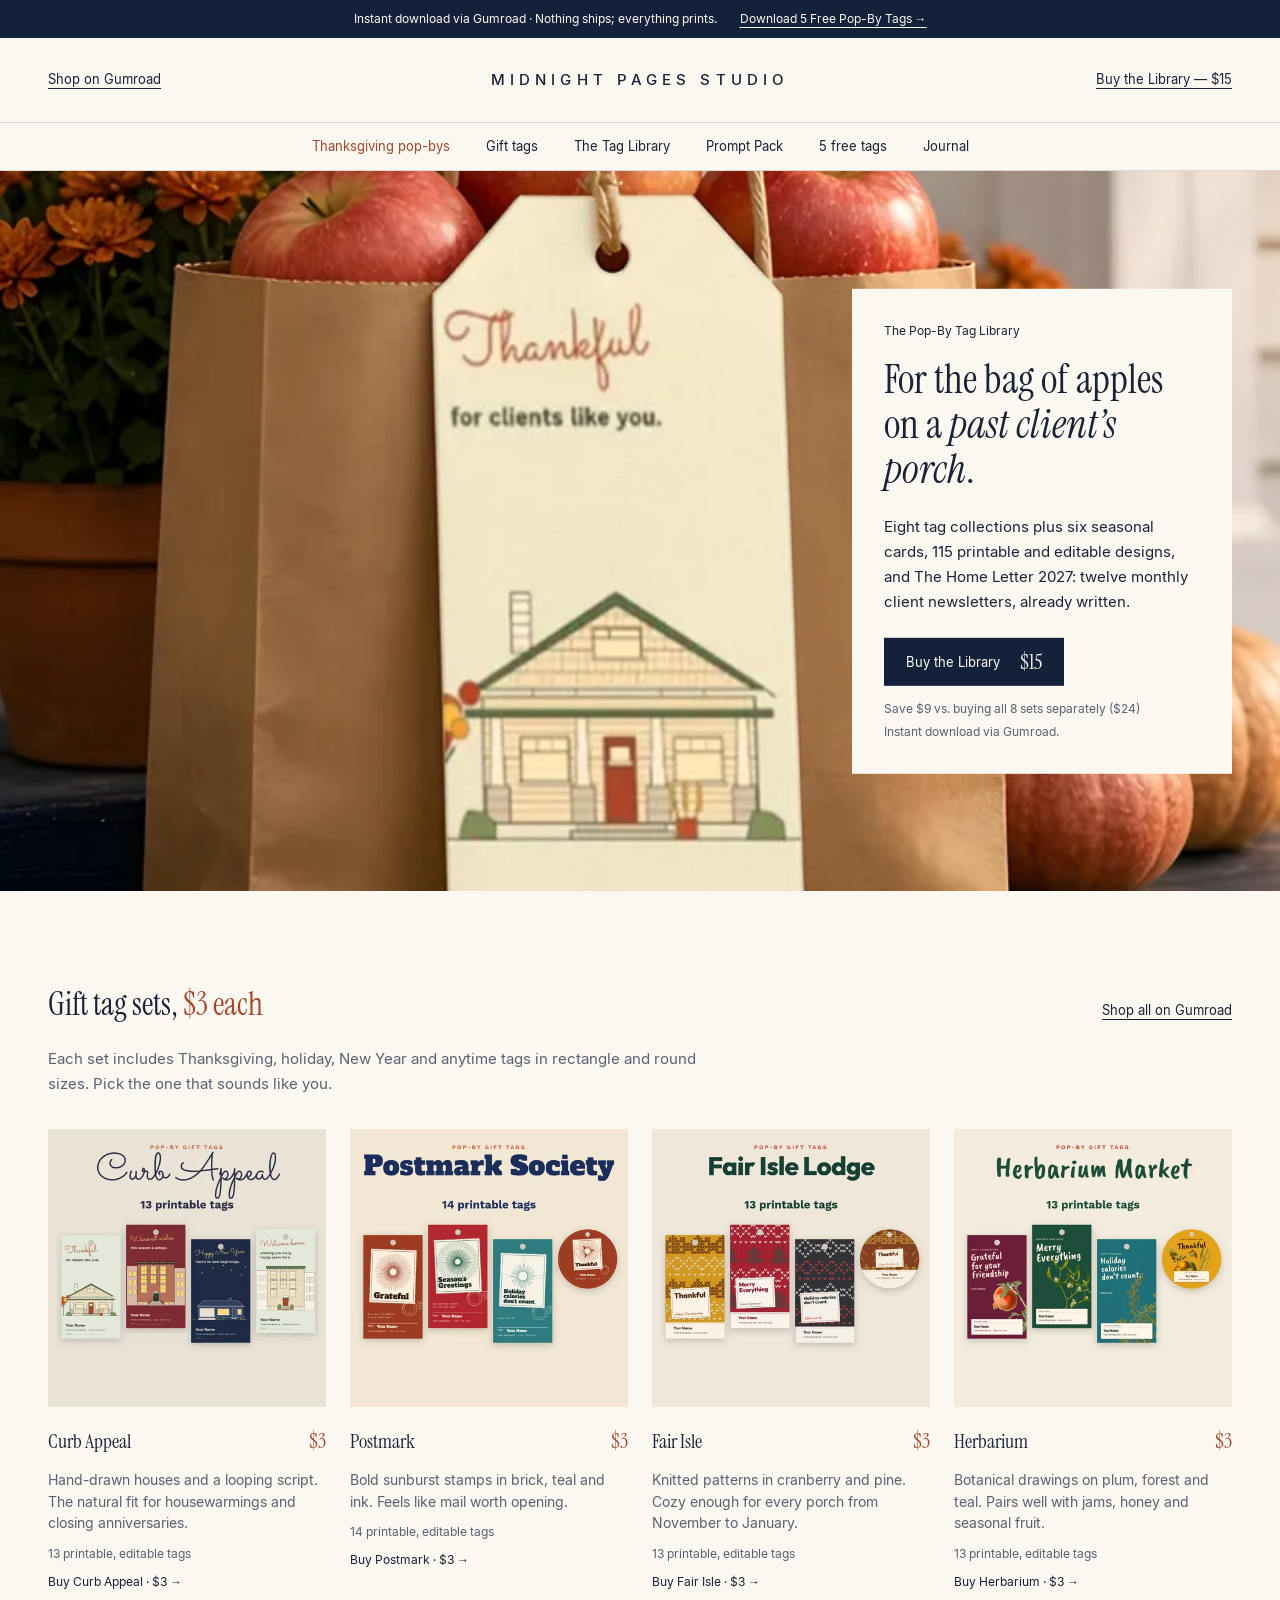
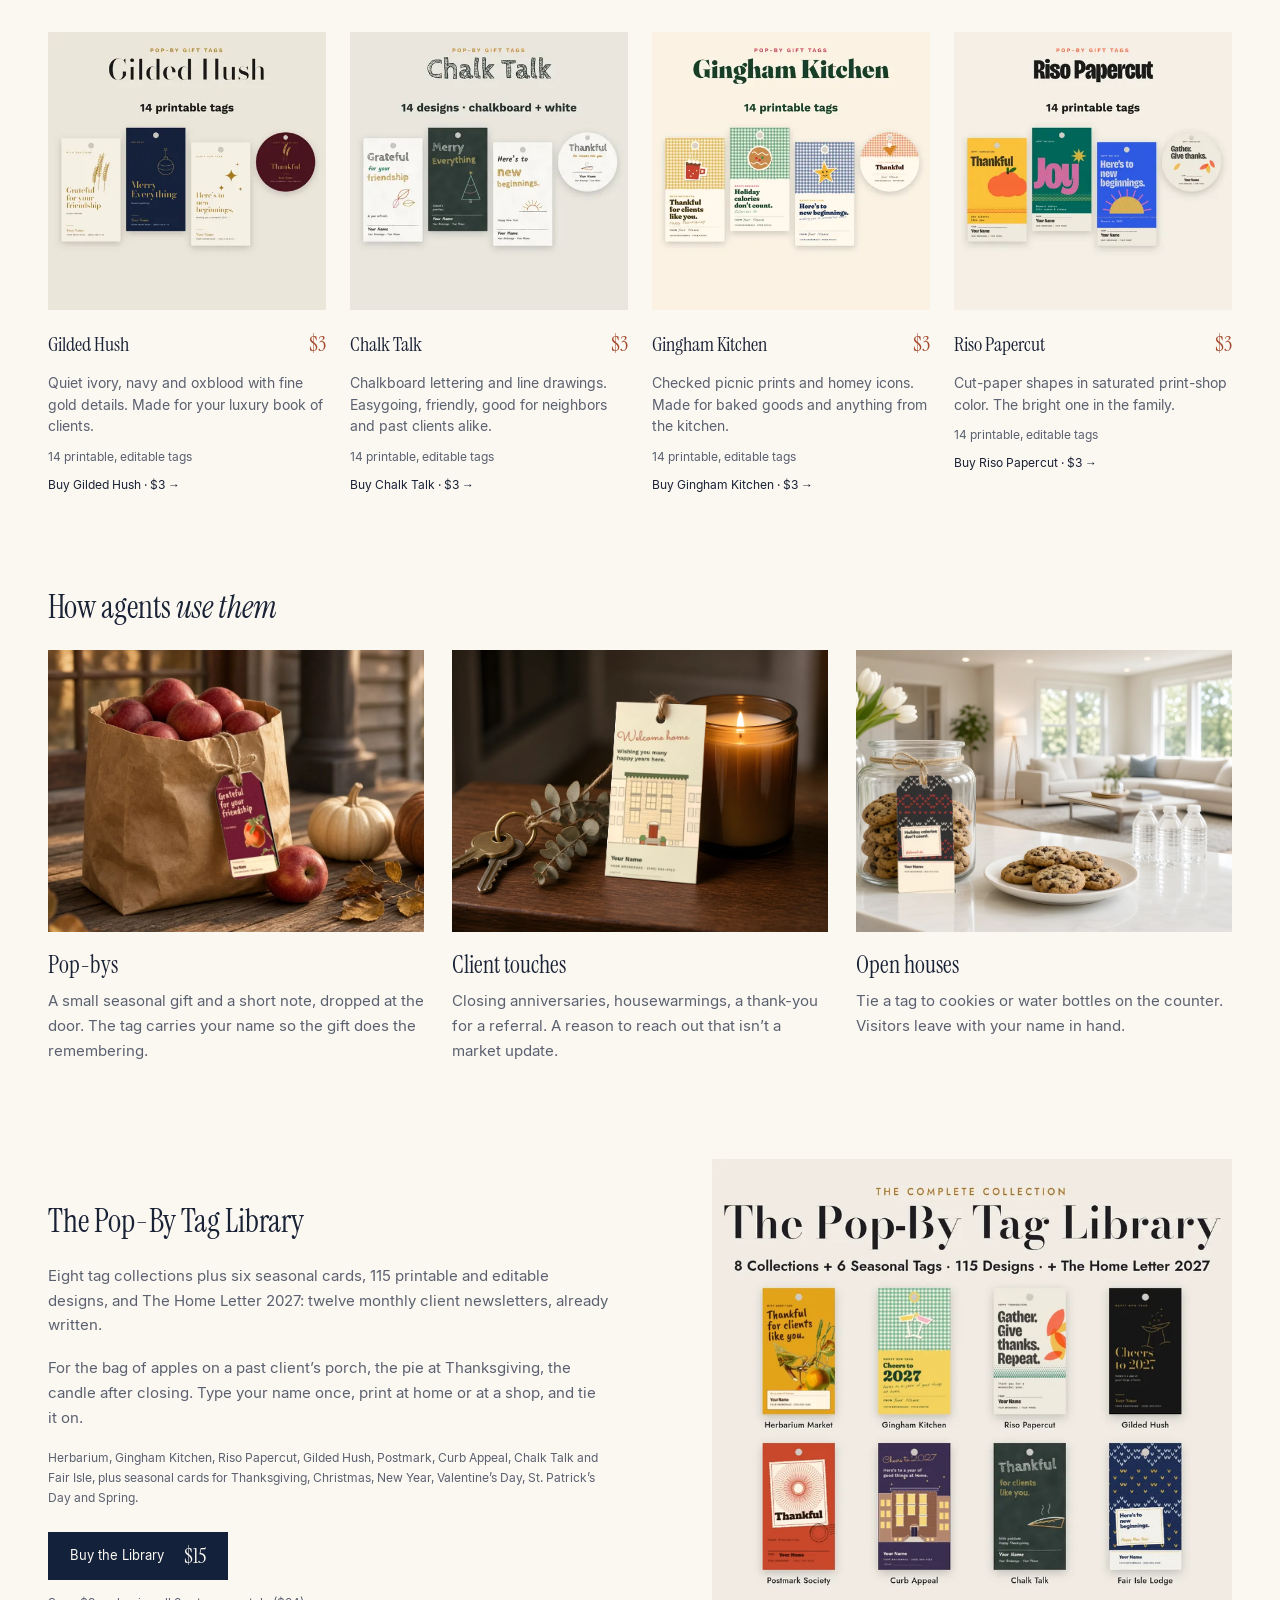
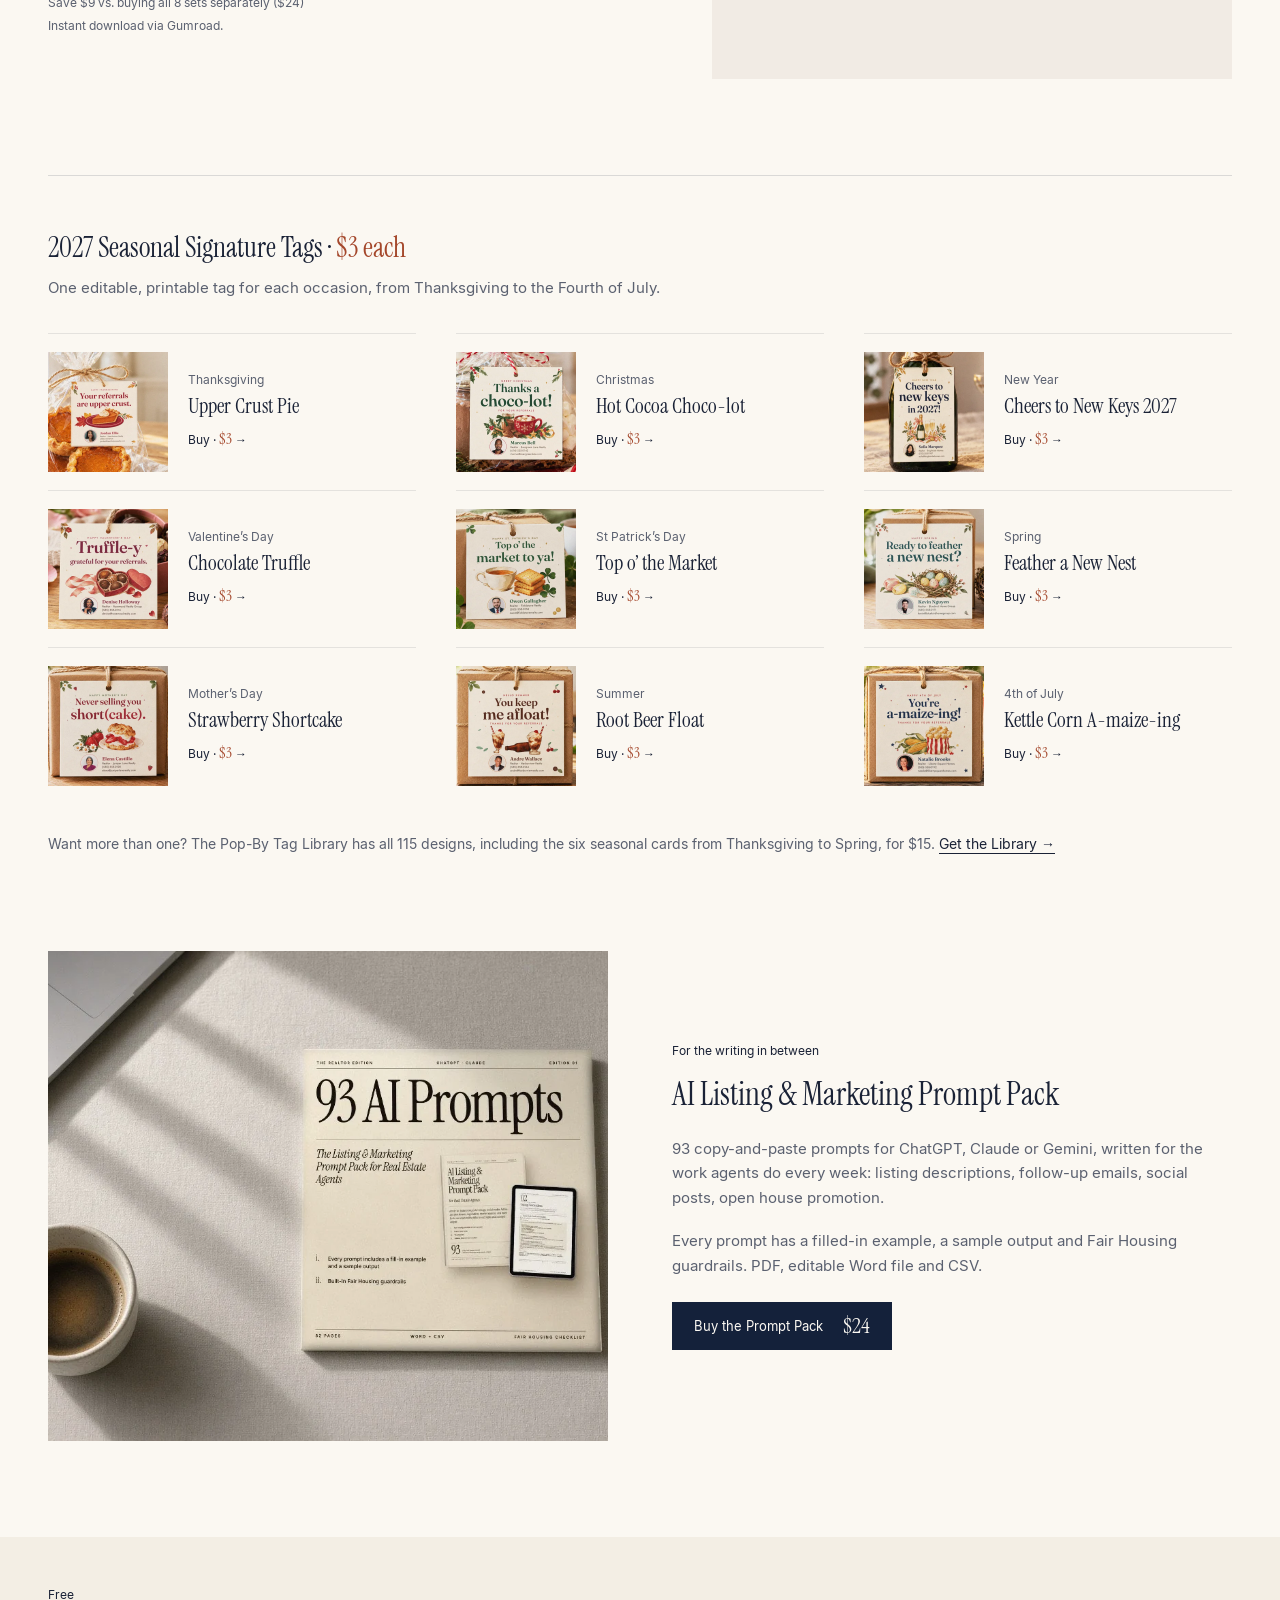
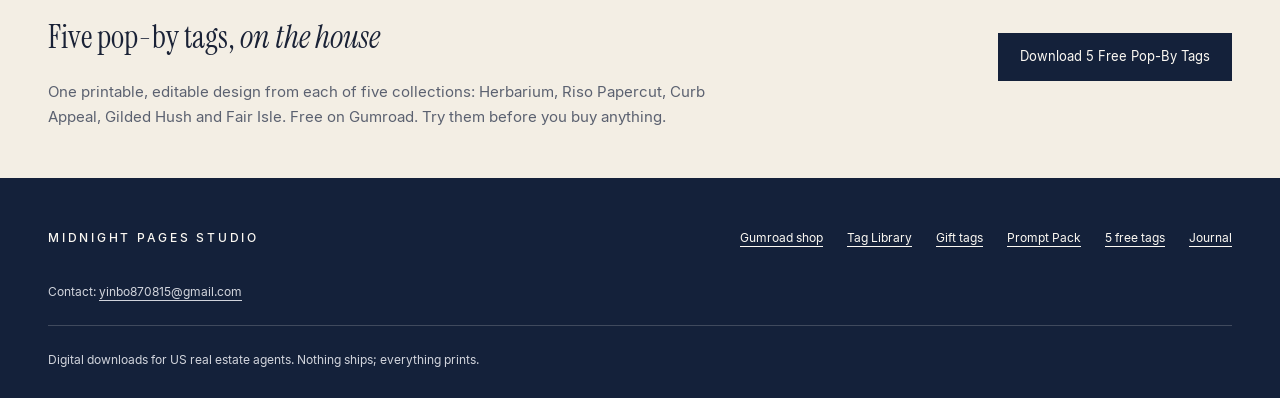
==== index.html @ bb7ba2eb "utm 透传抽成共用的 utm.js（主页与博客列表、3 篇文章共用）：加载时处理现有链接，MutationObserver 处理后加/改 href 的链接，click/auxclick/contex" ====
<!DOCTYPE html>
<html lang="en">
<head>
<meta charset="utf-8"/>
<!-- Google tag (gtag.js) -->
<script async src="https://www.googletagmanager.com/gtag/js?id=AW-18521268865"></script>
<script>
  window.dataLayer = window.dataLayer || [];
  function gtag(){dataLayer.push(arguments);}
  gtag('js', new Date());

  gtag('config', 'AW-18521268865');
</script>
<script src="gads.js"></script>
<meta name="google-site-verification" content="4meW_Nu3yF9PD4WnqsLRIQoH3UAK8vVfR-amlGWvHfs" />
<meta content="width=device-width, initial-scale=1" name="viewport"/>
<title>Midnight Pages Studio · Pop-by gift tags and printables for real estate agents</title>
<meta content="Printable, editable pop-by gift tags, client newsletters and AI prompts for US real estate agents. Designed to look like something worth keeping." name="description"/>
<meta content="#14213a" name="theme-color"/>
<link href="favicon.svg" rel="icon" type="image/svg+xml"/>
<link href="favicon-32.png" rel="icon" sizes="32x32" type="image/png"/>
<link href="apple-touch-icon.png" rel="apple-touch-icon"/>
<meta content="website" property="og:type"/>
<meta content="Midnight Pages Studio" property="og:site_name"/>
<meta content="Midnight Pages Studio · The Pop-By Tag Library" property="og:title"/>
<meta content="115 printable pop-by gift tag designs, including six seasonal cards from Thanksgiving to Spring, plus 12 client newsletters for real estate agents." property="og:description"/>
<meta content="https://38763358.github.io/midnight-pages-studio/img/og.jpg?v=115" property="og:image"/>
<meta content="1200" property="og:image:width"/><meta content="675" property="og:image:height"/>
<meta content="https://38763358.github.io/midnight-pages-studio/" property="og:url"/>
<meta content="summary_large_image" name="twitter:card"/>
<link as="font" crossorigin="" href="fonts/InstrumentSerif-Regular.woff" rel="preload" type="font/woff"/>
<link href="styles.css" rel="stylesheet"/>
<script defer src="utm.js"></script>
<script defer="True" src="main.js"></script></head>
<body id="top">
<a class="skip" href="#main">Skip to content</a>
<div class="promotion">Instant download via Gumroad · Nothing ships; everything prints. <a href="https://midnightpagesstudio.gumroad.com/l/free-pop-by-gift-tags">Download 5 Free Pop-By Tags →</a></div>
<header class="masthead">
<div class="wrap masthead__row"><a class="shop-link" href="https://midnightpagesstudio.gumroad.com">Shop on Gumroad</a><a class="wordmark" href="#top" aria-label="Midnight Pages Studio, home">MIDNIGHT PAGES STUDIO</a><a class="masthead__buy" href="https://midnightpagesstudio.gumroad.com/l/pop-by-tag-library"><span class="buy-long">Buy the Library — $15</span><span class="buy-short">Buy · $15</span></a></div>
<nav aria-label="Primary"><ul class="nav wrap"><li><a class="seasonal" href="#library">Thanksgiving pop-bys</a></li><li><a href="#sets">Gift tags</a></li><li><a href="#library-details">The Tag Library</a></li><li><a href="#prompts">Prompt Pack</a></li><li><a href="https://midnightpagesstudio.gumroad.com/l/free-pop-by-gift-tags">5 free tags</a></li><li><a href="blog/">Journal</a></li></ul></nav>
</header>
<main id="main">
<section class="hero" id="library" aria-labelledby="hero-title">
<picture class="hero__photo"><source media="(max-width: 600px)" srcset="assets/scenes/v4-hero-porch-mobile.webp"><img src="assets/scenes/v4-hero-porch.webp" width="1280" height="720" fetchpriority="high" alt="A bag of apples with a &quot;Thankful for clients like you&quot; house illustration gift tag and house keys on a front porch beside a navy door"></picture>
<div class="hero__panel"><p class="intro">The Pop-By Tag Library</p><h1 id="hero-title">For the bag of apples on a <em>past client&rsquo;s porch</em>.</h1><p>Eight tag collections plus six seasonal cards, 115 printable and editable designs, and The Home Letter 2027: twelve monthly client newsletters, already written.</p><a class="btn" href="https://midnightpagesstudio.gumroad.com/l/pop-by-tag-library">Buy the Library <span>$15</span></a><p class="buy-save">Save $9 vs. buying all 8 sets separately ($24)</p><p class="buy-note">Instant download via Gumroad.</p></div>
</section>
<section class="section wrap" id="sets" aria-labelledby="sets-title"><header class="section-head"><div><h2 id="sets-title">Gift tag sets, <span class="price">$3 each</span></h2><p class="section-note">Each set includes Thanksgiving, holiday, New Year and anytime tags in rectangle and round sizes. Pick the one that sounds like you.</p></div><a class="shop-all" href="https://midnightpagesstudio.gumroad.com">Shop all on Gumroad</a></header><ul class="products"><li><a class="product" href="https://midnightpagesstudio.gumroad.com/l/curb-appeal-pop-by-gift-tags"><img src="img/curb-appeal-480.webp" srcset="img/curb-appeal-480.webp 480w, img/curb-appeal-800.webp 800w" sizes="(max-width: 600px) 44vw, (max-width: 900px) 45vw, 23vw" width="800" height="800" loading="lazy" decoding="async" alt="Curb Appeal gift tag set: printable designs arranged on paper"><div class="product__heading"><h3>Curb Appeal</h3><span class="price">$3</span></div><p class="product__desc">Hand-drawn houses and a looping script. The natural fit for housewarmings and closing anniversaries.</p><p class="product__count">13 printable, editable tags</p><span class="product__buy">Buy Curb Appeal · $3 <span aria-hidden="true">→</span></span></a></li><li><a class="product" href="https://midnightpagesstudio.gumroad.com/l/postmark-society-pop-by-gift-tags"><img src="img/postmark-480.webp" srcset="img/postmark-480.webp 480w, img/postmark-800.webp 800w" sizes="(max-width: 600px) 44vw, (max-width: 900px) 45vw, 23vw" width="800" height="800" loading="lazy" decoding="async" alt="Postmark gift tag set: printable designs arranged on paper"><div class="product__heading"><h3>Postmark</h3><span class="price">$3</span></div><p class="product__desc">Bold sunburst stamps in brick, teal and ink. Feels like mail worth opening.</p><p class="product__count">14 printable, editable tags</p><span class="product__buy">Buy Postmark · $3 <span aria-hidden="true">→</span></span></a></li><li><a class="product" href="https://midnightpagesstudio.gumroad.com/l/fair-isle-lodge-pop-by-gift-tags"><img src="img/fair-isle-480.webp" srcset="img/fair-isle-480.webp 480w, img/fair-isle-800.webp 800w" sizes="(max-width: 600px) 44vw, (max-width: 900px) 45vw, 23vw" width="800" height="800" loading="lazy" decoding="async" alt="Fair Isle gift tag set: printable designs arranged on paper"><div class="product__heading"><h3>Fair Isle</h3><span class="price">$3</span></div><p class="product__desc">Knitted patterns in cranberry and pine. Cozy enough for every porch from November to January.</p><p class="product__count">13 printable, editable tags</p><span class="product__buy">Buy Fair Isle · $3 <span aria-hidden="true">→</span></span></a></li><li><a class="product" href="https://midnightpagesstudio.gumroad.com/l/herbarium-market-pop-by-gift-tags"><img src="img/herbarium-480.webp" srcset="img/herbarium-480.webp 480w, img/herbarium-800.webp 800w" sizes="(max-width: 600px) 44vw, (max-width: 900px) 45vw, 23vw" width="800" height="800" loading="lazy" decoding="async" alt="Herbarium gift tag set: printable designs arranged on paper"><div class="product__heading"><h3>Herbarium</h3><span class="price">$3</span></div><p class="product__desc">Botanical drawings on plum, forest and teal. Pairs well with jams, honey and seasonal fruit.</p><p class="product__count">13 printable, editable tags</p><span class="product__buy">Buy Herbarium · $3 <span aria-hidden="true">→</span></span></a></li><li><a class="product" href="https://midnightpagesstudio.gumroad.com/l/gilded-hush-pop-by-gift-tags"><img src="img/gilded-hush-480.webp" srcset="img/gilded-hush-480.webp 480w, img/gilded-hush-800.webp 800w" sizes="(max-width: 600px) 44vw, (max-width: 900px) 45vw, 23vw" width="800" height="800" loading="lazy" decoding="async" alt="Gilded Hush gift tag set: printable designs arranged on paper"><div class="product__heading"><h3>Gilded Hush</h3><span class="price">$3</span></div><p class="product__desc">Quiet ivory, navy and oxblood with fine gold details. Made for your luxury book of clients.</p><p class="product__count">14 printable, editable tags</p><span class="product__buy">Buy Gilded Hush · $3 <span aria-hidden="true">→</span></span></a></li><li><a class="product" href="https://midnightpagesstudio.gumroad.com/l/chalk-talk-pop-by-gift-tags"><img src="img/chalk-talk-480.webp" srcset="img/chalk-talk-480.webp 480w, img/chalk-talk-800.webp 800w" sizes="(max-width: 600px) 44vw, (max-width: 900px) 45vw, 23vw" width="800" height="800" loading="lazy" decoding="async" alt="Chalk Talk gift tag set: printable designs arranged on paper"><div class="product__heading"><h3>Chalk Talk</h3><span class="price">$3</span></div><p class="product__desc">Chalkboard lettering and line drawings. Easygoing, friendly, good for neighbors and past clients alike.</p><p class="product__count">14 printable, editable tags</p><span class="product__buy">Buy Chalk Talk · $3 <span aria-hidden="true">→</span></span></a></li><li><a class="product" href="https://midnightpagesstudio.gumroad.com/l/gingham-kitchen-pop-by-gift-tags"><img src="img/gingham-kitchen-480.webp" srcset="img/gingham-kitchen-480.webp 480w, img/gingham-kitchen-800.webp 800w" sizes="(max-width: 600px) 44vw, (max-width: 900px) 45vw, 23vw" width="800" height="800" loading="lazy" decoding="async" alt="Gingham Kitchen gift tag set: printable designs arranged on paper"><div class="product__heading"><h3>Gingham Kitchen</h3><span class="price">$3</span></div><p class="product__desc">Checked picnic prints and homey icons. Made for baked goods and anything from the kitchen.</p><p class="product__count">14 printable, editable tags</p><span class="product__buy">Buy Gingham Kitchen · $3 <span aria-hidden="true">→</span></span></a></li><li><a class="product" href="https://midnightpagesstudio.gumroad.com/l/riso-papercut-pop-by-gift-tags"><img src="img/riso-papercut-480.webp" srcset="img/riso-papercut-480.webp 480w, img/riso-papercut-800.webp 800w" sizes="(max-width: 600px) 44vw, (max-width: 900px) 45vw, 23vw" width="800" height="800" loading="lazy" decoding="async" alt="Riso Papercut gift tag set: printable designs arranged on paper"><div class="product__heading"><h3>Riso Papercut</h3><span class="price">$3</span></div><p class="product__desc">Cut-paper shapes in saturated print-shop color. The bright one in the family.</p><p class="product__count">14 printable, editable tags</p><span class="product__buy">Buy Riso Papercut · $3 <span aria-hidden="true">→</span></span></a></li></ul></section>
<section class="section wrap how" aria-labelledby="how-title"><h2 id="how-title">How agents <em>use them</em></h2><ul class="use-grid"><li><img src="assets/scenes/use-popby-porch.webp" width="1280" height="960" loading="lazy" decoding="async" alt="A bag of apples on an autumn porch with a plum Herbarium gift tag tied to the handle"><h3>Pop-bys</h3><p>A small seasonal gift and a short note, dropped at the door. The tag carries your name so the gift does the remembering.</p></li><li><img src="assets/scenes/v4-use-keys.webp" width="1280" height="960" loading="lazy" decoding="async" alt="House keys and a candle with a &quot;Welcome home&quot; gift tag"><h3>Client touches</h3><p>Closing anniversaries, housewarmings, a thank-you for a referral. A reason to reach out that isn’t a market update.</p></li><li><img src="assets/scenes/v4-use-openhouse.webp" width="1280" height="960" loading="lazy" decoding="async" alt="A cookie jar with a gift tag on a model home kitchen island"><h3>Open houses</h3><p>Tie a tag to cookies or water bottles on the counter. Visitors leave with your name in hand.</p></li></ul></section>
<section class="section wrap library-details" id="library-details" aria-labelledby="library-title"><div class="detail-text"><h2 id="library-title">The Pop-By Tag Library</h2><p>Eight tag collections plus six seasonal cards, 115 printable and editable designs, and The Home Letter 2027: twelve monthly client newsletters, already written.</p><p>For the bag of apples on a past client’s porch, the pie at Thanksgiving, the candle after closing. Type your name once, print at home or at a shop, and tie it on.</p><p class="collection-caption">Herbarium, Gingham Kitchen, Riso Papercut, Gilded Hush, Postmark, Curb Appeal, Chalk Talk and Fair Isle, plus seasonal cards for Thanksgiving, Christmas, New Year, Valentine’s Day, St. Patrick’s Day and Spring.</p><a class="btn" href="https://midnightpagesstudio.gumroad.com/l/pop-by-tag-library">Buy the Library <span>$15</span></a><p class="buy-save">Save $9 vs. buying all 8 sets separately ($24)</p><p class="buy-note">Instant download via Gumroad.</p></div><figure><picture><source type="image/webp" srcset="img/library-115sq-480.webp 480w, img/library-115sq-800.webp 800w" sizes="(max-width: 600px) 90vw, 520px"><img src="img/library-115sq-800.jpg" srcset="img/library-115sq-480.jpg 480w, img/library-115sq-800.jpg 800w" sizes="(max-width: 600px) 90vw, 520px" width="800" height="800" loading="lazy" decoding="async" alt="The Pop-By Tag Library: 8 collections plus 6 seasonal tags, 115 designs, plus The Home Letter 2027. One tag from each collection: Herbarium Market, Gingham Kitchen, Riso Papercut, Gilded Hush, Postmark Society, Curb Appeal, Chalk Talk and Fair Isle Lodge"></picture></figure></section>
<section class="section wrap seasonals" id="seasonal" aria-labelledby="seasonal-title"><header class="seasonals__head"><h2 id="seasonal-title">2027 Seasonal Signature Tags · <span class="price">$3 each</span></h2><p class="section-note">One editable, printable tag for each occasion, from Thanksgiving to the Fourth of July.</p></header><ul class="seasonals__list"><li><a class="season" href="https://midnightpagesstudio.gumroad.com/l/thanksgiving-pop-by-tag-upper-crust"><picture><source type="image/webp" srcset="img/seasonal/thanksgiving-480.webp 480w, img/seasonal/thanksgiving-800.webp 800w" sizes="(max-width: 600px) 64vw, 120px"><img src="img/seasonal/thanksgiving-480.jpg" srcset="img/seasonal/thanksgiving-480.jpg 480w, img/seasonal/thanksgiving-800.jpg 800w" sizes="(max-width: 600px) 64vw, 120px" width="480" height="480" loading="lazy" decoding="async" alt="Upper Crust Pie pop-by tag: “Your referrals are upper crust” Thanksgiving tag tied to a bag of pies"></picture><span class="season__text"><span class="season__occasion">Thanksgiving</span><span class="season__name">Upper Crust Pie</span><span class="season__buy">Buy · <span class="price">$3</span> <span aria-hidden="true">→</span></span></span></a></li><li><a class="season" href="https://midnightpagesstudio.gumroad.com/l/christmas-pop-by-tag-choco-lot"><picture><source type="image/webp" srcset="img/seasonal/christmas-480.webp 480w, img/seasonal/christmas-800.webp 800w" sizes="(max-width: 600px) 64vw, 120px"><img src="img/seasonal/christmas-480.jpg" srcset="img/seasonal/christmas-480.jpg 480w, img/seasonal/christmas-800.jpg 800w" sizes="(max-width: 600px) 64vw, 120px" width="480" height="480" loading="lazy" decoding="async" alt="Hot Cocoa Choco-lot pop-by tag: “Thanks a choco-lot” Christmas tag on a jar of hot cocoa mix"></picture><span class="season__text"><span class="season__occasion">Christmas</span><span class="season__name">Hot Cocoa Choco-lot</span><span class="season__buy">Buy · <span class="price">$3</span> <span aria-hidden="true">→</span></span></span></a></li><li><a class="season" href="https://midnightpagesstudio.gumroad.com/l/new-year-pop-by-tag-new-keys-2027"><picture><source type="image/webp" srcset="img/seasonal/new-year-480.webp 480w, img/seasonal/new-year-800.webp 800w" sizes="(max-width: 600px) 64vw, 120px"><img src="img/seasonal/new-year-480.jpg" srcset="img/seasonal/new-year-480.jpg 480w, img/seasonal/new-year-800.jpg 800w" sizes="(max-width: 600px) 64vw, 120px" width="480" height="480" loading="lazy" decoding="async" alt="Cheers to New Keys 2027 pop-by tag: “Cheers to new keys in 2027” bottle hang tag on a bottle of sparkling wine"></picture><span class="season__text"><span class="season__occasion">New Year</span><span class="season__name">Cheers to New Keys 2027</span><span class="season__buy">Buy · <span class="price">$3</span> <span aria-hidden="true">→</span></span></span></a></li><li><a class="season" href="https://midnightpagesstudio.gumroad.com/l/valentines-pop-by-tag-truffle-y"><picture><source type="image/webp" srcset="img/seasonal/valentines-480.webp 480w, img/seasonal/valentines-800.webp 800w" sizes="(max-width: 600px) 64vw, 120px"><img src="img/seasonal/valentines-480.jpg" srcset="img/seasonal/valentines-480.jpg 480w, img/seasonal/valentines-800.jpg 800w" sizes="(max-width: 600px) 64vw, 120px" width="480" height="480" loading="lazy" decoding="async" alt="Chocolate Truffle pop-by tag: “Truffle-y grateful for your referrals” Valentine’s Day tag beside a box of chocolates"></picture><span class="season__text"><span class="season__occasion">Valentine’s Day</span><span class="season__name">Chocolate Truffle</span><span class="season__buy">Buy · <span class="price">$3</span> <span aria-hidden="true">→</span></span></span></a></li><li><a class="season" href="https://midnightpagesstudio.gumroad.com/l/st-patricks-pop-by-tag-top-o-the-market"><picture><source type="image/webp" srcset="img/seasonal/st-patricks-480.webp 480w, img/seasonal/st-patricks-800.webp 800w" sizes="(max-width: 600px) 64vw, 120px"><img src="img/seasonal/st-patricks-480.jpg" srcset="img/seasonal/st-patricks-480.jpg 480w, img/seasonal/st-patricks-800.jpg 800w" sizes="(max-width: 600px) 64vw, 120px" width="480" height="480" loading="lazy" decoding="async" alt="Top o’ the Market pop-by tag: “Top o’ the market to ya” St Patrick’s Day tag with tea and shortbread"></picture><span class="season__text"><span class="season__occasion">St Patrick’s Day</span><span class="season__name">Top o’ the Market</span><span class="season__buy">Buy · <span class="price">$3</span> <span aria-hidden="true">→</span></span></span></a></li><li><a class="season" href="https://midnightpagesstudio.gumroad.com/l/spring-pop-by-tag-feather-a-new-nest"><picture><source type="image/webp" srcset="img/seasonal/spring-480.webp 480w, img/seasonal/spring-800.webp 800w" sizes="(max-width: 600px) 64vw, 120px"><img src="img/seasonal/spring-480.jpg" srcset="img/seasonal/spring-480.jpg 480w, img/seasonal/spring-800.jpg 800w" sizes="(max-width: 600px) 64vw, 120px" width="480" height="480" loading="lazy" decoding="async" alt="Feather a New Nest pop-by tag: “Ready to feather a new nest?” spring tag on a box with a nest of eggs"></picture><span class="season__text"><span class="season__occasion">Spring</span><span class="season__name">Feather a New Nest</span><span class="season__buy">Buy · <span class="price">$3</span> <span aria-hidden="true">→</span></span></span></a></li><li><a class="season" href="https://midnightpagesstudio.gumroad.com/l/mothers-day-pop-by-tag-shortcake"><picture><source type="image/webp" srcset="img/seasonal/mothers-day-480.webp 480w, img/seasonal/mothers-day-800.webp 800w" sizes="(max-width: 600px) 64vw, 120px"><img src="img/seasonal/mothers-day-480.jpg" srcset="img/seasonal/mothers-day-480.jpg 480w, img/seasonal/mothers-day-800.jpg 800w" sizes="(max-width: 600px) 64vw, 120px" width="480" height="480" loading="lazy" decoding="async" alt="Strawberry Shortcake pop-by tag: “Never selling you short(cake)” Mother’s Day tag on a kraft gift box"></picture><span class="season__text"><span class="season__occasion">Mother’s Day</span><span class="season__name">Strawberry Shortcake</span><span class="season__buy">Buy · <span class="price">$3</span> <span aria-hidden="true">→</span></span></span></a></li><li><a class="season" href="https://midnightpagesstudio.gumroad.com/l/summer-pop-by-tag-keep-me-afloat"><picture><source type="image/webp" srcset="img/seasonal/summer-480.webp 480w, img/seasonal/summer-800.webp 800w" sizes="(max-width: 600px) 64vw, 120px"><img src="img/seasonal/summer-480.jpg" srcset="img/seasonal/summer-480.jpg 480w, img/seasonal/summer-800.jpg 800w" sizes="(max-width: 600px) 64vw, 120px" width="480" height="480" loading="lazy" decoding="async" alt="Root Beer Float pop-by tag: “You keep me afloat” summer tag on a kraft gift box"></picture><span class="season__text"><span class="season__occasion">Summer</span><span class="season__name">Root Beer Float</span><span class="season__buy">Buy · <span class="price">$3</span> <span aria-hidden="true">→</span></span></span></a></li><li><a class="season" href="https://midnightpagesstudio.gumroad.com/l/fourth-of-july-pop-by-tag-a-maize-ing"><picture><source type="image/webp" srcset="img/seasonal/fourth-of-july-480.webp 480w, img/seasonal/fourth-of-july-800.webp 800w" sizes="(max-width: 600px) 64vw, 120px"><img src="img/seasonal/fourth-of-july-480.jpg" srcset="img/seasonal/fourth-of-july-480.jpg 480w, img/seasonal/fourth-of-july-800.jpg 800w" sizes="(max-width: 600px) 64vw, 120px" width="480" height="480" loading="lazy" decoding="async" alt="Kettle Corn A-maize-ing pop-by tag: “You’re a-maize-ing” 4th of July tag with kettle corn"></picture><span class="season__text"><span class="season__occasion">4th of July</span><span class="season__name">Kettle Corn A-maize-ing</span><span class="season__buy">Buy · <span class="price">$3</span> <span aria-hidden="true">→</span></span></span></a></li></ul><p class="seasonals__library">Want more than one? The Pop-By Tag Library has all 115 designs, including the six seasonal cards from Thanksgiving to Spring, for $15. <a href="https://midnightpagesstudio.gumroad.com/l/pop-by-tag-library">Get the Library <span aria-hidden="true">→</span></a></p></section>
<section class="section wrap prompts" id="prompts" aria-labelledby="prompts-title"><img class="prompt-scene" src="assets/scenes/prompt-desk.webp" width="1280" height="720" loading="lazy" decoding="async" alt="AI Listing and Marketing Prompt Pack booklet beside coffee, a laptop and a pen on a sunlit desk; no gift tag is shown"><div class="detail-text"><p class="intro">For the writing in between</p><h2 id="prompts-title">AI Listing &amp; Marketing Prompt Pack</h2><p>93 copy-and-paste prompts for ChatGPT, Claude or Gemini, written for the work agents do every week: listing descriptions, follow-up emails, social posts, open house promotion.</p><p>Every prompt has a filled-in example, a sample output and Fair Housing guardrails. PDF, editable Word file and CSV.</p><a class="btn" href="https://midnightpagesstudio.gumroad.com/l/ai-listing-marketing-prompt-pack-real-estate-agents">Buy the Prompt Pack <span>$24</span></a></div></section>
<section class="sample" id="sample" aria-labelledby="sample-title"><div class="wrap sample__inner"><div><p class="intro">Free</p><h2 id="sample-title">Five pop-by tags, <em>on the house</em></h2><p>One printable, editable design from each of five collections: Herbarium, Riso Papercut, Curb Appeal, Gilded Hush and Fair Isle. Free on Gumroad. Try them before you buy anything.</p></div><a class="btn" href="https://midnightpagesstudio.gumroad.com/l/free-pop-by-gift-tags">Download 5 Free Pop-By Tags</a></div></section>
</main>
<footer class="footer"><div class="wrap footer__row"><p class="wordmark">MIDNIGHT PAGES STUDIO</p><ul class="footer__links">
<li><a href="https://midnightpagesstudio.gumroad.com">Gumroad shop</a></li>
<li><a href="#library">Tag Library</a></li>
<li><a href="#sets">Gift tags</a></li>
<li><a href="#prompts">Prompt Pack</a></li>
<li><a href="https://midnightpagesstudio.gumroad.com/l/free-pop-by-gift-tags">5 free tags</a></li>
<li><a href="blog/">Journal</a></li>
</ul><p class="footer__contact">Contact: <a href="mailto:yinbo870815@gmail.com">yinbo870815@gmail.com</a></p><p class="footer__fine">Digital downloads for US real estate agents. Nothing ships; everything prints.</p></div></footer>
</body></html>
---- styles.css ----
@font-face{font-family:Instrument;src:url('fonts/InstrumentSerif-Regular.woff') format('woff');font-weight:400;font-display:swap}
@font-face{font-family:Instrument;src:url('fonts/InstrumentSerif-Italic.woff') format('woff');font-style:italic;font-display:swap}
@font-face{font-family:Inter;src:url('fonts/Inter-Regular.woff') format('woff');font-weight:400;font-display:swap}
@font-face{font-family:Inter;src:url('fonts/Inter-Medium.woff') format('woff');font-weight:500;font-display:swap}
:root{--paper:#fbf8f2;--pale:#f3eee4;--ink:#1a2236;--muted:#5b6170;--navy:#14213a;--brick:#a4472b;--gutter:clamp(20px,4vw,48px)}
*{box-sizing:border-box}html{scroll-padding-top:150px}body{margin:0;background:var(--paper);color:var(--ink);font:400 15px/1.65 Inter,sans-serif}a{color:inherit;text-underline-offset:4px}a:focus-visible{outline:2px solid var(--brick);outline-offset:5px}img{display:block;width:100%;height:auto}p,h1,h2,h3,figure{margin:0}ul{list-style:none;margin:0;padding:0}h1,h2,h3{font-family:Instrument,serif;font-weight:400;line-height:1.12}h1{font-size:40px}h2{font-size:32px}h3{font-size:20px}em{font-weight:400}.wrap{width:calc(100% - var(--gutter)*2);max-width:1280px;margin-inline:auto}.skip{position:fixed;top:-100px;left:20px;z-index:10;background:var(--paper);padding:12px}.skip:focus{top:12px}.promotion{background:var(--navy);color:var(--paper);text-align:center;font-size:12px;padding:9px 20px}.promotion a{margin-left:20px;white-space:nowrap}.masthead{position:sticky;top:0;z-index:5;background:var(--paper)}.masthead__row{display:grid;grid-template-columns:1fr auto 1fr;align-items:center;gap:20px;min-height:84px}.wordmark{font-size:15px;font-weight:500;letter-spacing:.34em;text-decoration:none;line-height:1.5}.shop-link,.masthead__buy{font-size:13px}.masthead__buy{justify-self:end;white-space:nowrap}.buy-short{display:none}.masthead nav{border-block:1px solid #1a223625}.nav{display:flex;justify-content:center;gap:36px;font-size:13px}.nav a{display:block;padding:13px 0;text-decoration:none;white-space:nowrap}.nav a:hover{text-decoration:underline}.seasonal{color:var(--brick)}.hero{position:relative;height:min(82vh,720px);min-height:0;overflow:hidden}.hero__photo{position:absolute;inset:0;display:block;overflow:hidden}.hero__photo img{height:calc(100% + 40px);object-fit:cover;object-position:38% 60%}.hero__panel{position:absolute;right:var(--gutter);top:50%;transform:translateY(-50%);width:380px;padding:32px;background:var(--paper)}.intro{font-size:12px;margin-bottom:16px}.hero h1{margin-bottom:24px}.hero__panel>p:not(.intro):not(.buy-note):not(.buy-save){font-size:15px}.btn{display:inline-flex;gap:20px;justify-content:center;align-items:center;min-height:48px;padding:12px 22px;background:var(--navy);color:var(--paper);text-decoration:none;font-size:13px}.btn span{font-family:Instrument,serif;font-size:22px;line-height:1}.hero .btn,.detail-text .btn{margin-top:24px}.buy-note{font-size:12px;color:var(--muted);margin-top:14px;line-height:1.6}.section{margin-block:96px}.section-head{display:flex;justify-content:space-between;gap:32px;align-items:baseline;margin-bottom:32px}.section-note{max-width:680px;color:var(--muted);margin-top:24px}.shop-all{font-size:13px;white-space:nowrap}.price{color:var(--brick);font-family:Instrument,serif}.products{display:grid;grid-template-columns:repeat(4,minmax(0,1fr));gap:40px 24px}.product{display:block;text-decoration:none;min-width:0}.product img{aspect-ratio:1;object-fit:contain;background:var(--pale)}.product:hover img{opacity:.92}.product:hover h3{text-decoration:underline;text-underline-offset:4px}.product__heading{display:flex;justify-content:space-between;gap:8px;align-items:baseline;margin-top:16px}.product__heading .price{font-size:22px}.product__desc{font-size:14px;line-height:1.55;color:var(--muted);margin-top:10px}.product__count{font-size:12px;color:var(--muted);margin-top:10px}.product__buy{display:block;font-size:12px;margin-top:8px}.how>h2{margin-bottom:24px}.use-grid{display:grid;grid-template-columns:repeat(3,minmax(0,1fr));gap:28px}.use-grid img{aspect-ratio:4/3;object-fit:cover}.use-grid h3{margin-top:20px;margin-bottom:10px;font-size:24px}.use-grid p{color:var(--muted)}.library-details{display:grid;grid-template-columns:minmax(0,1fr) minmax(0,1fr);gap:64px;align-items:center}.library-details figure{width:100%;max-width:520px;justify-self:end}.library-details img{background:var(--pale)}.detail-text h2{margin-bottom:24px}.detail-text>p+p{margin-top:18px}.detail-text>p:not(.intro){color:var(--muted)}.collection-caption{font-size:12px}.prompts{display:grid;grid-template-columns:1fr 1fr;align-items:center;gap:64px}.prompt-scene{height:100%;min-height:490px;object-fit:cover}.prompts .detail-text{padding:32px 0}.sample{background:var(--pale);padding-block:48px}.sample__inner{display:flex;align-items:center;justify-content:space-between;gap:64px}.sample h2{margin-bottom:24px}.sample p:not(.intro){max-width:680px;color:var(--muted)}.sample .btn{flex-shrink:0}.footer{background:var(--navy);color:var(--paper);padding:40px 0 28px}.footer__row{display:flex;flex-wrap:wrap;align-items:center;justify-content:space-between;gap:24px}.footer .wordmark{font-size:12px;letter-spacing:.23em}.footer__links{display:flex;flex-wrap:wrap;gap:8px 24px;font-size:12px}.footer__links a{display:block;padding-block:10px}.footer__fine{width:100%;font-size:12px;border-top:1px solid #fbf8f230;padding-top:24px;color:#d1d4dc}
html.js img{transition:opacity 800ms cubic-bezier(.22,1,.36,1)}html.js img:not(.is-visible){opacity:0}html.show-all img{opacity:1!important;transition:none!important}
@media(max-width:1000px){.wordmark{font-size:12px;letter-spacing:.23em}.nav{gap:24px}.library-details{gap:32px}.footer__row{justify-content:flex-start}}
@media(max-width:900px){.products{grid-template-columns:repeat(2,minmax(0,1fr))}.library-details{grid-template-columns:1fr}.library-details figure{justify-self:center}.prompts{grid-template-columns:1fr;gap:28px}.prompts .detail-text{padding:0}.section-head{align-items:start}.shop-link{font-size:12px}.hero__panel{width:350px}.prompt-scene{min-height:0;height:auto;aspect-ratio:4/3}}
@media(max-width:600px){html{scroll-padding-top:110px}.promotion{font-size:10px;line-height:1.7;padding:7px 16px}.promotion a{display:block;margin-left:0}.masthead__row{grid-template-columns:minmax(0,1fr) auto;min-height:65px;gap:12px}.shop-link,.buy-long{display:none}.buy-short{display:inline}.wordmark{font-size:10px;letter-spacing:.18em}.masthead__buy{font-size:12px}.nav{width:100%;padding-inline:20px;justify-content:flex-start;gap:25px;overflow-x:auto;scrollbar-width:thin}.nav li{flex-shrink:0}.nav a{padding-block:12px;font-size:12px}.hero{height:auto;min-height:0;overflow:hidden}.hero__photo{position:relative;height:44vh;height:44svh}.hero__photo img{object-position:50% 85%}.hero__panel{position:static;transform:none;width:auto;padding:20px;display:flex;flex-direction:column;align-items:flex-start}.hero h1{font-size:30px;max-width:320px;margin-bottom:0}.hero .intro{margin-bottom:10px}.hero .btn{order:1;margin-top:16px}.hero__panel>p:not(.intro):not(.buy-note):not(.buy-save){order:2;margin-top:16px}.hero .buy-note{order:3}.hero__panel>p:not(.intro):not(.buy-note):not(.buy-save){font-size:15px}.section{margin-block:64px}.section-head{display:block;margin-bottom:24px}.section-head h2{max-width:300px}.shop-all{display:inline-block;margin-top:20px}.products{gap:30px 16px}.product__heading{gap:6px;margin-top:12px}.product h3{font-size:20px}.product__desc{font-size:14px}.product__count,.product__buy{font-size:11px}.product__heading .price{font-size:20px}.use-grid{grid-template-columns:1fr;gap:32px}.use-grid h3{margin-top:16px}.library-details{gap:28px}.prompts{grid-template-columns:1fr}.prompt-scene{min-height:0;height:auto;aspect-ratio:4/3}.prompts .detail-text{padding:0}.sample{padding-block:36px}.sample__inner{display:block}.sample .btn{margin-top:24px}.footer__row{display:block}.footer .wordmark{font-size:11px}.footer__links{margin-block:22px;gap:4px 20px}.footer__fine{padding-top:22px}}
@media(prefers-reduced-motion:reduce){html.js img:not(.is-visible){opacity:1}html.js img{transition:none}.hero__photo img{transform:none!important}}
.buy-save{font-size:12px;color:var(--muted);margin-top:14px;line-height:1.5}.buy-save+.buy-note{margin-top:4px}
.footer__contact{width:100%;font-size:12px;margin:0;color:#d1d4dc}.footer__contact a{text-decoration:underline}
@media(max-width:600px){.buy-save{order:3}.footer__contact{margin-top:16px}}
.hero__panel>p.buy-save{font-size:12px;margin-top:14px;line-height:1.5}.hero .buy-save{order:3}
.seasonals{border-top:1px solid #1a223625;padding-top:56px}.seasonals__head{margin-bottom:32px}.seasonals__head h2{font-size:28px}.seasonals__head .section-note{margin-top:12px}.seasonals__list{display:grid;grid-template-columns:repeat(3,minmax(0,1fr));gap:0 40px}.seasonals__list li{border-top:1px solid #1a22361a}.season{display:grid;grid-template-columns:120px minmax(0,1fr);gap:20px;align-items:center;padding-block:18px;text-decoration:none}.season img{aspect-ratio:1;object-fit:cover;background:var(--pale)}.season__text{display:flex;flex-direction:column;gap:4px;min-width:0}.season__occasion{font-size:12px;color:var(--muted)}.season__name{font-family:Instrument,serif;font-size:21px;line-height:1.15}.season__buy{font-size:12px;margin-top:4px}.season__buy .price{font-size:16px}.season:hover .season__name{text-decoration:underline;text-underline-offset:4px}.season:hover img{opacity:.92}.seasonals__library{margin-top:28px;font-size:14px;color:var(--muted)}.seasonals__library a{color:var(--ink);white-space:nowrap}
@media(max-width:900px){.seasonals__list{grid-template-columns:repeat(2,minmax(0,1fr))}}
@media(max-width:600px){.seasonals{padding-top:44px}.seasonals__head h2{font-size:26px;max-width:320px}.seasonals__list{display:flex;gap:16px;overflow-x:auto;overscroll-behavior-x:contain;scroll-snap-type:x mandatory;-webkit-overflow-scrolling:touch;margin-inline:calc(var(--gutter)*-1);padding-inline:var(--gutter);scroll-padding-inline:var(--gutter);padding-bottom:12px;scrollbar-width:thin}.seasonals__list li{flex:0 0 64%;border-top:0;scroll-snap-align:start}.season{grid-template-columns:1fr;gap:12px;padding-block:0}.seasonals__library{margin-top:20px}}
.seasonals__head .price{white-space:nowrap}
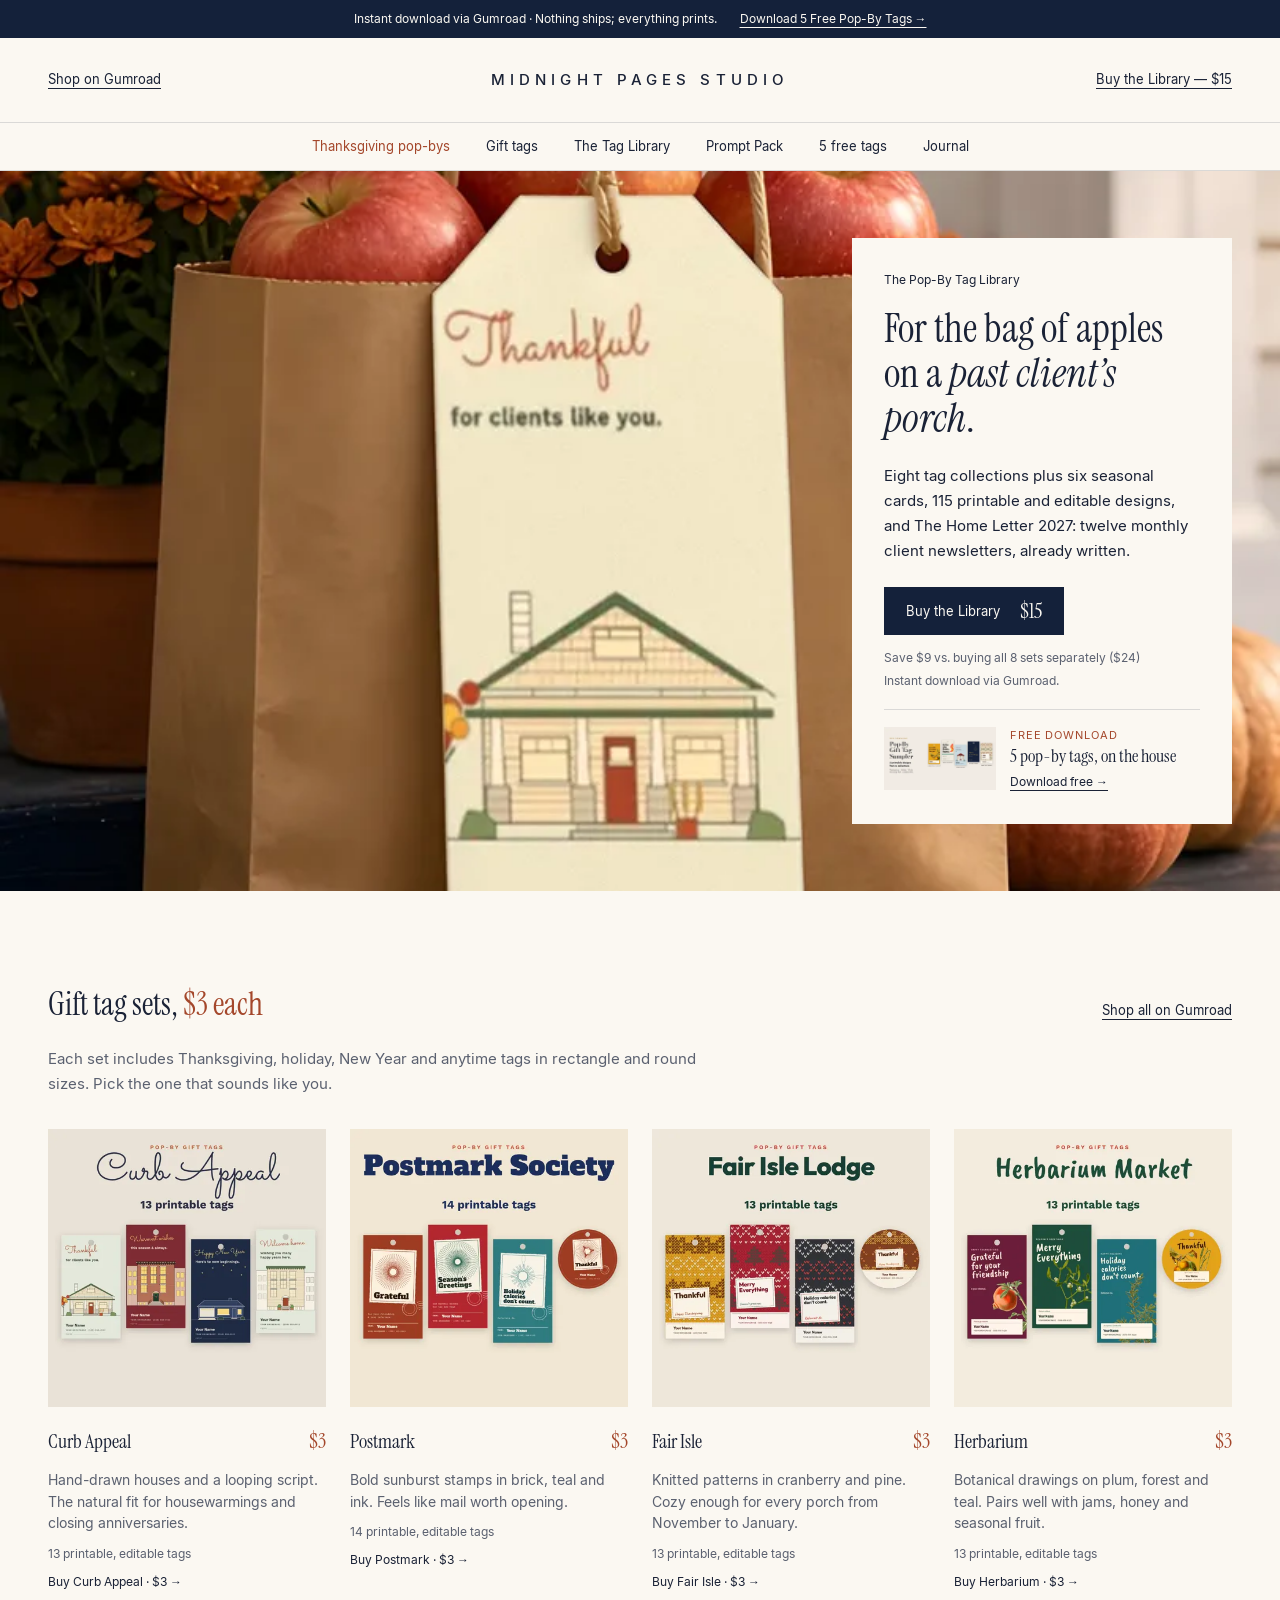
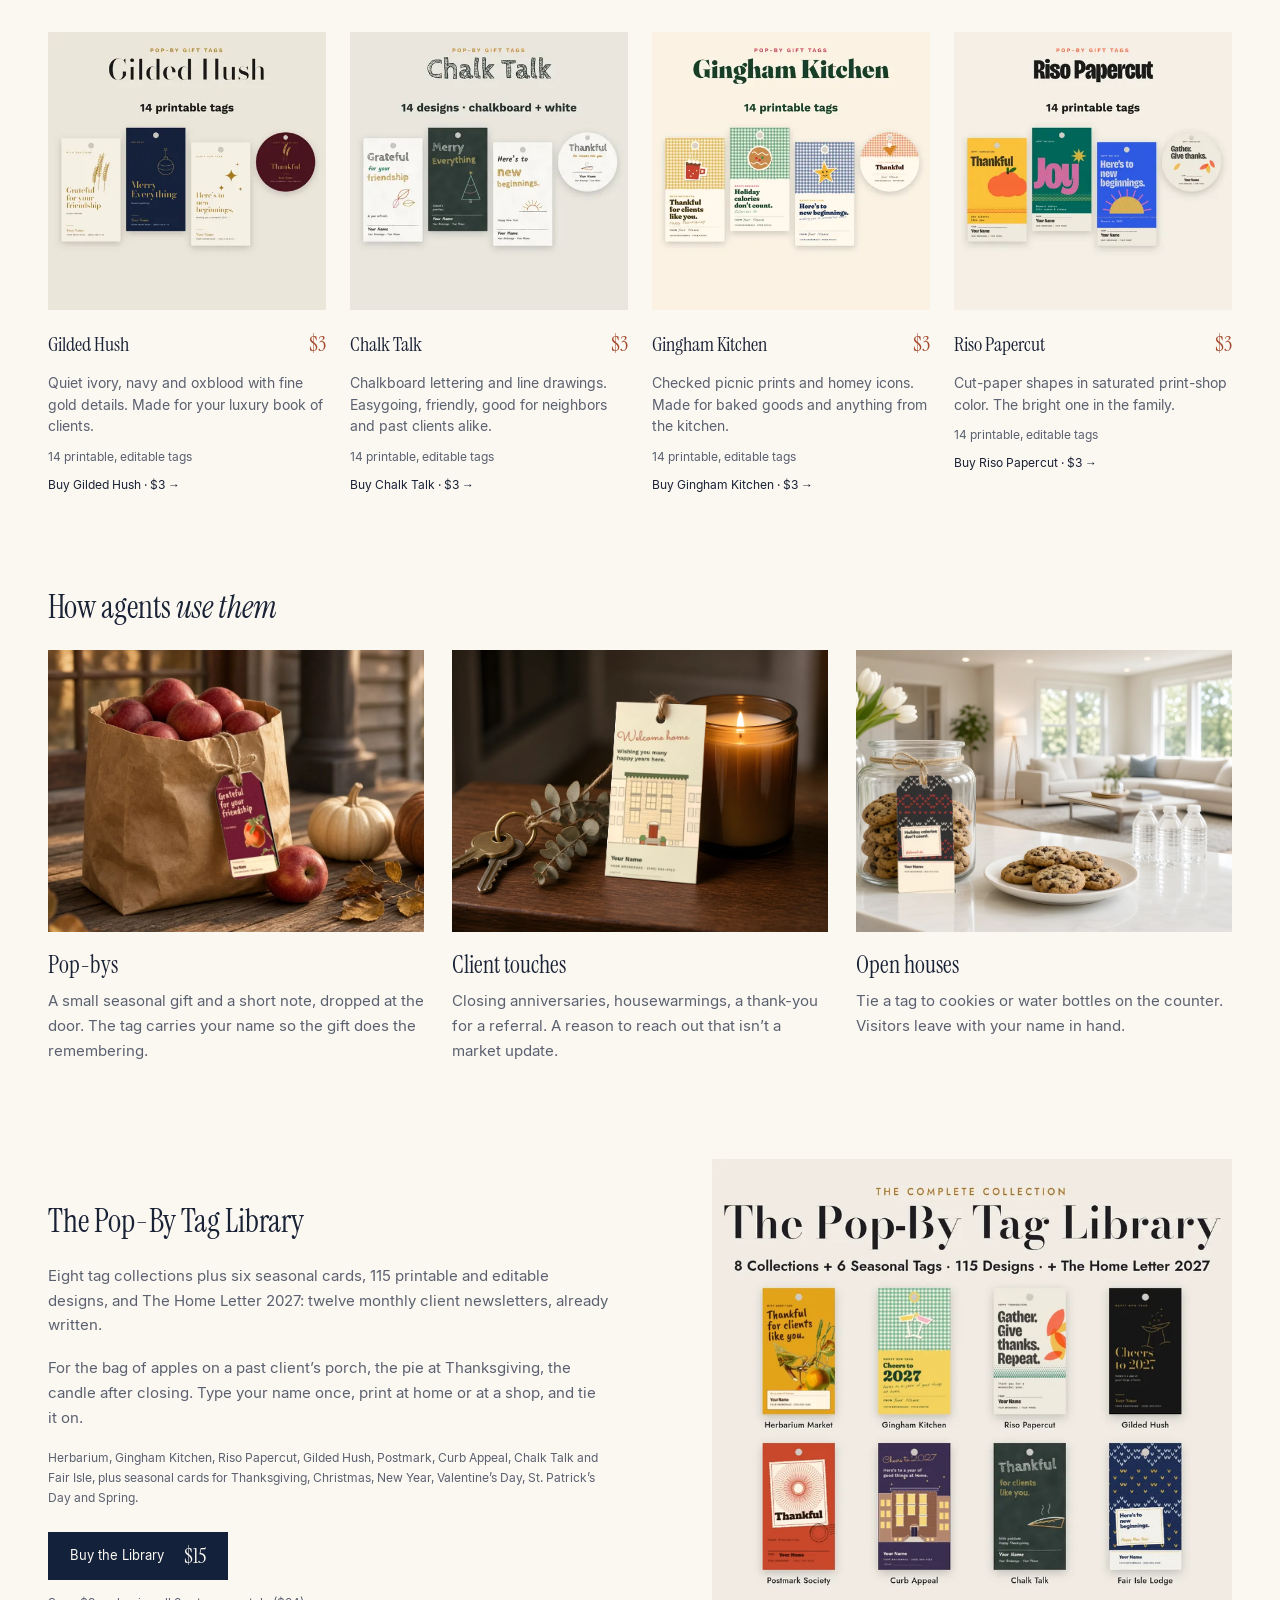
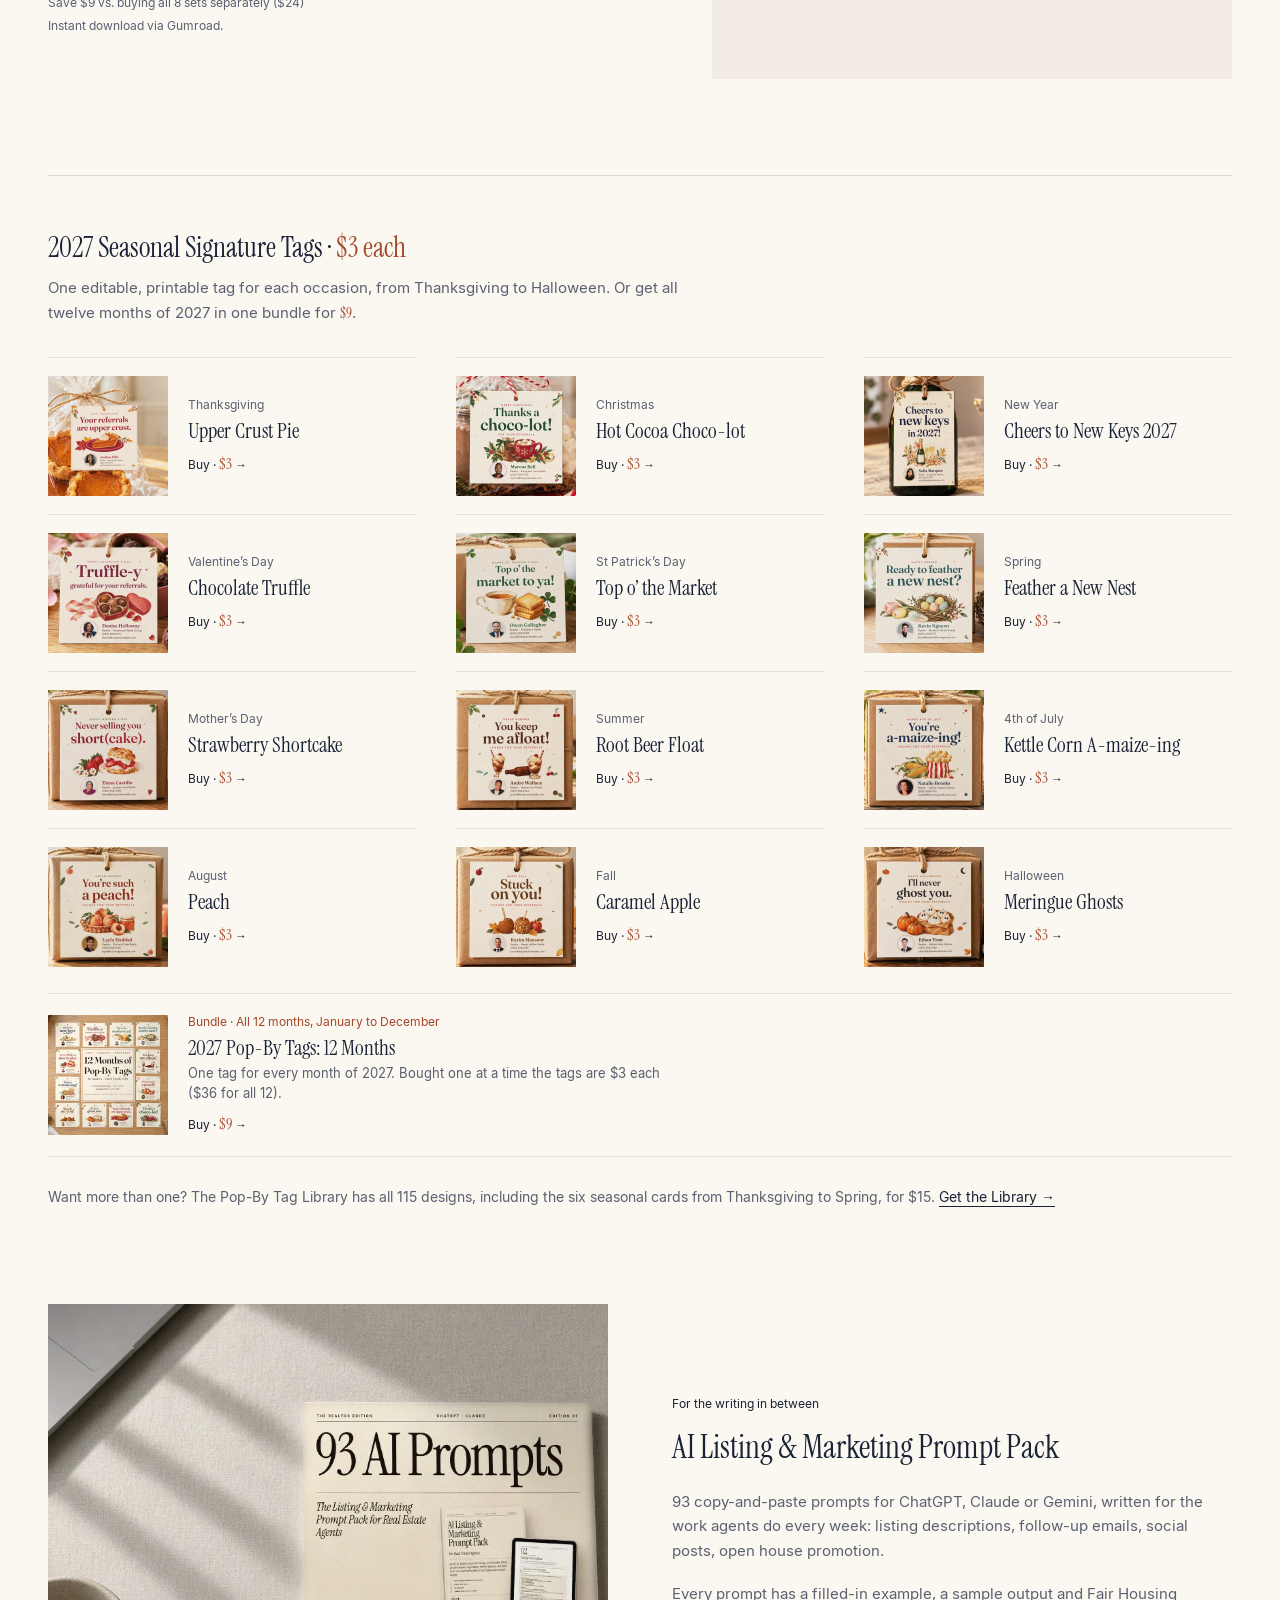
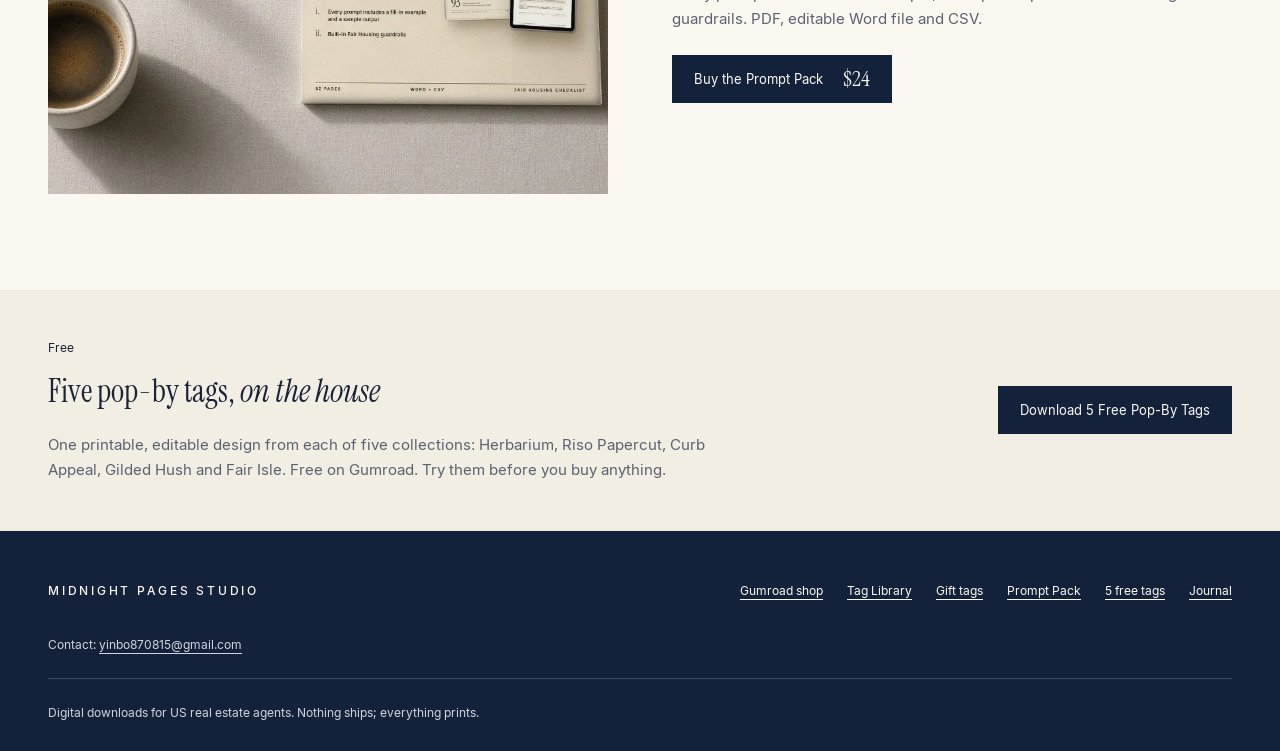
==== commit 2c020412: "首页季节单卡区新增 8月 Peach、9月 Caramel Apple（Fall）、10月 Meringue Ghosts（Halloween）三张 $3 单卡与 2027 全年 12 张月卡合集（$" ====
--- a/index.html
+++ b/index.html
@@ -42,12 +42,12 @@
 <main id="main">
 <section class="hero" id="library" aria-labelledby="hero-title">
 <picture class="hero__photo"><source media="(max-width: 600px)" srcset="assets/scenes/v4-hero-porch-mobile.webp"><img src="assets/scenes/v4-hero-porch.webp" width="1280" height="720" fetchpriority="high" alt="A bag of apples with a &quot;Thankful for clients like you&quot; house illustration gift tag and house keys on a front porch beside a navy door"></picture>
-<div class="hero__panel"><p class="intro">The Pop-By Tag Library</p><h1 id="hero-title">For the bag of apples on a <em>past client&rsquo;s porch</em>.</h1><p>Eight tag collections plus six seasonal cards, 115 printable and editable designs, and The Home Letter 2027: twelve monthly client newsletters, already written.</p><a class="btn" href="https://midnightpagesstudio.gumroad.com/l/pop-by-tag-library">Buy the Library <span>$15</span></a><p class="buy-save">Save $9 vs. buying all 8 sets separately ($24)</p><p class="buy-note">Instant download via Gumroad.</p></div>
+<div class="hero__panel"><p class="intro">The Pop-By Tag Library</p><h1 id="hero-title">For the bag of apples on a <em>past client&rsquo;s porch</em>.</h1><p>Eight tag collections plus six seasonal cards, 115 printable and editable designs, and The Home Letter 2027: twelve monthly client newsletters, already written.</p><a class="btn" href="https://midnightpagesstudio.gumroad.com/l/pop-by-tag-library">Buy the Library <span>$15</span></a><p class="buy-save">Save $9 vs. buying all 8 sets separately ($24)</p><p class="buy-note">Instant download via Gumroad.</p><a class="hero__free" href="https://midnightpagesstudio.gumroad.com/l/free-pop-by-gift-tags"><picture><source type="image/webp" srcset="img/free-tags-480.webp 480w, img/free-tags-960.webp 960w" sizes="(max-width: 600px) 104px, 112px"><img src="img/free-tags-480.jpg" srcset="img/free-tags-480.jpg 480w, img/free-tags-960.jpg 960w" sizes="(max-width: 600px) 104px, 112px" width="480" height="270" decoding="async" alt="Cover of the free Pop-By Gift Tag Sampler: five printable tag designs from five collections"></picture><span class="hero__free-text"><span class="hero__free-eyebrow">Free download</span><span class="hero__free-title">5 pop-by tags, on the house</span><span class="hero__free-cta">Download free <span aria-hidden="true">→</span></span></span></a></div>
 </section>
 <section class="section wrap" id="sets" aria-labelledby="sets-title"><header class="section-head"><div><h2 id="sets-title">Gift tag sets, <span class="price">$3 each</span></h2><p class="section-note">Each set includes Thanksgiving, holiday, New Year and anytime tags in rectangle and round sizes. Pick the one that sounds like you.</p></div><a class="shop-all" href="https://midnightpagesstudio.gumroad.com">Shop all on Gumroad</a></header><ul class="products"><li><a class="product" href="https://midnightpagesstudio.gumroad.com/l/curb-appeal-pop-by-gift-tags"><img src="img/curb-appeal-480.webp" srcset="img/curb-appeal-480.webp 480w, img/curb-appeal-800.webp 800w" sizes="(max-width: 600px) 44vw, (max-width: 900px) 45vw, 23vw" width="800" height="800" loading="lazy" decoding="async" alt="Curb Appeal gift tag set: printable designs arranged on paper"><div class="product__heading"><h3>Curb Appeal</h3><span class="price">$3</span></div><p class="product__desc">Hand-drawn houses and a looping script. The natural fit for housewarmings and closing anniversaries.</p><p class="product__count">13 printable, editable tags</p><span class="product__buy">Buy Curb Appeal · $3 <span aria-hidden="true">→</span></span></a></li><li><a class="product" href="https://midnightpagesstudio.gumroad.com/l/postmark-society-pop-by-gift-tags"><img src="img/postmark-480.webp" srcset="img/postmark-480.webp 480w, img/postmark-800.webp 800w" sizes="(max-width: 600px) 44vw, (max-width: 900px) 45vw, 23vw" width="800" height="800" loading="lazy" decoding="async" alt="Postmark gift tag set: printable designs arranged on paper"><div class="product__heading"><h3>Postmark</h3><span class="price">$3</span></div><p class="product__desc">Bold sunburst stamps in brick, teal and ink. Feels like mail worth opening.</p><p class="product__count">14 printable, editable tags</p><span class="product__buy">Buy Postmark · $3 <span aria-hidden="true">→</span></span></a></li><li><a class="product" href="https://midnightpagesstudio.gumroad.com/l/fair-isle-lodge-pop-by-gift-tags"><img src="img/fair-isle-480.webp" srcset="img/fair-isle-480.webp 480w, img/fair-isle-800.webp 800w" sizes="(max-width: 600px) 44vw, (max-width: 900px) 45vw, 23vw" width="800" height="800" loading="lazy" decoding="async" alt="Fair Isle gift tag set: printable designs arranged on paper"><div class="product__heading"><h3>Fair Isle</h3><span class="price">$3</span></div><p class="product__desc">Knitted patterns in cranberry and pine. Cozy enough for every porch from November to January.</p><p class="product__count">13 printable, editable tags</p><span class="product__buy">Buy Fair Isle · $3 <span aria-hidden="true">→</span></span></a></li><li><a class="product" href="https://midnightpagesstudio.gumroad.com/l/herbarium-market-pop-by-gift-tags"><img src="img/herbarium-480.webp" srcset="img/herbarium-480.webp 480w, img/herbarium-800.webp 800w" sizes="(max-width: 600px) 44vw, (max-width: 900px) 45vw, 23vw" width="800" height="800" loading="lazy" decoding="async" alt="Herbarium gift tag set: printable designs arranged on paper"><div class="product__heading"><h3>Herbarium</h3><span class="price">$3</span></div><p class="product__desc">Botanical drawings on plum, forest and teal. Pairs well with jams, honey and seasonal fruit.</p><p class="product__count">13 printable, editable tags</p><span class="product__buy">Buy Herbarium · $3 <span aria-hidden="true">→</span></span></a></li><li><a class="product" href="https://midnightpagesstudio.gumroad.com/l/gilded-hush-pop-by-gift-tags"><img src="img/gilded-hush-480.webp" srcset="img/gilded-hush-480.webp 480w, img/gilded-hush-800.webp 800w" sizes="(max-width: 600px) 44vw, (max-width: 900px) 45vw, 23vw" width="800" height="800" loading="lazy" decoding="async" alt="Gilded Hush gift tag set: printable designs arranged on paper"><div class="product__heading"><h3>Gilded Hush</h3><span class="price">$3</span></div><p class="product__desc">Quiet ivory, navy and oxblood with fine gold details. Made for your luxury book of clients.</p><p class="product__count">14 printable, editable tags</p><span class="product__buy">Buy Gilded Hush · $3 <span aria-hidden="true">→</span></span></a></li><li><a class="product" href="https://midnightpagesstudio.gumroad.com/l/chalk-talk-pop-by-gift-tags"><img src="img/chalk-talk-480.webp" srcset="img/chalk-talk-480.webp 480w, img/chalk-talk-800.webp 800w" sizes="(max-width: 600px) 44vw, (max-width: 900px) 45vw, 23vw" width="800" height="800" loading="lazy" decoding="async" alt="Chalk Talk gift tag set: printable designs arranged on paper"><div class="product__heading"><h3>Chalk Talk</h3><span class="price">$3</span></div><p class="product__desc">Chalkboard lettering and line drawings. Easygoing, friendly, good for neighbors and past clients alike.</p><p class="product__count">14 printable, editable tags</p><span class="product__buy">Buy Chalk Talk · $3 <span aria-hidden="true">→</span></span></a></li><li><a class="product" href="https://midnightpagesstudio.gumroad.com/l/gingham-kitchen-pop-by-gift-tags"><img src="img/gingham-kitchen-480.webp" srcset="img/gingham-kitchen-480.webp 480w, img/gingham-kitchen-800.webp 800w" sizes="(max-width: 600px) 44vw, (max-width: 900px) 45vw, 23vw" width="800" height="800" loading="lazy" decoding="async" alt="Gingham Kitchen gift tag set: printable designs arranged on paper"><div class="product__heading"><h3>Gingham Kitchen</h3><span class="price">$3</span></div><p class="product__desc">Checked picnic prints and homey icons. Made for baked goods and anything from the kitchen.</p><p class="product__count">14 printable, editable tags</p><span class="product__buy">Buy Gingham Kitchen · $3 <span aria-hidden="true">→</span></span></a></li><li><a class="product" href="https://midnightpagesstudio.gumroad.com/l/riso-papercut-pop-by-gift-tags"><img src="img/riso-papercut-480.webp" srcset="img/riso-papercut-480.webp 480w, img/riso-papercut-800.webp 800w" sizes="(max-width: 600px) 44vw, (max-width: 900px) 45vw, 23vw" width="800" height="800" loading="lazy" decoding="async" alt="Riso Papercut gift tag set: printable designs arranged on paper"><div class="product__heading"><h3>Riso Papercut</h3><span class="price">$3</span></div><p class="product__desc">Cut-paper shapes in saturated print-shop color. The bright one in the family.</p><p class="product__count">14 printable, editable tags</p><span class="product__buy">Buy Riso Papercut · $3 <span aria-hidden="true">→</span></span></a></li></ul></section>
 <section class="section wrap how" aria-labelledby="how-title"><h2 id="how-title">How agents <em>use them</em></h2><ul class="use-grid"><li><img src="assets/scenes/use-popby-porch.webp" width="1280" height="960" loading="lazy" decoding="async" alt="A bag of apples on an autumn porch with a plum Herbarium gift tag tied to the handle"><h3>Pop-bys</h3><p>A small seasonal gift and a short note, dropped at the door. The tag carries your name so the gift does the remembering.</p></li><li><img src="assets/scenes/v4-use-keys.webp" width="1280" height="960" loading="lazy" decoding="async" alt="House keys and a candle with a &quot;Welcome home&quot; gift tag"><h3>Client touches</h3><p>Closing anniversaries, housewarmings, a thank-you for a referral. A reason to reach out that isn’t a market update.</p></li><li><img src="assets/scenes/v4-use-openhouse.webp" width="1280" height="960" loading="lazy" decoding="async" alt="A cookie jar with a gift tag on a model home kitchen island"><h3>Open houses</h3><p>Tie a tag to cookies or water bottles on the counter. Visitors leave with your name in hand.</p></li></ul></section>
 <section class="section wrap library-details" id="library-details" aria-labelledby="library-title"><div class="detail-text"><h2 id="library-title">The Pop-By Tag Library</h2><p>Eight tag collections plus six seasonal cards, 115 printable and editable designs, and The Home Letter 2027: twelve monthly client newsletters, already written.</p><p>For the bag of apples on a past client’s porch, the pie at Thanksgiving, the candle after closing. Type your name once, print at home or at a shop, and tie it on.</p><p class="collection-caption">Herbarium, Gingham Kitchen, Riso Papercut, Gilded Hush, Postmark, Curb Appeal, Chalk Talk and Fair Isle, plus seasonal cards for Thanksgiving, Christmas, New Year, Valentine’s Day, St. Patrick’s Day and Spring.</p><a class="btn" href="https://midnightpagesstudio.gumroad.com/l/pop-by-tag-library">Buy the Library <span>$15</span></a><p class="buy-save">Save $9 vs. buying all 8 sets separately ($24)</p><p class="buy-note">Instant download via Gumroad.</p></div><figure><picture><source type="image/webp" srcset="img/library-115sq-480.webp 480w, img/library-115sq-800.webp 800w" sizes="(max-width: 600px) 90vw, 520px"><img src="img/library-115sq-800.jpg" srcset="img/library-115sq-480.jpg 480w, img/library-115sq-800.jpg 800w" sizes="(max-width: 600px) 90vw, 520px" width="800" height="800" loading="lazy" decoding="async" alt="The Pop-By Tag Library: 8 collections plus 6 seasonal tags, 115 designs, plus The Home Letter 2027. One tag from each collection: Herbarium Market, Gingham Kitchen, Riso Papercut, Gilded Hush, Postmark Society, Curb Appeal, Chalk Talk and Fair Isle Lodge"></picture></figure></section>
-<section class="section wrap seasonals" id="seasonal" aria-labelledby="seasonal-title"><header class="seasonals__head"><h2 id="seasonal-title">2027 Seasonal Signature Tags · <span class="price">$3 each</span></h2><p class="section-note">One editable, printable tag for each occasion, from Thanksgiving to the Fourth of July.</p></header><ul class="seasonals__list"><li><a class="season" href="https://midnightpagesstudio.gumroad.com/l/thanksgiving-pop-by-tag-upper-crust"><picture><source type="image/webp" srcset="img/seasonal/thanksgiving-480.webp 480w, img/seasonal/thanksgiving-800.webp 800w" sizes="(max-width: 600px) 64vw, 120px"><img src="img/seasonal/thanksgiving-480.jpg" srcset="img/seasonal/thanksgiving-480.jpg 480w, img/seasonal/thanksgiving-800.jpg 800w" sizes="(max-width: 600px) 64vw, 120px" width="480" height="480" loading="lazy" decoding="async" alt="Upper Crust Pie pop-by tag: “Your referrals are upper crust” Thanksgiving tag tied to a bag of pies"></picture><span class="season__text"><span class="season__occasion">Thanksgiving</span><span class="season__name">Upper Crust Pie</span><span class="season__buy">Buy · <span class="price">$3</span> <span aria-hidden="true">→</span></span></span></a></li><li><a class="season" href="https://midnightpagesstudio.gumroad.com/l/christmas-pop-by-tag-choco-lot"><picture><source type="image/webp" srcset="img/seasonal/christmas-480.webp 480w, img/seasonal/christmas-800.webp 800w" sizes="(max-width: 600px) 64vw, 120px"><img src="img/seasonal/christmas-480.jpg" srcset="img/seasonal/christmas-480.jpg 480w, img/seasonal/christmas-800.jpg 800w" sizes="(max-width: 600px) 64vw, 120px" width="480" height="480" loading="lazy" decoding="async" alt="Hot Cocoa Choco-lot pop-by tag: “Thanks a choco-lot” Christmas tag on a jar of hot cocoa mix"></picture><span class="season__text"><span class="season__occasion">Christmas</span><span class="season__name">Hot Cocoa Choco-lot</span><span class="season__buy">Buy · <span class="price">$3</span> <span aria-hidden="true">→</span></span></span></a></li><li><a class="season" href="https://midnightpagesstudio.gumroad.com/l/new-year-pop-by-tag-new-keys-2027"><picture><source type="image/webp" srcset="img/seasonal/new-year-480.webp 480w, img/seasonal/new-year-800.webp 800w" sizes="(max-width: 600px) 64vw, 120px"><img src="img/seasonal/new-year-480.jpg" srcset="img/seasonal/new-year-480.jpg 480w, img/seasonal/new-year-800.jpg 800w" sizes="(max-width: 600px) 64vw, 120px" width="480" height="480" loading="lazy" decoding="async" alt="Cheers to New Keys 2027 pop-by tag: “Cheers to new keys in 2027” bottle hang tag on a bottle of sparkling wine"></picture><span class="season__text"><span class="season__occasion">New Year</span><span class="season__name">Cheers to New Keys 2027</span><span class="season__buy">Buy · <span class="price">$3</span> <span aria-hidden="true">→</span></span></span></a></li><li><a class="season" href="https://midnightpagesstudio.gumroad.com/l/valentines-pop-by-tag-truffle-y"><picture><source type="image/webp" srcset="img/seasonal/valentines-480.webp 480w, img/seasonal/valentines-800.webp 800w" sizes="(max-width: 600px) 64vw, 120px"><img src="img/seasonal/valentines-480.jpg" srcset="img/seasonal/valentines-480.jpg 480w, img/seasonal/valentines-800.jpg 800w" sizes="(max-width: 600px) 64vw, 120px" width="480" height="480" loading="lazy" decoding="async" alt="Chocolate Truffle pop-by tag: “Truffle-y grateful for your referrals” Valentine’s Day tag beside a box of chocolates"></picture><span class="season__text"><span class="season__occasion">Valentine’s Day</span><span class="season__name">Chocolate Truffle</span><span class="season__buy">Buy · <span class="price">$3</span> <span aria-hidden="true">→</span></span></span></a></li><li><a class="season" href="https://midnightpagesstudio.gumroad.com/l/st-patricks-pop-by-tag-top-o-the-market"><picture><source type="image/webp" srcset="img/seasonal/st-patricks-480.webp 480w, img/seasonal/st-patricks-800.webp 800w" sizes="(max-width: 600px) 64vw, 120px"><img src="img/seasonal/st-patricks-480.jpg" srcset="img/seasonal/st-patricks-480.jpg 480w, img/seasonal/st-patricks-800.jpg 800w" sizes="(max-width: 600px) 64vw, 120px" width="480" height="480" loading="lazy" decoding="async" alt="Top o’ the Market pop-by tag: “Top o’ the market to ya” St Patrick’s Day tag with tea and shortbread"></picture><span class="season__text"><span class="season__occasion">St Patrick’s Day</span><span class="season__name">Top o’ the Market</span><span class="season__buy">Buy · <span class="price">$3</span> <span aria-hidden="true">→</span></span></span></a></li><li><a class="season" href="https://midnightpagesstudio.gumroad.com/l/spring-pop-by-tag-feather-a-new-nest"><picture><source type="image/webp" srcset="img/seasonal/spring-480.webp 480w, img/seasonal/spring-800.webp 800w" sizes="(max-width: 600px) 64vw, 120px"><img src="img/seasonal/spring-480.jpg" srcset="img/seasonal/spring-480.jpg 480w, img/seasonal/spring-800.jpg 800w" sizes="(max-width: 600px) 64vw, 120px" width="480" height="480" loading="lazy" decoding="async" alt="Feather a New Nest pop-by tag: “Ready to feather a new nest?” spring tag on a box with a nest of eggs"></picture><span class="season__text"><span class="season__occasion">Spring</span><span class="season__name">Feather a New Nest</span><span class="season__buy">Buy · <span class="price">$3</span> <span aria-hidden="true">→</span></span></span></a></li><li><a class="season" href="https://midnightpagesstudio.gumroad.com/l/mothers-day-pop-by-tag-shortcake"><picture><source type="image/webp" srcset="img/seasonal/mothers-day-480.webp 480w, img/seasonal/mothers-day-800.webp 800w" sizes="(max-width: 600px) 64vw, 120px"><img src="img/seasonal/mothers-day-480.jpg" srcset="img/seasonal/mothers-day-480.jpg 480w, img/seasonal/mothers-day-800.jpg 800w" sizes="(max-width: 600px) 64vw, 120px" width="480" height="480" loading="lazy" decoding="async" alt="Strawberry Shortcake pop-by tag: “Never selling you short(cake)” Mother’s Day tag on a kraft gift box"></picture><span class="season__text"><span class="season__occasion">Mother’s Day</span><span class="season__name">Strawberry Shortcake</span><span class="season__buy">Buy · <span class="price">$3</span> <span aria-hidden="true">→</span></span></span></a></li><li><a class="season" href="https://midnightpagesstudio.gumroad.com/l/summer-pop-by-tag-keep-me-afloat"><picture><source type="image/webp" srcset="img/seasonal/summer-480.webp 480w, img/seasonal/summer-800.webp 800w" sizes="(max-width: 600px) 64vw, 120px"><img src="img/seasonal/summer-480.jpg" srcset="img/seasonal/summer-480.jpg 480w, img/seasonal/summer-800.jpg 800w" sizes="(max-width: 600px) 64vw, 120px" width="480" height="480" loading="lazy" decoding="async" alt="Root Beer Float pop-by tag: “You keep me afloat” summer tag on a kraft gift box"></picture><span class="season__text"><span class="season__occasion">Summer</span><span class="season__name">Root Beer Float</span><span class="season__buy">Buy · <span class="price">$3</span> <span aria-hidden="true">→</span></span></span></a></li><li><a class="season" href="https://midnightpagesstudio.gumroad.com/l/fourth-of-july-pop-by-tag-a-maize-ing"><picture><source type="image/webp" srcset="img/seasonal/fourth-of-july-480.webp 480w, img/seasonal/fourth-of-july-800.webp 800w" sizes="(max-width: 600px) 64vw, 120px"><img src="img/seasonal/fourth-of-july-480.jpg" srcset="img/seasonal/fourth-of-july-480.jpg 480w, img/seasonal/fourth-of-july-800.jpg 800w" sizes="(max-width: 600px) 64vw, 120px" width="480" height="480" loading="lazy" decoding="async" alt="Kettle Corn A-maize-ing pop-by tag: “You’re a-maize-ing” 4th of July tag with kettle corn"></picture><span class="season__text"><span class="season__occasion">4th of July</span><span class="season__name">Kettle Corn A-maize-ing</span><span class="season__buy">Buy · <span class="price">$3</span> <span aria-hidden="true">→</span></span></span></a></li></ul><p class="seasonals__library">Want more than one? The Pop-By Tag Library has all 115 designs, including the six seasonal cards from Thanksgiving to Spring, for $15. <a href="https://midnightpagesstudio.gumroad.com/l/pop-by-tag-library">Get the Library <span aria-hidden="true">→</span></a></p></section>
+<section class="section wrap seasonals" id="seasonal" aria-labelledby="seasonal-title"><header class="seasonals__head"><h2 id="seasonal-title">2027 Seasonal Signature Tags · <span class="price">$3 each</span></h2><p class="section-note">One editable, printable tag for each occasion, from Thanksgiving to Halloween. Or get all twelve months of 2027 in one bundle for <span class="price">$9</span>.</p></header><ul class="seasonals__list"><li><a class="season" href="https://midnightpagesstudio.gumroad.com/l/thanksgiving-pop-by-tag-upper-crust"><picture><source type="image/webp" srcset="img/seasonal/thanksgiving-480.webp 480w, img/seasonal/thanksgiving-800.webp 800w" sizes="(max-width: 600px) 64vw, 120px"><img src="img/seasonal/thanksgiving-480.jpg" srcset="img/seasonal/thanksgiving-480.jpg 480w, img/seasonal/thanksgiving-800.jpg 800w" sizes="(max-width: 600px) 64vw, 120px" width="480" height="480" loading="lazy" decoding="async" alt="Upper Crust Pie pop-by tag: “Your referrals are upper crust” Thanksgiving tag tied to a bag of pies"></picture><span class="season__text"><span class="season__occasion">Thanksgiving</span><span class="season__name">Upper Crust Pie</span><span class="season__buy">Buy · <span class="price">$3</span> <span aria-hidden="true">→</span></span></span></a></li><li><a class="season" href="https://midnightpagesstudio.gumroad.com/l/christmas-pop-by-tag-choco-lot"><picture><source type="image/webp" srcset="img/seasonal/christmas-480.webp 480w, img/seasonal/christmas-800.webp 800w" sizes="(max-width: 600px) 64vw, 120px"><img src="img/seasonal/christmas-480.jpg" srcset="img/seasonal/christmas-480.jpg 480w, img/seasonal/christmas-800.jpg 800w" sizes="(max-width: 600px) 64vw, 120px" width="480" height="480" loading="lazy" decoding="async" alt="Hot Cocoa Choco-lot pop-by tag: “Thanks a choco-lot” Christmas tag on a jar of hot cocoa mix"></picture><span class="season__text"><span class="season__occasion">Christmas</span><span class="season__name">Hot Cocoa Choco-lot</span><span class="season__buy">Buy · <span class="price">$3</span> <span aria-hidden="true">→</span></span></span></a></li><li><a class="season" href="https://midnightpagesstudio.gumroad.com/l/new-year-pop-by-tag-new-keys-2027"><picture><source type="image/webp" srcset="img/seasonal/new-year-480.webp 480w, img/seasonal/new-year-800.webp 800w" sizes="(max-width: 600px) 64vw, 120px"><img src="img/seasonal/new-year-480.jpg" srcset="img/seasonal/new-year-480.jpg 480w, img/seasonal/new-year-800.jpg 800w" sizes="(max-width: 600px) 64vw, 120px" width="480" height="480" loading="lazy" decoding="async" alt="Cheers to New Keys 2027 pop-by tag: “Cheers to new keys in 2027” bottle hang tag on a bottle of sparkling wine"></picture><span class="season__text"><span class="season__occasion">New Year</span><span class="season__name">Cheers to New Keys 2027</span><span class="season__buy">Buy · <span class="price">$3</span> <span aria-hidden="true">→</span></span></span></a></li><li><a class="season" href="https://midnightpagesstudio.gumroad.com/l/valentines-pop-by-tag-truffle-y"><picture><source type="image/webp" srcset="img/seasonal/valentines-480.webp 480w, img/seasonal/valentines-800.webp 800w" sizes="(max-width: 600px) 64vw, 120px"><img src="img/seasonal/valentines-480.jpg" srcset="img/seasonal/valentines-480.jpg 480w, img/seasonal/valentines-800.jpg 800w" sizes="(max-width: 600px) 64vw, 120px" width="480" height="480" loading="lazy" decoding="async" alt="Chocolate Truffle pop-by tag: “Truffle-y grateful for your referrals” Valentine’s Day tag beside a box of chocolates"></picture><span class="season__text"><span class="season__occasion">Valentine’s Day</span><span class="season__name">Chocolate Truffle</span><span class="season__buy">Buy · <span class="price">$3</span> <span aria-hidden="true">→</span></span></span></a></li><li><a class="season" href="https://midnightpagesstudio.gumroad.com/l/st-patricks-pop-by-tag-top-o-the-market"><picture><source type="image/webp" srcset="img/seasonal/st-patricks-480.webp 480w, img/seasonal/st-patricks-800.webp 800w" sizes="(max-width: 600px) 64vw, 120px"><img src="img/seasonal/st-patricks-480.jpg" srcset="img/seasonal/st-patricks-480.jpg 480w, img/seasonal/st-patricks-800.jpg 800w" sizes="(max-width: 600px) 64vw, 120px" width="480" height="480" loading="lazy" decoding="async" alt="Top o’ the Market pop-by tag: “Top o’ the market to ya” St Patrick’s Day tag with tea and shortbread"></picture><span class="season__text"><span class="season__occasion">St Patrick’s Day</span><span class="season__name">Top o’ the Market</span><span class="season__buy">Buy · <span class="price">$3</span> <span aria-hidden="true">→</span></span></span></a></li><li><a class="season" href="https://midnightpagesstudio.gumroad.com/l/spring-pop-by-tag-feather-a-new-nest"><picture><source type="image/webp" srcset="img/seasonal/spring-480.webp 480w, img/seasonal/spring-800.webp 800w" sizes="(max-width: 600px) 64vw, 120px"><img src="img/seasonal/spring-480.jpg" srcset="img/seasonal/spring-480.jpg 480w, img/seasonal/spring-800.jpg 800w" sizes="(max-width: 600px) 64vw, 120px" width="480" height="480" loading="lazy" decoding="async" alt="Feather a New Nest pop-by tag: “Ready to feather a new nest?” spring tag on a box with a nest of eggs"></picture><span class="season__text"><span class="season__occasion">Spring</span><span class="season__name">Feather a New Nest</span><span class="season__buy">Buy · <span class="price">$3</span> <span aria-hidden="true">→</span></span></span></a></li><li><a class="season" href="https://midnightpagesstudio.gumroad.com/l/mothers-day-pop-by-tag-shortcake"><picture><source type="image/webp" srcset="img/seasonal/mothers-day-480.webp 480w, img/seasonal/mothers-day-800.webp 800w" sizes="(max-width: 600px) 64vw, 120px"><img src="img/seasonal/mothers-day-480.jpg" srcset="img/seasonal/mothers-day-480.jpg 480w, img/seasonal/mothers-day-800.jpg 800w" sizes="(max-width: 600px) 64vw, 120px" width="480" height="480" loading="lazy" decoding="async" alt="Strawberry Shortcake pop-by tag: “Never selling you short(cake)” Mother’s Day tag on a kraft gift box"></picture><span class="season__text"><span class="season__occasion">Mother’s Day</span><span class="season__name">Strawberry Shortcake</span><span class="season__buy">Buy · <span class="price">$3</span> <span aria-hidden="true">→</span></span></span></a></li><li><a class="season" href="https://midnightpagesstudio.gumroad.com/l/summer-pop-by-tag-keep-me-afloat"><picture><source type="image/webp" srcset="img/seasonal/summer-480.webp 480w, img/seasonal/summer-800.webp 800w" sizes="(max-width: 600px) 64vw, 120px"><img src="img/seasonal/summer-480.jpg" srcset="img/seasonal/summer-480.jpg 480w, img/seasonal/summer-800.jpg 800w" sizes="(max-width: 600px) 64vw, 120px" width="480" height="480" loading="lazy" decoding="async" alt="Root Beer Float pop-by tag: “You keep me afloat” summer tag on a kraft gift box"></picture><span class="season__text"><span class="season__occasion">Summer</span><span class="season__name">Root Beer Float</span><span class="season__buy">Buy · <span class="price">$3</span> <span aria-hidden="true">→</span></span></span></a></li><li><a class="season" href="https://midnightpagesstudio.gumroad.com/l/fourth-of-july-pop-by-tag-a-maize-ing"><picture><source type="image/webp" srcset="img/seasonal/fourth-of-july-480.webp 480w, img/seasonal/fourth-of-july-800.webp 800w" sizes="(max-width: 600px) 64vw, 120px"><img src="img/seasonal/fourth-of-july-480.jpg" srcset="img/seasonal/fourth-of-july-480.jpg 480w, img/seasonal/fourth-of-july-800.jpg 800w" sizes="(max-width: 600px) 64vw, 120px" width="480" height="480" loading="lazy" decoding="async" alt="Kettle Corn A-maize-ing pop-by tag: “You’re a-maize-ing” 4th of July tag with kettle corn"></picture><span class="season__text"><span class="season__occasion">4th of July</span><span class="season__name">Kettle Corn A-maize-ing</span><span class="season__buy">Buy · <span class="price">$3</span> <span aria-hidden="true">→</span></span></span></a></li><li><a class="season" href="https://midnightpagesstudio.gumroad.com/l/august-pop-by-tag-such-a-peach"><picture><source type="image/webp" srcset="img/seasonal/august-480.webp 480w, img/seasonal/august-800.webp 800w" sizes="(max-width: 600px) 64vw, 120px"><img src="img/seasonal/august-480.jpg" srcset="img/seasonal/august-480.jpg 480w, img/seasonal/august-800.jpg 800w" sizes="(max-width: 600px) 64vw, 120px" width="480" height="480" loading="lazy" decoding="async" alt="Peach pop-by tag: “You’re such a peach!” Hello August tag with a basket of peaches and peach jam"></picture><span class="season__text"><span class="season__occasion">August</span><span class="season__name">Peach</span><span class="season__buy">Buy · <span class="price">$3</span> <span aria-hidden="true">→</span></span></span></a></li><li><a class="season" href="https://midnightpagesstudio.gumroad.com/l/fall-pop-by-tag-stuck-on-you"><picture><source type="image/webp" srcset="img/seasonal/fall-480.webp 480w, img/seasonal/fall-800.webp 800w" sizes="(max-width: 600px) 64vw, 120px"><img src="img/seasonal/fall-480.jpg" srcset="img/seasonal/fall-480.jpg 480w, img/seasonal/fall-800.jpg 800w" sizes="(max-width: 600px) 64vw, 120px" width="480" height="480" loading="lazy" decoding="async" alt="Caramel Apple pop-by tag: “Stuck on you!” Happy Fall tag with caramel apples"></picture><span class="season__text"><span class="season__occasion">Fall</span><span class="season__name">Caramel Apple</span><span class="season__buy">Buy · <span class="price">$3</span> <span aria-hidden="true">→</span></span></span></a></li><li><a class="season" href="https://midnightpagesstudio.gumroad.com/l/halloween-pop-by-tag-never-ghost-you"><picture><source type="image/webp" srcset="img/seasonal/halloween-480.webp 480w, img/seasonal/halloween-800.webp 800w" sizes="(max-width: 600px) 64vw, 120px"><img src="img/seasonal/halloween-480.jpg" srcset="img/seasonal/halloween-480.jpg 480w, img/seasonal/halloween-800.jpg 800w" sizes="(max-width: 600px) 64vw, 120px" width="480" height="480" loading="lazy" decoding="async" alt="Meringue Ghosts pop-by tag: “I’ll never ghost you.” Happy Halloween tag with meringue ghosts and a pumpkin"></picture><span class="season__text"><span class="season__occasion">Halloween</span><span class="season__name">Meringue Ghosts</span><span class="season__buy">Buy · <span class="price">$3</span> <span aria-hidden="true">→</span></span></span></a></li></ul><div class="seasonals__bundle"><a class="season season--bundle" href="https://midnightpagesstudio.gumroad.com/l/2027-pop-by-tags-12-months"><picture><source type="image/webp" srcset="img/seasonal/2027-12-months-480.webp 480w, img/seasonal/2027-12-months-800.webp 800w" sizes="120px"><img src="img/seasonal/2027-12-months-480.jpg" srcset="img/seasonal/2027-12-months-480.jpg 480w, img/seasonal/2027-12-months-800.jpg 800w" sizes="120px" width="480" height="480" loading="lazy" decoding="async" alt="2027 Pop-By Tags, 12 Months: all twelve monthly tags from January to December on one cover"></picture><span class="season__text"><span class="season__occasion">Bundle · All 12 months, January to December</span><span class="season__name">2027 Pop-By Tags: 12 Months</span><span class="season__note">One tag for every month of 2027. Bought one at a time the tags are $3 each ($36 for all 12).</span><span class="season__buy">Buy · <span class="price">$9</span> <span aria-hidden="true">→</span></span></span></a></div><p class="seasonals__library">Want more than one? The Pop-By Tag Library has all 115 designs, including the six seasonal cards from Thanksgiving to Spring, for $15. <a href="https://midnightpagesstudio.gumroad.com/l/pop-by-tag-library">Get the Library <span aria-hidden="true">→</span></a></p></section>
 <section class="section wrap prompts" id="prompts" aria-labelledby="prompts-title"><img class="prompt-scene" src="assets/scenes/prompt-desk.webp" width="1280" height="720" loading="lazy" decoding="async" alt="AI Listing and Marketing Prompt Pack booklet beside coffee, a laptop and a pen on a sunlit desk; no gift tag is shown"><div class="detail-text"><p class="intro">For the writing in between</p><h2 id="prompts-title">AI Listing &amp; Marketing Prompt Pack</h2><p>93 copy-and-paste prompts for ChatGPT, Claude or Gemini, written for the work agents do every week: listing descriptions, follow-up emails, social posts, open house promotion.</p><p>Every prompt has a filled-in example, a sample output and Fair Housing guardrails. PDF, editable Word file and CSV.</p><a class="btn" href="https://midnightpagesstudio.gumroad.com/l/ai-listing-marketing-prompt-pack-real-estate-agents">Buy the Prompt Pack <span>$24</span></a></div></section>
 <section class="sample" id="sample" aria-labelledby="sample-title"><div class="wrap sample__inner"><div><p class="intro">Free</p><h2 id="sample-title">Five pop-by tags, <em>on the house</em></h2><p>One printable, editable design from each of five collections: Herbarium, Riso Papercut, Curb Appeal, Gilded Hush and Fair Isle. Free on Gumroad. Try them before you buy anything.</p></div><a class="btn" href="https://midnightpagesstudio.gumroad.com/l/free-pop-by-gift-tags">Download 5 Free Pop-By Tags</a></div></section>
 </main>
--- a/styles.css
+++ b/styles.css
@@ -17,3 +17,9 @@
 @media(max-width:900px){.seasonals__list{grid-template-columns:repeat(2,minmax(0,1fr))}}
 @media(max-width:600px){.seasonals{padding-top:44px}.seasonals__head h2{font-size:26px;max-width:320px}.seasonals__list{display:flex;gap:16px;overflow-x:auto;overscroll-behavior-x:contain;scroll-snap-type:x mandatory;-webkit-overflow-scrolling:touch;margin-inline:calc(var(--gutter)*-1);padding-inline:var(--gutter);scroll-padding-inline:var(--gutter);padding-bottom:12px;scrollbar-width:thin}.seasonals__list li{flex:0 0 64%;border-top:0;scroll-snap-align:start}.season{grid-template-columns:1fr;gap:12px;padding-block:0}.seasonals__library{margin-top:20px}}
 .seasonals__head .price{white-space:nowrap}
+.season__note{font-size:13px;line-height:1.5;color:var(--muted)}.seasonals__bundle{margin-top:8px;border-top:1px solid #1a22361a;border-bottom:1px solid #1a22361a}.season--bundle{grid-template-columns:120px minmax(0,1fr);max-width:640px}.season--bundle .season__occasion{color:var(--brick)}
+.hero__free{display:grid;grid-template-columns:132px minmax(0,1fr);gap:16px;align-items:center;margin-top:22px;padding-top:20px;border-top:1px solid #1a223625;text-decoration:none}.hero__free img{aspect-ratio:16/9;object-fit:cover;background:var(--pale)}.hero__free-text{display:flex;flex-direction:column;gap:2px;min-width:0}.hero__free-eyebrow{font-size:11px;letter-spacing:.08em;text-transform:uppercase;color:var(--brick)}.hero__free-title{font-family:Instrument,serif;font-size:19px;line-height:1.15}.hero__free-cta{font-size:12px;margin-top:4px;text-decoration:underline;text-underline-offset:4px}.hero__free:hover .hero__free-title{text-decoration:underline;text-underline-offset:4px}
+@media(max-width:600px){.seasonals__bundle{margin-top:20px}.season--bundle{grid-template-columns:96px minmax(0,1fr);gap:16px;padding-block:16px}.season--bundle .season__name{font-size:19px}
+.hero__free{position:absolute;z-index:1;left:var(--gutter);right:var(--gutter);max-width:340px;top:calc(44vh - 12px);top:calc(44svh - 12px);transform:translateY(-100%);margin:0;padding:10px 14px 10px 10px;border:0;background:var(--paper);box-shadow:0 6px 20px #14213a33;grid-template-columns:104px minmax(0,1fr);gap:12px}.hero__free-title{font-size:17px}.hero__free-eyebrow{font-size:10px}.hero__free-cta{font-size:11px;margin-top:2px}}
+@media(min-width:601px){.hero__free{grid-template-columns:112px minmax(0,1fr);gap:14px;margin-top:18px;padding-top:16px}.hero__free-title{font-size:18px}}
+@media(min-width:601px) and (max-height:820px){.hero{min-height:600px}.hero__panel{padding:24px 28px}.hero h1{margin-bottom:16px}.hero .btn{margin-top:18px}.hero__panel>p.buy-save{margin-top:10px}}
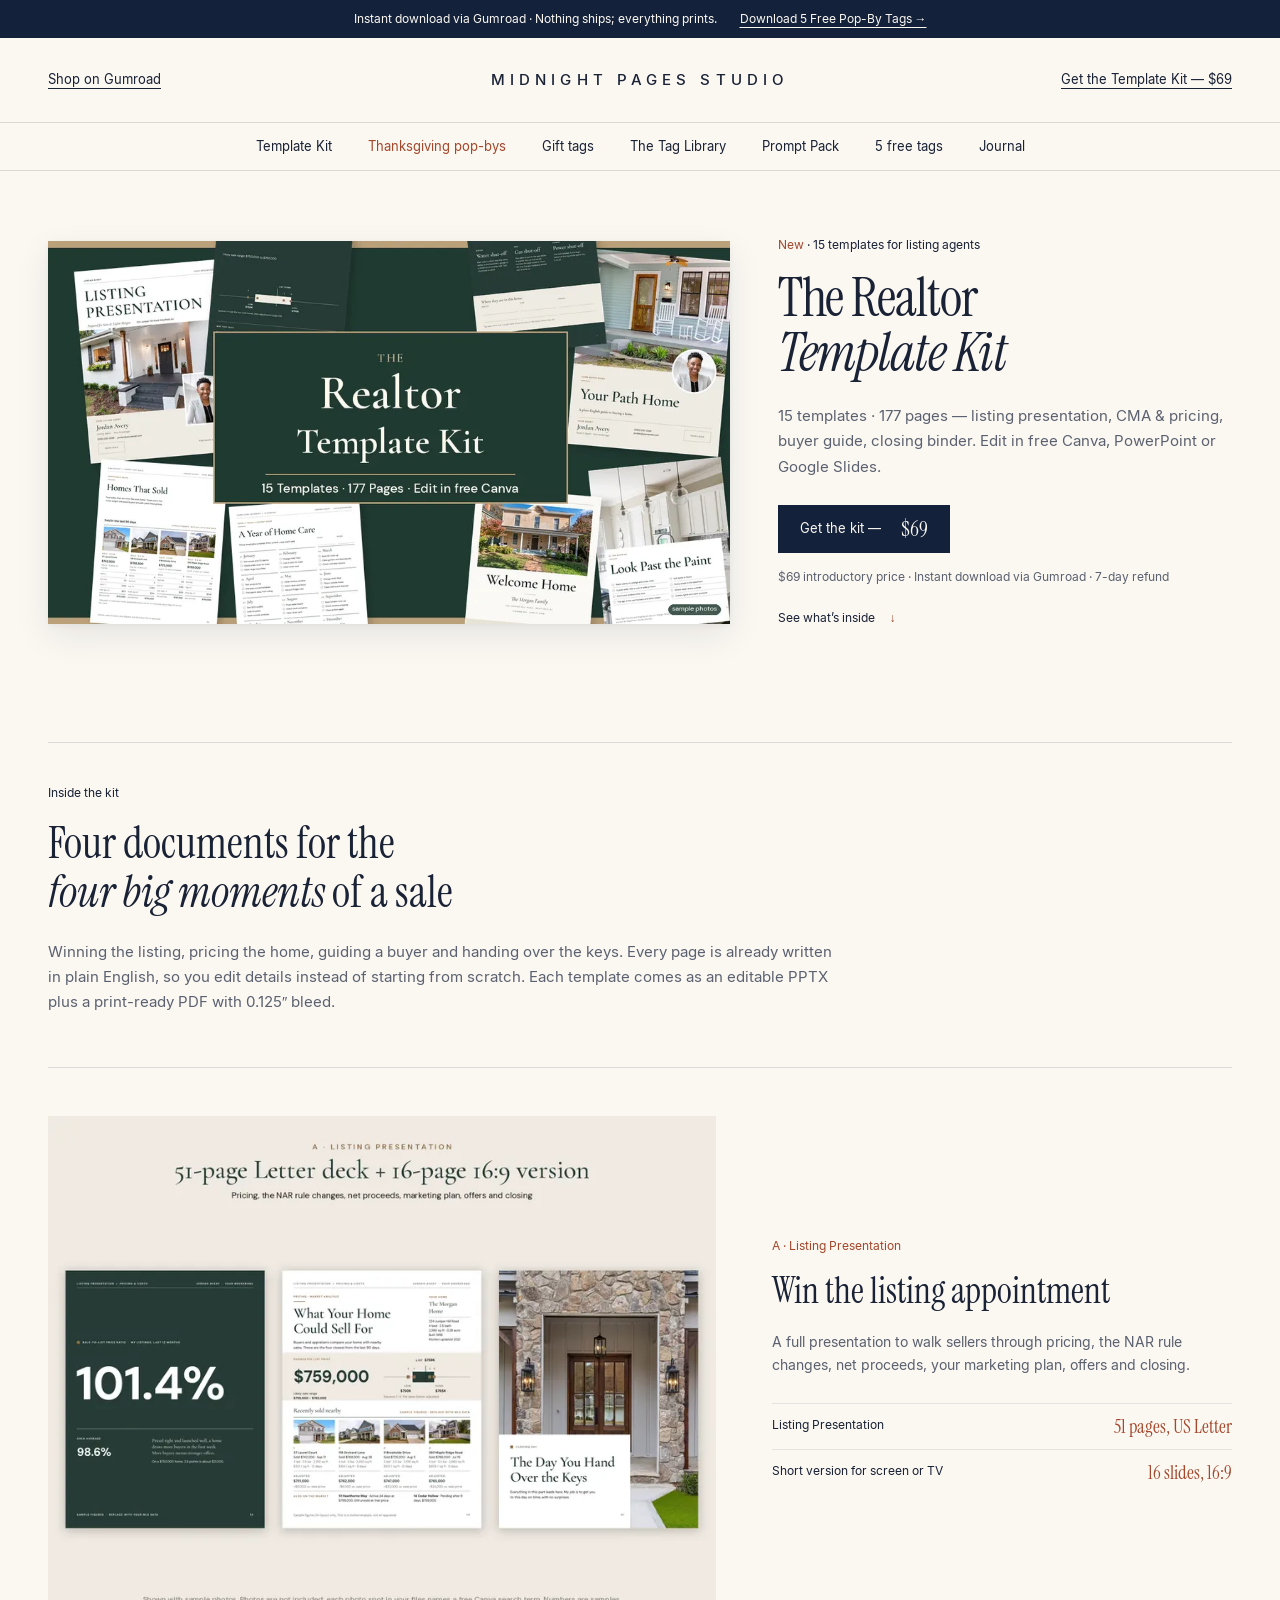
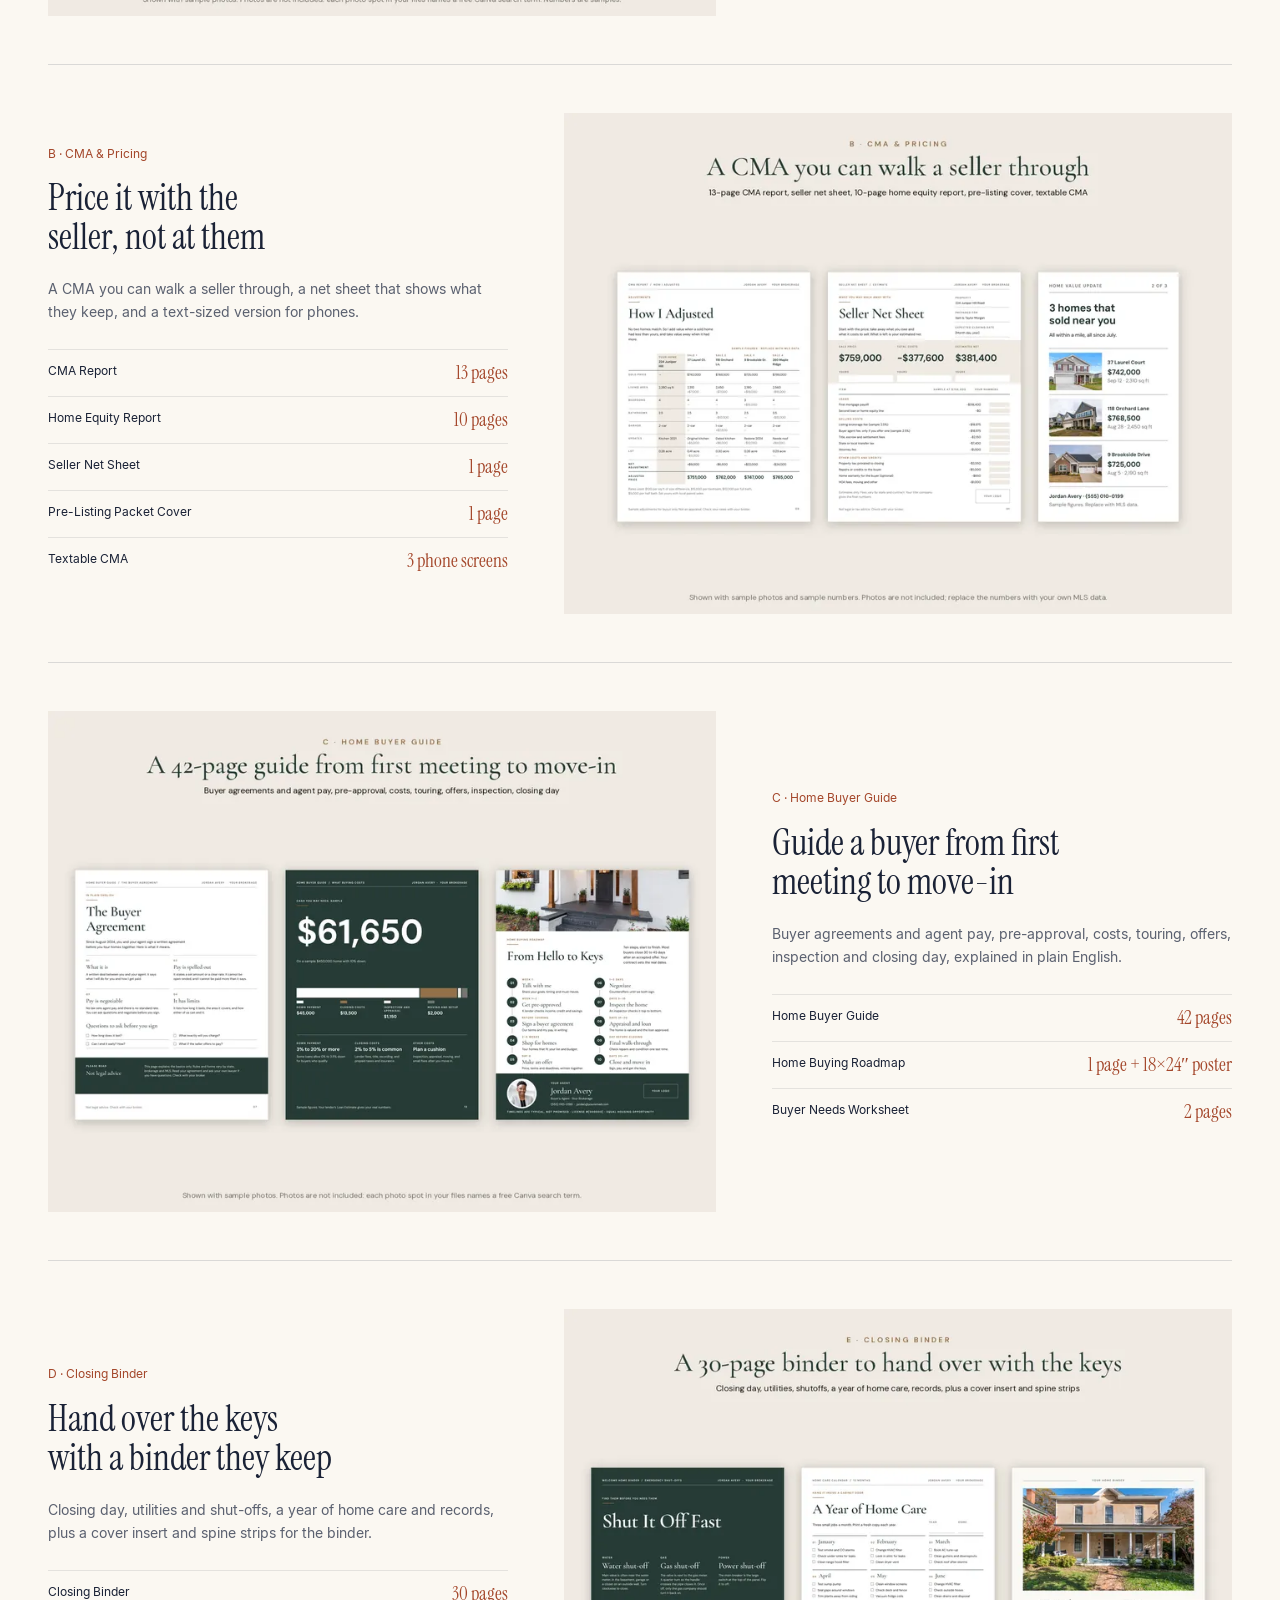
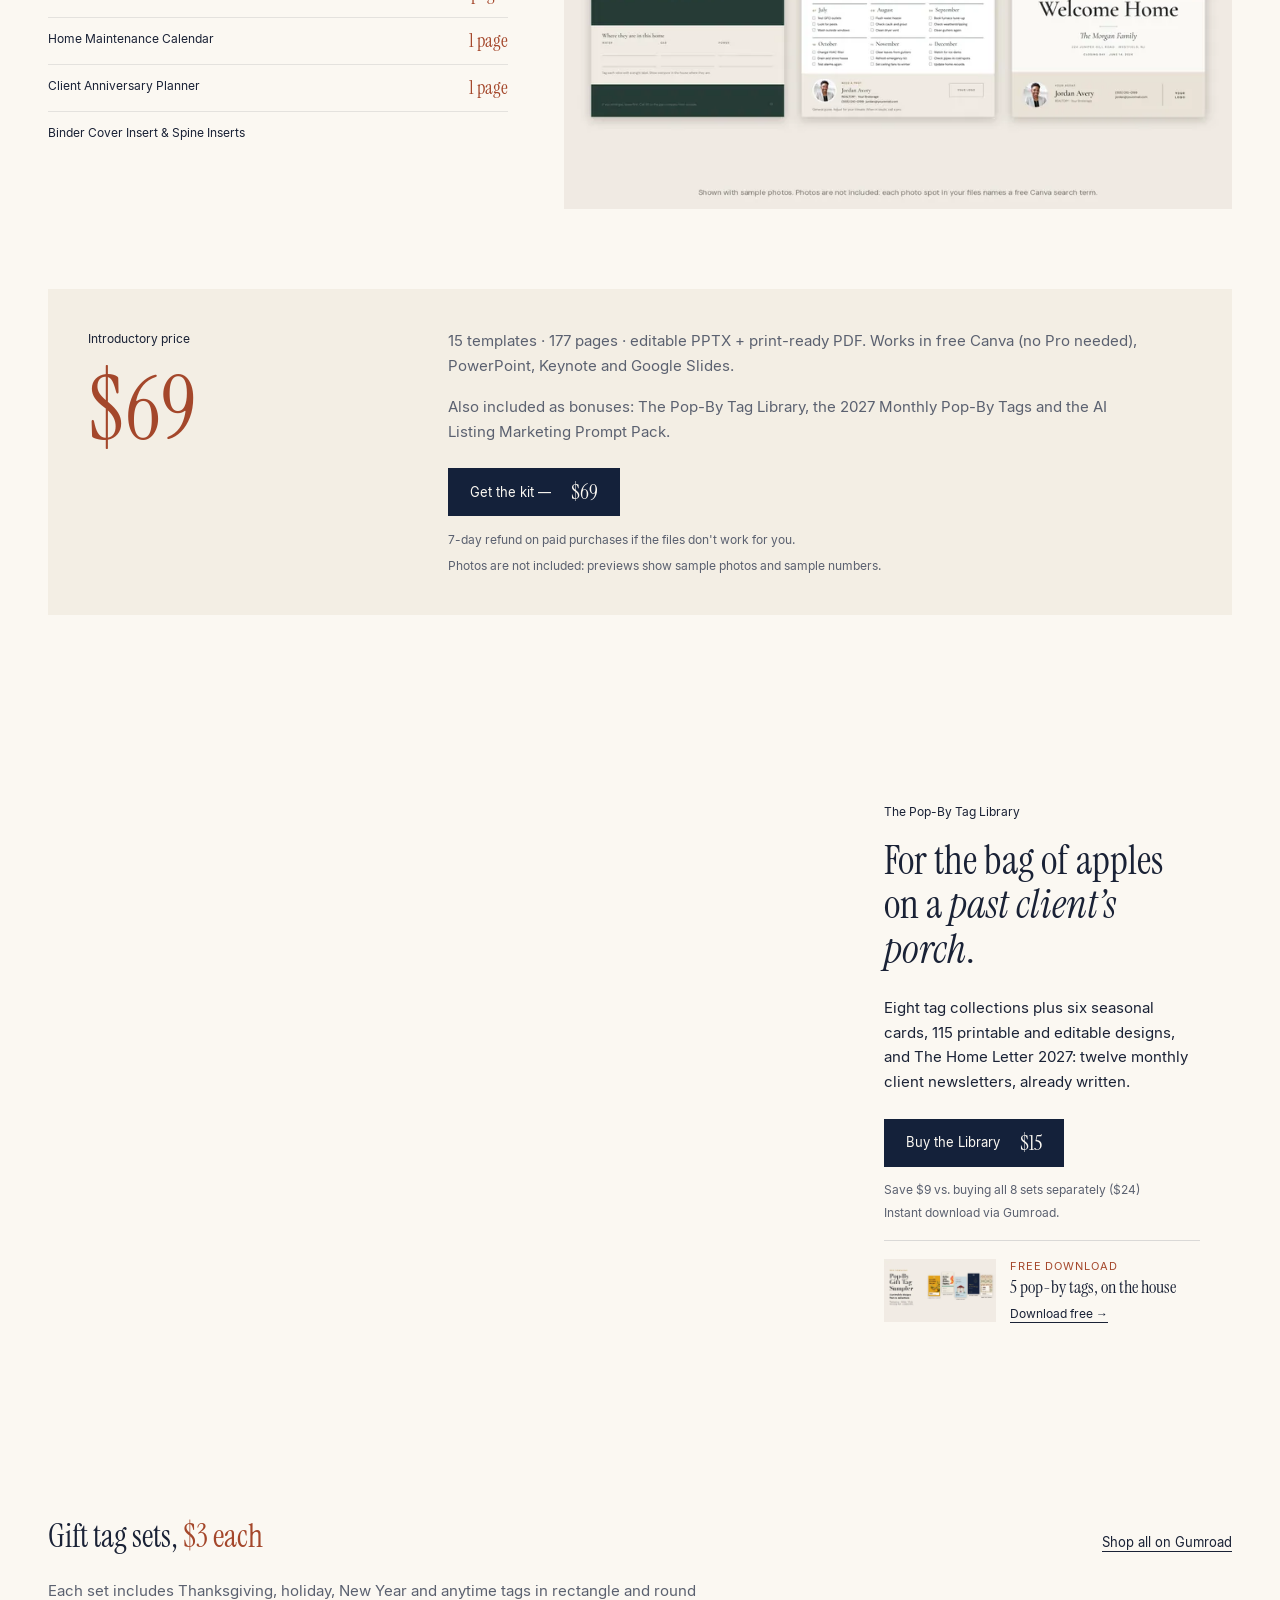
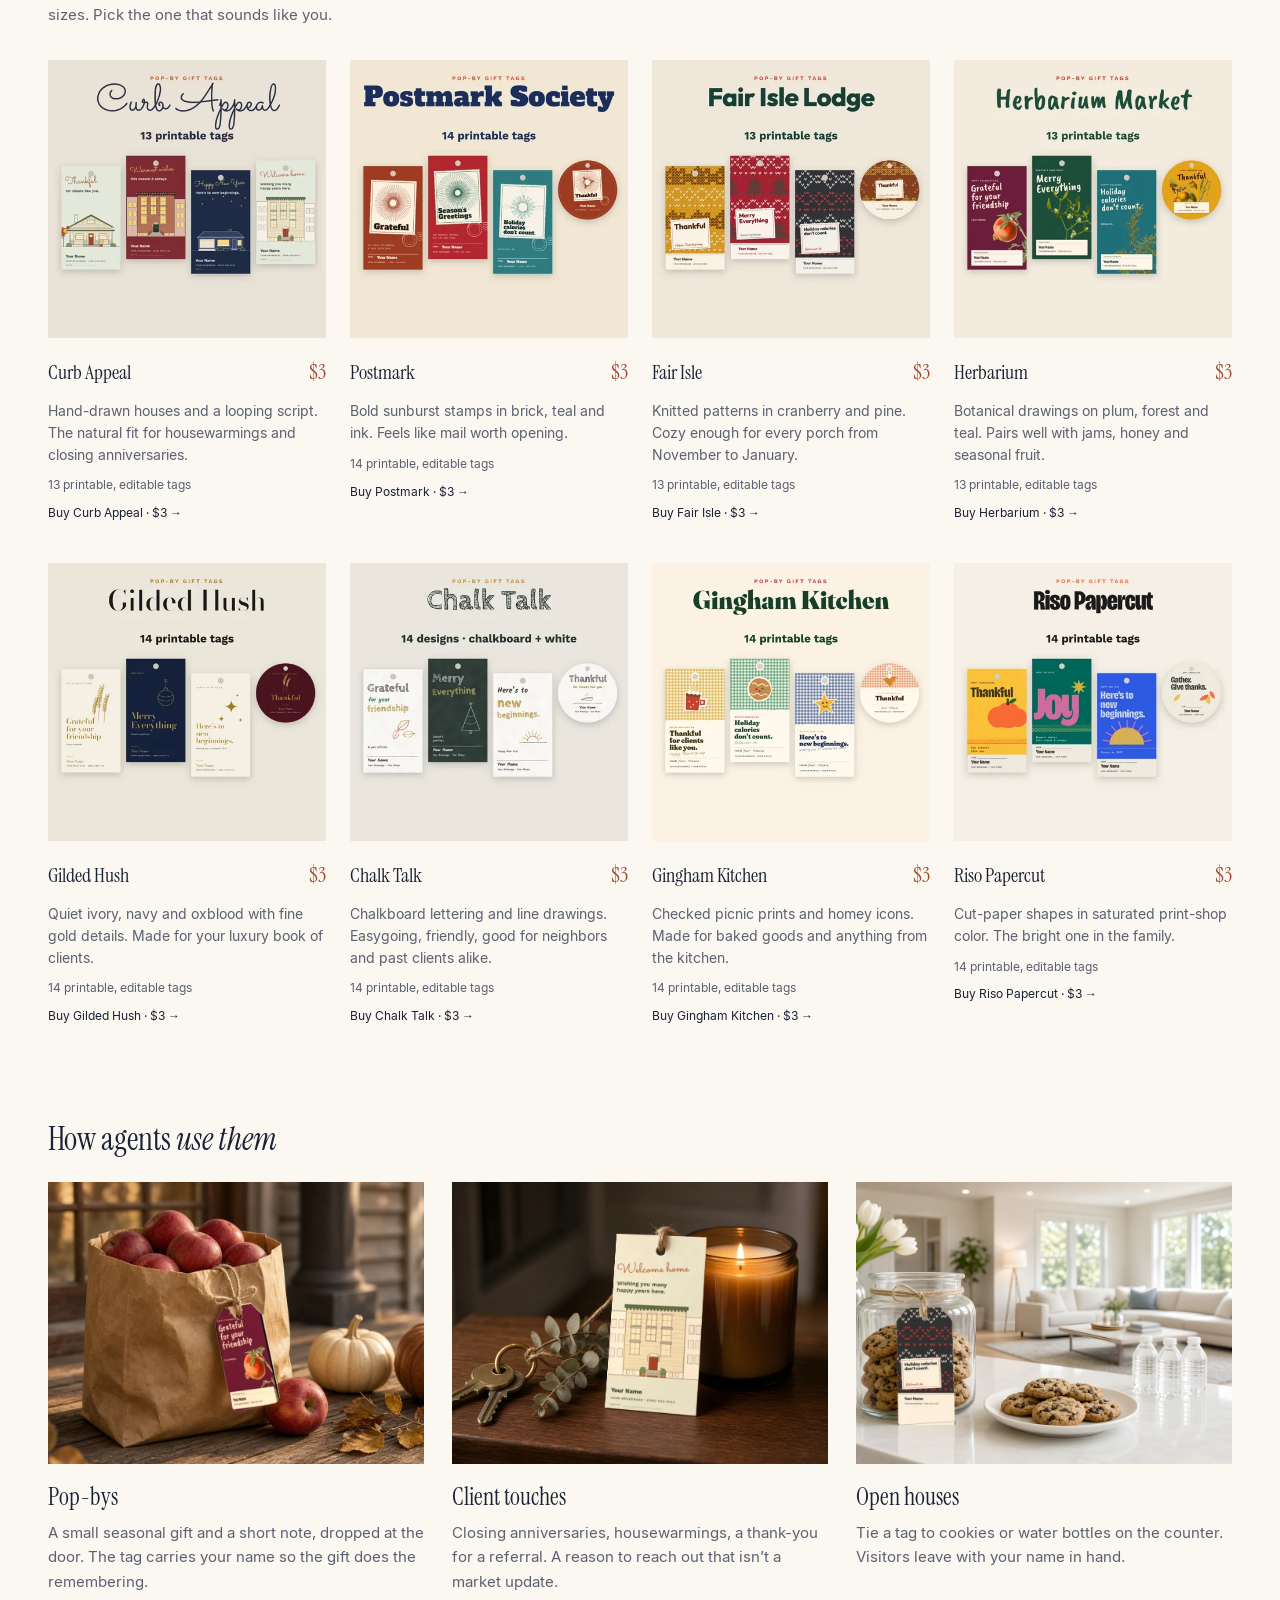
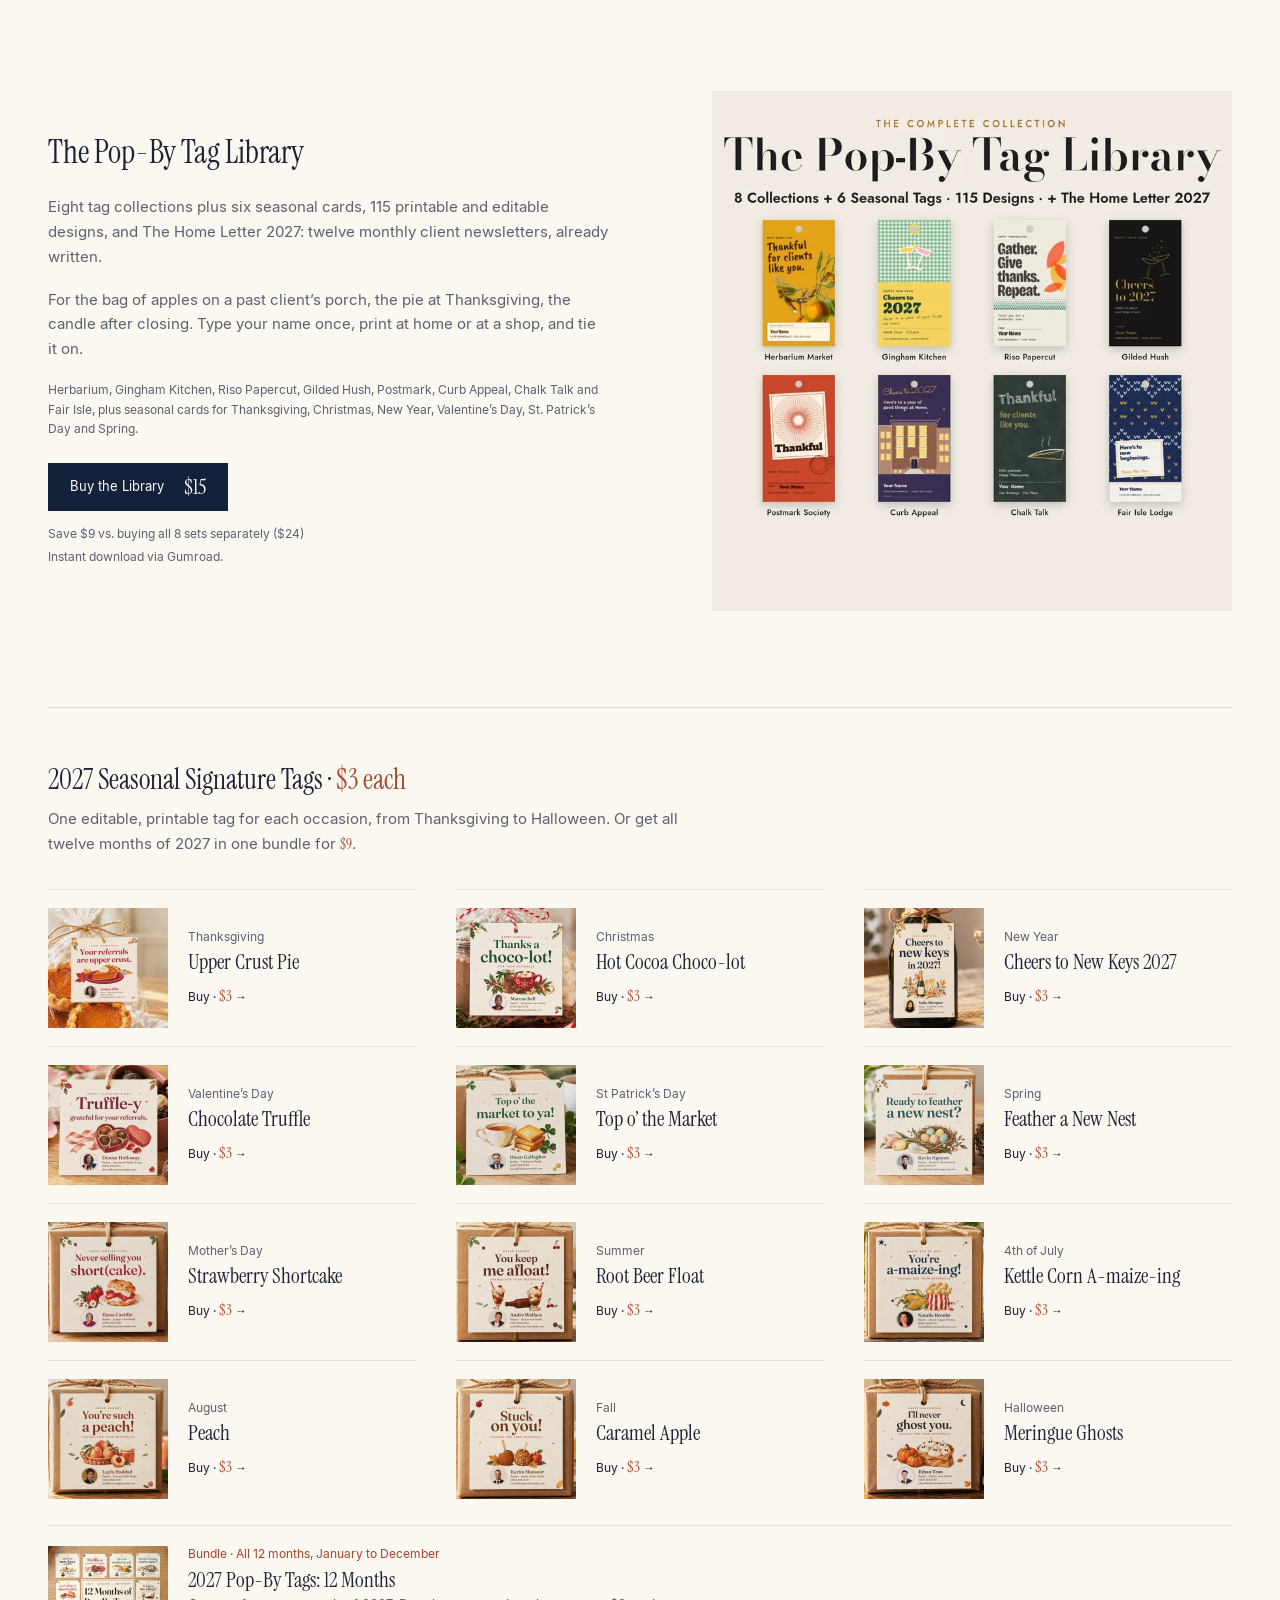
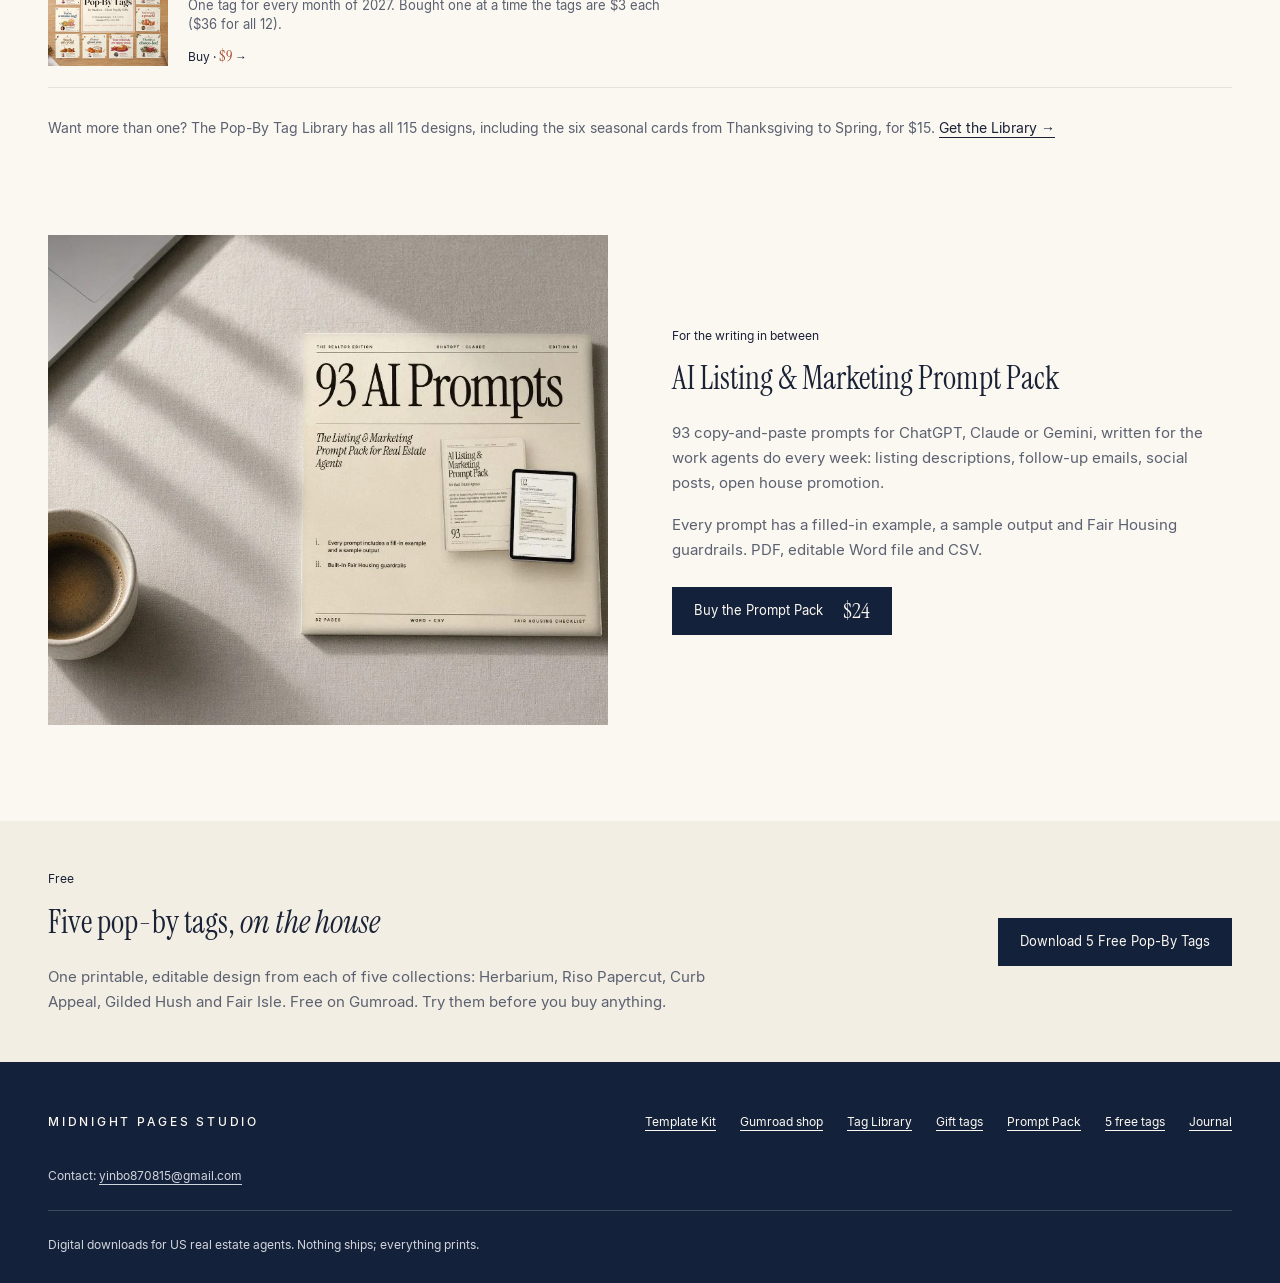
==== commit 37f5c70b: "首页主推换成大套装 The Realtor Template Kit（$69） - 首屏改为大套装：标题「The Realtor Template Kit」、副标题（15 templates · 17" ====
--- a/index.html
+++ b/index.html
@@ -11,11 +11,11 @@
 
   gtag('config', 'AW-18521268865');
 </script>
-<script src="gads.js"></script>
+<script src="gads.js?v=20261023"></script>
 <meta name="google-site-verification" content="4meW_Nu3yF9PD4WnqsLRIQoH3UAK8vVfR-amlGWvHfs" />
 <meta content="width=device-width, initial-scale=1" name="viewport"/>
-<title>Midnight Pages Studio · Pop-by gift tags and printables for real estate agents</title>
-<meta content="Printable, editable pop-by gift tags, client newsletters and AI prompts for US real estate agents. Designed to look like something worth keeping." name="description"/>
+<title>Midnight Pages Studio · The Realtor Template Kit, pop-by gift tags and printables for real estate agents</title>
+<meta content="The Realtor Template Kit: 15 editable templates, 177 pages — listing presentation, CMA &amp; pricing, buyer guide and closing binder for real estate agents. Plus printable pop-by gift tags and client newsletters." name="description"/>
 <meta content="#14213a" name="theme-color"/>
 <link href="favicon.svg" rel="icon" type="image/svg+xml"/>
 <link href="favicon-32.png" rel="icon" sizes="32x32" type="image/png"/>
@@ -29,29 +29,122 @@
 <meta content="https://38763358.github.io/midnight-pages-studio/" property="og:url"/>
 <meta content="summary_large_image" name="twitter:card"/>
 <link as="font" crossorigin="" href="fonts/InstrumentSerif-Regular.woff" rel="preload" type="font/woff"/>
-<link href="styles.css" rel="stylesheet"/>
-<script defer src="utm.js"></script>
-<script defer="True" src="main.js"></script></head>
+<link href="styles.css?v=20261023" rel="stylesheet"/>
+<script defer src="utm.js?v=20261023"></script>
+<script defer src="main.js?v=20261023"></script>
+<script defer src="seasonal-anchor.js?v=20261023"></script></head>
 <body id="top">
 <a class="skip" href="#main">Skip to content</a>
 <div class="promotion">Instant download via Gumroad · Nothing ships; everything prints. <a href="https://midnightpagesstudio.gumroad.com/l/free-pop-by-gift-tags">Download 5 Free Pop-By Tags →</a></div>
 <header class="masthead">
-<div class="wrap masthead__row"><a class="shop-link" href="https://midnightpagesstudio.gumroad.com">Shop on Gumroad</a><a class="wordmark" href="#top" aria-label="Midnight Pages Studio, home">MIDNIGHT PAGES STUDIO</a><a class="masthead__buy" href="https://midnightpagesstudio.gumroad.com/l/pop-by-tag-library"><span class="buy-long">Buy the Library — $15</span><span class="buy-short">Buy · $15</span></a></div>
-<nav aria-label="Primary"><ul class="nav wrap"><li><a class="seasonal" href="#library">Thanksgiving pop-bys</a></li><li><a href="#sets">Gift tags</a></li><li><a href="#library-details">The Tag Library</a></li><li><a href="#prompts">Prompt Pack</a></li><li><a href="https://midnightpagesstudio.gumroad.com/l/free-pop-by-gift-tags">5 free tags</a></li><li><a href="blog/">Journal</a></li></ul></nav>
+<div class="wrap masthead__row"><a class="shop-link" href="https://midnightpagesstudio.gumroad.com">Shop on Gumroad</a><a class="wordmark" href="#top" aria-label="Midnight Pages Studio, home">MIDNIGHT PAGES STUDIO</a><a class="masthead__buy" href="https://midnightpagesstudio.gumroad.com/l/realtor-template-kit?utm_source=homepage"><span class="buy-long">Get the Template Kit — $69</span><span class="buy-short">Kit · $69</span></a></div>
+<nav aria-label="Primary"><ul class="nav wrap"><li><a href="#kit">Template Kit</a></li><li><a class="seasonal" href="#library">Thanksgiving pop-bys</a></li><li><a href="#sets">Gift tags</a></li><li><a href="#library-details">The Tag Library</a></li><li><a href="#prompts">Prompt Pack</a></li><li><a href="https://midnightpagesstudio.gumroad.com/l/free-pop-by-gift-tags">5 free tags</a></li><li><a href="blog/">Journal</a></li></ul></nav>
 </header>
 <main id="main">
-<section class="hero" id="library" aria-labelledby="hero-title">
-<picture class="hero__photo"><source media="(max-width: 600px)" srcset="assets/scenes/v4-hero-porch-mobile.webp"><img src="assets/scenes/v4-hero-porch.webp" width="1280" height="720" fetchpriority="high" alt="A bag of apples with a &quot;Thankful for clients like you&quot; house illustration gift tag and house keys on a front porch beside a navy door"></picture>
-<div class="hero__panel"><p class="intro">The Pop-By Tag Library</p><h1 id="hero-title">For the bag of apples on a <em>past client&rsquo;s porch</em>.</h1><p>Eight tag collections plus six seasonal cards, 115 printable and editable designs, and The Home Letter 2027: twelve monthly client newsletters, already written.</p><a class="btn" href="https://midnightpagesstudio.gumroad.com/l/pop-by-tag-library">Buy the Library <span>$15</span></a><p class="buy-save">Save $9 vs. buying all 8 sets separately ($24)</p><p class="buy-note">Instant download via Gumroad.</p><a class="hero__free" href="https://midnightpagesstudio.gumroad.com/l/free-pop-by-gift-tags"><picture><source type="image/webp" srcset="img/free-tags-480.webp 480w, img/free-tags-960.webp 960w" sizes="(max-width: 600px) 104px, 112px"><img src="img/free-tags-480.jpg" srcset="img/free-tags-480.jpg 480w, img/free-tags-960.jpg 960w" sizes="(max-width: 600px) 104px, 112px" width="480" height="270" decoding="async" alt="Cover of the free Pop-By Gift Tag Sampler: five printable tag designs from five collections"></picture><span class="hero__free-text"><span class="hero__free-eyebrow">Free download</span><span class="hero__free-title">5 pop-by tags, on the house</span><span class="hero__free-cta">Download free <span aria-hidden="true">→</span></span></span></a></div>
+<section class="kit-hero" aria-labelledby="hero-title">
+<div class="wrap kit-hero__inner">
+<picture class="kit-hero__image">
+<source type="image/webp" srcset="img/kit/kit-hero-640.webp 640w, img/kit/kit-hero-960.webp 960w, img/kit/kit-hero-1280.webp 1280w" sizes="(max-width: 600px) 100vw, (max-width: 1000px) 90vw, 740px">
+<img src="img/kit/kit-hero-1280.jpg" srcset="img/kit/kit-hero-640.jpg 640w, img/kit/kit-hero-960.jpg 960w, img/kit/kit-hero-1280.jpg 1280w" sizes="(max-width: 600px) 100vw, (max-width: 1000px) 90vw, 740px" width="1280" height="720" fetchpriority="high" decoding="async" alt="The Realtor Template Kit: real pages from the listing presentation, CMA, buyer guide and closing binder, shown with sample photos">
+</picture>
+<div class="kit-hero__text">
+<p class="intro"><span>New</span> · 15 templates for listing agents</p>
+<h1 id="hero-title">The Realtor <em>Template Kit</em></h1>
+<p class="kit-hero__sub">15 templates · 177 pages — listing presentation, CMA &amp; pricing, buyer guide, closing binder. Edit in free Canva, PowerPoint or Google Slides.</p>
+<a class="btn" href="https://midnightpagesstudio.gumroad.com/l/realtor-template-kit?utm_source=homepage">Get the kit — <span>$69</span></a>
+<p class="buy-note">$69 introductory price · Instant download via Gumroad · 7-day refund</p>
+<a class="kit-hero__more" href="#kit">See what&rsquo;s inside <span aria-hidden="true">↓</span></a>
+</div></div>
+</section>
+<section class="kit" id="kit" aria-labelledby="kit-title">
+<div class="wrap">
+<header class="kit__head">
+<p class="intro">Inside the kit</p>
+<h2 id="kit-title">Four documents for the <em>four big moments</em> of a sale</h2>
+<p class="section-note">Winning the listing, pricing the home, guiding a buyer and handing over the keys. Every page is already written in plain English, so you edit details instead of starting from scratch. Each template comes as an editable PPTX plus a print-ready PDF with 0.125&Prime; bleed.</p>
+</header>
+<article class="kit-module">
+<picture class="kit-module__image">
+<source type="image/webp" srcset="img/kit/listing-presentation-800.webp 800w, img/kit/listing-presentation-1200.webp 1200w, img/kit/listing-presentation-1600.webp 1600w" sizes="(max-width: 600px) 100vw, (max-width: 1000px) 90vw, 760px">
+<img src="img/kit/listing-presentation-1600.jpg" srcset="img/kit/listing-presentation-800.jpg 800w, img/kit/listing-presentation-1200.jpg 1200w, img/kit/listing-presentation-1600.jpg 1600w" sizes="(max-width: 600px) 100vw, (max-width: 1000px) 90vw, 760px" width="1600" height="1200" loading="lazy" decoding="async" alt="Three pages from the 51-page listing presentation: a sale-to-list ratio page, a pricing analysis page and a closing-day page, shown with sample photos">
+</picture>
+<div class="kit-module__text">
+<p class="intro">A · Listing Presentation</p>
+<h3>Win the listing appointment</h3>
+<p class="kit-module__description">A full presentation to walk sellers through pricing, the NAR rule changes, net proceeds, your marketing plan, offers and closing.</p>
+<ul class="kit-module__items"><li><span>Listing Presentation</span><span class="kit-module__count">51 pages, US Letter</span></li>
+<li><span>Short version for screen or TV</span><span class="kit-module__count">16 slides, 16:9</span></li></ul>
+</div>
+</article>
+<article class="kit-module">
+<picture class="kit-module__image">
+<source type="image/webp" srcset="img/kit/cma-pricing-800.webp 800w, img/kit/cma-pricing-1200.webp 1200w, img/kit/cma-pricing-1600.webp 1600w" sizes="(max-width: 600px) 100vw, (max-width: 1000px) 90vw, 760px">
+<img src="img/kit/cma-pricing-1600.jpg" srcset="img/kit/cma-pricing-800.jpg 800w, img/kit/cma-pricing-1200.jpg 1200w, img/kit/cma-pricing-1600.jpg 1600w" sizes="(max-width: 600px) 100vw, (max-width: 1000px) 90vw, 760px" width="1600" height="1200" loading="lazy" decoding="async" alt="Pages from the CMA and pricing module: an adjustments table, a seller net sheet and a textable CMA phone screen, shown with sample numbers">
+</picture>
+<div class="kit-module__text">
+<p class="intro">B · CMA &amp; Pricing</p>
+<h3>Price it with the seller, not at them</h3>
+<p class="kit-module__description">A CMA you can walk a seller through, a net sheet that shows what they keep, and a text-sized version for phones.</p>
+<ul class="kit-module__items"><li><span>CMA Report</span><span class="kit-module__count">13 pages</span></li>
+<li><span>Home Equity Report</span><span class="kit-module__count">10 pages</span></li>
+<li><span>Seller Net Sheet</span><span class="kit-module__count">1 page</span></li>
+<li><span>Pre-Listing Packet Cover</span><span class="kit-module__count">1 page</span></li>
+<li><span>Textable CMA</span><span class="kit-module__count">3 phone screens</span></li></ul>
+</div>
+</article>
+<article class="kit-module">
+<picture class="kit-module__image">
+<source type="image/webp" srcset="img/kit/buyer-guide-800.webp 800w, img/kit/buyer-guide-1200.webp 1200w, img/kit/buyer-guide-1600.webp 1600w" sizes="(max-width: 600px) 100vw, (max-width: 1000px) 90vw, 760px">
+<img src="img/kit/buyer-guide-1600.jpg" srcset="img/kit/buyer-guide-800.jpg 800w, img/kit/buyer-guide-1200.jpg 1200w, img/kit/buyer-guide-1600.jpg 1600w" sizes="(max-width: 600px) 100vw, (max-width: 1000px) 90vw, 760px" width="1600" height="1200" loading="lazy" decoding="async" alt="Pages from the 42-page home buyer guide: the buyer agreement, cash needed to buy and a ten-step roadmap, shown with sample photos">
+</picture>
+<div class="kit-module__text">
+<p class="intro">C · Home Buyer Guide</p>
+<h3>Guide a buyer from first meeting to move-in</h3>
+<p class="kit-module__description">Buyer agreements and agent pay, pre-approval, costs, touring, offers, inspection and closing day, explained in plain English.</p>
+<ul class="kit-module__items"><li><span>Home Buyer Guide</span><span class="kit-module__count">42 pages</span></li>
+<li><span>Home Buying Roadmap</span><span class="kit-module__count">1 page + 18×24″ poster</span></li>
+<li><span>Buyer Needs Worksheet</span><span class="kit-module__count">2 pages</span></li></ul>
+</div>
+</article>
+<article class="kit-module">
+<picture class="kit-module__image">
+<source type="image/webp" srcset="img/kit/closing-binder-800.webp 800w, img/kit/closing-binder-1200.webp 1200w, img/kit/closing-binder-1600.webp 1600w" sizes="(max-width: 600px) 100vw, (max-width: 1000px) 90vw, 760px">
+<img src="img/kit/closing-binder-1600.jpg" srcset="img/kit/closing-binder-800.jpg 800w, img/kit/closing-binder-1200.jpg 1200w, img/kit/closing-binder-1600.jpg 1600w" sizes="(max-width: 600px) 100vw, (max-width: 1000px) 90vw, 760px" width="1600" height="1200" loading="lazy" decoding="async" alt="Pages from the 30-page closing binder: emergency shut-offs, a year of home care calendar and a welcome home cover, shown with sample photos">
+</picture>
+<div class="kit-module__text">
+<p class="intro">D · Closing Binder</p>
+<h3>Hand over the keys with a binder they keep</h3>
+<p class="kit-module__description">Closing day, utilities and shut-offs, a year of home care and records, plus a cover insert and spine strips for the binder.</p>
+<ul class="kit-module__items"><li><span>Closing Binder</span><span class="kit-module__count">30 pages</span></li>
+<li><span>Home Maintenance Calendar</span><span class="kit-module__count">1 page</span></li>
+<li><span>Client Anniversary Planner</span><span class="kit-module__count">1 page</span></li>
+<li><span>Binder Cover Insert &amp; Spine Inserts</span></li></ul>
+</div>
+</article>
+<div class="kit-offer">
+<div class="kit-offer__price"><p class="intro">Introductory price</p><p>$69</p></div>
+<div class="kit-offer__details">
+<p>15 templates · 177 pages · editable PPTX + print-ready PDF. Works in free Canva (no Pro needed), PowerPoint, Keynote and Google Slides.</p>
+<p>Also included as bonuses: The Pop-By Tag Library, the 2027 Monthly Pop-By Tags and the AI Listing Marketing Prompt Pack.</p>
+<a class="btn" href="https://midnightpagesstudio.gumroad.com/l/realtor-template-kit?utm_source=homepage">Get the kit — <span>$69</span></a>
+<p class="buy-note">7-day refund on paid purchases if the files don't work for you.</p>
+<p class="buy-note">Photos are not included: previews show sample photos and sample numbers.</p>
+</div></div>
+</div></section>
+
+<section class="hero" id="library" aria-labelledby="library-hero-title">
+<picture class="hero__photo"><source media="(max-width: 600px)" srcset="assets/scenes/v4-hero-porch-mobile.webp"><img src="assets/scenes/v4-hero-porch.webp" width="1280" height="720" loading="lazy" decoding="async" alt="A bag of apples with a &quot;Thankful for clients like you&quot; house illustration gift tag and house keys on a front porch beside a navy door"></picture>
+<div class="hero__panel"><p class="intro">The Pop-By Tag Library</p><h2 id="library-hero-title">For the bag of apples on a <em>past client&rsquo;s porch</em>.</h2><p>Eight tag collections plus six seasonal cards, 115 printable and editable designs, and The Home Letter 2027: twelve monthly client newsletters, already written.</p><a class="btn" href="https://midnightpagesstudio.gumroad.com/l/pop-by-tag-library">Buy the Library <span>$15</span></a><p class="buy-save">Save $9 vs. buying all 8 sets separately ($24)</p><p class="buy-note">Instant download via Gumroad.</p><a class="hero__free" href="https://midnightpagesstudio.gumroad.com/l/free-pop-by-gift-tags"><picture><source type="image/webp" srcset="img/free-tags-480.webp 480w, img/free-tags-960.webp 960w" sizes="(max-width: 600px) 104px, 112px"><img src="img/free-tags-480.jpg" srcset="img/free-tags-480.jpg 480w, img/free-tags-960.jpg 960w" sizes="(max-width: 600px) 104px, 112px" width="480" height="270" decoding="async" alt="Cover of the free Pop-By Gift Tag Sampler: five printable tag designs from five collections"></picture><span class="hero__free-text"><span class="hero__free-eyebrow">Free download</span><span class="hero__free-title">5 pop-by tags, on the house</span><span class="hero__free-cta">Download free <span aria-hidden="true">→</span></span></span></a></div>
 </section>
 <section class="section wrap" id="sets" aria-labelledby="sets-title"><header class="section-head"><div><h2 id="sets-title">Gift tag sets, <span class="price">$3 each</span></h2><p class="section-note">Each set includes Thanksgiving, holiday, New Year and anytime tags in rectangle and round sizes. Pick the one that sounds like you.</p></div><a class="shop-all" href="https://midnightpagesstudio.gumroad.com">Shop all on Gumroad</a></header><ul class="products"><li><a class="product" href="https://midnightpagesstudio.gumroad.com/l/curb-appeal-pop-by-gift-tags"><img src="img/curb-appeal-480.webp" srcset="img/curb-appeal-480.webp 480w, img/curb-appeal-800.webp 800w" sizes="(max-width: 600px) 44vw, (max-width: 900px) 45vw, 23vw" width="800" height="800" loading="lazy" decoding="async" alt="Curb Appeal gift tag set: printable designs arranged on paper"><div class="product__heading"><h3>Curb Appeal</h3><span class="price">$3</span></div><p class="product__desc">Hand-drawn houses and a looping script. The natural fit for housewarmings and closing anniversaries.</p><p class="product__count">13 printable, editable tags</p><span class="product__buy">Buy Curb Appeal · $3 <span aria-hidden="true">→</span></span></a></li><li><a class="product" href="https://midnightpagesstudio.gumroad.com/l/postmark-society-pop-by-gift-tags"><img src="img/postmark-480.webp" srcset="img/postmark-480.webp 480w, img/postmark-800.webp 800w" sizes="(max-width: 600px) 44vw, (max-width: 900px) 45vw, 23vw" width="800" height="800" loading="lazy" decoding="async" alt="Postmark gift tag set: printable designs arranged on paper"><div class="product__heading"><h3>Postmark</h3><span class="price">$3</span></div><p class="product__desc">Bold sunburst stamps in brick, teal and ink. Feels like mail worth opening.</p><p class="product__count">14 printable, editable tags</p><span class="product__buy">Buy Postmark · $3 <span aria-hidden="true">→</span></span></a></li><li><a class="product" href="https://midnightpagesstudio.gumroad.com/l/fair-isle-lodge-pop-by-gift-tags"><img src="img/fair-isle-480.webp" srcset="img/fair-isle-480.webp 480w, img/fair-isle-800.webp 800w" sizes="(max-width: 600px) 44vw, (max-width: 900px) 45vw, 23vw" width="800" height="800" loading="lazy" decoding="async" alt="Fair Isle gift tag set: printable designs arranged on paper"><div class="product__heading"><h3>Fair Isle</h3><span class="price">$3</span></div><p class="product__desc">Knitted patterns in cranberry and pine. Cozy enough for every porch from November to January.</p><p class="product__count">13 printable, editable tags</p><span class="product__buy">Buy Fair Isle · $3 <span aria-hidden="true">→</span></span></a></li><li><a class="product" href="https://midnightpagesstudio.gumroad.com/l/herbarium-market-pop-by-gift-tags"><img src="img/herbarium-480.webp" srcset="img/herbarium-480.webp 480w, img/herbarium-800.webp 800w" sizes="(max-width: 600px) 44vw, (max-width: 900px) 45vw, 23vw" width="800" height="800" loading="lazy" decoding="async" alt="Herbarium gift tag set: printable designs arranged on paper"><div class="product__heading"><h3>Herbarium</h3><span class="price">$3</span></div><p class="product__desc">Botanical drawings on plum, forest and teal. Pairs well with jams, honey and seasonal fruit.</p><p class="product__count">13 printable, editable tags</p><span class="product__buy">Buy Herbarium · $3 <span aria-hidden="true">→</span></span></a></li><li><a class="product" href="https://midnightpagesstudio.gumroad.com/l/gilded-hush-pop-by-gift-tags"><img src="img/gilded-hush-480.webp" srcset="img/gilded-hush-480.webp 480w, img/gilded-hush-800.webp 800w" sizes="(max-width: 600px) 44vw, (max-width: 900px) 45vw, 23vw" width="800" height="800" loading="lazy" decoding="async" alt="Gilded Hush gift tag set: printable designs arranged on paper"><div class="product__heading"><h3>Gilded Hush</h3><span class="price">$3</span></div><p class="product__desc">Quiet ivory, navy and oxblood with fine gold details. Made for your luxury book of clients.</p><p class="product__count">14 printable, editable tags</p><span class="product__buy">Buy Gilded Hush · $3 <span aria-hidden="true">→</span></span></a></li><li><a class="product" href="https://midnightpagesstudio.gumroad.com/l/chalk-talk-pop-by-gift-tags"><img src="img/chalk-talk-480.webp" srcset="img/chalk-talk-480.webp 480w, img/chalk-talk-800.webp 800w" sizes="(max-width: 600px) 44vw, (max-width: 900px) 45vw, 23vw" width="800" height="800" loading="lazy" decoding="async" alt="Chalk Talk gift tag set: printable designs arranged on paper"><div class="product__heading"><h3>Chalk Talk</h3><span class="price">$3</span></div><p class="product__desc">Chalkboard lettering and line drawings. Easygoing, friendly, good for neighbors and past clients alike.</p><p class="product__count">14 printable, editable tags</p><span class="product__buy">Buy Chalk Talk · $3 <span aria-hidden="true">→</span></span></a></li><li><a class="product" href="https://midnightpagesstudio.gumroad.com/l/gingham-kitchen-pop-by-gift-tags"><img src="img/gingham-kitchen-480.webp" srcset="img/gingham-kitchen-480.webp 480w, img/gingham-kitchen-800.webp 800w" sizes="(max-width: 600px) 44vw, (max-width: 900px) 45vw, 23vw" width="800" height="800" loading="lazy" decoding="async" alt="Gingham Kitchen gift tag set: printable designs arranged on paper"><div class="product__heading"><h3>Gingham Kitchen</h3><span class="price">$3</span></div><p class="product__desc">Checked picnic prints and homey icons. Made for baked goods and anything from the kitchen.</p><p class="product__count">14 printable, editable tags</p><span class="product__buy">Buy Gingham Kitchen · $3 <span aria-hidden="true">→</span></span></a></li><li><a class="product" href="https://midnightpagesstudio.gumroad.com/l/riso-papercut-pop-by-gift-tags"><img src="img/riso-papercut-480.webp" srcset="img/riso-papercut-480.webp 480w, img/riso-papercut-800.webp 800w" sizes="(max-width: 600px) 44vw, (max-width: 900px) 45vw, 23vw" width="800" height="800" loading="lazy" decoding="async" alt="Riso Papercut gift tag set: printable designs arranged on paper"><div class="product__heading"><h3>Riso Papercut</h3><span class="price">$3</span></div><p class="product__desc">Cut-paper shapes in saturated print-shop color. The bright one in the family.</p><p class="product__count">14 printable, editable tags</p><span class="product__buy">Buy Riso Papercut · $3 <span aria-hidden="true">→</span></span></a></li></ul></section>
 <section class="section wrap how" aria-labelledby="how-title"><h2 id="how-title">How agents <em>use them</em></h2><ul class="use-grid"><li><img src="assets/scenes/use-popby-porch.webp" width="1280" height="960" loading="lazy" decoding="async" alt="A bag of apples on an autumn porch with a plum Herbarium gift tag tied to the handle"><h3>Pop-bys</h3><p>A small seasonal gift and a short note, dropped at the door. The tag carries your name so the gift does the remembering.</p></li><li><img src="assets/scenes/v4-use-keys.webp" width="1280" height="960" loading="lazy" decoding="async" alt="House keys and a candle with a &quot;Welcome home&quot; gift tag"><h3>Client touches</h3><p>Closing anniversaries, housewarmings, a thank-you for a referral. A reason to reach out that isn’t a market update.</p></li><li><img src="assets/scenes/v4-use-openhouse.webp" width="1280" height="960" loading="lazy" decoding="async" alt="A cookie jar with a gift tag on a model home kitchen island"><h3>Open houses</h3><p>Tie a tag to cookies or water bottles on the counter. Visitors leave with your name in hand.</p></li></ul></section>
 <section class="section wrap library-details" id="library-details" aria-labelledby="library-title"><div class="detail-text"><h2 id="library-title">The Pop-By Tag Library</h2><p>Eight tag collections plus six seasonal cards, 115 printable and editable designs, and The Home Letter 2027: twelve monthly client newsletters, already written.</p><p>For the bag of apples on a past client’s porch, the pie at Thanksgiving, the candle after closing. Type your name once, print at home or at a shop, and tie it on.</p><p class="collection-caption">Herbarium, Gingham Kitchen, Riso Papercut, Gilded Hush, Postmark, Curb Appeal, Chalk Talk and Fair Isle, plus seasonal cards for Thanksgiving, Christmas, New Year, Valentine’s Day, St. Patrick’s Day and Spring.</p><a class="btn" href="https://midnightpagesstudio.gumroad.com/l/pop-by-tag-library">Buy the Library <span>$15</span></a><p class="buy-save">Save $9 vs. buying all 8 sets separately ($24)</p><p class="buy-note">Instant download via Gumroad.</p></div><figure><picture><source type="image/webp" srcset="img/library-115sq-480.webp 480w, img/library-115sq-800.webp 800w" sizes="(max-width: 600px) 90vw, 520px"><img src="img/library-115sq-800.jpg" srcset="img/library-115sq-480.jpg 480w, img/library-115sq-800.jpg 800w" sizes="(max-width: 600px) 90vw, 520px" width="800" height="800" loading="lazy" decoding="async" alt="The Pop-By Tag Library: 8 collections plus 6 seasonal tags, 115 designs, plus The Home Letter 2027. One tag from each collection: Herbarium Market, Gingham Kitchen, Riso Papercut, Gilded Hush, Postmark Society, Curb Appeal, Chalk Talk and Fair Isle Lodge"></picture></figure></section>
-<section class="section wrap seasonals" id="seasonal" aria-labelledby="seasonal-title"><header class="seasonals__head"><h2 id="seasonal-title">2027 Seasonal Signature Tags · <span class="price">$3 each</span></h2><p class="section-note">One editable, printable tag for each occasion, from Thanksgiving to Halloween. Or get all twelve months of 2027 in one bundle for <span class="price">$9</span>.</p></header><ul class="seasonals__list"><li><a class="season" href="https://midnightpagesstudio.gumroad.com/l/thanksgiving-pop-by-tag-upper-crust"><picture><source type="image/webp" srcset="img/seasonal/thanksgiving-480.webp 480w, img/seasonal/thanksgiving-800.webp 800w" sizes="(max-width: 600px) 64vw, 120px"><img src="img/seasonal/thanksgiving-480.jpg" srcset="img/seasonal/thanksgiving-480.jpg 480w, img/seasonal/thanksgiving-800.jpg 800w" sizes="(max-width: 600px) 64vw, 120px" width="480" height="480" loading="lazy" decoding="async" alt="Upper Crust Pie pop-by tag: “Your referrals are upper crust” Thanksgiving tag tied to a bag of pies"></picture><span class="season__text"><span class="season__occasion">Thanksgiving</span><span class="season__name">Upper Crust Pie</span><span class="season__buy">Buy · <span class="price">$3</span> <span aria-hidden="true">→</span></span></span></a></li><li><a class="season" href="https://midnightpagesstudio.gumroad.com/l/christmas-pop-by-tag-choco-lot"><picture><source type="image/webp" srcset="img/seasonal/christmas-480.webp 480w, img/seasonal/christmas-800.webp 800w" sizes="(max-width: 600px) 64vw, 120px"><img src="img/seasonal/christmas-480.jpg" srcset="img/seasonal/christmas-480.jpg 480w, img/seasonal/christmas-800.jpg 800w" sizes="(max-width: 600px) 64vw, 120px" width="480" height="480" loading="lazy" decoding="async" alt="Hot Cocoa Choco-lot pop-by tag: “Thanks a choco-lot” Christmas tag on a jar of hot cocoa mix"></picture><span class="season__text"><span class="season__occasion">Christmas</span><span class="season__name">Hot Cocoa Choco-lot</span><span class="season__buy">Buy · <span class="price">$3</span> <span aria-hidden="true">→</span></span></span></a></li><li><a class="season" href="https://midnightpagesstudio.gumroad.com/l/new-year-pop-by-tag-new-keys-2027"><picture><source type="image/webp" srcset="img/seasonal/new-year-480.webp 480w, img/seasonal/new-year-800.webp 800w" sizes="(max-width: 600px) 64vw, 120px"><img src="img/seasonal/new-year-480.jpg" srcset="img/seasonal/new-year-480.jpg 480w, img/seasonal/new-year-800.jpg 800w" sizes="(max-width: 600px) 64vw, 120px" width="480" height="480" loading="lazy" decoding="async" alt="Cheers to New Keys 2027 pop-by tag: “Cheers to new keys in 2027” bottle hang tag on a bottle of sparkling wine"></picture><span class="season__text"><span class="season__occasion">New Year</span><span class="season__name">Cheers to New Keys 2027</span><span class="season__buy">Buy · <span class="price">$3</span> <span aria-hidden="true">→</span></span></span></a></li><li><a class="season" href="https://midnightpagesstudio.gumroad.com/l/valentines-pop-by-tag-truffle-y"><picture><source type="image/webp" srcset="img/seasonal/valentines-480.webp 480w, img/seasonal/valentines-800.webp 800w" sizes="(max-width: 600px) 64vw, 120px"><img src="img/seasonal/valentines-480.jpg" srcset="img/seasonal/valentines-480.jpg 480w, img/seasonal/valentines-800.jpg 800w" sizes="(max-width: 600px) 64vw, 120px" width="480" height="480" loading="lazy" decoding="async" alt="Chocolate Truffle pop-by tag: “Truffle-y grateful for your referrals” Valentine’s Day tag beside a box of chocolates"></picture><span class="season__text"><span class="season__occasion">Valentine’s Day</span><span class="season__name">Chocolate Truffle</span><span class="season__buy">Buy · <span class="price">$3</span> <span aria-hidden="true">→</span></span></span></a></li><li><a class="season" href="https://midnightpagesstudio.gumroad.com/l/st-patricks-pop-by-tag-top-o-the-market"><picture><source type="image/webp" srcset="img/seasonal/st-patricks-480.webp 480w, img/seasonal/st-patricks-800.webp 800w" sizes="(max-width: 600px) 64vw, 120px"><img src="img/seasonal/st-patricks-480.jpg" srcset="img/seasonal/st-patricks-480.jpg 480w, img/seasonal/st-patricks-800.jpg 800w" sizes="(max-width: 600px) 64vw, 120px" width="480" height="480" loading="lazy" decoding="async" alt="Top o’ the Market pop-by tag: “Top o’ the market to ya” St Patrick’s Day tag with tea and shortbread"></picture><span class="season__text"><span class="season__occasion">St Patrick’s Day</span><span class="season__name">Top o’ the Market</span><span class="season__buy">Buy · <span class="price">$3</span> <span aria-hidden="true">→</span></span></span></a></li><li><a class="season" href="https://midnightpagesstudio.gumroad.com/l/spring-pop-by-tag-feather-a-new-nest"><picture><source type="image/webp" srcset="img/seasonal/spring-480.webp 480w, img/seasonal/spring-800.webp 800w" sizes="(max-width: 600px) 64vw, 120px"><img src="img/seasonal/spring-480.jpg" srcset="img/seasonal/spring-480.jpg 480w, img/seasonal/spring-800.jpg 800w" sizes="(max-width: 600px) 64vw, 120px" width="480" height="480" loading="lazy" decoding="async" alt="Feather a New Nest pop-by tag: “Ready to feather a new nest?” spring tag on a box with a nest of eggs"></picture><span class="season__text"><span class="season__occasion">Spring</span><span class="season__name">Feather a New Nest</span><span class="season__buy">Buy · <span class="price">$3</span> <span aria-hidden="true">→</span></span></span></a></li><li><a class="season" href="https://midnightpagesstudio.gumroad.com/l/mothers-day-pop-by-tag-shortcake"><picture><source type="image/webp" srcset="img/seasonal/mothers-day-480.webp 480w, img/seasonal/mothers-day-800.webp 800w" sizes="(max-width: 600px) 64vw, 120px"><img src="img/seasonal/mothers-day-480.jpg" srcset="img/seasonal/mothers-day-480.jpg 480w, img/seasonal/mothers-day-800.jpg 800w" sizes="(max-width: 600px) 64vw, 120px" width="480" height="480" loading="lazy" decoding="async" alt="Strawberry Shortcake pop-by tag: “Never selling you short(cake)” Mother’s Day tag on a kraft gift box"></picture><span class="season__text"><span class="season__occasion">Mother’s Day</span><span class="season__name">Strawberry Shortcake</span><span class="season__buy">Buy · <span class="price">$3</span> <span aria-hidden="true">→</span></span></span></a></li><li><a class="season" href="https://midnightpagesstudio.gumroad.com/l/summer-pop-by-tag-keep-me-afloat"><picture><source type="image/webp" srcset="img/seasonal/summer-480.webp 480w, img/seasonal/summer-800.webp 800w" sizes="(max-width: 600px) 64vw, 120px"><img src="img/seasonal/summer-480.jpg" srcset="img/seasonal/summer-480.jpg 480w, img/seasonal/summer-800.jpg 800w" sizes="(max-width: 600px) 64vw, 120px" width="480" height="480" loading="lazy" decoding="async" alt="Root Beer Float pop-by tag: “You keep me afloat” summer tag on a kraft gift box"></picture><span class="season__text"><span class="season__occasion">Summer</span><span class="season__name">Root Beer Float</span><span class="season__buy">Buy · <span class="price">$3</span> <span aria-hidden="true">→</span></span></span></a></li><li><a class="season" href="https://midnightpagesstudio.gumroad.com/l/fourth-of-july-pop-by-tag-a-maize-ing"><picture><source type="image/webp" srcset="img/seasonal/fourth-of-july-480.webp 480w, img/seasonal/fourth-of-july-800.webp 800w" sizes="(max-width: 600px) 64vw, 120px"><img src="img/seasonal/fourth-of-july-480.jpg" srcset="img/seasonal/fourth-of-july-480.jpg 480w, img/seasonal/fourth-of-july-800.jpg 800w" sizes="(max-width: 600px) 64vw, 120px" width="480" height="480" loading="lazy" decoding="async" alt="Kettle Corn A-maize-ing pop-by tag: “You’re a-maize-ing” 4th of July tag with kettle corn"></picture><span class="season__text"><span class="season__occasion">4th of July</span><span class="season__name">Kettle Corn A-maize-ing</span><span class="season__buy">Buy · <span class="price">$3</span> <span aria-hidden="true">→</span></span></span></a></li><li><a class="season" href="https://midnightpagesstudio.gumroad.com/l/august-pop-by-tag-such-a-peach"><picture><source type="image/webp" srcset="img/seasonal/august-480.webp 480w, img/seasonal/august-800.webp 800w" sizes="(max-width: 600px) 64vw, 120px"><img src="img/seasonal/august-480.jpg" srcset="img/seasonal/august-480.jpg 480w, img/seasonal/august-800.jpg 800w" sizes="(max-width: 600px) 64vw, 120px" width="480" height="480" loading="lazy" decoding="async" alt="Peach pop-by tag: “You’re such a peach!” Hello August tag with a basket of peaches and peach jam"></picture><span class="season__text"><span class="season__occasion">August</span><span class="season__name">Peach</span><span class="season__buy">Buy · <span class="price">$3</span> <span aria-hidden="true">→</span></span></span></a></li><li><a class="season" href="https://midnightpagesstudio.gumroad.com/l/fall-pop-by-tag-stuck-on-you"><picture><source type="image/webp" srcset="img/seasonal/fall-480.webp 480w, img/seasonal/fall-800.webp 800w" sizes="(max-width: 600px) 64vw, 120px"><img src="img/seasonal/fall-480.jpg" srcset="img/seasonal/fall-480.jpg 480w, img/seasonal/fall-800.jpg 800w" sizes="(max-width: 600px) 64vw, 120px" width="480" height="480" loading="lazy" decoding="async" alt="Caramel Apple pop-by tag: “Stuck on you!” Happy Fall tag with caramel apples"></picture><span class="season__text"><span class="season__occasion">Fall</span><span class="season__name">Caramel Apple</span><span class="season__buy">Buy · <span class="price">$3</span> <span aria-hidden="true">→</span></span></span></a></li><li><a class="season" href="https://midnightpagesstudio.gumroad.com/l/halloween-pop-by-tag-never-ghost-you"><picture><source type="image/webp" srcset="img/seasonal/halloween-480.webp 480w, img/seasonal/halloween-800.webp 800w" sizes="(max-width: 600px) 64vw, 120px"><img src="img/seasonal/halloween-480.jpg" srcset="img/seasonal/halloween-480.jpg 480w, img/seasonal/halloween-800.jpg 800w" sizes="(max-width: 600px) 64vw, 120px" width="480" height="480" loading="lazy" decoding="async" alt="Meringue Ghosts pop-by tag: “I’ll never ghost you.” Happy Halloween tag with meringue ghosts and a pumpkin"></picture><span class="season__text"><span class="season__occasion">Halloween</span><span class="season__name">Meringue Ghosts</span><span class="season__buy">Buy · <span class="price">$3</span> <span aria-hidden="true">→</span></span></span></a></li></ul><div class="seasonals__bundle"><a class="season season--bundle" href="https://midnightpagesstudio.gumroad.com/l/2027-pop-by-tags-12-months"><picture><source type="image/webp" srcset="img/seasonal/2027-12-months-480.webp 480w, img/seasonal/2027-12-months-800.webp 800w" sizes="120px"><img src="img/seasonal/2027-12-months-480.jpg" srcset="img/seasonal/2027-12-months-480.jpg 480w, img/seasonal/2027-12-months-800.jpg 800w" sizes="120px" width="480" height="480" loading="lazy" decoding="async" alt="2027 Pop-By Tags, 12 Months: all twelve monthly tags from January to December on one cover"></picture><span class="season__text"><span class="season__occasion">Bundle · All 12 months, January to December</span><span class="season__name">2027 Pop-By Tags: 12 Months</span><span class="season__note">One tag for every month of 2027. Bought one at a time the tags are $3 each ($36 for all 12).</span><span class="season__buy">Buy · <span class="price">$9</span> <span aria-hidden="true">→</span></span></span></a></div><p class="seasonals__library">Want more than one? The Pop-By Tag Library has all 115 designs, including the six seasonal cards from Thanksgiving to Spring, for $15. <a href="https://midnightpagesstudio.gumroad.com/l/pop-by-tag-library">Get the Library <span aria-hidden="true">→</span></a></p></section>
+<section class="section wrap seasonals" id="seasonal" aria-labelledby="seasonal-title"><header class="seasonals__head"><h2 id="seasonal-title">2027 Seasonal Signature Tags · <span class="price">$3 each</span></h2><p class="section-note">One editable, printable tag for each occasion, from Thanksgiving to Halloween. Or get all twelve months of 2027 in one bundle for <span class="price">$9</span>.</p></header><ul class="seasonals__list"><li id="seasonal-nov"><a class="season" href="https://midnightpagesstudio.gumroad.com/l/thanksgiving-pop-by-tag-upper-crust"><picture><source type="image/webp" srcset="img/seasonal/thanksgiving-480.webp 480w, img/seasonal/thanksgiving-800.webp 800w" sizes="(max-width: 600px) 64vw, 120px"><img src="img/seasonal/thanksgiving-480.jpg" srcset="img/seasonal/thanksgiving-480.jpg 480w, img/seasonal/thanksgiving-800.jpg 800w" sizes="(max-width: 600px) 64vw, 120px" width="480" height="480" loading="lazy" decoding="async" alt="Upper Crust Pie pop-by tag: “Your referrals are upper crust” Thanksgiving tag tied to a bag of pies"></picture><span class="season__text"><span class="season__occasion">Thanksgiving</span><span class="season__name">Upper Crust Pie</span><span class="season__buy">Buy · <span class="price">$3</span> <span aria-hidden="true">→</span></span></span></a></li><li id="seasonal-dec"><a class="season" href="https://midnightpagesstudio.gumroad.com/l/christmas-pop-by-tag-choco-lot"><picture><source type="image/webp" srcset="img/seasonal/christmas-480.webp 480w, img/seasonal/christmas-800.webp 800w" sizes="(max-width: 600px) 64vw, 120px"><img src="img/seasonal/christmas-480.jpg" srcset="img/seasonal/christmas-480.jpg 480w, img/seasonal/christmas-800.jpg 800w" sizes="(max-width: 600px) 64vw, 120px" width="480" height="480" loading="lazy" decoding="async" alt="Hot Cocoa Choco-lot pop-by tag: “Thanks a choco-lot” Christmas tag on a jar of hot cocoa mix"></picture><span class="season__text"><span class="season__occasion">Christmas</span><span class="season__name">Hot Cocoa Choco-lot</span><span class="season__buy">Buy · <span class="price">$3</span> <span aria-hidden="true">→</span></span></span></a></li><li id="seasonal-jan"><a class="season" href="https://midnightpagesstudio.gumroad.com/l/new-year-pop-by-tag-new-keys-2027"><picture><source type="image/webp" srcset="img/seasonal/new-year-480.webp 480w, img/seasonal/new-year-800.webp 800w" sizes="(max-width: 600px) 64vw, 120px"><img src="img/seasonal/new-year-480.jpg" srcset="img/seasonal/new-year-480.jpg 480w, img/seasonal/new-year-800.jpg 800w" sizes="(max-width: 600px) 64vw, 120px" width="480" height="480" loading="lazy" decoding="async" alt="Cheers to New Keys 2027 pop-by tag: “Cheers to new keys in 2027” bottle hang tag on a bottle of sparkling wine"></picture><span class="season__text"><span class="season__occasion">New Year</span><span class="season__name">Cheers to New Keys 2027</span><span class="season__buy">Buy · <span class="price">$3</span> <span aria-hidden="true">→</span></span></span></a></li><li id="seasonal-feb"><a class="season" href="https://midnightpagesstudio.gumroad.com/l/valentines-pop-by-tag-truffle-y"><picture><source type="image/webp" srcset="img/seasonal/valentines-480.webp 480w, img/seasonal/valentines-800.webp 800w" sizes="(max-width: 600px) 64vw, 120px"><img src="img/seasonal/valentines-480.jpg" srcset="img/seasonal/valentines-480.jpg 480w, img/seasonal/valentines-800.jpg 800w" sizes="(max-width: 600px) 64vw, 120px" width="480" height="480" loading="lazy" decoding="async" alt="Chocolate Truffle pop-by tag: “Truffle-y grateful for your referrals” Valentine’s Day tag beside a box of chocolates"></picture><span class="season__text"><span class="season__occasion">Valentine’s Day</span><span class="season__name">Chocolate Truffle</span><span class="season__buy">Buy · <span class="price">$3</span> <span aria-hidden="true">→</span></span></span></a></li><li id="seasonal-mar"><a class="season" href="https://midnightpagesstudio.gumroad.com/l/st-patricks-pop-by-tag-top-o-the-market"><picture><source type="image/webp" srcset="img/seasonal/st-patricks-480.webp 480w, img/seasonal/st-patricks-800.webp 800w" sizes="(max-width: 600px) 64vw, 120px"><img src="img/seasonal/st-patricks-480.jpg" srcset="img/seasonal/st-patricks-480.jpg 480w, img/seasonal/st-patricks-800.jpg 800w" sizes="(max-width: 600px) 64vw, 120px" width="480" height="480" loading="lazy" decoding="async" alt="Top o’ the Market pop-by tag: “Top o’ the market to ya” St Patrick’s Day tag with tea and shortbread"></picture><span class="season__text"><span class="season__occasion">St Patrick’s Day</span><span class="season__name">Top o’ the Market</span><span class="season__buy">Buy · <span class="price">$3</span> <span aria-hidden="true">→</span></span></span></a></li><li id="seasonal-apr"><a class="season" href="https://midnightpagesstudio.gumroad.com/l/spring-pop-by-tag-feather-a-new-nest"><picture><source type="image/webp" srcset="img/seasonal/spring-480.webp 480w, img/seasonal/spring-800.webp 800w" sizes="(max-width: 600px) 64vw, 120px"><img src="img/seasonal/spring-480.jpg" srcset="img/seasonal/spring-480.jpg 480w, img/seasonal/spring-800.jpg 800w" sizes="(max-width: 600px) 64vw, 120px" width="480" height="480" loading="lazy" decoding="async" alt="Feather a New Nest pop-by tag: “Ready to feather a new nest?” spring tag on a box with a nest of eggs"></picture><span class="season__text"><span class="season__occasion">Spring</span><span class="season__name">Feather a New Nest</span><span class="season__buy">Buy · <span class="price">$3</span> <span aria-hidden="true">→</span></span></span></a></li><li id="seasonal-may"><a class="season" href="https://midnightpagesstudio.gumroad.com/l/mothers-day-pop-by-tag-shortcake"><picture><source type="image/webp" srcset="img/seasonal/mothers-day-480.webp 480w, img/seasonal/mothers-day-800.webp 800w" sizes="(max-width: 600px) 64vw, 120px"><img src="img/seasonal/mothers-day-480.jpg" srcset="img/seasonal/mothers-day-480.jpg 480w, img/seasonal/mothers-day-800.jpg 800w" sizes="(max-width: 600px) 64vw, 120px" width="480" height="480" loading="lazy" decoding="async" alt="Strawberry Shortcake pop-by tag: “Never selling you short(cake)” Mother’s Day tag on a kraft gift box"></picture><span class="season__text"><span class="season__occasion">Mother’s Day</span><span class="season__name">Strawberry Shortcake</span><span class="season__buy">Buy · <span class="price">$3</span> <span aria-hidden="true">→</span></span></span></a></li><li id="seasonal-jun"><a class="season" href="https://midnightpagesstudio.gumroad.com/l/summer-pop-by-tag-keep-me-afloat"><picture><source type="image/webp" srcset="img/seasonal/summer-480.webp 480w, img/seasonal/summer-800.webp 800w" sizes="(max-width: 600px) 64vw, 120px"><img src="img/seasonal/summer-480.jpg" srcset="img/seasonal/summer-480.jpg 480w, img/seasonal/summer-800.jpg 800w" sizes="(max-width: 600px) 64vw, 120px" width="480" height="480" loading="lazy" decoding="async" alt="Root Beer Float pop-by tag: “You keep me afloat” summer tag on a kraft gift box"></picture><span class="season__text"><span class="season__occasion">Summer</span><span class="season__name">Root Beer Float</span><span class="season__buy">Buy · <span class="price">$3</span> <span aria-hidden="true">→</span></span></span></a></li><li id="seasonal-jul"><a class="season" href="https://midnightpagesstudio.gumroad.com/l/fourth-of-july-pop-by-tag-a-maize-ing"><picture><source type="image/webp" srcset="img/seasonal/fourth-of-july-480.webp 480w, img/seasonal/fourth-of-july-800.webp 800w" sizes="(max-width: 600px) 64vw, 120px"><img src="img/seasonal/fourth-of-july-480.jpg" srcset="img/seasonal/fourth-of-july-480.jpg 480w, img/seasonal/fourth-of-july-800.jpg 800w" sizes="(max-width: 600px) 64vw, 120px" width="480" height="480" loading="lazy" decoding="async" alt="Kettle Corn A-maize-ing pop-by tag: “You’re a-maize-ing” 4th of July tag with kettle corn"></picture><span class="season__text"><span class="season__occasion">4th of July</span><span class="season__name">Kettle Corn A-maize-ing</span><span class="season__buy">Buy · <span class="price">$3</span> <span aria-hidden="true">→</span></span></span></a></li><li id="seasonal-aug"><a class="season" href="https://midnightpagesstudio.gumroad.com/l/august-pop-by-tag-such-a-peach"><picture><source type="image/webp" srcset="img/seasonal/august-480.webp 480w, img/seasonal/august-800.webp 800w" sizes="(max-width: 600px) 64vw, 120px"><img src="img/seasonal/august-480.jpg" srcset="img/seasonal/august-480.jpg 480w, img/seasonal/august-800.jpg 800w" sizes="(max-width: 600px) 64vw, 120px" width="480" height="480" loading="lazy" decoding="async" alt="Peach pop-by tag: “You’re such a peach!” Hello August tag with a basket of peaches and peach jam"></picture><span class="season__text"><span class="season__occasion">August</span><span class="season__name">Peach</span><span class="season__buy">Buy · <span class="price">$3</span> <span aria-hidden="true">→</span></span></span></a></li><li id="seasonal-sep"><a class="season" href="https://midnightpagesstudio.gumroad.com/l/fall-pop-by-tag-stuck-on-you"><picture><source type="image/webp" srcset="img/seasonal/fall-480.webp 480w, img/seasonal/fall-800.webp 800w" sizes="(max-width: 600px) 64vw, 120px"><img src="img/seasonal/fall-480.jpg" srcset="img/seasonal/fall-480.jpg 480w, img/seasonal/fall-800.jpg 800w" sizes="(max-width: 600px) 64vw, 120px" width="480" height="480" loading="lazy" decoding="async" alt="Caramel Apple pop-by tag: “Stuck on you!” Happy Fall tag with caramel apples"></picture><span class="season__text"><span class="season__occasion">Fall</span><span class="season__name">Caramel Apple</span><span class="season__buy">Buy · <span class="price">$3</span> <span aria-hidden="true">→</span></span></span></a></li><li id="seasonal-oct"><a class="season" href="https://midnightpagesstudio.gumroad.com/l/halloween-pop-by-tag-never-ghost-you"><picture><source type="image/webp" srcset="img/seasonal/halloween-480.webp 480w, img/seasonal/halloween-800.webp 800w" sizes="(max-width: 600px) 64vw, 120px"><img src="img/seasonal/halloween-480.jpg" srcset="img/seasonal/halloween-480.jpg 480w, img/seasonal/halloween-800.jpg 800w" sizes="(max-width: 600px) 64vw, 120px" width="480" height="480" loading="lazy" decoding="async" alt="Meringue Ghosts pop-by tag: “I’ll never ghost you.” Happy Halloween tag with meringue ghosts and a pumpkin"></picture><span class="season__text"><span class="season__occasion">Halloween</span><span class="season__name">Meringue Ghosts</span><span class="season__buy">Buy · <span class="price">$3</span> <span aria-hidden="true">→</span></span></span></a></li></ul><div class="seasonals__bundle" id="seasonal-bundle"><a class="season season--bundle" href="https://midnightpagesstudio.gumroad.com/l/2027-pop-by-tags-12-months"><picture><source type="image/webp" srcset="img/seasonal/2027-12-months-480.webp 480w, img/seasonal/2027-12-months-800.webp 800w" sizes="120px"><img src="img/seasonal/2027-12-months-480.jpg" srcset="img/seasonal/2027-12-months-480.jpg 480w, img/seasonal/2027-12-months-800.jpg 800w" sizes="120px" width="480" height="480" loading="lazy" decoding="async" alt="2027 Pop-By Tags, 12 Months: all twelve monthly tags from January to December on one cover"></picture><span class="season__text"><span class="season__occasion">Bundle · All 12 months, January to December</span><span class="season__name">2027 Pop-By Tags: 12 Months</span><span class="season__note">One tag for every month of 2027. Bought one at a time the tags are $3 each ($36 for all 12).</span><span class="season__buy">Buy · <span class="price">$9</span> <span aria-hidden="true">→</span></span></span></a></div><p class="seasonals__library">Want more than one? The Pop-By Tag Library has all 115 designs, including the six seasonal cards from Thanksgiving to Spring, for $15. <a href="https://midnightpagesstudio.gumroad.com/l/pop-by-tag-library">Get the Library <span aria-hidden="true">→</span></a></p></section>
 <section class="section wrap prompts" id="prompts" aria-labelledby="prompts-title"><img class="prompt-scene" src="assets/scenes/prompt-desk.webp" width="1280" height="720" loading="lazy" decoding="async" alt="AI Listing and Marketing Prompt Pack booklet beside coffee, a laptop and a pen on a sunlit desk; no gift tag is shown"><div class="detail-text"><p class="intro">For the writing in between</p><h2 id="prompts-title">AI Listing &amp; Marketing Prompt Pack</h2><p>93 copy-and-paste prompts for ChatGPT, Claude or Gemini, written for the work agents do every week: listing descriptions, follow-up emails, social posts, open house promotion.</p><p>Every prompt has a filled-in example, a sample output and Fair Housing guardrails. PDF, editable Word file and CSV.</p><a class="btn" href="https://midnightpagesstudio.gumroad.com/l/ai-listing-marketing-prompt-pack-real-estate-agents">Buy the Prompt Pack <span>$24</span></a></div></section>
 <section class="sample" id="sample" aria-labelledby="sample-title"><div class="wrap sample__inner"><div><p class="intro">Free</p><h2 id="sample-title">Five pop-by tags, <em>on the house</em></h2><p>One printable, editable design from each of five collections: Herbarium, Riso Papercut, Curb Appeal, Gilded Hush and Fair Isle. Free on Gumroad. Try them before you buy anything.</p></div><a class="btn" href="https://midnightpagesstudio.gumroad.com/l/free-pop-by-gift-tags">Download 5 Free Pop-By Tags</a></div></section>
 </main>
 <footer class="footer"><div class="wrap footer__row"><p class="wordmark">MIDNIGHT PAGES STUDIO</p><ul class="footer__links">
+<li><a href="#kit">Template Kit</a></li>
 <li><a href="https://midnightpagesstudio.gumroad.com">Gumroad shop</a></li>
 <li><a href="#library">Tag Library</a></li>
 <li><a href="#sets">Gift tags</a></li>
--- a/styles.css
+++ b/styles.css
@@ -23,3 +23,92 @@
 .hero__free{position:absolute;z-index:1;left:var(--gutter);right:var(--gutter);max-width:340px;top:calc(44vh - 12px);top:calc(44svh - 12px);transform:translateY(-100%);margin:0;padding:10px 14px 10px 10px;border:0;background:var(--paper);box-shadow:0 6px 20px #14213a33;grid-template-columns:104px minmax(0,1fr);gap:12px}.hero__free-title{font-size:17px}.hero__free-eyebrow{font-size:10px}.hero__free-cta{font-size:11px;margin-top:2px}}
 @media(min-width:601px){.hero__free{grid-template-columns:112px minmax(0,1fr);gap:14px;margin-top:18px;padding-top:16px}.hero__free-title{font-size:18px}}
 @media(min-width:601px) and (max-height:820px){.hero{min-height:600px}.hero__panel{padding:24px 28px}.hero h1{margin-bottom:16px}.hero .btn{margin-top:18px}.hero__panel>p.buy-save{margin-top:10px}}
+.seasonals,.seasonals [id^="seasonal-"]{scroll-margin-top:150px}.seasonals__list li,.seasonals__bundle{transition:background-color .9s ease}.seasonals .is-anchored{background-color:var(--pale)}
+@media(max-width:600px){.seasonals,.seasonals [id^="seasonal-"]{scroll-margin-top:110px}}
+@media(prefers-reduced-motion:reduce){.seasonals__list li,.seasonals__bundle{transition:none}}
+
+/* Realtor Template Kit (2026-10-23) */
+.kit-hero{padding-block:64px 72px}
+.kit-hero__inner{display:grid;grid-template-columns:minmax(0,1.5fr) minmax(0,1fr);gap:48px;align-items:center}
+.kit-hero__image,.kit-module__image{display:block;min-width:0}
+.kit-hero__image{box-shadow:0 12px 32px #14213a16,0 2px 6px #14213a0b}
+.kit-hero__image img{aspect-ratio:16/9;height:auto}
+.kit-hero__text{min-width:0}
+.kit-hero .intro span,.kit-module .intro{color:var(--brick)}
+.kit-hero h1{font-size:clamp(44px,4.2vw,60px);line-height:1.02;max-width:440px;letter-spacing:-.02em}
+.kit-hero h1 em{display:block}
+.kit-hero__sub{margin-top:22px;color:var(--muted);font-size:15px;line-height:1.7}
+.kit-hero .btn{margin-top:26px}
+.kit-hero__more{display:inline-block;margin-top:22px;font-size:12px;text-decoration:none}
+.kit-hero__more span{margin-left:12px;color:var(--brick)}
+.kit-hero__more:hover{text-decoration:underline}
+.kit .btn:hover,.kit-hero .btn:hover{opacity:.92}
+#kit,#library{scroll-margin-top:16px}
+.kit{padding-block:40px 88px}
+.kit__head{border-top:1px solid #1a223625;padding-block:40px 52px}
+.kit__head h2{font-size:clamp(36px,3.4vw,48px);max-width:740px}
+.kit__head .section-note{max-width:790px}
+.kit-module{display:grid;grid-template-columns:minmax(0,1.45fr) minmax(0,1fr);gap:56px;align-items:center;padding-block:48px;border-top:1px solid #1a223625}
+.kit-module:nth-of-type(even){grid-template-columns:minmax(0,1fr) minmax(0,1.45fr)}
+.kit-module:nth-of-type(even) .kit-module__image{grid-column:2;grid-row:1}
+.kit-module:nth-of-type(even) .kit-module__text{grid-column:1;grid-row:1}
+.kit-module__image img{aspect-ratio:4/3;height:auto}
+.kit-module__text{min-width:0}
+.kit-module h3{font-size:36px;max-width:410px;line-height:1.08}
+.kit-module__description{margin-top:20px;color:var(--muted);font-size:14px}
+.kit-module__items{margin-top:26px}
+.kit-module__items li{display:flex;justify-content:space-between;gap:20px;padding-block:12px;border-top:1px solid #1a22361a;font-size:12px;line-height:1.5}
+.kit-module__count{font-family:Instrument,serif;font-size:19px;line-height:1.15;text-align:right;flex-shrink:0;color:var(--brick);max-width:48%}
+.kit-offer{display:grid;grid-template-columns:1fr 2.45fr;gap:56px;background:var(--pale);margin-top:32px;padding:40px}
+.kit-offer__price>p:last-child{font-family:Instrument,serif;color:var(--brick);font-size:88px;line-height:1}
+.kit-offer__details>p+p{margin-top:16px}
+.kit-offer__details>p:not(.buy-note){color:var(--muted);max-width:700px}
+.kit-offer .btn{margin-top:24px}
+.kit-offer__details .buy-note+.buy-note{margin-top:6px}
+.hero h2{font-size:40px;margin-bottom:24px}
+@media(min-width:601px) and (max-height:820px){.hero h2{margin-bottom:16px}}
+@media(min-width:601px) and (max-width:1000px){
+.kit-hero{padding-block:36px 48px}
+.kit-hero__inner{grid-template-columns:1fr;gap:32px;max-width:760px}
+.kit-hero__text{max-width:620px}
+.kit-hero h1 em{display:inline}
+.kit-module,.kit-module:nth-of-type(even){grid-template-columns:1fr;gap:28px}
+.kit-module:nth-of-type(even) .kit-module__image,.kit-module:nth-of-type(even) .kit-module__text{grid-column:auto;grid-row:auto}
+.kit-module__text{max-width:680px}
+.kit-module h3{max-width:600px}
+.kit-offer{grid-template-columns:1fr 3fr;gap:28px;padding:32px}
+}
+@media(max-width:600px){
+.kit-hero{padding-block:0 36px}
+.kit-hero__inner{display:block}
+.kit-hero__image{margin-inline:calc(var(--gutter)*-1);box-shadow:none}
+.kit-hero__text{padding-top:24px}
+.kit-hero .intro{font-size:11px;margin-bottom:12px}
+.kit-hero h1{font-size:42px;max-width:350px;line-height:1.02}
+.kit-hero h1 em{display:inline}
+.kit-hero__sub{margin-top:16px;font-size:13px;line-height:1.65}
+.kit-hero .btn{display:flex;width:100%;margin-top:20px}
+.kit-hero .buy-note{font-size:11px;margin-top:12px}
+.kit-hero__more{margin-top:16px}
+.kit{padding-block:16px 48px}
+.kit__head{padding-block:28px 32px}
+.kit__head h2{font-size:34px}
+.kit__head .section-note{font-size:13px;margin-top:18px}
+.kit-module,.kit-module:nth-of-type(even){display:flex;flex-direction:column;align-items:stretch;gap:24px;padding-block:0 36px}
+.kit-module+.kit-module{padding-top:24px}
+.kit-module__image{margin-inline:calc(var(--gutter)*-1)}
+.kit-module .intro{font-size:11px;margin-bottom:12px}
+.kit-module h3{font-size:30px;max-width:330px}
+.kit-module__description{margin-top:16px;font-size:13px}
+.kit-module__items{margin-top:22px}
+.kit-module__items li{gap:12px}
+.kit-module__count{font-size:18px}
+.kit-offer{grid-template-columns:1fr;gap:24px;margin-top:0;padding:28px 20px;margin-inline:calc(var(--gutter)*-1)}
+.kit-offer__price>p:last-child{font-size:72px}
+.kit-offer__price .intro{margin-bottom:8px}
+.kit-offer__details>p:not(.buy-note){font-size:13px}
+.kit-offer .btn{display:flex;width:100%}
+.hero h2{font-size:30px;max-width:320px;margin-bottom:0}
+}
+@media(prefers-reduced-motion:reduce){.kit .btn,.kit-hero .btn{transition:none}}
+.kit-hero h1,.kit__head h2,.kit-module h3{text-wrap:balance}
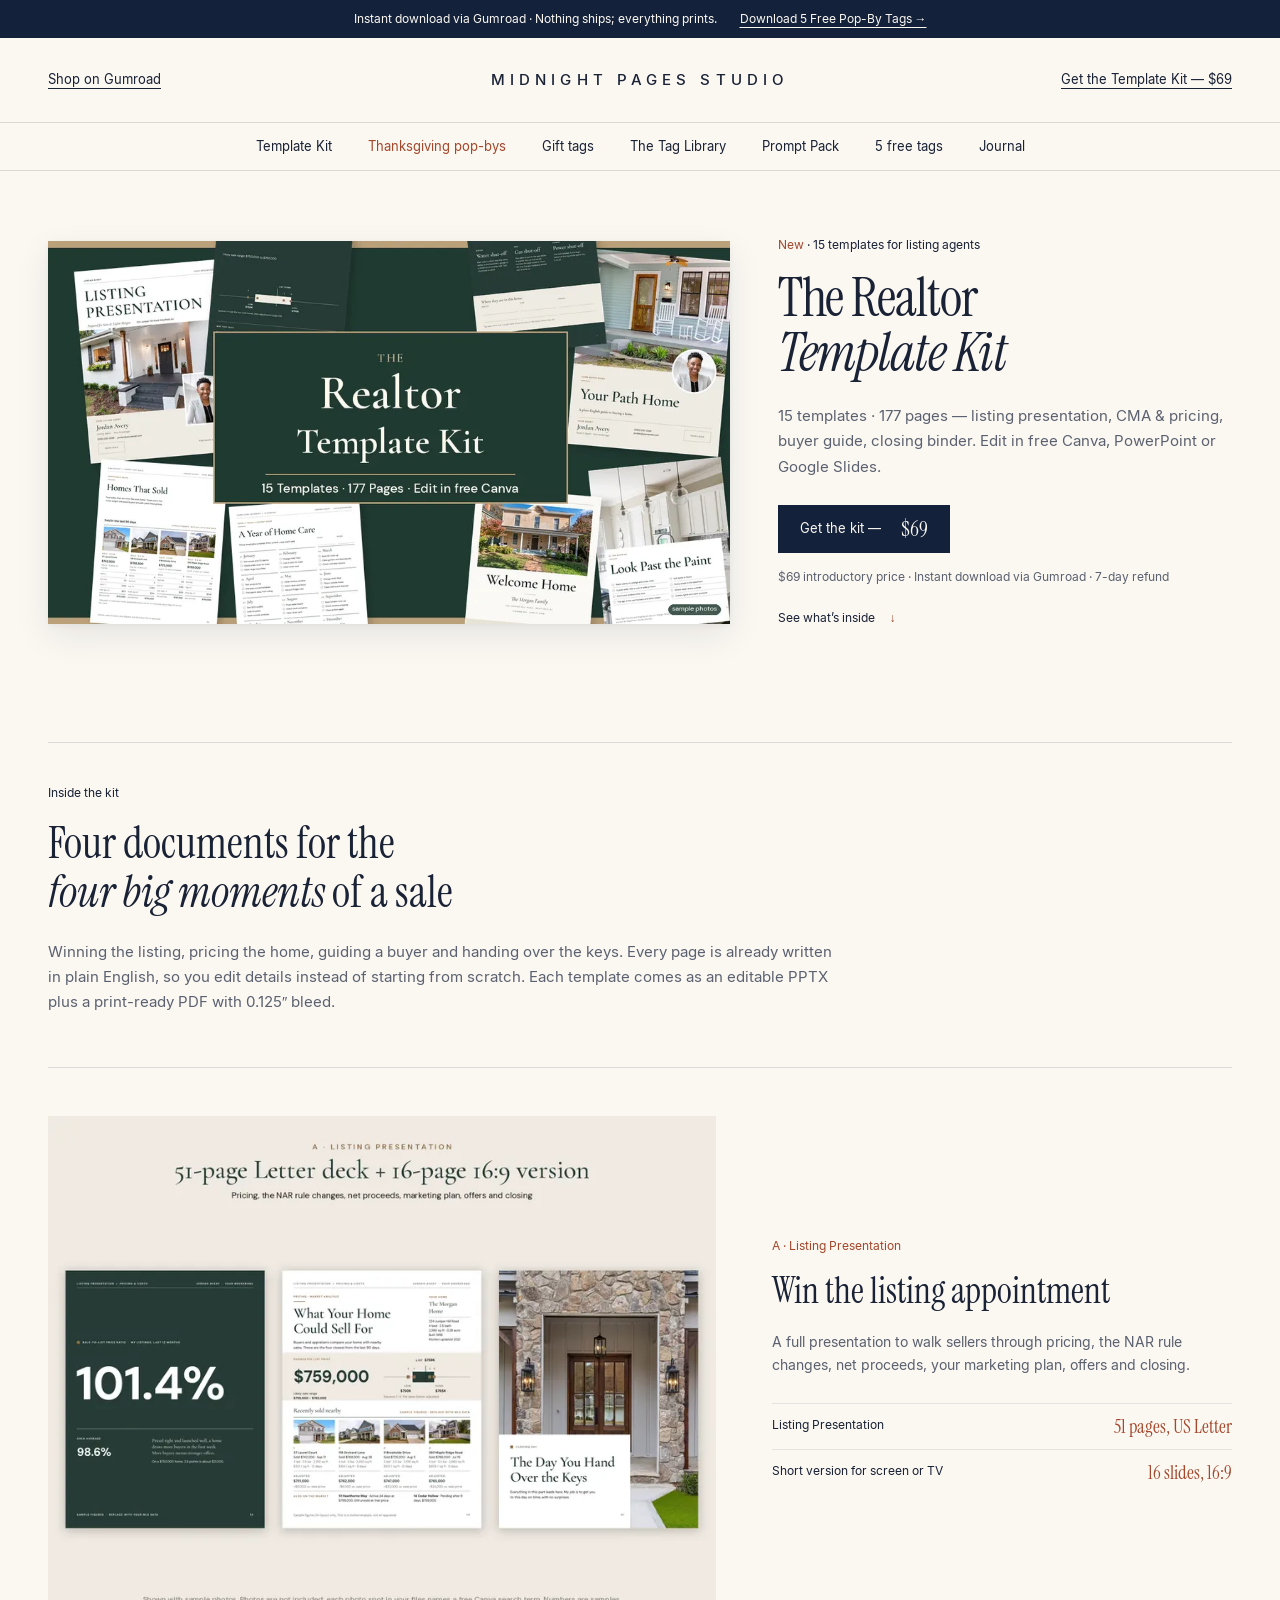
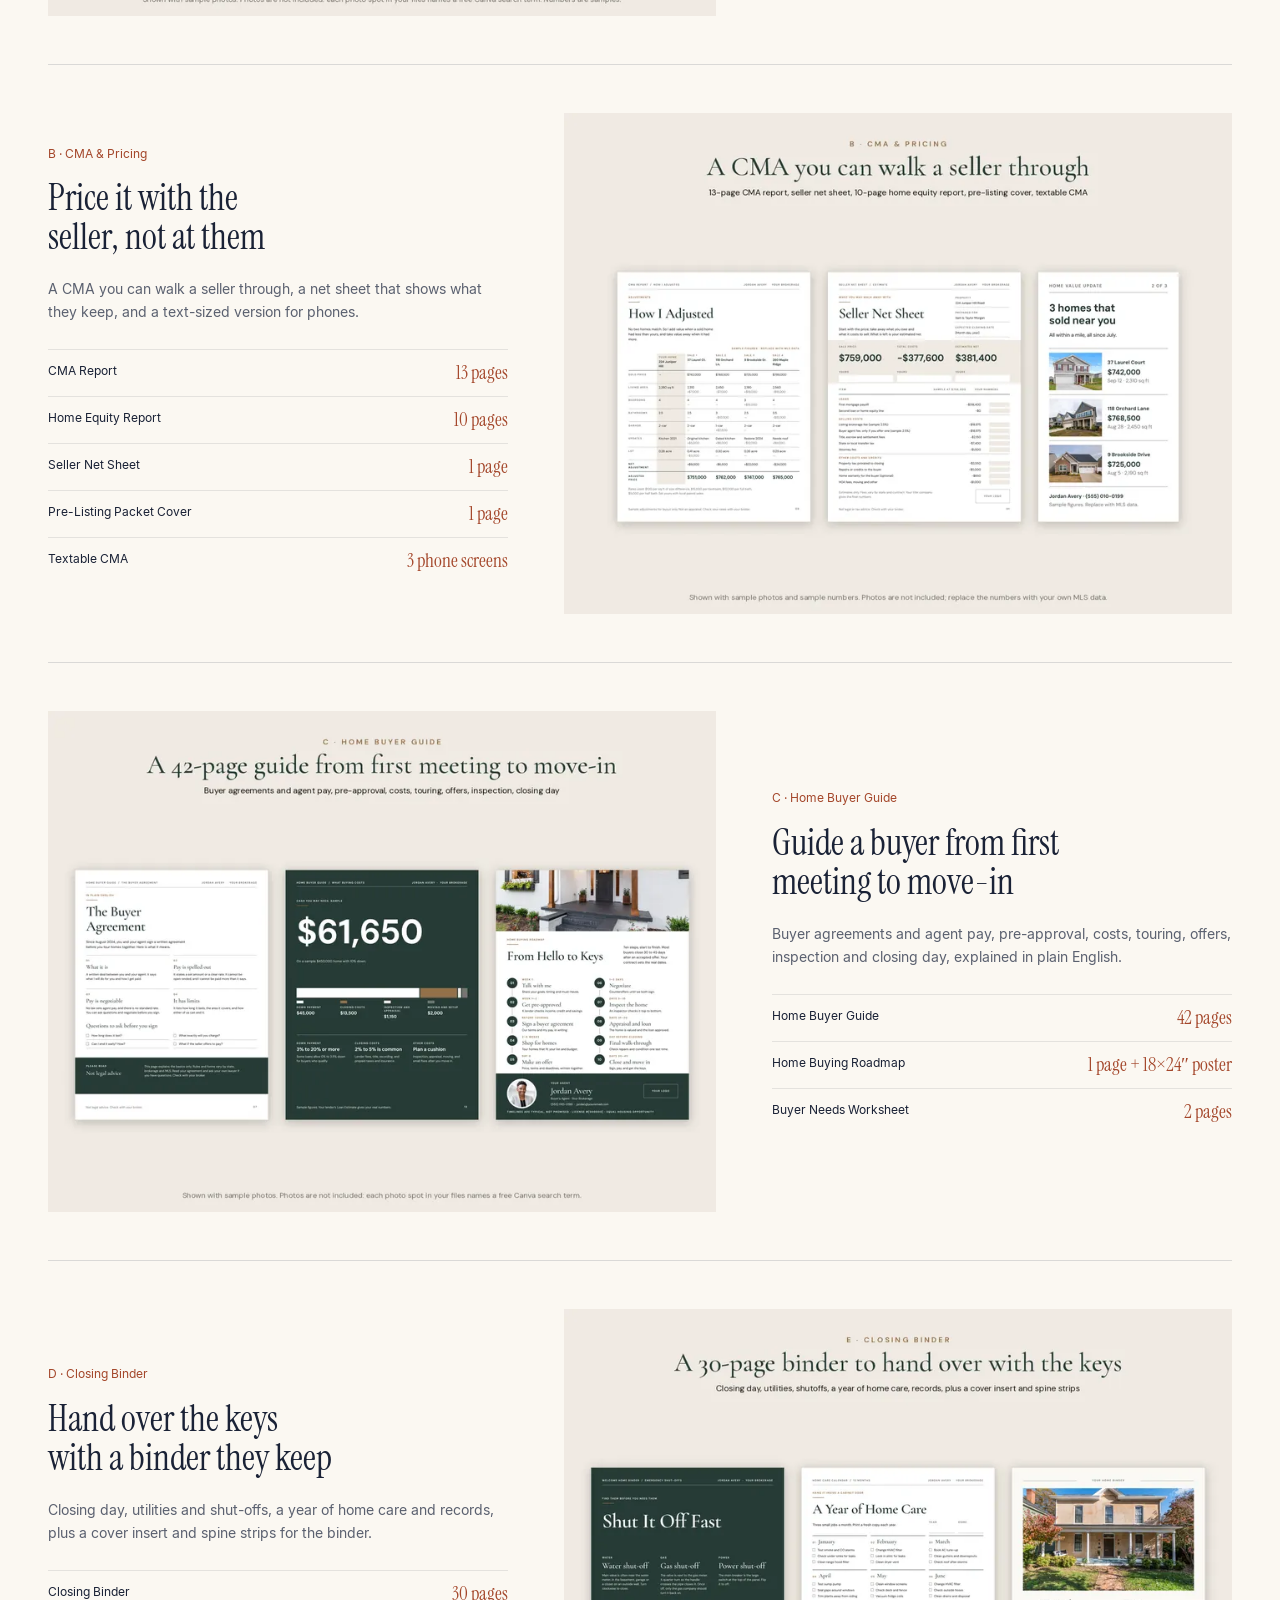
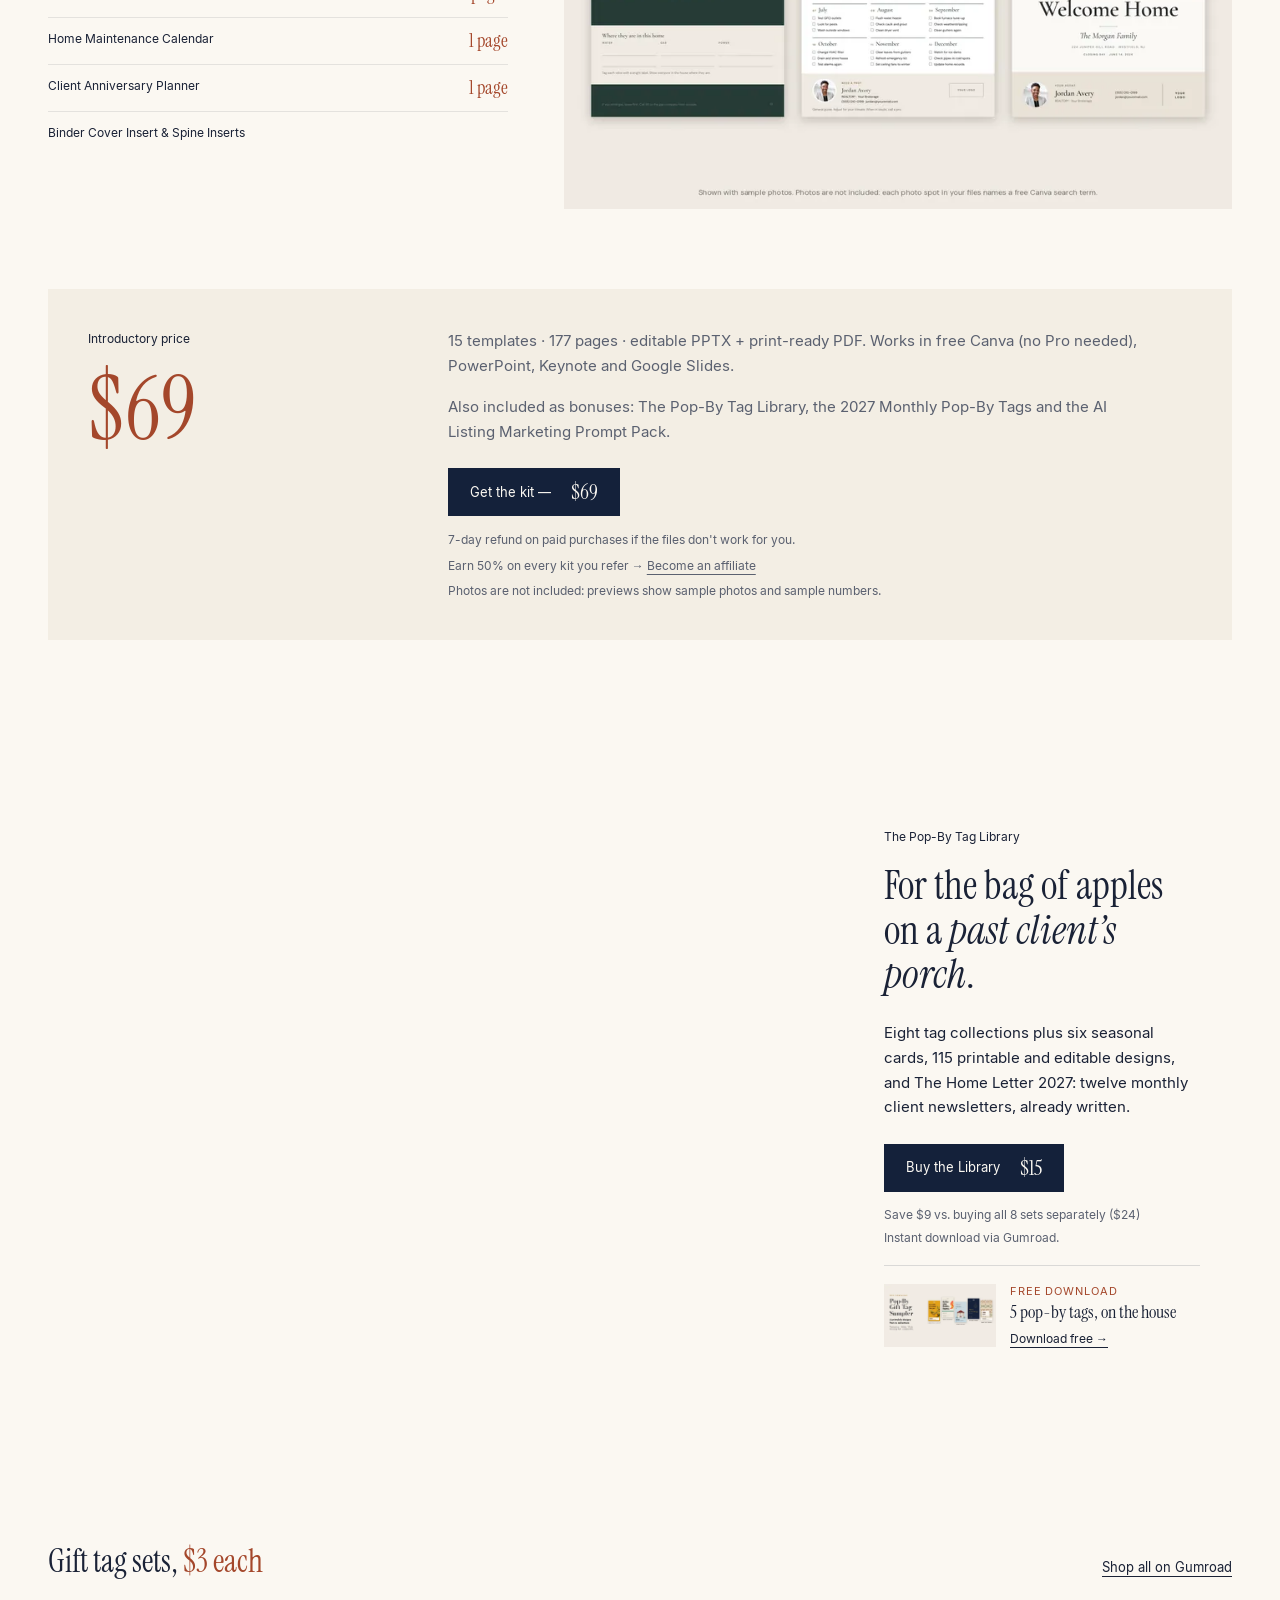
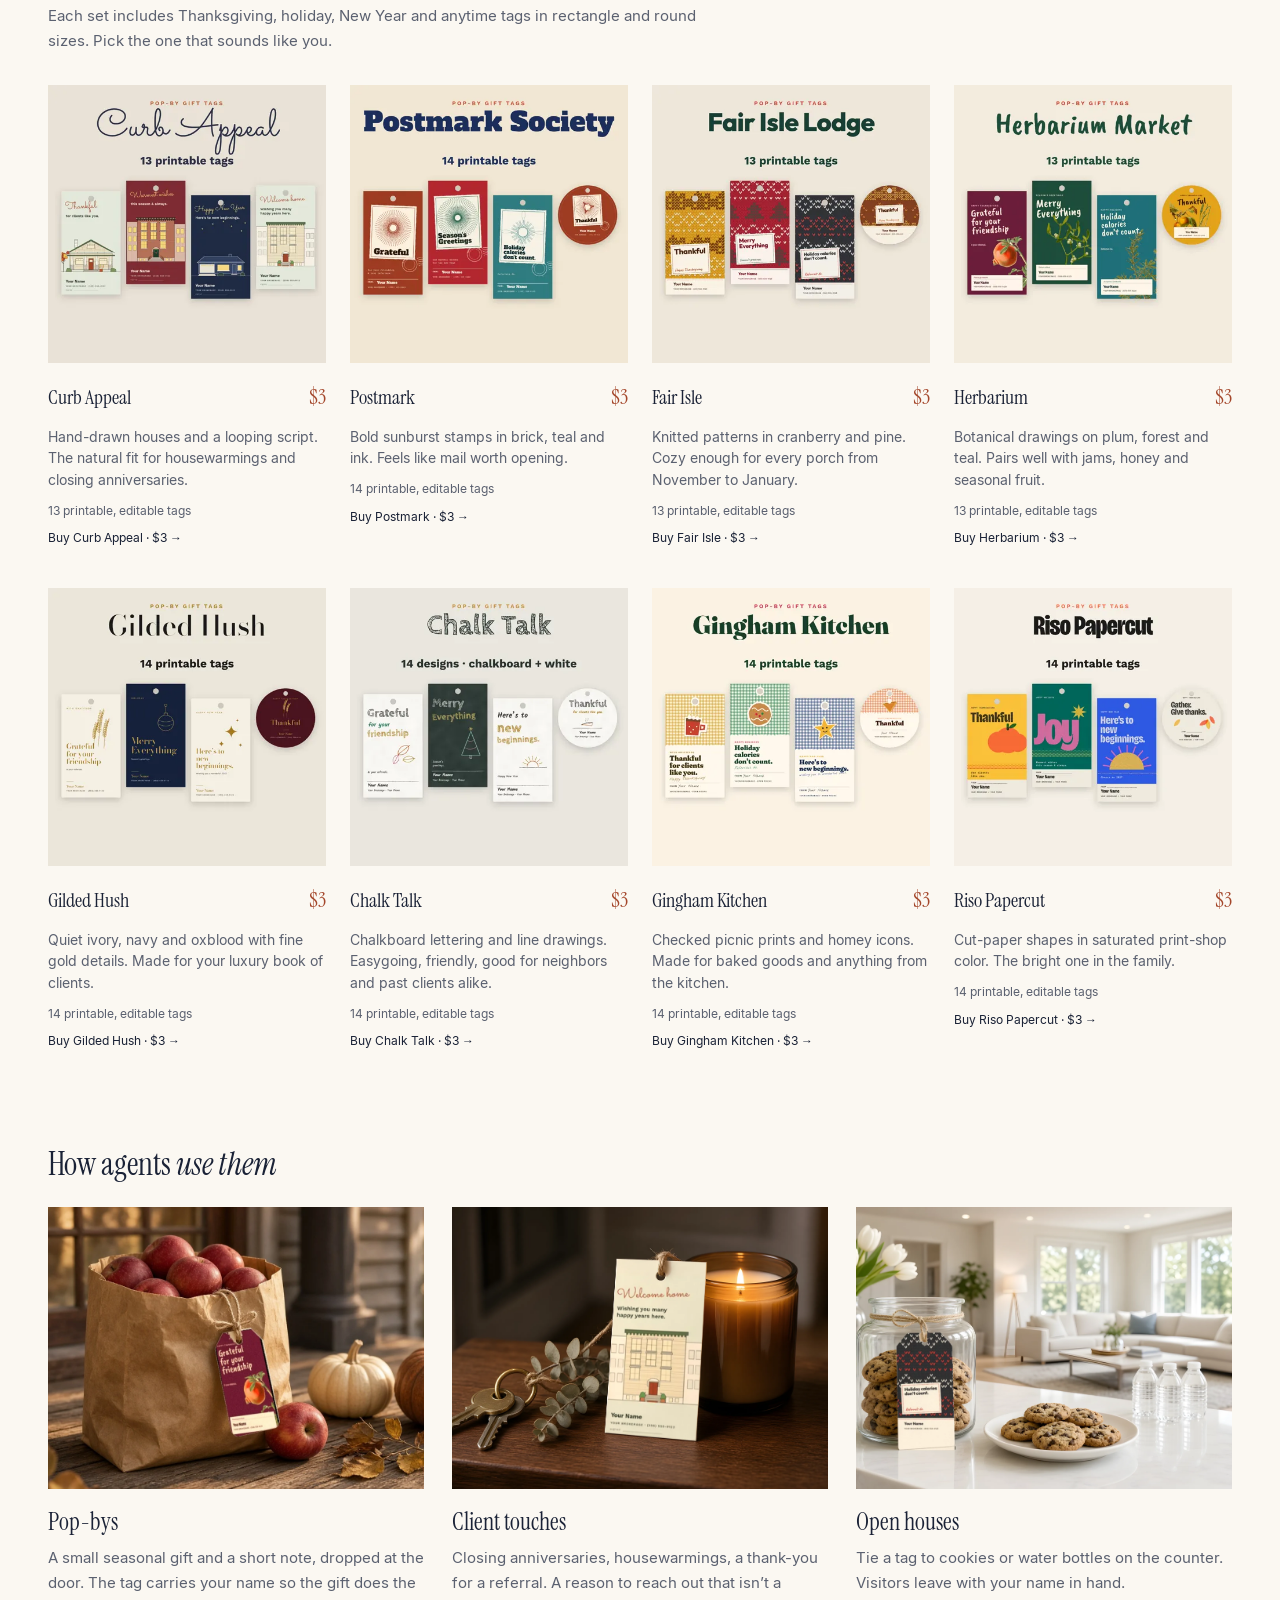
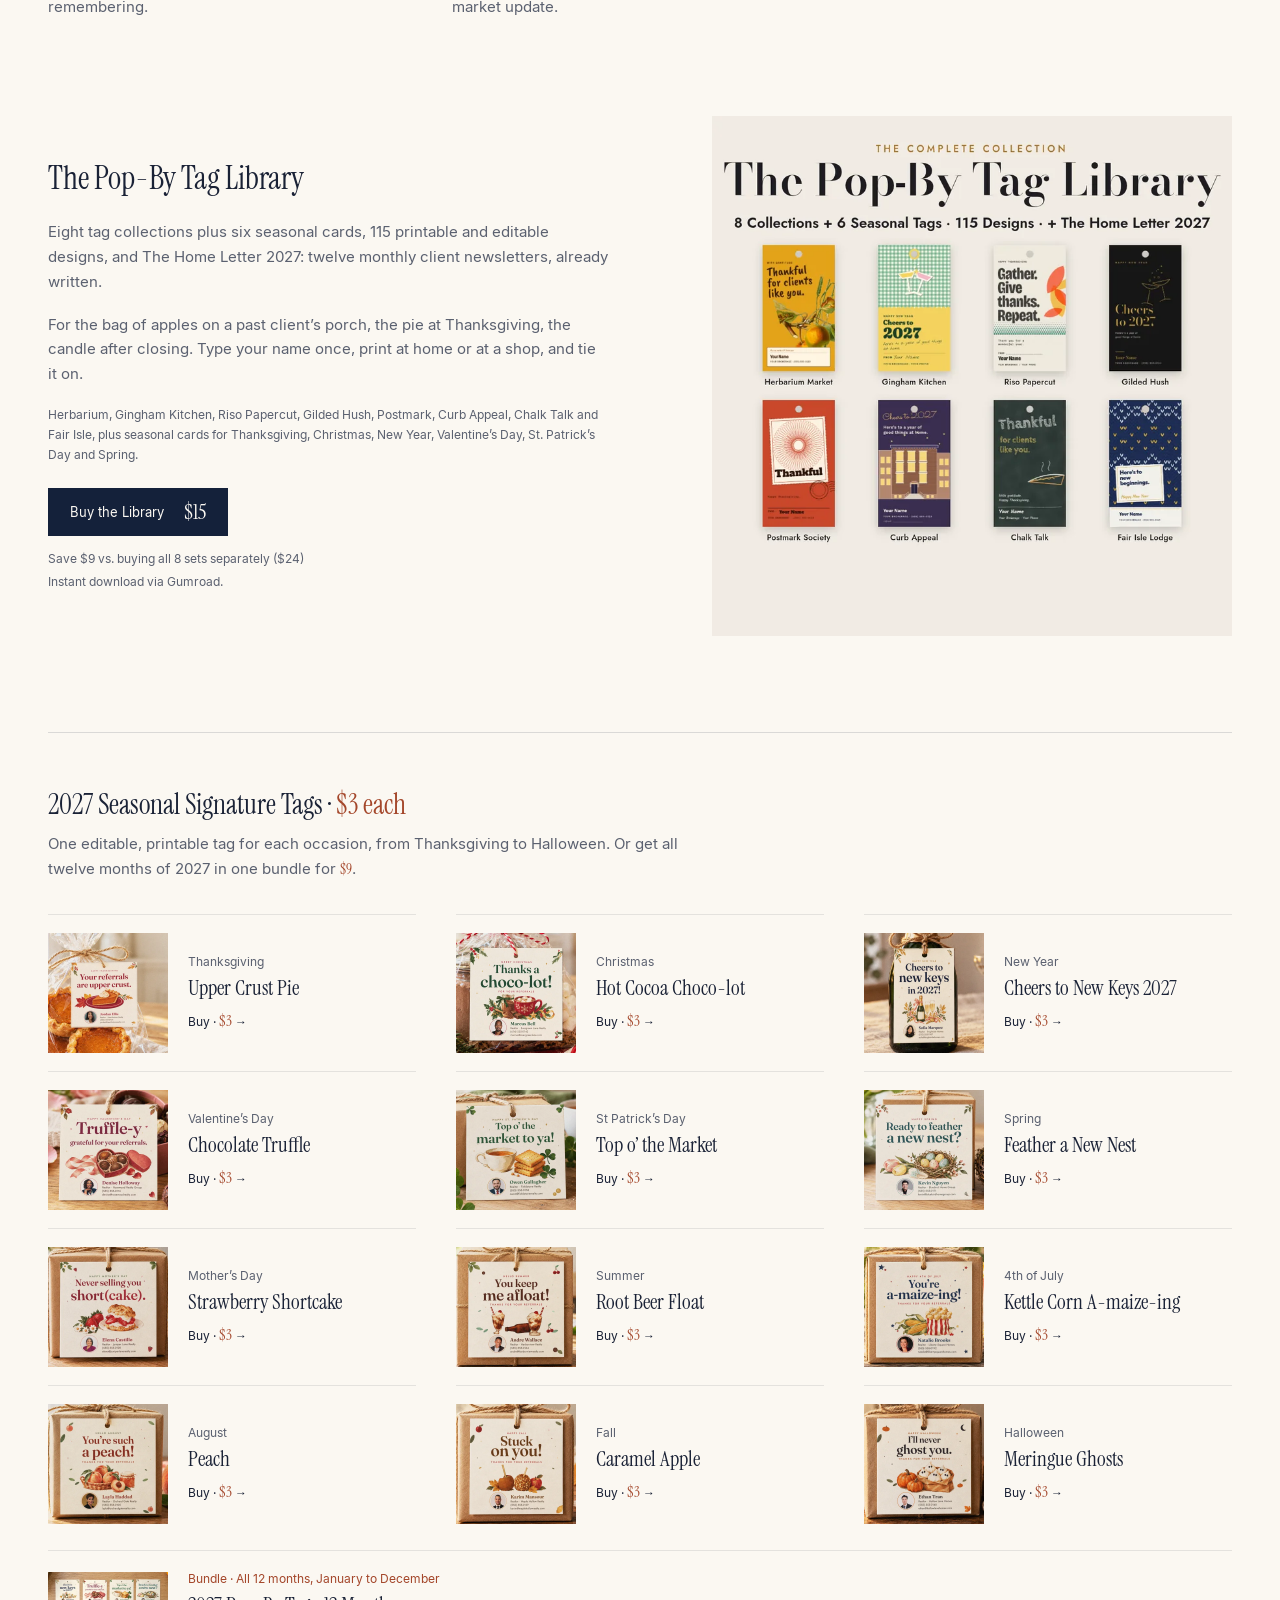
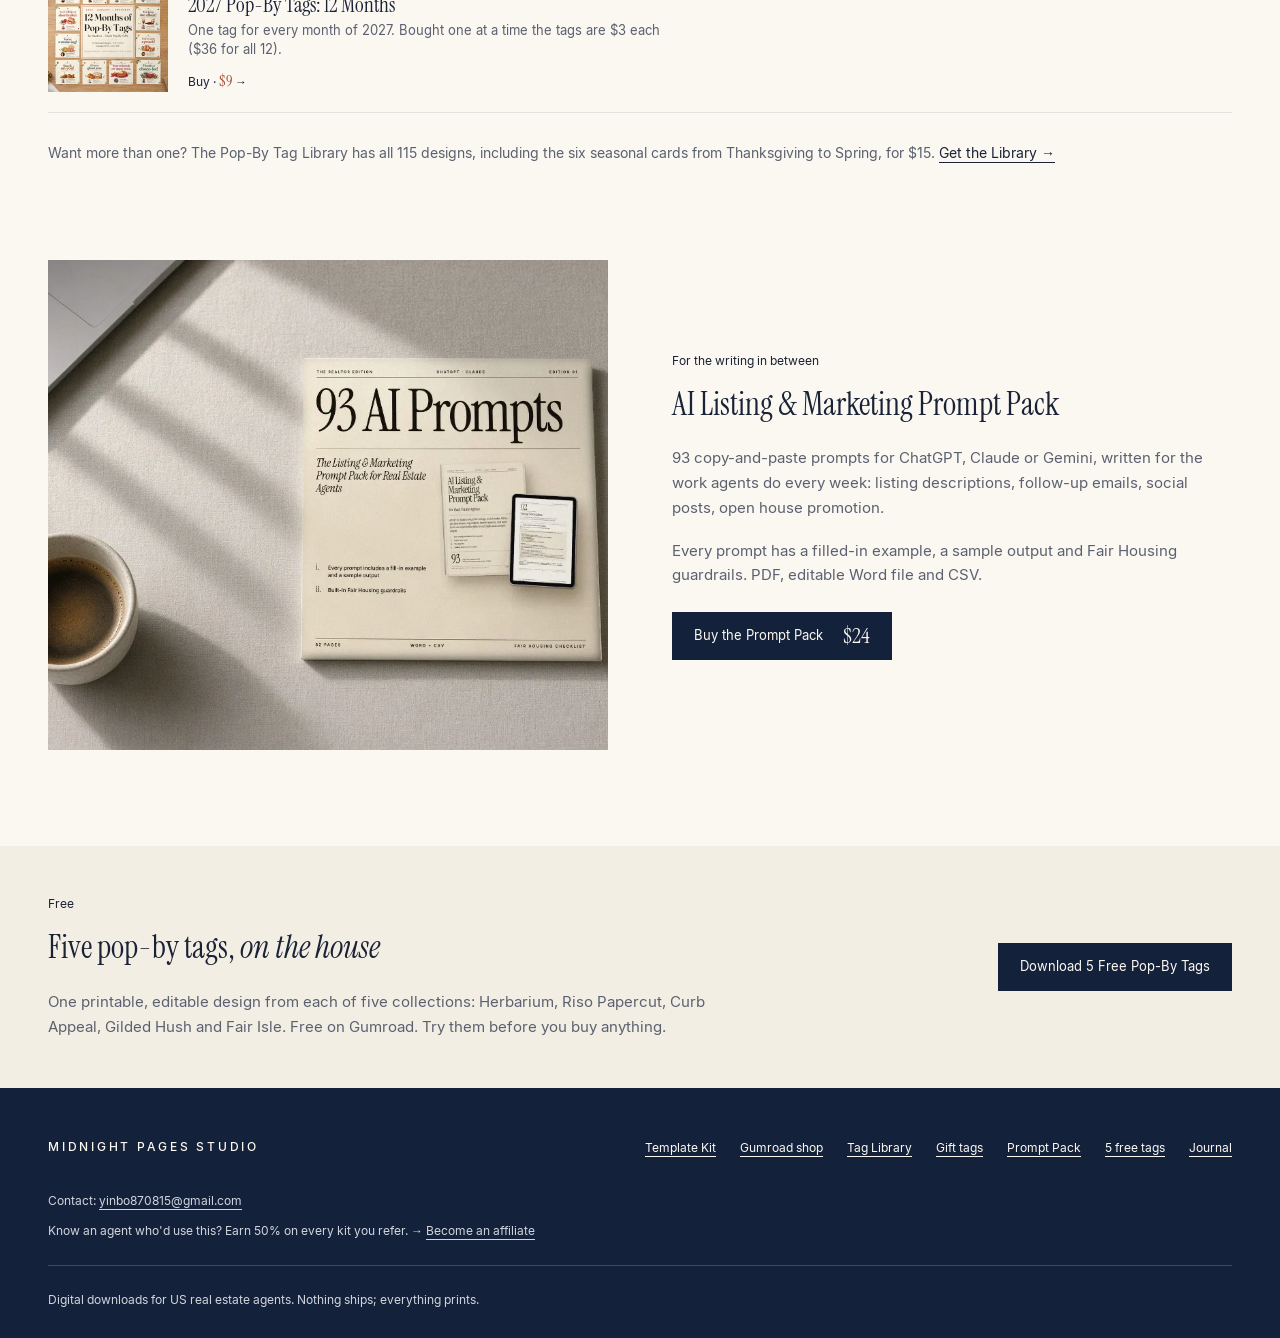
==== commit bd3f347c: "联盟招募：页脚与 #kit 加推广入口（50%，无金额）；gads 排除 /affiliates；版本 v=20261024（未推送，待确认佣金）" ====
--- a/index.html
+++ b/index.html
@@ -11,7 +11,7 @@
 
   gtag('config', 'AW-18521268865');
 </script>
-<script src="gads.js?v=20261023"></script>
+<script src="gads.js?v=20261024"></script>
 <meta name="google-site-verification" content="4meW_Nu3yF9PD4WnqsLRIQoH3UAK8vVfR-amlGWvHfs" />
 <meta content="width=device-width, initial-scale=1" name="viewport"/>
 <title>Midnight Pages Studio · The Realtor Template Kit, pop-by gift tags and printables for real estate agents</title>
@@ -22,22 +22,28 @@
 <link href="apple-touch-icon.png" rel="apple-touch-icon"/>
 <meta content="website" property="og:type"/>
 <meta content="Midnight Pages Studio" property="og:site_name"/>
-<meta content="Midnight Pages Studio · The Pop-By Tag Library" property="og:title"/>
-<meta content="115 printable pop-by gift tag designs, including six seasonal cards from Thanksgiving to Spring, plus 12 client newsletters for real estate agents." property="og:description"/>
-<meta content="https://38763358.github.io/midnight-pages-studio/img/og.jpg?v=115" property="og:image"/>
-<meta content="1200" property="og:image:width"/><meta content="675" property="og:image:height"/>
+<meta content="The Realtor Template Kit · Midnight Pages Studio" property="og:title"/>
+<meta content="15 editable templates, 177 pages for real estate agents: listing presentation, CMA &amp; pricing, buyer guide and closing binder. Edit in free Canva, PowerPoint or Google Slides. $69 introductory price." property="og:description"/>
+<meta content="https://38763358.github.io/midnight-pages-studio/img/og-template-kit.jpg?v=20261024" property="og:image"/>
+<meta content="1200" property="og:image:width"/><meta content="630" property="og:image:height"/>
 <meta content="https://38763358.github.io/midnight-pages-studio/" property="og:url"/>
 <meta content="summary_large_image" name="twitter:card"/>
+<meta content="The Realtor Template Kit: 15 templates, 177 pages, edit in free Canva" property="og:image:alt"/>
+<meta content="The Realtor Template Kit · Midnight Pages Studio" name="twitter:title"/>
+<meta content="15 editable templates, 177 pages for real estate agents: listing presentation, CMA &amp; pricing, buyer guide and closing binder. Edit in free Canva, PowerPoint or Google Slides. $69 introductory price." name="twitter:description"/>
+<meta content="https://38763358.github.io/midnight-pages-studio/img/og-template-kit.jpg?v=20261024" name="twitter:image"/>
+<meta content="The Realtor Template Kit: 15 templates, 177 pages, edit in free Canva" name="twitter:image:alt"/>
 <link as="font" crossorigin="" href="fonts/InstrumentSerif-Regular.woff" rel="preload" type="font/woff"/>
-<link href="styles.css?v=20261023" rel="stylesheet"/>
-<script defer src="utm.js?v=20261023"></script>
-<script defer src="main.js?v=20261023"></script>
-<script defer src="seasonal-anchor.js?v=20261023"></script></head>
+<link href="styles.css?v=20261024" rel="stylesheet"/>
+<script defer src="utm.js?v=20261024"></script>
+<script defer src="main.js?v=20261024"></script>
+<script defer src="kit-details.js?v=20261024"></script>
+<script defer src="seasonal-anchor.js?v=20261024"></script></head>
 <body id="top">
 <a class="skip" href="#main">Skip to content</a>
 <div class="promotion">Instant download via Gumroad · Nothing ships; everything prints. <a href="https://midnightpagesstudio.gumroad.com/l/free-pop-by-gift-tags">Download 5 Free Pop-By Tags →</a></div>
 <header class="masthead">
-<div class="wrap masthead__row"><a class="shop-link" href="https://midnightpagesstudio.gumroad.com">Shop on Gumroad</a><a class="wordmark" href="#top" aria-label="Midnight Pages Studio, home">MIDNIGHT PAGES STUDIO</a><a class="masthead__buy" href="https://midnightpagesstudio.gumroad.com/l/realtor-template-kit?utm_source=homepage"><span class="buy-long">Get the Template Kit — $69</span><span class="buy-short">Kit · $69</span></a></div>
+<div class="wrap masthead__row"><a class="shop-link" href="https://midnightpagesstudio.gumroad.com">Shop on Gumroad</a><a class="wordmark" href="#top" aria-label="Midnight Pages Studio, home">MIDNIGHT PAGES STUDIO</a><a class="masthead__buy" data-utm-default href="https://midnightpagesstudio.gumroad.com/l/realtor-template-kit?utm_source=homepage"><span class="buy-long">Get the Template Kit — $69</span><span class="buy-short">Kit · $69</span></a></div>
 <nav aria-label="Primary"><ul class="nav wrap"><li><a href="#kit">Template Kit</a></li><li><a class="seasonal" href="#library">Thanksgiving pop-bys</a></li><li><a href="#sets">Gift tags</a></li><li><a href="#library-details">The Tag Library</a></li><li><a href="#prompts">Prompt Pack</a></li><li><a href="https://midnightpagesstudio.gumroad.com/l/free-pop-by-gift-tags">5 free tags</a></li><li><a href="blog/">Journal</a></li></ul></nav>
 </header>
 <main id="main">
@@ -51,7 +57,7 @@
 <p class="intro"><span>New</span> · 15 templates for listing agents</p>
 <h1 id="hero-title">The Realtor <em>Template Kit</em></h1>
 <p class="kit-hero__sub">15 templates · 177 pages — listing presentation, CMA &amp; pricing, buyer guide, closing binder. Edit in free Canva, PowerPoint or Google Slides.</p>
-<a class="btn" href="https://midnightpagesstudio.gumroad.com/l/realtor-template-kit?utm_source=homepage">Get the kit — <span>$69</span></a>
+<a class="btn" data-utm-default href="https://midnightpagesstudio.gumroad.com/l/realtor-template-kit?utm_source=homepage">Get the kit — <span>$69</span></a>
 <p class="buy-note">$69 introductory price · Instant download via Gumroad · 7-day refund</p>
 <a class="kit-hero__more" href="#kit">See what&rsquo;s inside <span aria-hidden="true">↓</span></a>
 </div></div>
@@ -71,9 +77,12 @@
 <div class="kit-module__text">
 <p class="intro">A · Listing Presentation</p>
 <h3>Win the listing appointment</h3>
+<p class="kit-module__pages">2 templates · 51 pages + 16 slides</p>
+<details class="kit-module__details" open><summary class="kit-module__summary">What’s in it</summary>
 <p class="kit-module__description">A full presentation to walk sellers through pricing, the NAR rule changes, net proceeds, your marketing plan, offers and closing.</p>
 <ul class="kit-module__items"><li><span>Listing Presentation</span><span class="kit-module__count">51 pages, US Letter</span></li>
 <li><span>Short version for screen or TV</span><span class="kit-module__count">16 slides, 16:9</span></li></ul>
+</details>
 </div>
 </article>
 <article class="kit-module">
@@ -84,12 +93,15 @@
 <div class="kit-module__text">
 <p class="intro">B · CMA &amp; Pricing</p>
 <h3>Price it with the seller, not at them</h3>
+<p class="kit-module__pages">5 templates · 25 pages + 3 phone screens</p>
+<details class="kit-module__details" open><summary class="kit-module__summary">What’s in it</summary>
 <p class="kit-module__description">A CMA you can walk a seller through, a net sheet that shows what they keep, and a text-sized version for phones.</p>
 <ul class="kit-module__items"><li><span>CMA Report</span><span class="kit-module__count">13 pages</span></li>
 <li><span>Home Equity Report</span><span class="kit-module__count">10 pages</span></li>
 <li><span>Seller Net Sheet</span><span class="kit-module__count">1 page</span></li>
 <li><span>Pre-Listing Packet Cover</span><span class="kit-module__count">1 page</span></li>
 <li><span>Textable CMA</span><span class="kit-module__count">3 phone screens</span></li></ul>
+</details>
 </div>
 </article>
 <article class="kit-module">
@@ -100,10 +112,13 @@
 <div class="kit-module__text">
 <p class="intro">C · Home Buyer Guide</p>
 <h3>Guide a buyer from first meeting to move-in</h3>
+<p class="kit-module__pages">3 templates · 45 pages + 18×24″ poster</p>
+<details class="kit-module__details" open><summary class="kit-module__summary">What’s in it</summary>
 <p class="kit-module__description">Buyer agreements and agent pay, pre-approval, costs, touring, offers, inspection and closing day, explained in plain English.</p>
 <ul class="kit-module__items"><li><span>Home Buyer Guide</span><span class="kit-module__count">42 pages</span></li>
 <li><span>Home Buying Roadmap</span><span class="kit-module__count">1 page + 18×24″ poster</span></li>
 <li><span>Buyer Needs Worksheet</span><span class="kit-module__count">2 pages</span></li></ul>
+</details>
 </div>
 </article>
 <article class="kit-module">
@@ -114,11 +129,14 @@
 <div class="kit-module__text">
 <p class="intro">D · Closing Binder</p>
 <h3>Hand over the keys with a binder they keep</h3>
+<p class="kit-module__pages">5 templates · 33 pages + spine inserts</p>
+<details class="kit-module__details" open><summary class="kit-module__summary">What’s in it</summary>
 <p class="kit-module__description">Closing day, utilities and shut-offs, a year of home care and records, plus a cover insert and spine strips for the binder.</p>
 <ul class="kit-module__items"><li><span>Closing Binder</span><span class="kit-module__count">30 pages</span></li>
 <li><span>Home Maintenance Calendar</span><span class="kit-module__count">1 page</span></li>
 <li><span>Client Anniversary Planner</span><span class="kit-module__count">1 page</span></li>
 <li><span>Binder Cover Insert &amp; Spine Inserts</span></li></ul>
+</details>
 </div>
 </article>
 <div class="kit-offer">
@@ -126,8 +144,9 @@
 <div class="kit-offer__details">
 <p>15 templates · 177 pages · editable PPTX + print-ready PDF. Works in free Canva (no Pro needed), PowerPoint, Keynote and Google Slides.</p>
 <p>Also included as bonuses: The Pop-By Tag Library, the 2027 Monthly Pop-By Tags and the AI Listing Marketing Prompt Pack.</p>
-<a class="btn" href="https://midnightpagesstudio.gumroad.com/l/realtor-template-kit?utm_source=homepage">Get the kit — <span>$69</span></a>
+<a class="btn" data-utm-default href="https://midnightpagesstudio.gumroad.com/l/realtor-template-kit?utm_source=homepage">Get the kit — <span>$69</span></a>
 <p class="buy-note">7-day refund on paid purchases if the files don't work for you.</p>
+<p class="buy-note kit-offer__affiliate">Earn 50% on every kit you refer → <a href="https://midnightpagesstudio.gumroad.com/affiliates">Become an affiliate</a></p>
 <p class="buy-note">Photos are not included: previews show sample photos and sample numbers.</p>
 </div></div>
 </div></section>
@@ -151,5 +170,5 @@
 <li><a href="#prompts">Prompt Pack</a></li>
 <li><a href="https://midnightpagesstudio.gumroad.com/l/free-pop-by-gift-tags">5 free tags</a></li>
 <li><a href="blog/">Journal</a></li>
-</ul><p class="footer__contact">Contact: <a href="mailto:yinbo870815@gmail.com">yinbo870815@gmail.com</a></p><p class="footer__fine">Digital downloads for US real estate agents. Nothing ships; everything prints.</p></div></footer>
+</ul><p class="footer__contact">Contact: <a href="mailto:yinbo870815@gmail.com">yinbo870815@gmail.com</a></p><p class="footer__affiliate">Know an agent who'd use this? Earn 50% on every kit you refer. → <a href="https://midnightpagesstudio.gumroad.com/affiliates">Become an affiliate</a></p><p class="footer__fine">Digital downloads for US real estate agents. Nothing ships; everything prints.</p></div></footer>
 </body></html>
--- a/styles.css
+++ b/styles.css
@@ -112,3 +112,27 @@
 }
 @media(prefers-reduced-motion:reduce){.kit .btn,.kit-hero .btn{transition:none}}
 .kit-hero h1,.kit__head h2,.kit-module h3{text-wrap:balance}
+
+/* Template Kit mobile condense (2026-10-23b) */
+.kit-module__details{display:block;margin:0}
+.kit-module__summary,.kit-module__pages{display:none}
+@media(max-width:600px){
+.kit-module,.kit-module:nth-of-type(even){gap:18px;padding-bottom:28px}
+.kit-module+.kit-module{padding-top:20px}
+.kit-module h3{font-size:28px}
+.kit-module__pages{display:block;font-family:Instrument,serif;color:var(--brick);font-size:20px;margin-top:10px}
+.kit-module__details{margin-top:18px}
+.kit-module__summary{display:flex;justify-content:space-between;align-items:center;gap:12px;border-top:1px solid #1a223625;padding-block:14px;font-size:12px;letter-spacing:.04em;cursor:pointer;list-style:none}
+.kit-module__summary::-webkit-details-marker{display:none}
+.kit-module__summary::after{content:"+"}
+.kit-module__details[open]>.kit-module__summary::after{content:"−"}
+.kit-module__summary:focus-visible{outline:2px solid var(--brick);outline-offset:2px}
+.kit-module__details[open] .kit-module__description{margin-top:4px;font-size:13px}
+.kit-module__details[open] .kit-module__items{margin-top:14px}
+}
+
+/* Affiliate line (2026-10-24) */
+.footer__affiliate{width:100%;font-size:12px;margin:0;margin-top:8px;color:#d1d4dc}.footer__affiliate a{text-decoration:underline}
+.kit-offer__affiliate a{text-decoration:underline}
+@media(min-width:601px){.footer__affiliate{margin-top:-14px}}
+@media(max-width:600px){.footer__affiliate{margin-bottom:22px}}
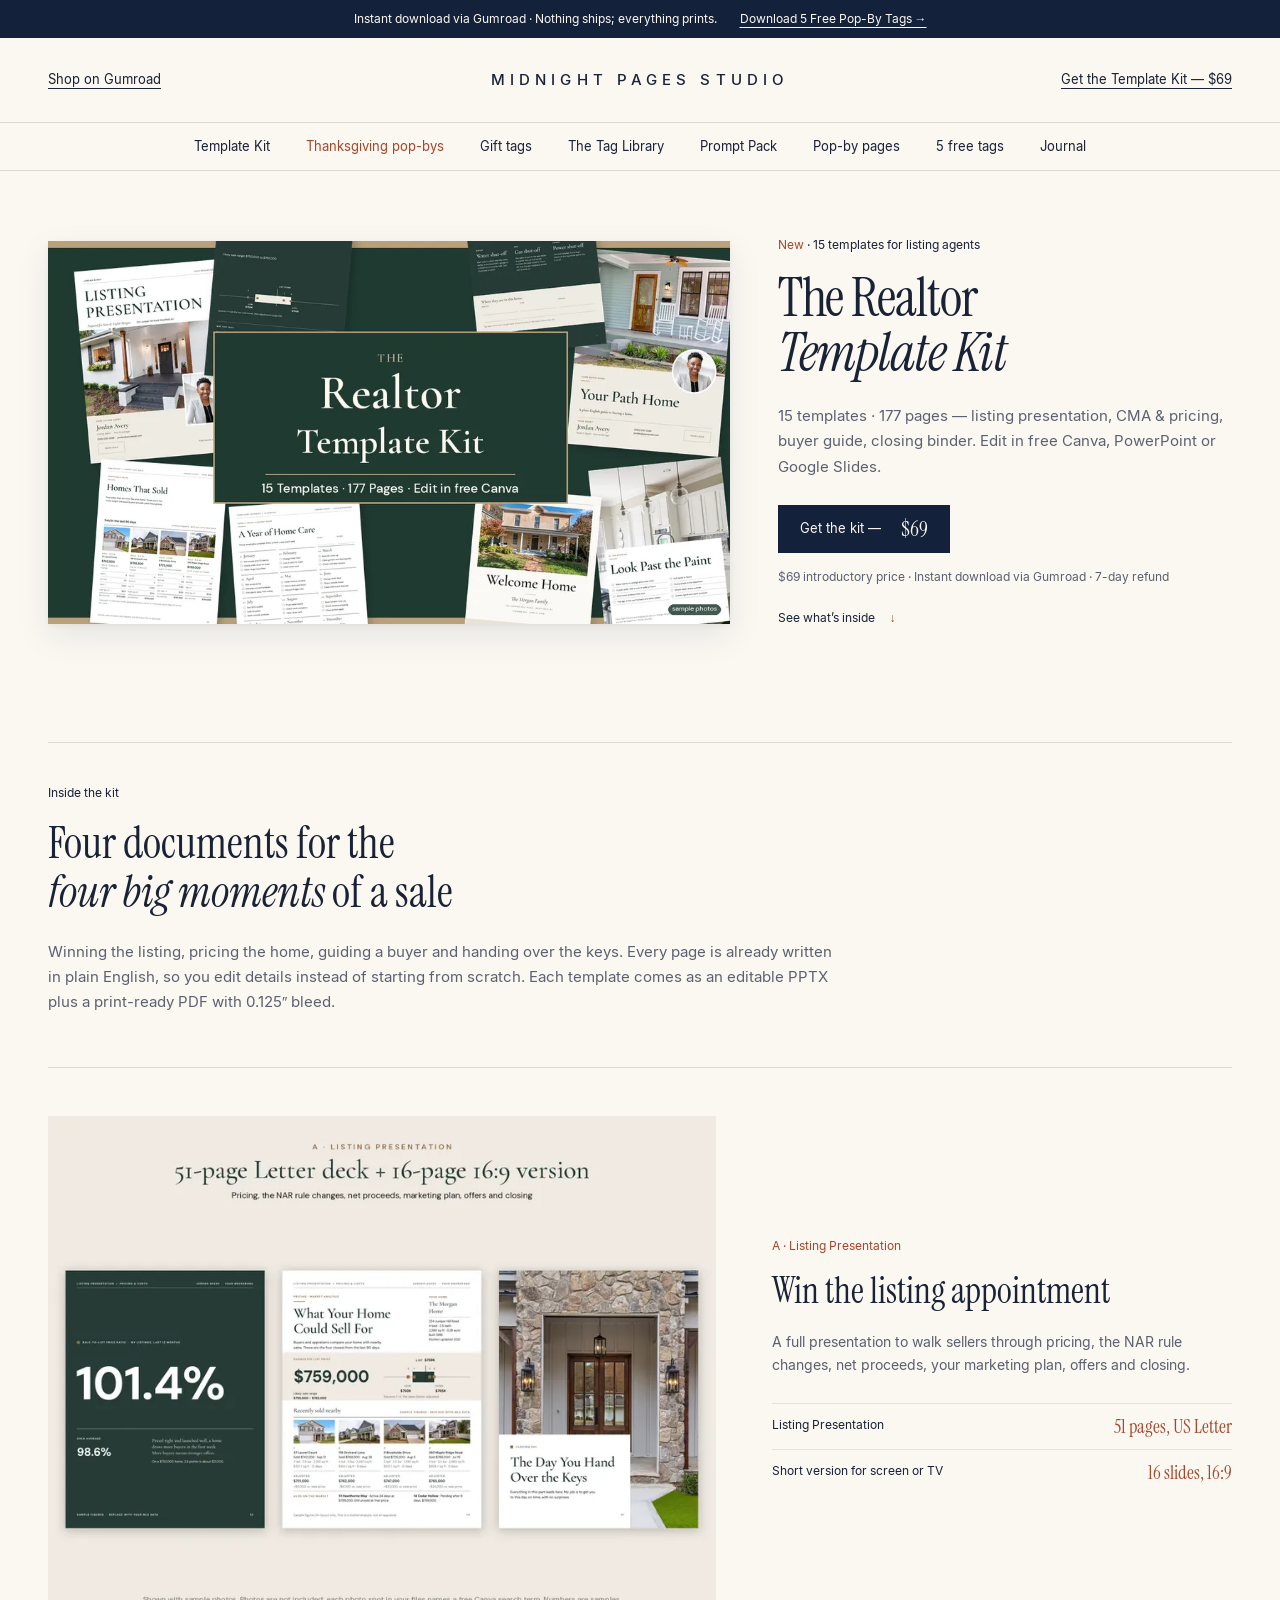
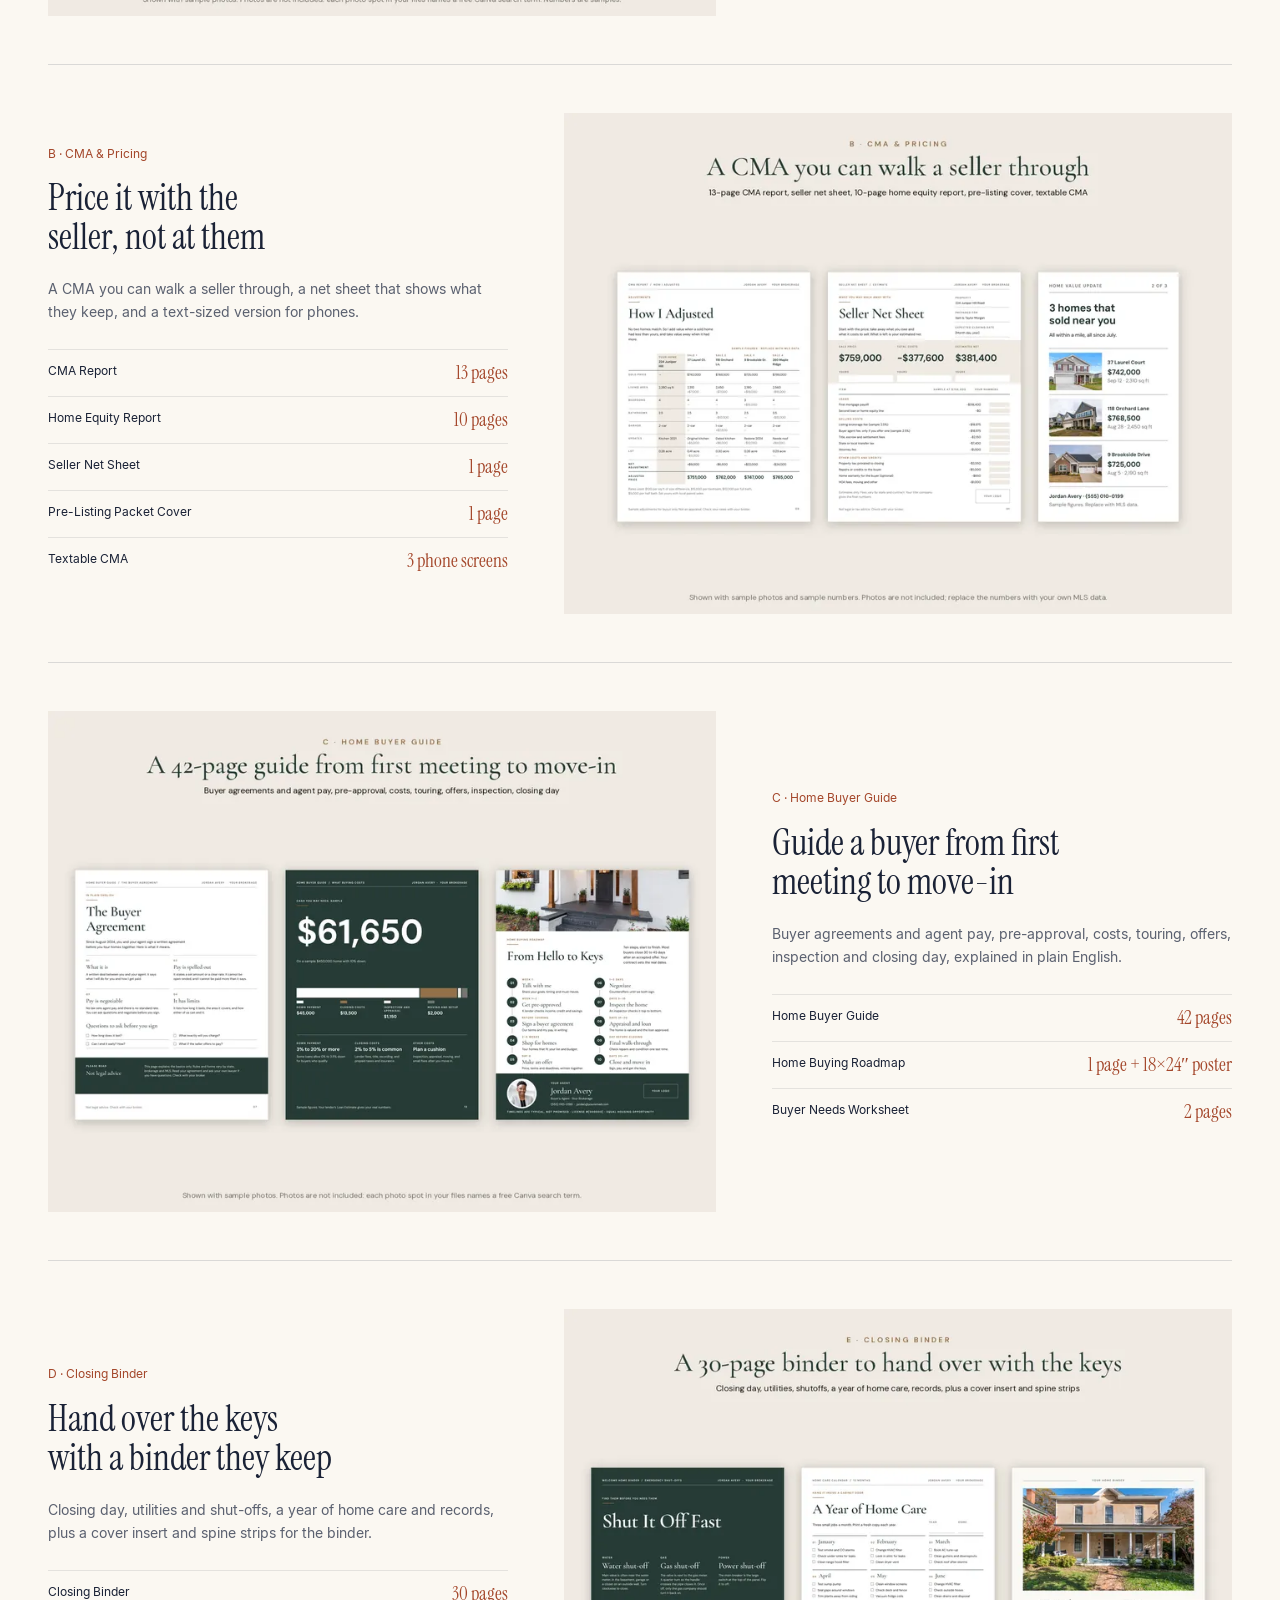
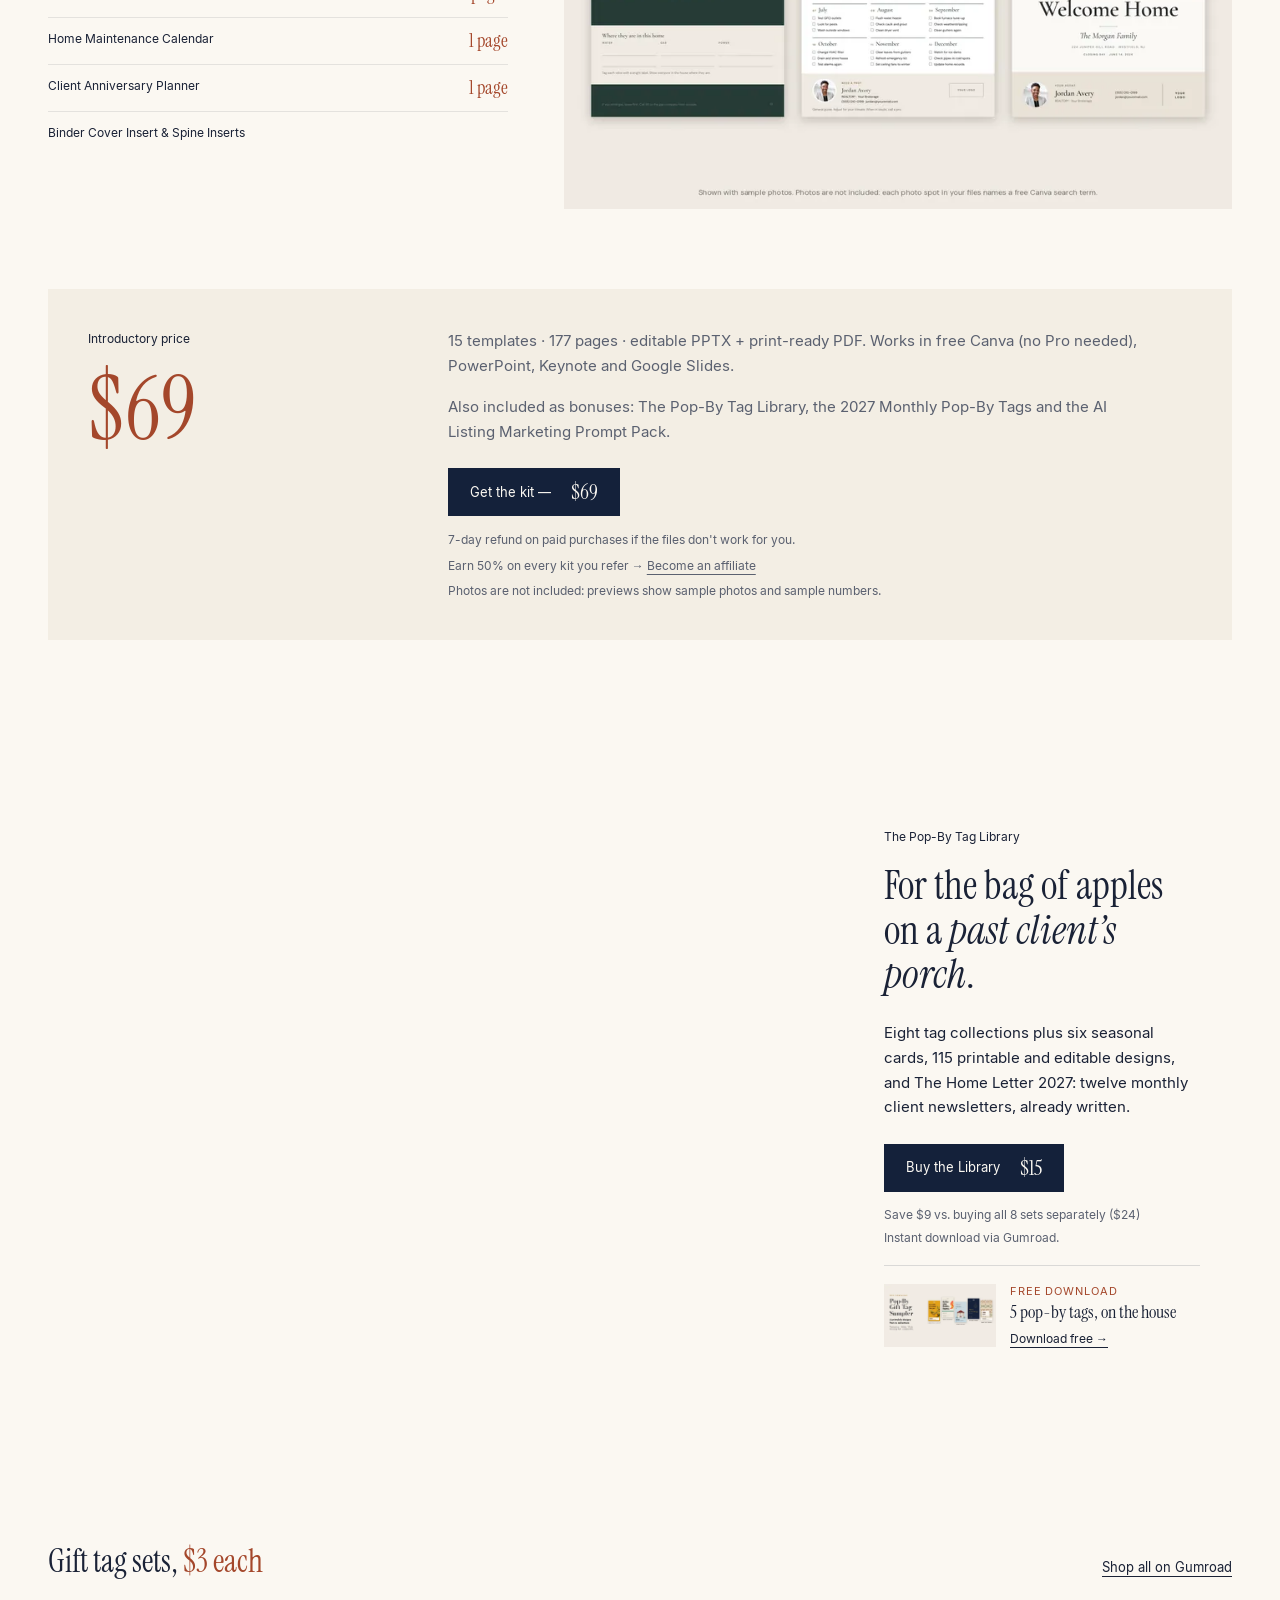
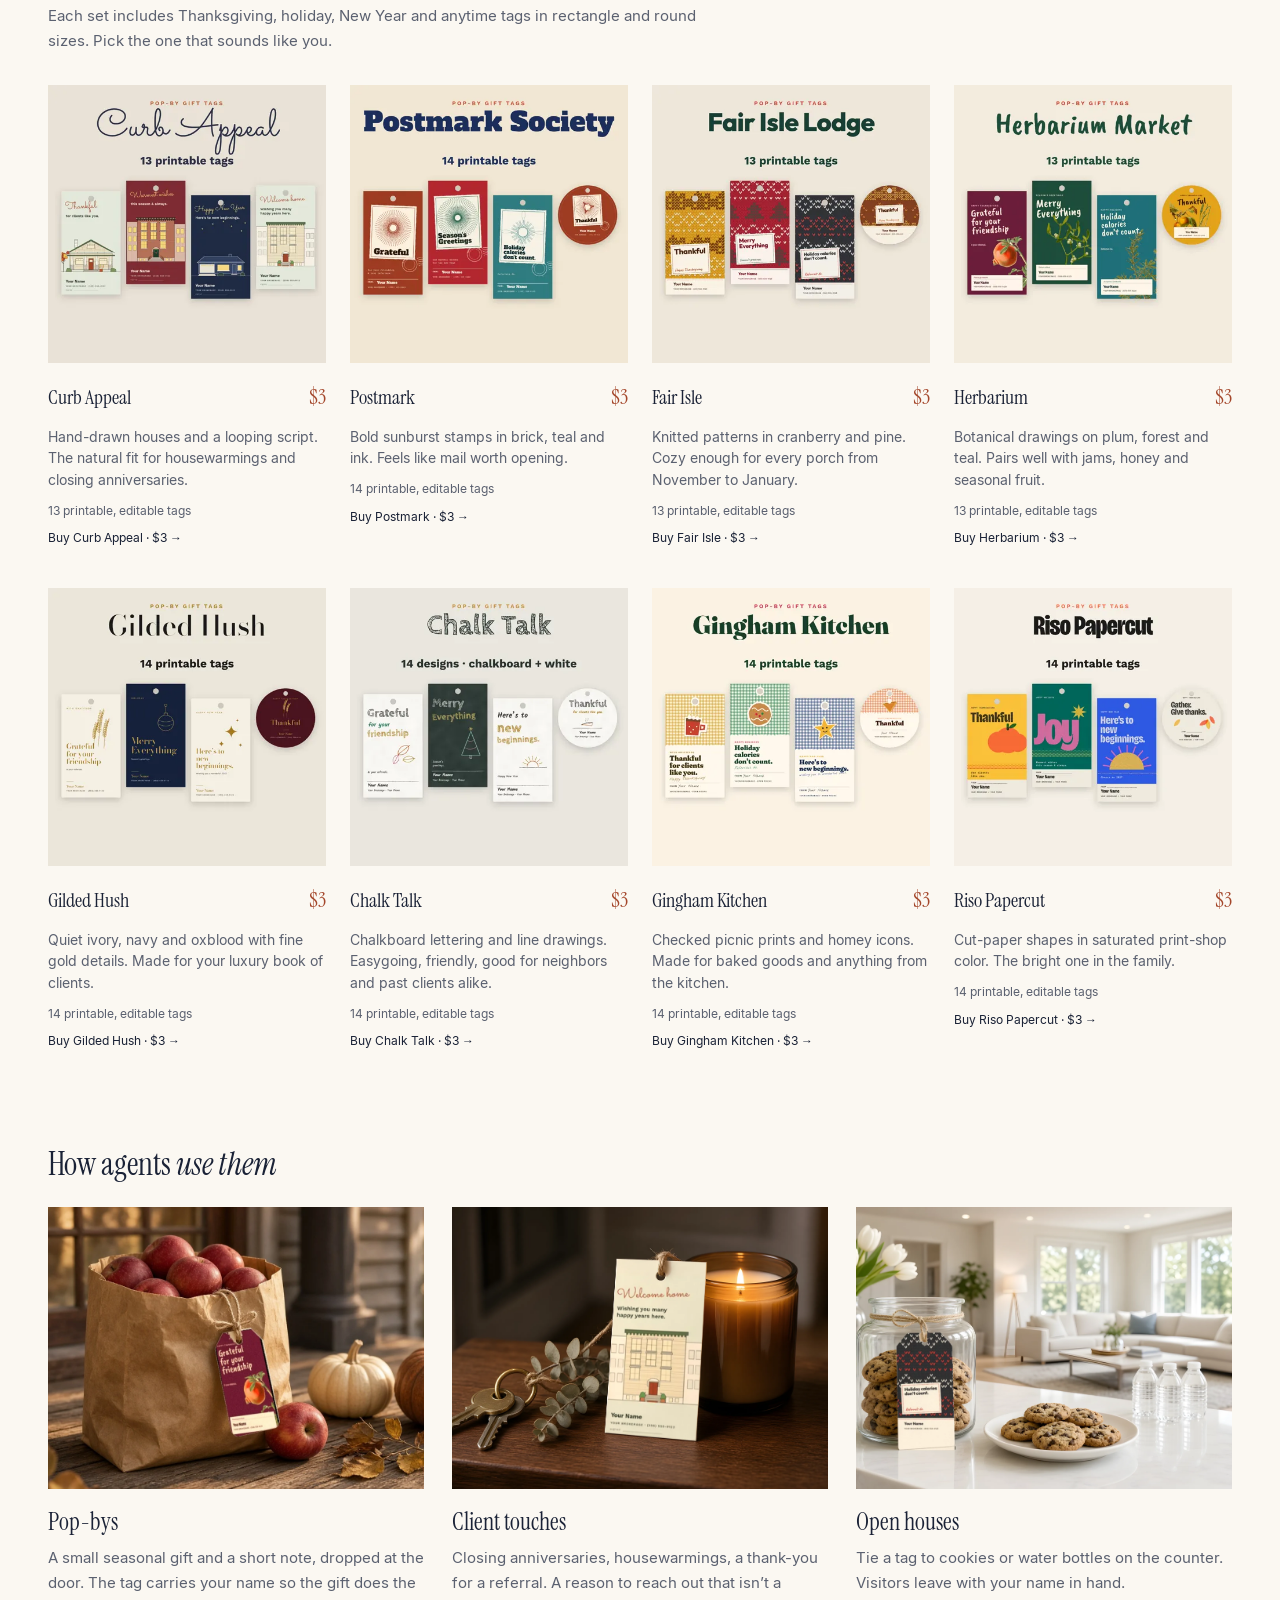
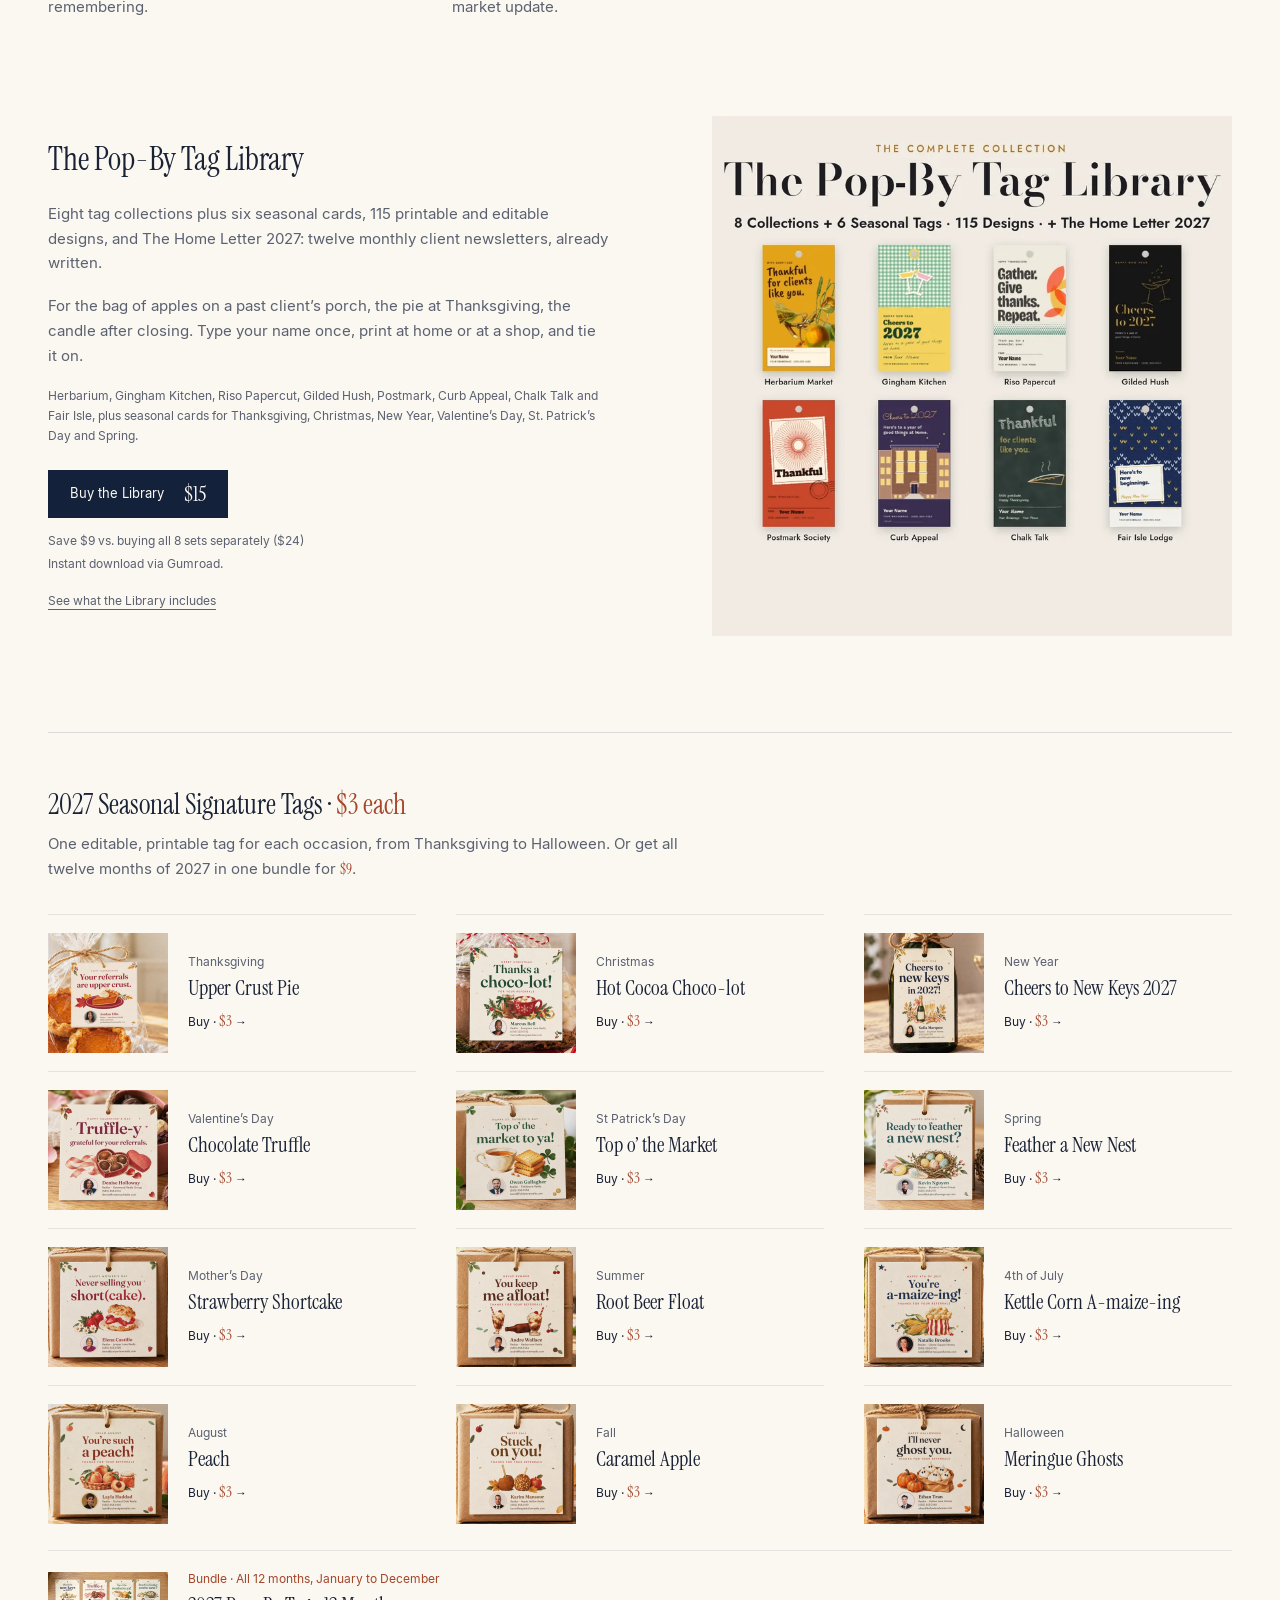
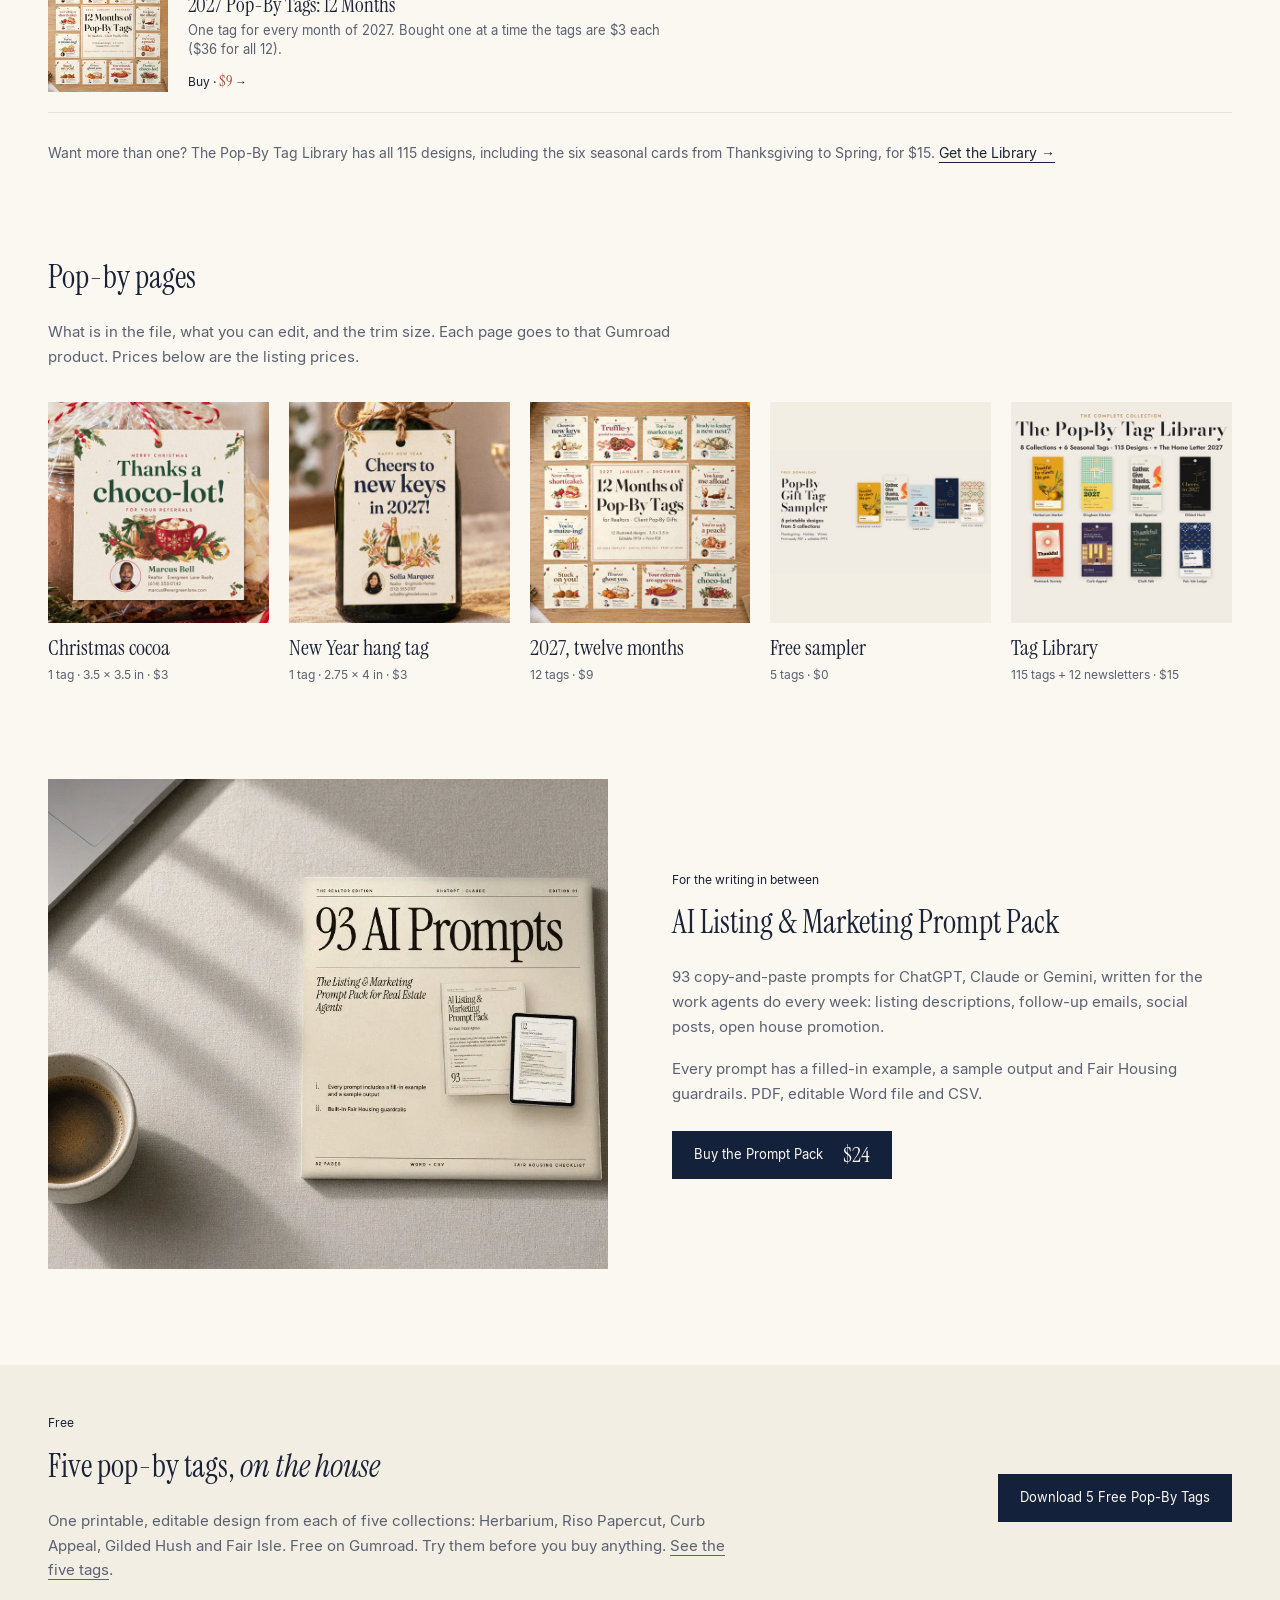
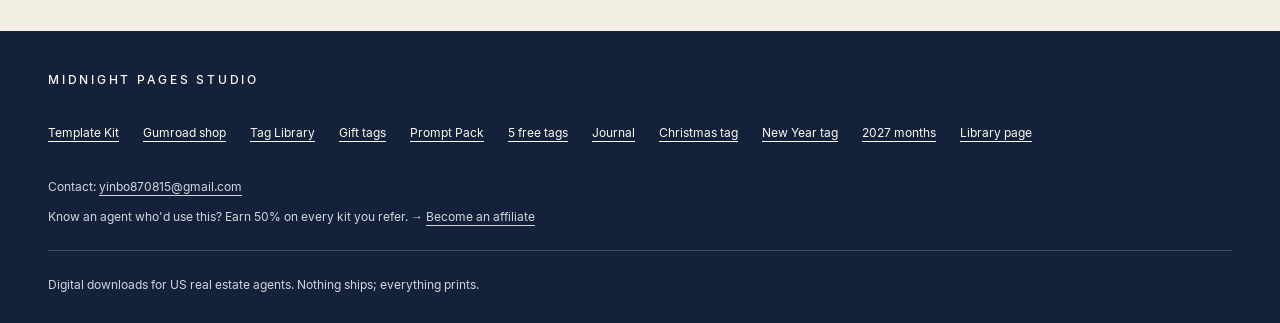
==== commit df1ddafe: "Add five evergreen pop-by landing pages that link to Gumroad. Each page has its own title, canonical" ====
--- a/index.html
+++ b/index.html
@@ -34,7 +34,7 @@
 <meta content="https://38763358.github.io/midnight-pages-studio/img/og-template-kit.jpg?v=20261024" name="twitter:image"/>
 <meta content="The Realtor Template Kit: 15 templates, 177 pages, edit in free Canva" name="twitter:image:alt"/>
 <link as="font" crossorigin="" href="fonts/InstrumentSerif-Regular.woff" rel="preload" type="font/woff"/>
-<link href="styles.css?v=20261024" rel="stylesheet"/>
+<link href="styles.css?v=20261107" rel="stylesheet"/>
 <script defer src="utm.js?v=20261024"></script>
 <script defer src="main.js?v=20261024"></script>
 <script defer src="kit-details.js?v=20261024"></script>
@@ -44,7 +44,7 @@
 <div class="promotion">Instant download via Gumroad · Nothing ships; everything prints. <a href="https://midnightpagesstudio.gumroad.com/l/free-pop-by-gift-tags">Download 5 Free Pop-By Tags →</a></div>
 <header class="masthead">
 <div class="wrap masthead__row"><a class="shop-link" href="https://midnightpagesstudio.gumroad.com">Shop on Gumroad</a><a class="wordmark" href="#top" aria-label="Midnight Pages Studio, home">MIDNIGHT PAGES STUDIO</a><a class="masthead__buy" data-utm-default href="https://midnightpagesstudio.gumroad.com/l/realtor-template-kit?utm_source=homepage"><span class="buy-long">Get the Template Kit — $69</span><span class="buy-short">Kit · $69</span></a></div>
-<nav aria-label="Primary"><ul class="nav wrap"><li><a href="#kit">Template Kit</a></li><li><a class="seasonal" href="#library">Thanksgiving pop-bys</a></li><li><a href="#sets">Gift tags</a></li><li><a href="#library-details">The Tag Library</a></li><li><a href="#prompts">Prompt Pack</a></li><li><a href="https://midnightpagesstudio.gumroad.com/l/free-pop-by-gift-tags">5 free tags</a></li><li><a href="blog/">Journal</a></li></ul></nav>
+<nav aria-label="Primary"><ul class="nav wrap"><li><a href="#kit">Template Kit</a></li><li><a class="seasonal" href="#library">Thanksgiving pop-bys</a></li><li><a href="#sets">Gift tags</a></li><li><a href="#library-details">The Tag Library</a></li><li><a href="#prompts">Prompt Pack</a></li><li><a href="#scenes">Pop-by pages</a></li><li><a href="free-pop-by-tags/">5 free tags</a></li><li><a href="blog/">Journal</a></li></ul></nav>
 </header>
 <main id="main">
 <section class="kit-hero" aria-labelledby="hero-title">
@@ -157,10 +157,20 @@
 </section>
 <section class="section wrap" id="sets" aria-labelledby="sets-title"><header class="section-head"><div><h2 id="sets-title">Gift tag sets, <span class="price">$3 each</span></h2><p class="section-note">Each set includes Thanksgiving, holiday, New Year and anytime tags in rectangle and round sizes. Pick the one that sounds like you.</p></div><a class="shop-all" href="https://midnightpagesstudio.gumroad.com">Shop all on Gumroad</a></header><ul class="products"><li><a class="product" href="https://midnightpagesstudio.gumroad.com/l/curb-appeal-pop-by-gift-tags"><img src="img/curb-appeal-480.webp" srcset="img/curb-appeal-480.webp 480w, img/curb-appeal-800.webp 800w" sizes="(max-width: 600px) 44vw, (max-width: 900px) 45vw, 23vw" width="800" height="800" loading="lazy" decoding="async" alt="Curb Appeal gift tag set: printable designs arranged on paper"><div class="product__heading"><h3>Curb Appeal</h3><span class="price">$3</span></div><p class="product__desc">Hand-drawn houses and a looping script. The natural fit for housewarmings and closing anniversaries.</p><p class="product__count">13 printable, editable tags</p><span class="product__buy">Buy Curb Appeal · $3 <span aria-hidden="true">→</span></span></a></li><li><a class="product" href="https://midnightpagesstudio.gumroad.com/l/postmark-society-pop-by-gift-tags"><img src="img/postmark-480.webp" srcset="img/postmark-480.webp 480w, img/postmark-800.webp 800w" sizes="(max-width: 600px) 44vw, (max-width: 900px) 45vw, 23vw" width="800" height="800" loading="lazy" decoding="async" alt="Postmark gift tag set: printable designs arranged on paper"><div class="product__heading"><h3>Postmark</h3><span class="price">$3</span></div><p class="product__desc">Bold sunburst stamps in brick, teal and ink. Feels like mail worth opening.</p><p class="product__count">14 printable, editable tags</p><span class="product__buy">Buy Postmark · $3 <span aria-hidden="true">→</span></span></a></li><li><a class="product" href="https://midnightpagesstudio.gumroad.com/l/fair-isle-lodge-pop-by-gift-tags"><img src="img/fair-isle-480.webp" srcset="img/fair-isle-480.webp 480w, img/fair-isle-800.webp 800w" sizes="(max-width: 600px) 44vw, (max-width: 900px) 45vw, 23vw" width="800" height="800" loading="lazy" decoding="async" alt="Fair Isle gift tag set: printable designs arranged on paper"><div class="product__heading"><h3>Fair Isle</h3><span class="price">$3</span></div><p class="product__desc">Knitted patterns in cranberry and pine. Cozy enough for every porch from November to January.</p><p class="product__count">13 printable, editable tags</p><span class="product__buy">Buy Fair Isle · $3 <span aria-hidden="true">→</span></span></a></li><li><a class="product" href="https://midnightpagesstudio.gumroad.com/l/herbarium-market-pop-by-gift-tags"><img src="img/herbarium-480.webp" srcset="img/herbarium-480.webp 480w, img/herbarium-800.webp 800w" sizes="(max-width: 600px) 44vw, (max-width: 900px) 45vw, 23vw" width="800" height="800" loading="lazy" decoding="async" alt="Herbarium gift tag set: printable designs arranged on paper"><div class="product__heading"><h3>Herbarium</h3><span class="price">$3</span></div><p class="product__desc">Botanical drawings on plum, forest and teal. Pairs well with jams, honey and seasonal fruit.</p><p class="product__count">13 printable, editable tags</p><span class="product__buy">Buy Herbarium · $3 <span aria-hidden="true">→</span></span></a></li><li><a class="product" href="https://midnightpagesstudio.gumroad.com/l/gilded-hush-pop-by-gift-tags"><img src="img/gilded-hush-480.webp" srcset="img/gilded-hush-480.webp 480w, img/gilded-hush-800.webp 800w" sizes="(max-width: 600px) 44vw, (max-width: 900px) 45vw, 23vw" width="800" height="800" loading="lazy" decoding="async" alt="Gilded Hush gift tag set: printable designs arranged on paper"><div class="product__heading"><h3>Gilded Hush</h3><span class="price">$3</span></div><p class="product__desc">Quiet ivory, navy and oxblood with fine gold details. Made for your luxury book of clients.</p><p class="product__count">14 printable, editable tags</p><span class="product__buy">Buy Gilded Hush · $3 <span aria-hidden="true">→</span></span></a></li><li><a class="product" href="https://midnightpagesstudio.gumroad.com/l/chalk-talk-pop-by-gift-tags"><img src="img/chalk-talk-480.webp" srcset="img/chalk-talk-480.webp 480w, img/chalk-talk-800.webp 800w" sizes="(max-width: 600px) 44vw, (max-width: 900px) 45vw, 23vw" width="800" height="800" loading="lazy" decoding="async" alt="Chalk Talk gift tag set: printable designs arranged on paper"><div class="product__heading"><h3>Chalk Talk</h3><span class="price">$3</span></div><p class="product__desc">Chalkboard lettering and line drawings. Easygoing, friendly, good for neighbors and past clients alike.</p><p class="product__count">14 printable, editable tags</p><span class="product__buy">Buy Chalk Talk · $3 <span aria-hidden="true">→</span></span></a></li><li><a class="product" href="https://midnightpagesstudio.gumroad.com/l/gingham-kitchen-pop-by-gift-tags"><img src="img/gingham-kitchen-480.webp" srcset="img/gingham-kitchen-480.webp 480w, img/gingham-kitchen-800.webp 800w" sizes="(max-width: 600px) 44vw, (max-width: 900px) 45vw, 23vw" width="800" height="800" loading="lazy" decoding="async" alt="Gingham Kitchen gift tag set: printable designs arranged on paper"><div class="product__heading"><h3>Gingham Kitchen</h3><span class="price">$3</span></div><p class="product__desc">Checked picnic prints and homey icons. Made for baked goods and anything from the kitchen.</p><p class="product__count">14 printable, editable tags</p><span class="product__buy">Buy Gingham Kitchen · $3 <span aria-hidden="true">→</span></span></a></li><li><a class="product" href="https://midnightpagesstudio.gumroad.com/l/riso-papercut-pop-by-gift-tags"><img src="img/riso-papercut-480.webp" srcset="img/riso-papercut-480.webp 480w, img/riso-papercut-800.webp 800w" sizes="(max-width: 600px) 44vw, (max-width: 900px) 45vw, 23vw" width="800" height="800" loading="lazy" decoding="async" alt="Riso Papercut gift tag set: printable designs arranged on paper"><div class="product__heading"><h3>Riso Papercut</h3><span class="price">$3</span></div><p class="product__desc">Cut-paper shapes in saturated print-shop color. The bright one in the family.</p><p class="product__count">14 printable, editable tags</p><span class="product__buy">Buy Riso Papercut · $3 <span aria-hidden="true">→</span></span></a></li></ul></section>
 <section class="section wrap how" aria-labelledby="how-title"><h2 id="how-title">How agents <em>use them</em></h2><ul class="use-grid"><li><img src="assets/scenes/use-popby-porch.webp" width="1280" height="960" loading="lazy" decoding="async" alt="A bag of apples on an autumn porch with a plum Herbarium gift tag tied to the handle"><h3>Pop-bys</h3><p>A small seasonal gift and a short note, dropped at the door. The tag carries your name so the gift does the remembering.</p></li><li><img src="assets/scenes/v4-use-keys.webp" width="1280" height="960" loading="lazy" decoding="async" alt="House keys and a candle with a &quot;Welcome home&quot; gift tag"><h3>Client touches</h3><p>Closing anniversaries, housewarmings, a thank-you for a referral. A reason to reach out that isn’t a market update.</p></li><li><img src="assets/scenes/v4-use-openhouse.webp" width="1280" height="960" loading="lazy" decoding="async" alt="A cookie jar with a gift tag on a model home kitchen island"><h3>Open houses</h3><p>Tie a tag to cookies or water bottles on the counter. Visitors leave with your name in hand.</p></li></ul></section>
-<section class="section wrap library-details" id="library-details" aria-labelledby="library-title"><div class="detail-text"><h2 id="library-title">The Pop-By Tag Library</h2><p>Eight tag collections plus six seasonal cards, 115 printable and editable designs, and The Home Letter 2027: twelve monthly client newsletters, already written.</p><p>For the bag of apples on a past client’s porch, the pie at Thanksgiving, the candle after closing. Type your name once, print at home or at a shop, and tie it on.</p><p class="collection-caption">Herbarium, Gingham Kitchen, Riso Papercut, Gilded Hush, Postmark, Curb Appeal, Chalk Talk and Fair Isle, plus seasonal cards for Thanksgiving, Christmas, New Year, Valentine’s Day, St. Patrick’s Day and Spring.</p><a class="btn" href="https://midnightpagesstudio.gumroad.com/l/pop-by-tag-library">Buy the Library <span>$15</span></a><p class="buy-save">Save $9 vs. buying all 8 sets separately ($24)</p><p class="buy-note">Instant download via Gumroad.</p></div><figure><picture><source type="image/webp" srcset="img/library-115sq-480.webp 480w, img/library-115sq-800.webp 800w" sizes="(max-width: 600px) 90vw, 520px"><img src="img/library-115sq-800.jpg" srcset="img/library-115sq-480.jpg 480w, img/library-115sq-800.jpg 800w" sizes="(max-width: 600px) 90vw, 520px" width="800" height="800" loading="lazy" decoding="async" alt="The Pop-By Tag Library: 8 collections plus 6 seasonal tags, 115 designs, plus The Home Letter 2027. One tag from each collection: Herbarium Market, Gingham Kitchen, Riso Papercut, Gilded Hush, Postmark Society, Curb Appeal, Chalk Talk and Fair Isle Lodge"></picture></figure></section>
+<section class="section wrap library-details" id="library-details" aria-labelledby="library-title"><div class="detail-text"><h2 id="library-title">The Pop-By Tag Library</h2><p>Eight tag collections plus six seasonal cards, 115 printable and editable designs, and The Home Letter 2027: twelve monthly client newsletters, already written.</p><p>For the bag of apples on a past client’s porch, the pie at Thanksgiving, the candle after closing. Type your name once, print at home or at a shop, and tie it on.</p><p class="collection-caption">Herbarium, Gingham Kitchen, Riso Papercut, Gilded Hush, Postmark, Curb Appeal, Chalk Talk and Fair Isle, plus seasonal cards for Thanksgiving, Christmas, New Year, Valentine’s Day, St. Patrick’s Day and Spring.</p><a class="btn" href="https://midnightpagesstudio.gumroad.com/l/pop-by-tag-library">Buy the Library <span>$15</span></a><p class="buy-save">Save $9 vs. buying all 8 sets separately ($24)</p><p class="buy-note">Instant download via Gumroad.</p><p class="buy-note"><a href="pop-by-tag-library/">See what the Library includes</a></p></div><figure><picture><source type="image/webp" srcset="img/library-115sq-480.webp 480w, img/library-115sq-800.webp 800w" sizes="(max-width: 600px) 90vw, 520px"><img src="img/library-115sq-800.jpg" srcset="img/library-115sq-480.jpg 480w, img/library-115sq-800.jpg 800w" sizes="(max-width: 600px) 90vw, 520px" width="800" height="800" loading="lazy" decoding="async" alt="The Pop-By Tag Library: 8 collections plus 6 seasonal tags, 115 designs, plus The Home Letter 2027. One tag from each collection: Herbarium Market, Gingham Kitchen, Riso Papercut, Gilded Hush, Postmark Society, Curb Appeal, Chalk Talk and Fair Isle Lodge"></picture></figure></section>
 <section class="section wrap seasonals" id="seasonal" aria-labelledby="seasonal-title"><header class="seasonals__head"><h2 id="seasonal-title">2027 Seasonal Signature Tags · <span class="price">$3 each</span></h2><p class="section-note">One editable, printable tag for each occasion, from Thanksgiving to Halloween. Or get all twelve months of 2027 in one bundle for <span class="price">$9</span>.</p></header><ul class="seasonals__list"><li id="seasonal-nov"><a class="season" href="https://midnightpagesstudio.gumroad.com/l/thanksgiving-pop-by-tag-upper-crust"><picture><source type="image/webp" srcset="img/seasonal/thanksgiving-480.webp 480w, img/seasonal/thanksgiving-800.webp 800w" sizes="(max-width: 600px) 64vw, 120px"><img src="img/seasonal/thanksgiving-480.jpg" srcset="img/seasonal/thanksgiving-480.jpg 480w, img/seasonal/thanksgiving-800.jpg 800w" sizes="(max-width: 600px) 64vw, 120px" width="480" height="480" loading="lazy" decoding="async" alt="Upper Crust Pie pop-by tag: “Your referrals are upper crust” Thanksgiving tag tied to a bag of pies"></picture><span class="season__text"><span class="season__occasion">Thanksgiving</span><span class="season__name">Upper Crust Pie</span><span class="season__buy">Buy · <span class="price">$3</span> <span aria-hidden="true">→</span></span></span></a></li><li id="seasonal-dec"><a class="season" href="https://midnightpagesstudio.gumroad.com/l/christmas-pop-by-tag-choco-lot"><picture><source type="image/webp" srcset="img/seasonal/christmas-480.webp 480w, img/seasonal/christmas-800.webp 800w" sizes="(max-width: 600px) 64vw, 120px"><img src="img/seasonal/christmas-480.jpg" srcset="img/seasonal/christmas-480.jpg 480w, img/seasonal/christmas-800.jpg 800w" sizes="(max-width: 600px) 64vw, 120px" width="480" height="480" loading="lazy" decoding="async" alt="Hot Cocoa Choco-lot pop-by tag: “Thanks a choco-lot” Christmas tag on a jar of hot cocoa mix"></picture><span class="season__text"><span class="season__occasion">Christmas</span><span class="season__name">Hot Cocoa Choco-lot</span><span class="season__buy">Buy · <span class="price">$3</span> <span aria-hidden="true">→</span></span></span></a></li><li id="seasonal-jan"><a class="season" href="https://midnightpagesstudio.gumroad.com/l/new-year-pop-by-tag-new-keys-2027"><picture><source type="image/webp" srcset="img/seasonal/new-year-480.webp 480w, img/seasonal/new-year-800.webp 800w" sizes="(max-width: 600px) 64vw, 120px"><img src="img/seasonal/new-year-480.jpg" srcset="img/seasonal/new-year-480.jpg 480w, img/seasonal/new-year-800.jpg 800w" sizes="(max-width: 600px) 64vw, 120px" width="480" height="480" loading="lazy" decoding="async" alt="Cheers to New Keys 2027 pop-by tag: “Cheers to new keys in 2027” bottle hang tag on a bottle of sparkling wine"></picture><span class="season__text"><span class="season__occasion">New Year</span><span class="season__name">Cheers to New Keys 2027</span><span class="season__buy">Buy · <span class="price">$3</span> <span aria-hidden="true">→</span></span></span></a></li><li id="seasonal-feb"><a class="season" href="https://midnightpagesstudio.gumroad.com/l/valentines-pop-by-tag-truffle-y"><picture><source type="image/webp" srcset="img/seasonal/valentines-480.webp 480w, img/seasonal/valentines-800.webp 800w" sizes="(max-width: 600px) 64vw, 120px"><img src="img/seasonal/valentines-480.jpg" srcset="img/seasonal/valentines-480.jpg 480w, img/seasonal/valentines-800.jpg 800w" sizes="(max-width: 600px) 64vw, 120px" width="480" height="480" loading="lazy" decoding="async" alt="Chocolate Truffle pop-by tag: “Truffle-y grateful for your referrals” Valentine’s Day tag beside a box of chocolates"></picture><span class="season__text"><span class="season__occasion">Valentine’s Day</span><span class="season__name">Chocolate Truffle</span><span class="season__buy">Buy · <span class="price">$3</span> <span aria-hidden="true">→</span></span></span></a></li><li id="seasonal-mar"><a class="season" href="https://midnightpagesstudio.gumroad.com/l/st-patricks-pop-by-tag-top-o-the-market"><picture><source type="image/webp" srcset="img/seasonal/st-patricks-480.webp 480w, img/seasonal/st-patricks-800.webp 800w" sizes="(max-width: 600px) 64vw, 120px"><img src="img/seasonal/st-patricks-480.jpg" srcset="img/seasonal/st-patricks-480.jpg 480w, img/seasonal/st-patricks-800.jpg 800w" sizes="(max-width: 600px) 64vw, 120px" width="480" height="480" loading="lazy" decoding="async" alt="Top o’ the Market pop-by tag: “Top o’ the market to ya” St Patrick’s Day tag with tea and shortbread"></picture><span class="season__text"><span class="season__occasion">St Patrick’s Day</span><span class="season__name">Top o’ the Market</span><span class="season__buy">Buy · <span class="price">$3</span> <span aria-hidden="true">→</span></span></span></a></li><li id="seasonal-apr"><a class="season" href="https://midnightpagesstudio.gumroad.com/l/spring-pop-by-tag-feather-a-new-nest"><picture><source type="image/webp" srcset="img/seasonal/spring-480.webp 480w, img/seasonal/spring-800.webp 800w" sizes="(max-width: 600px) 64vw, 120px"><img src="img/seasonal/spring-480.jpg" srcset="img/seasonal/spring-480.jpg 480w, img/seasonal/spring-800.jpg 800w" sizes="(max-width: 600px) 64vw, 120px" width="480" height="480" loading="lazy" decoding="async" alt="Feather a New Nest pop-by tag: “Ready to feather a new nest?” spring tag on a box with a nest of eggs"></picture><span class="season__text"><span class="season__occasion">Spring</span><span class="season__name">Feather a New Nest</span><span class="season__buy">Buy · <span class="price">$3</span> <span aria-hidden="true">→</span></span></span></a></li><li id="seasonal-may"><a class="season" href="https://midnightpagesstudio.gumroad.com/l/mothers-day-pop-by-tag-shortcake"><picture><source type="image/webp" srcset="img/seasonal/mothers-day-480.webp 480w, img/seasonal/mothers-day-800.webp 800w" sizes="(max-width: 600px) 64vw, 120px"><img src="img/seasonal/mothers-day-480.jpg" srcset="img/seasonal/mothers-day-480.jpg 480w, img/seasonal/mothers-day-800.jpg 800w" sizes="(max-width: 600px) 64vw, 120px" width="480" height="480" loading="lazy" decoding="async" alt="Strawberry Shortcake pop-by tag: “Never selling you short(cake)” Mother’s Day tag on a kraft gift box"></picture><span class="season__text"><span class="season__occasion">Mother’s Day</span><span class="season__name">Strawberry Shortcake</span><span class="season__buy">Buy · <span class="price">$3</span> <span aria-hidden="true">→</span></span></span></a></li><li id="seasonal-jun"><a class="season" href="https://midnightpagesstudio.gumroad.com/l/summer-pop-by-tag-keep-me-afloat"><picture><source type="image/webp" srcset="img/seasonal/summer-480.webp 480w, img/seasonal/summer-800.webp 800w" sizes="(max-width: 600px) 64vw, 120px"><img src="img/seasonal/summer-480.jpg" srcset="img/seasonal/summer-480.jpg 480w, img/seasonal/summer-800.jpg 800w" sizes="(max-width: 600px) 64vw, 120px" width="480" height="480" loading="lazy" decoding="async" alt="Root Beer Float pop-by tag: “You keep me afloat” summer tag on a kraft gift box"></picture><span class="season__text"><span class="season__occasion">Summer</span><span class="season__name">Root Beer Float</span><span class="season__buy">Buy · <span class="price">$3</span> <span aria-hidden="true">→</span></span></span></a></li><li id="seasonal-jul"><a class="season" href="https://midnightpagesstudio.gumroad.com/l/fourth-of-july-pop-by-tag-a-maize-ing"><picture><source type="image/webp" srcset="img/seasonal/fourth-of-july-480.webp 480w, img/seasonal/fourth-of-july-800.webp 800w" sizes="(max-width: 600px) 64vw, 120px"><img src="img/seasonal/fourth-of-july-480.jpg" srcset="img/seasonal/fourth-of-july-480.jpg 480w, img/seasonal/fourth-of-july-800.jpg 800w" sizes="(max-width: 600px) 64vw, 120px" width="480" height="480" loading="lazy" decoding="async" alt="Kettle Corn A-maize-ing pop-by tag: “You’re a-maize-ing” 4th of July tag with kettle corn"></picture><span class="season__text"><span class="season__occasion">4th of July</span><span class="season__name">Kettle Corn A-maize-ing</span><span class="season__buy">Buy · <span class="price">$3</span> <span aria-hidden="true">→</span></span></span></a></li><li id="seasonal-aug"><a class="season" href="https://midnightpagesstudio.gumroad.com/l/august-pop-by-tag-such-a-peach"><picture><source type="image/webp" srcset="img/seasonal/august-480.webp 480w, img/seasonal/august-800.webp 800w" sizes="(max-width: 600px) 64vw, 120px"><img src="img/seasonal/august-480.jpg" srcset="img/seasonal/august-480.jpg 480w, img/seasonal/august-800.jpg 800w" sizes="(max-width: 600px) 64vw, 120px" width="480" height="480" loading="lazy" decoding="async" alt="Peach pop-by tag: “You’re such a peach!” Hello August tag with a basket of peaches and peach jam"></picture><span class="season__text"><span class="season__occasion">August</span><span class="season__name">Peach</span><span class="season__buy">Buy · <span class="price">$3</span> <span aria-hidden="true">→</span></span></span></a></li><li id="seasonal-sep"><a class="season" href="https://midnightpagesstudio.gumroad.com/l/fall-pop-by-tag-stuck-on-you"><picture><source type="image/webp" srcset="img/seasonal/fall-480.webp 480w, img/seasonal/fall-800.webp 800w" sizes="(max-width: 600px) 64vw, 120px"><img src="img/seasonal/fall-480.jpg" srcset="img/seasonal/fall-480.jpg 480w, img/seasonal/fall-800.jpg 800w" sizes="(max-width: 600px) 64vw, 120px" width="480" height="480" loading="lazy" decoding="async" alt="Caramel Apple pop-by tag: “Stuck on you!” Happy Fall tag with caramel apples"></picture><span class="season__text"><span class="season__occasion">Fall</span><span class="season__name">Caramel Apple</span><span class="season__buy">Buy · <span class="price">$3</span> <span aria-hidden="true">→</span></span></span></a></li><li id="seasonal-oct"><a class="season" href="https://midnightpagesstudio.gumroad.com/l/halloween-pop-by-tag-never-ghost-you"><picture><source type="image/webp" srcset="img/seasonal/halloween-480.webp 480w, img/seasonal/halloween-800.webp 800w" sizes="(max-width: 600px) 64vw, 120px"><img src="img/seasonal/halloween-480.jpg" srcset="img/seasonal/halloween-480.jpg 480w, img/seasonal/halloween-800.jpg 800w" sizes="(max-width: 600px) 64vw, 120px" width="480" height="480" loading="lazy" decoding="async" alt="Meringue Ghosts pop-by tag: “I’ll never ghost you.” Happy Halloween tag with meringue ghosts and a pumpkin"></picture><span class="season__text"><span class="season__occasion">Halloween</span><span class="season__name">Meringue Ghosts</span><span class="season__buy">Buy · <span class="price">$3</span> <span aria-hidden="true">→</span></span></span></a></li></ul><div class="seasonals__bundle" id="seasonal-bundle"><a class="season season--bundle" href="https://midnightpagesstudio.gumroad.com/l/2027-pop-by-tags-12-months"><picture><source type="image/webp" srcset="img/seasonal/2027-12-months-480.webp 480w, img/seasonal/2027-12-months-800.webp 800w" sizes="120px"><img src="img/seasonal/2027-12-months-480.jpg" srcset="img/seasonal/2027-12-months-480.jpg 480w, img/seasonal/2027-12-months-800.jpg 800w" sizes="120px" width="480" height="480" loading="lazy" decoding="async" alt="2027 Pop-By Tags, 12 Months: all twelve monthly tags from January to December on one cover"></picture><span class="season__text"><span class="season__occasion">Bundle · All 12 months, January to December</span><span class="season__name">2027 Pop-By Tags: 12 Months</span><span class="season__note">One tag for every month of 2027. Bought one at a time the tags are $3 each ($36 for all 12).</span><span class="season__buy">Buy · <span class="price">$9</span> <span aria-hidden="true">→</span></span></span></a></div><p class="seasonals__library">Want more than one? The Pop-By Tag Library has all 115 designs, including the six seasonal cards from Thanksgiving to Spring, for $15. <a href="https://midnightpagesstudio.gumroad.com/l/pop-by-tag-library">Get the Library <span aria-hidden="true">→</span></a></p></section>
+<section class="section wrap scenes" id="scenes" aria-labelledby="scenes-title">
+<header class="section-head"><div><h2 id="scenes-title">Pop-by pages</h2><p class="section-note">What is in the file, what you can edit, and the trim size. Each page goes to that Gumroad product. Prices below are the listing prices.</p></div></header>
+<ul class="scenes__list">
+<li><a href="christmas-pop-by-tags/"><img src="img/seasonal/christmas-480.jpg" srcset="img/seasonal/christmas-480.jpg 480w, img/seasonal/christmas-800.jpg 800w" sizes="(max-width: 600px) 46vw, (max-width: 1000px) 30vw, 18vw" width="480" height="480" loading="lazy" decoding="async" alt="Hot Cocoa Choco-lot pop-by tag on a jar of hot cocoa mix"><h3>Christmas cocoa</h3><p class="scenes__meta">1 tag · 3.5 × 3.5 in · $3</p></a></li>
+<li><a href="new-year-pop-by-tags/"><img src="img/seasonal/new-year-480.jpg" srcset="img/seasonal/new-year-480.jpg 480w, img/seasonal/new-year-800.jpg 800w" sizes="(max-width: 600px) 46vw, (max-width: 1000px) 30vw, 18vw" width="480" height="480" loading="lazy" decoding="async" alt="Cheers to New Keys 2027 hang tag on a bottle"><h3>New Year hang tag</h3><p class="scenes__meta">1 tag · 2.75 × 4 in · $3</p></a></li>
+<li><a href="2027-monthly-pop-by-tags/"><img src="img/seasonal/2027-12-months-480.jpg" srcset="img/seasonal/2027-12-months-480.jpg 480w, img/seasonal/2027-12-months-800.jpg 800w" sizes="(max-width: 600px) 46vw, (max-width: 1000px) 30vw, 18vw" width="480" height="480" loading="lazy" decoding="async" alt="Cover of the twelve 2027 monthly pop-by tags"><h3>2027, twelve months</h3><p class="scenes__meta">12 tags · $9</p></a></li>
+<li><a href="free-pop-by-tags/"><img src="img/free-tags-480.jpg" srcset="img/free-tags-480.jpg 480w, img/free-tags-960.jpg 960w" sizes="(max-width: 600px) 46vw, (max-width: 1000px) 30vw, 18vw" width="480" height="270" loading="lazy" decoding="async" alt="Cover of the free five-tag pop-by sampler"><h3>Free sampler</h3><p class="scenes__meta">5 tags · $0</p></a></li>
+<li><a href="pop-by-tag-library/"><img src="img/library-115sq-480.jpg" srcset="img/library-115sq-480.jpg 480w, img/library-115sq-800.jpg 800w" sizes="(max-width: 600px) 46vw, (max-width: 1000px) 30vw, 18vw" width="480" height="480" loading="lazy" decoding="async" alt="Preview of the Pop-By Tag Library collections"><h3>Tag Library</h3><p class="scenes__meta">115 tags + 12 newsletters · $15</p></a></li>
+</ul>
+</section>
 <section class="section wrap prompts" id="prompts" aria-labelledby="prompts-title"><img class="prompt-scene" src="assets/scenes/prompt-desk.webp" width="1280" height="720" loading="lazy" decoding="async" alt="AI Listing and Marketing Prompt Pack booklet beside coffee, a laptop and a pen on a sunlit desk; no gift tag is shown"><div class="detail-text"><p class="intro">For the writing in between</p><h2 id="prompts-title">AI Listing &amp; Marketing Prompt Pack</h2><p>93 copy-and-paste prompts for ChatGPT, Claude or Gemini, written for the work agents do every week: listing descriptions, follow-up emails, social posts, open house promotion.</p><p>Every prompt has a filled-in example, a sample output and Fair Housing guardrails. PDF, editable Word file and CSV.</p><a class="btn" href="https://midnightpagesstudio.gumroad.com/l/ai-listing-marketing-prompt-pack-real-estate-agents">Buy the Prompt Pack <span>$24</span></a></div></section>
-<section class="sample" id="sample" aria-labelledby="sample-title"><div class="wrap sample__inner"><div><p class="intro">Free</p><h2 id="sample-title">Five pop-by tags, <em>on the house</em></h2><p>One printable, editable design from each of five collections: Herbarium, Riso Papercut, Curb Appeal, Gilded Hush and Fair Isle. Free on Gumroad. Try them before you buy anything.</p></div><a class="btn" href="https://midnightpagesstudio.gumroad.com/l/free-pop-by-gift-tags">Download 5 Free Pop-By Tags</a></div></section>
+<section class="sample" id="sample" aria-labelledby="sample-title"><div class="wrap sample__inner"><div><p class="intro">Free</p><h2 id="sample-title">Five pop-by tags, <em>on the house</em></h2><p>One printable, editable design from each of five collections: Herbarium, Riso Papercut, Curb Appeal, Gilded Hush and Fair Isle. Free on Gumroad. Try them before you buy anything. <a href="free-pop-by-tags/">See the five tags</a>.</p></div><a class="btn" href="https://midnightpagesstudio.gumroad.com/l/free-pop-by-gift-tags">Download 5 Free Pop-By Tags</a></div></section>
 </main>
 <footer class="footer"><div class="wrap footer__row"><p class="wordmark">MIDNIGHT PAGES STUDIO</p><ul class="footer__links">
 <li><a href="#kit">Template Kit</a></li>
@@ -168,7 +178,11 @@
 <li><a href="#library">Tag Library</a></li>
 <li><a href="#sets">Gift tags</a></li>
 <li><a href="#prompts">Prompt Pack</a></li>
-<li><a href="https://midnightpagesstudio.gumroad.com/l/free-pop-by-gift-tags">5 free tags</a></li>
+<li><a href="free-pop-by-tags/">5 free tags</a></li>
 <li><a href="blog/">Journal</a></li>
+<li><a href="christmas-pop-by-tags/">Christmas tag</a></li>
+<li><a href="new-year-pop-by-tags/">New Year tag</a></li>
+<li><a href="2027-monthly-pop-by-tags/">2027 months</a></li>
+<li><a href="pop-by-tag-library/">Library page</a></li>
 </ul><p class="footer__contact">Contact: <a href="mailto:yinbo870815@gmail.com">yinbo870815@gmail.com</a></p><p class="footer__affiliate">Know an agent who'd use this? Earn 50% on every kit you refer. → <a href="https://midnightpagesstudio.gumroad.com/affiliates">Become an affiliate</a></p><p class="footer__fine">Digital downloads for US real estate agents. Nothing ships; everything prints.</p></div></footer>
 </body></html>
--- a/styles.css
+++ b/styles.css
@@ -136,3 +136,14 @@
 .kit-offer__affiliate a{text-decoration:underline}
 @media(min-width:601px){.footer__affiliate{margin-top:-14px}}
 @media(max-width:600px){.footer__affiliate{margin-bottom:22px}}
+
+/* Pop-by landing links (2026-11-07) */
+.scenes__list{display:grid;grid-template-columns:repeat(5,minmax(0,1fr));gap:28px 20px}
+.scenes__list a{display:flex;flex-direction:column;min-width:0;text-decoration:none}
+.scenes__list img{aspect-ratio:1;object-fit:contain;background:var(--pale)}
+.scenes__list h3{margin-top:12px;font-size:22px;line-height:1.15}
+.scenes__meta{margin-top:6px;font-size:12px;line-height:1.45;color:var(--muted)}
+.scenes__list a:hover h3{text-decoration:underline;text-underline-offset:4px}
+.scenes__list a:hover img{opacity:.92}
+@media(max-width:1000px){.scenes__list{grid-template-columns:repeat(3,minmax(0,1fr))}}
+@media(max-width:600px){.scenes__list{grid-template-columns:1fr 1fr;gap:22px 14px}.scenes__list h3{font-size:20px}}
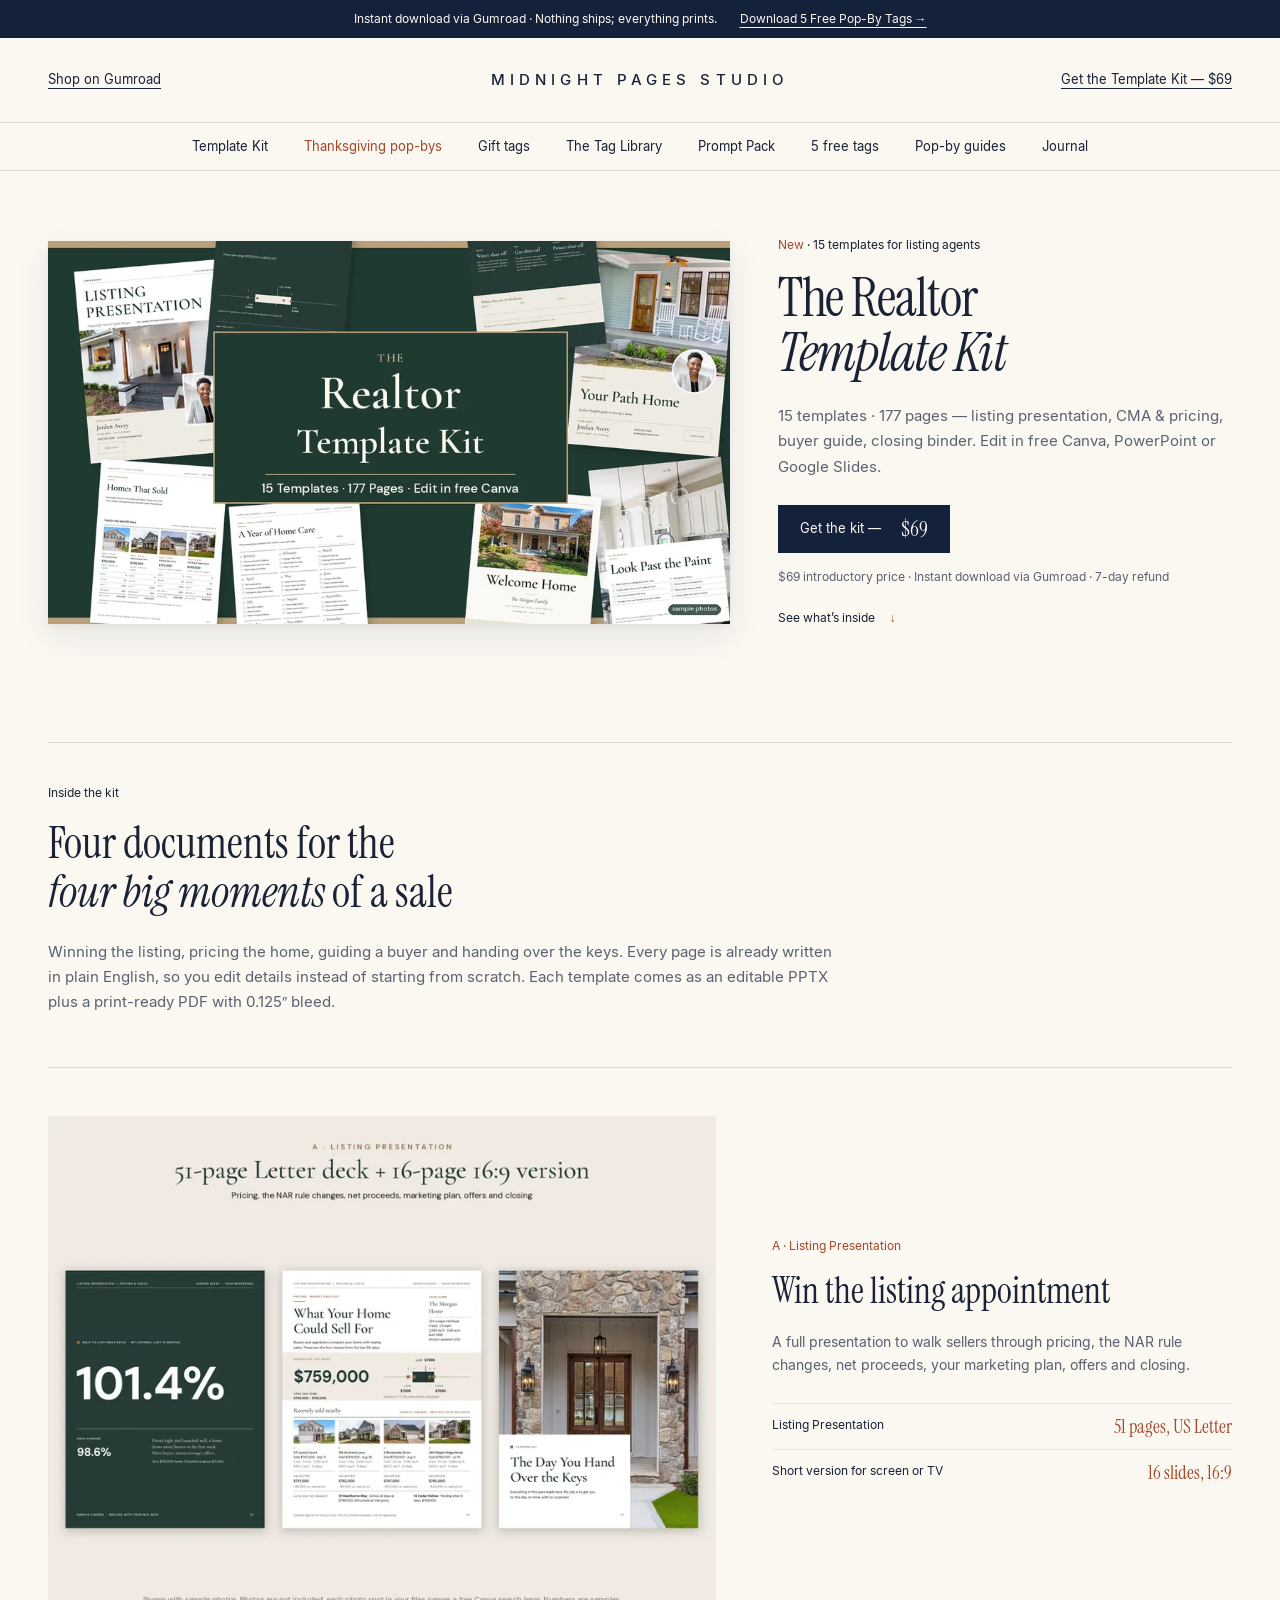
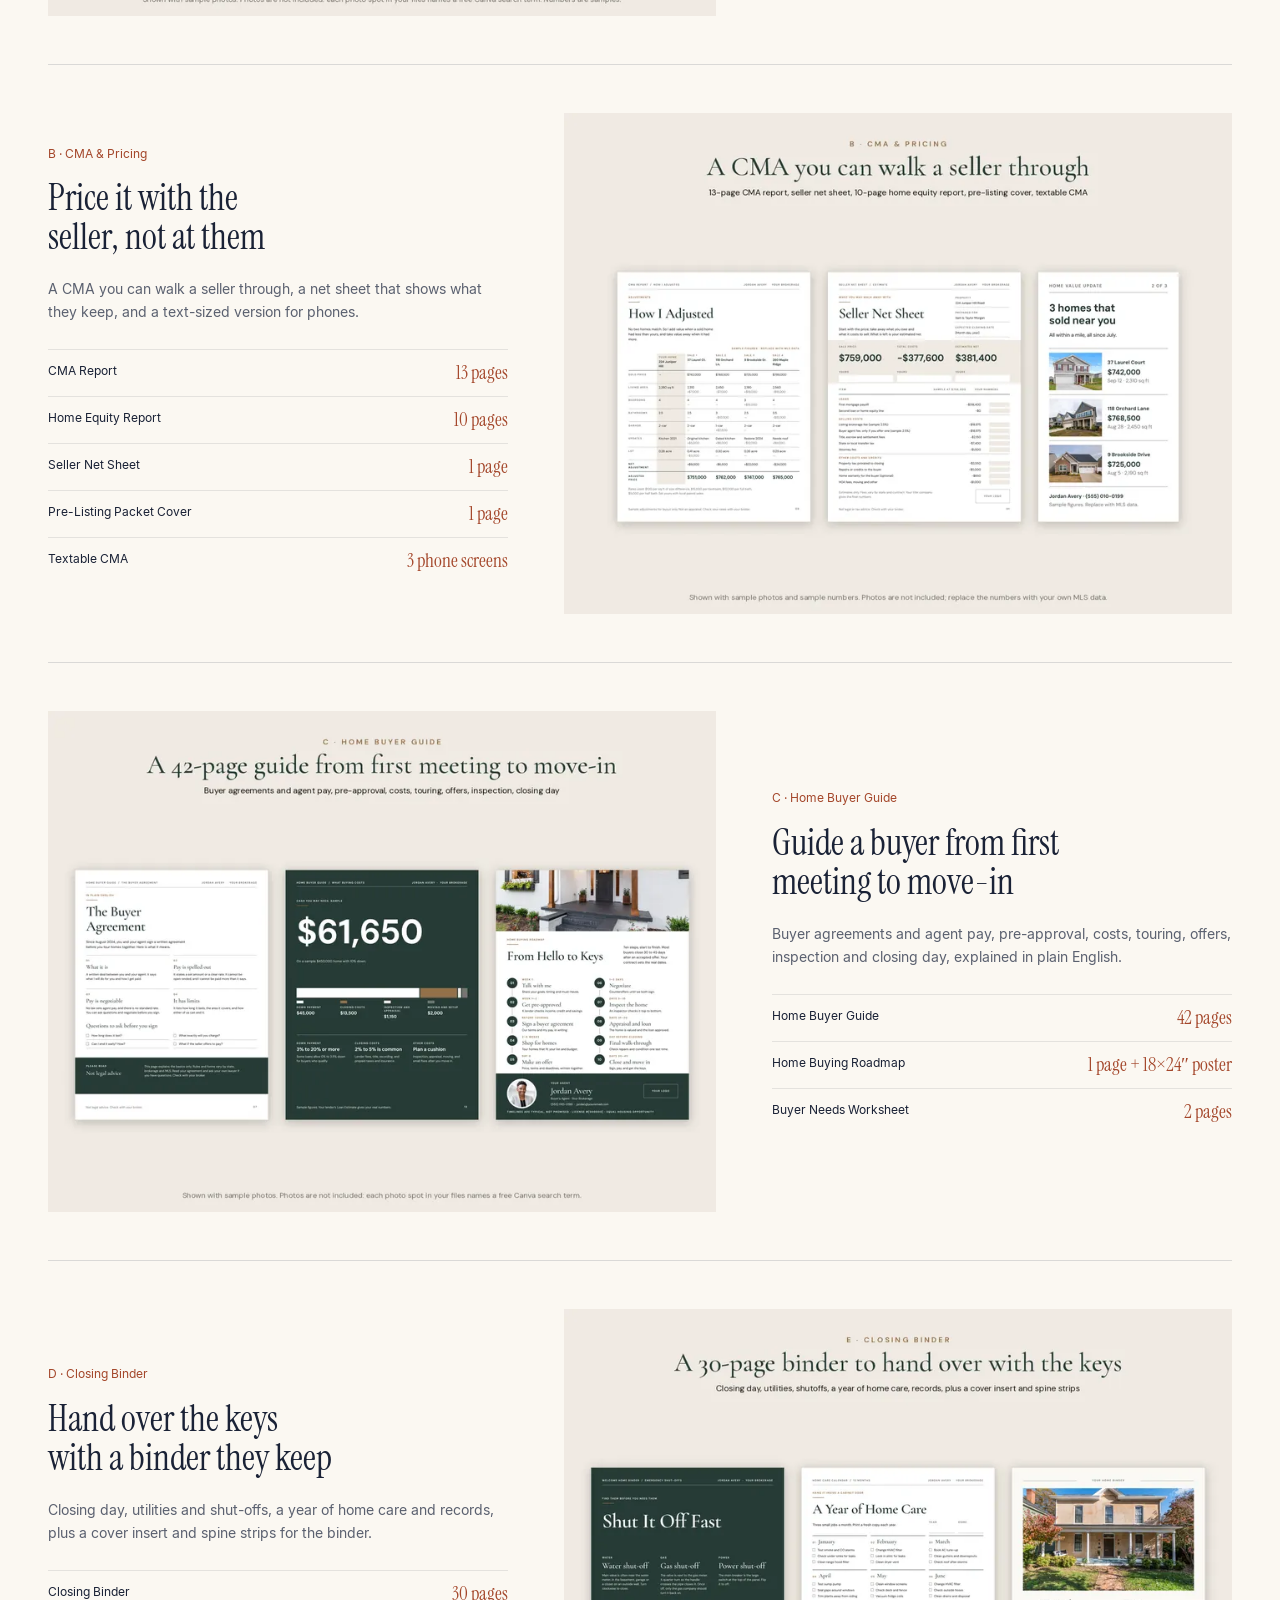
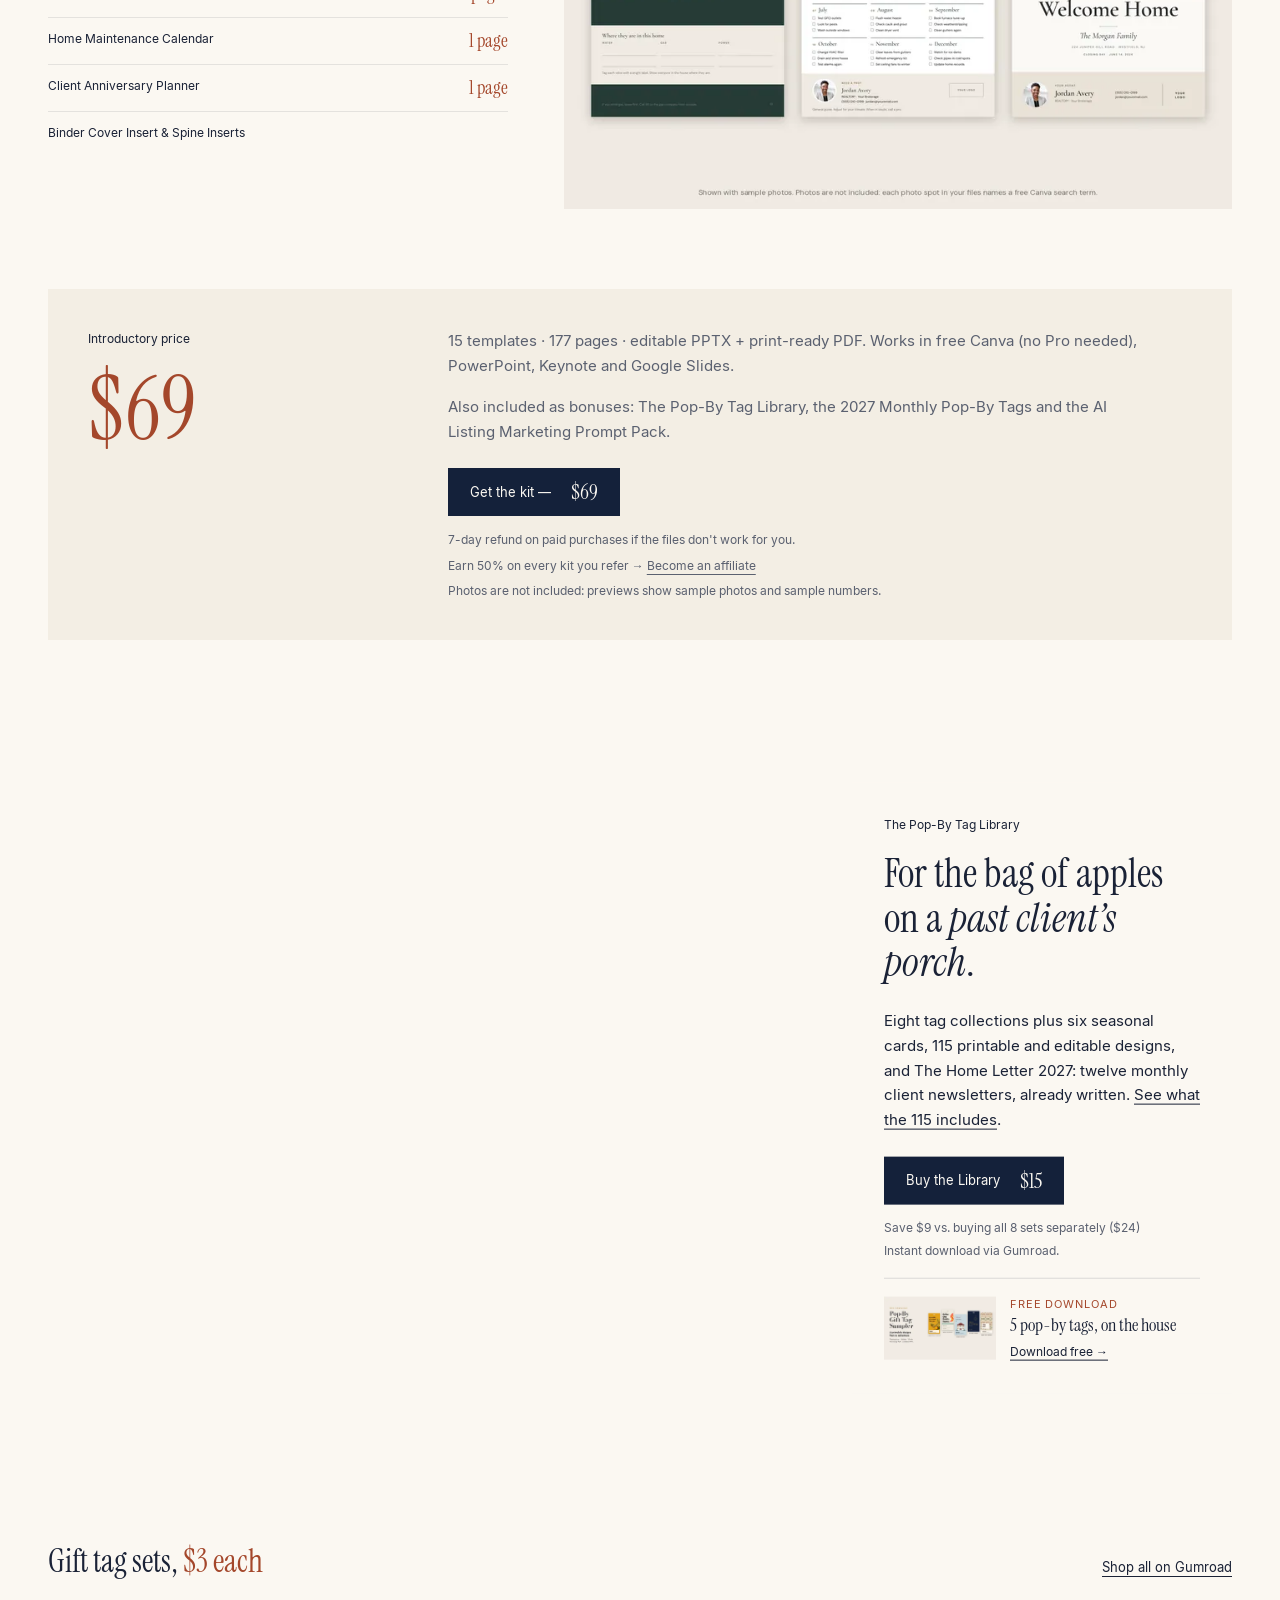
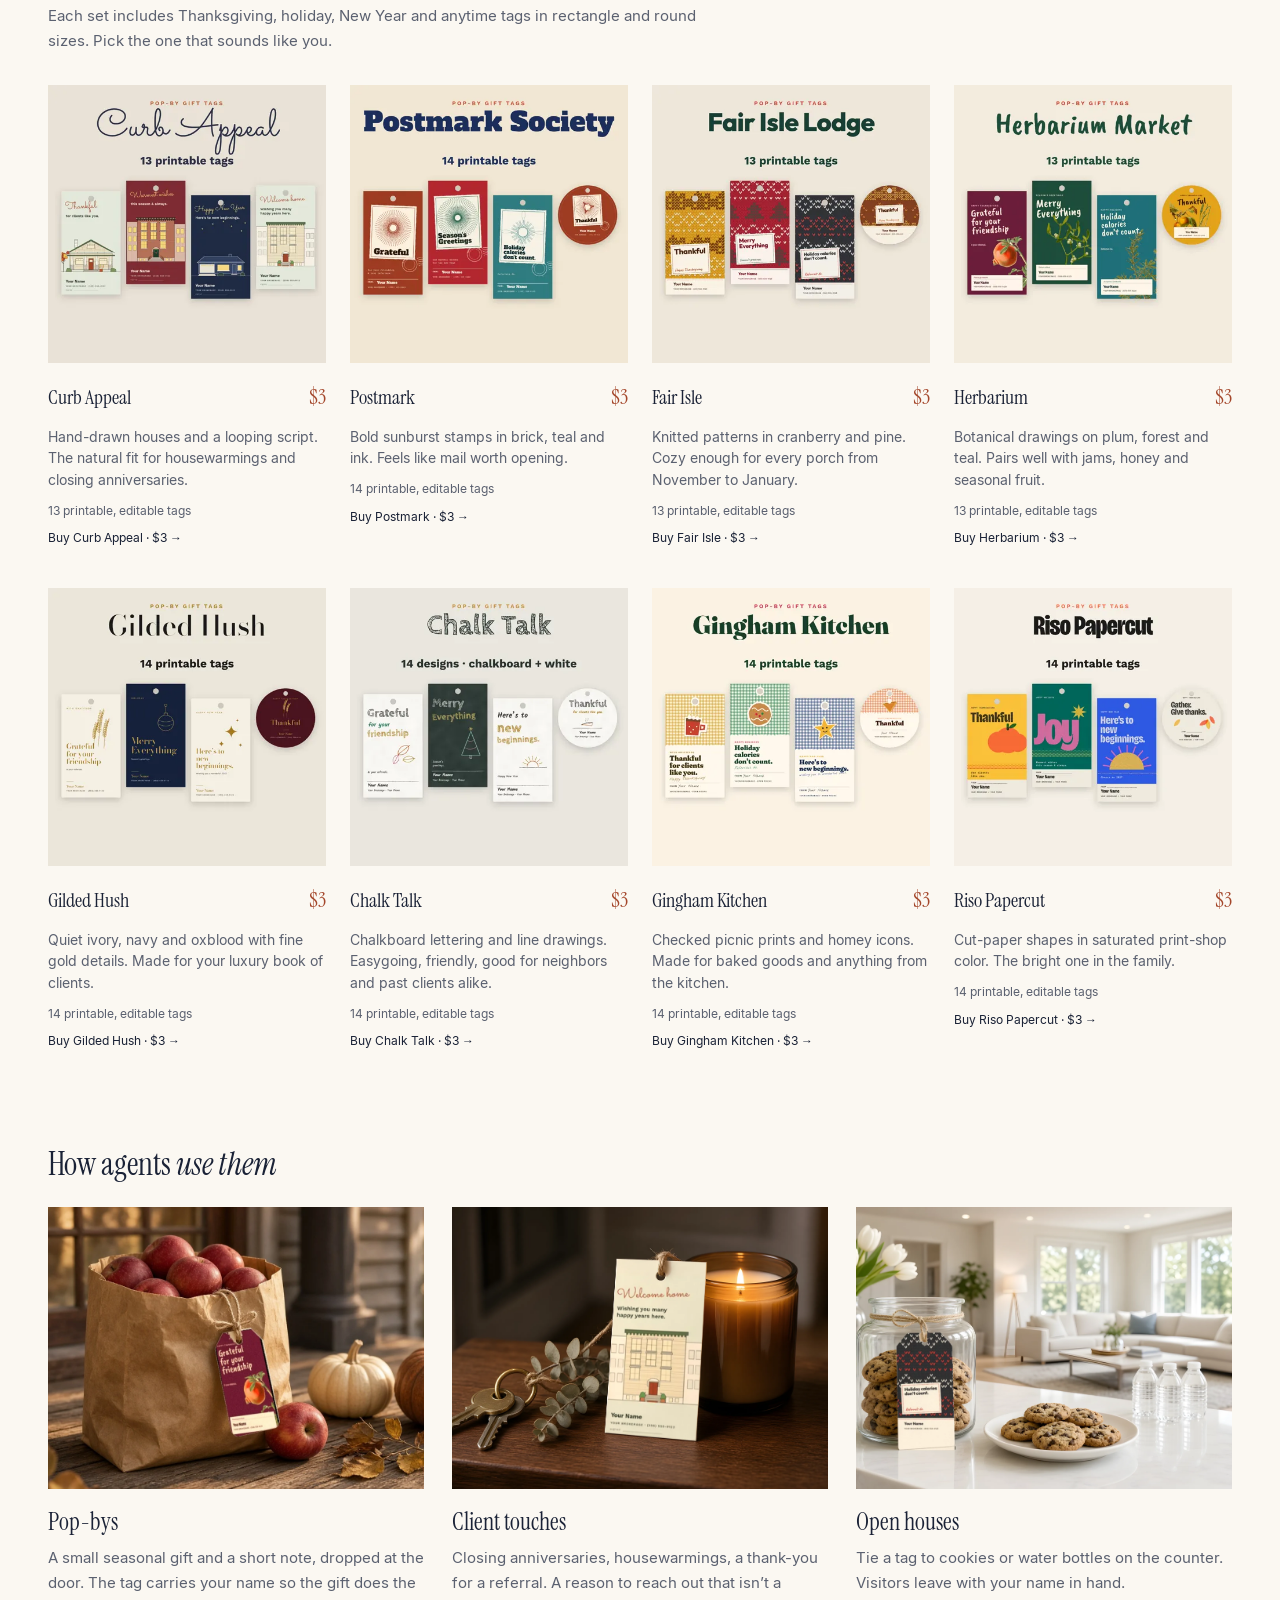
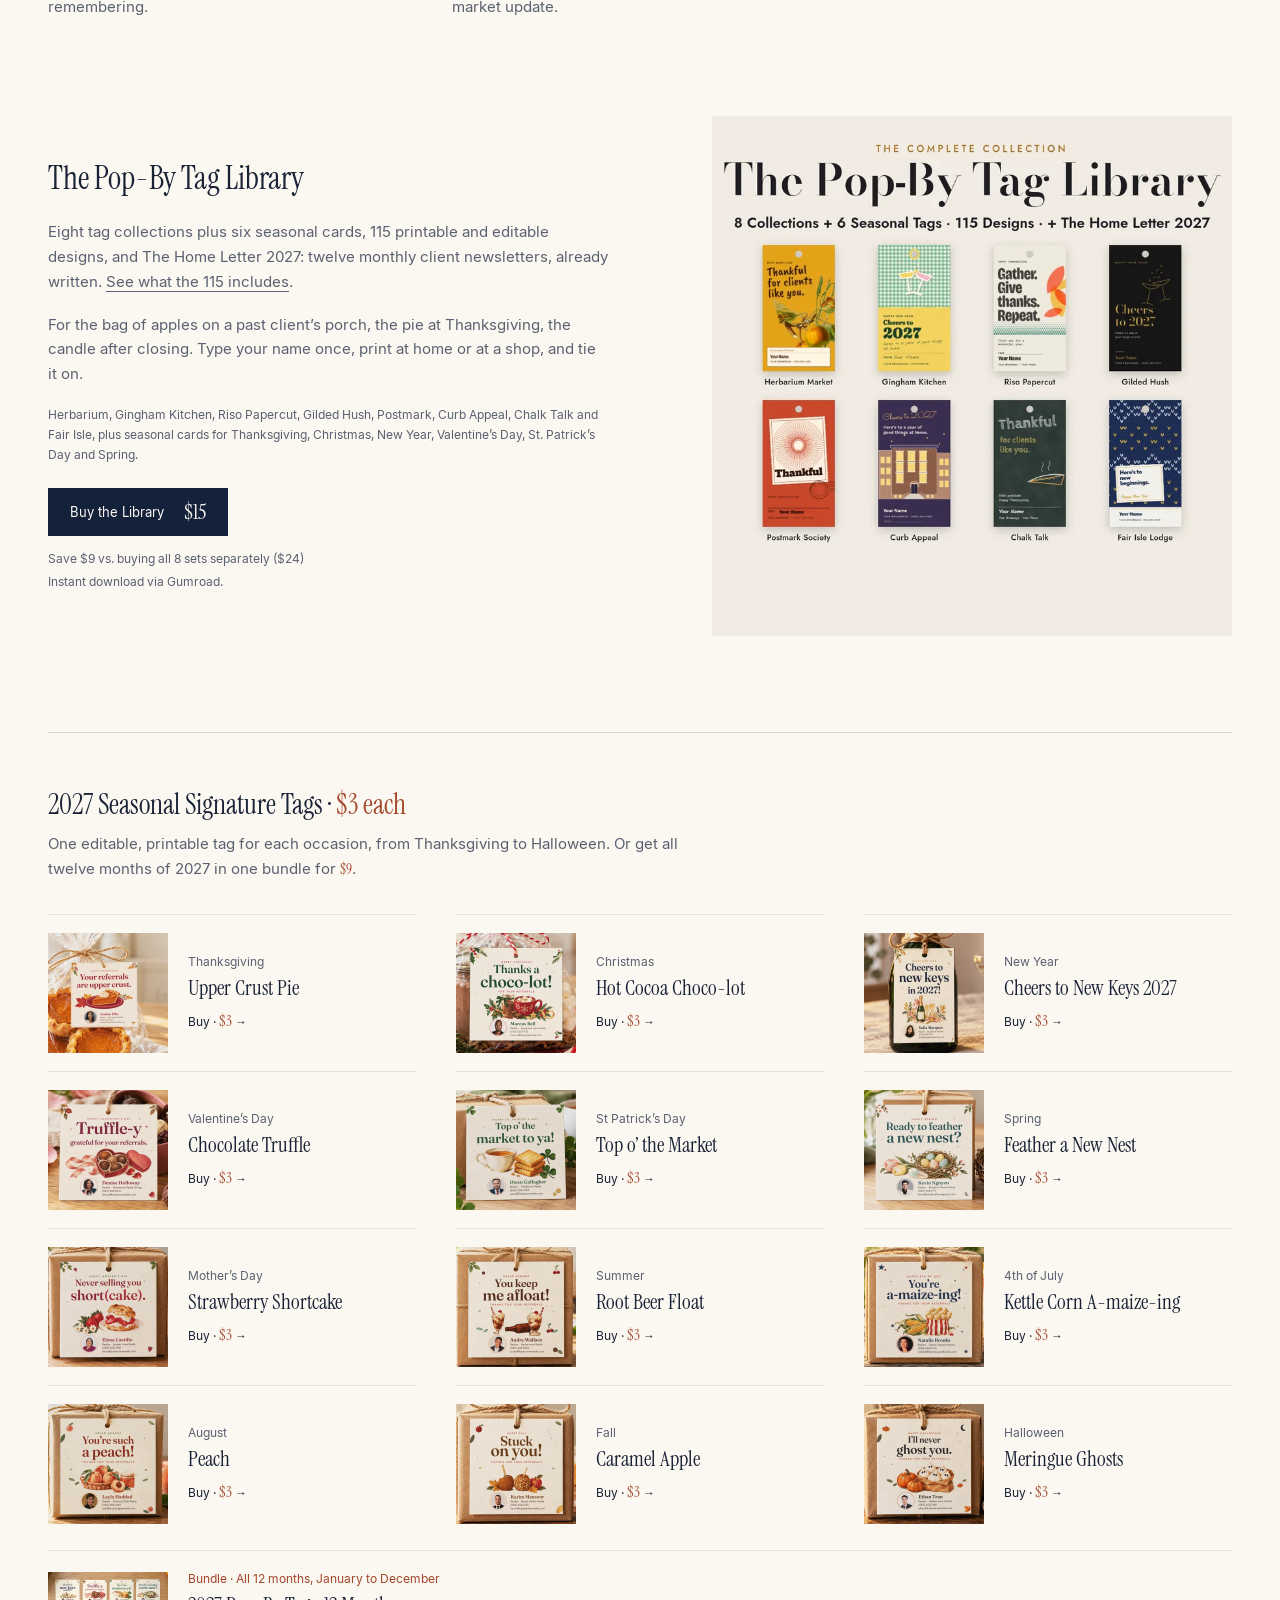
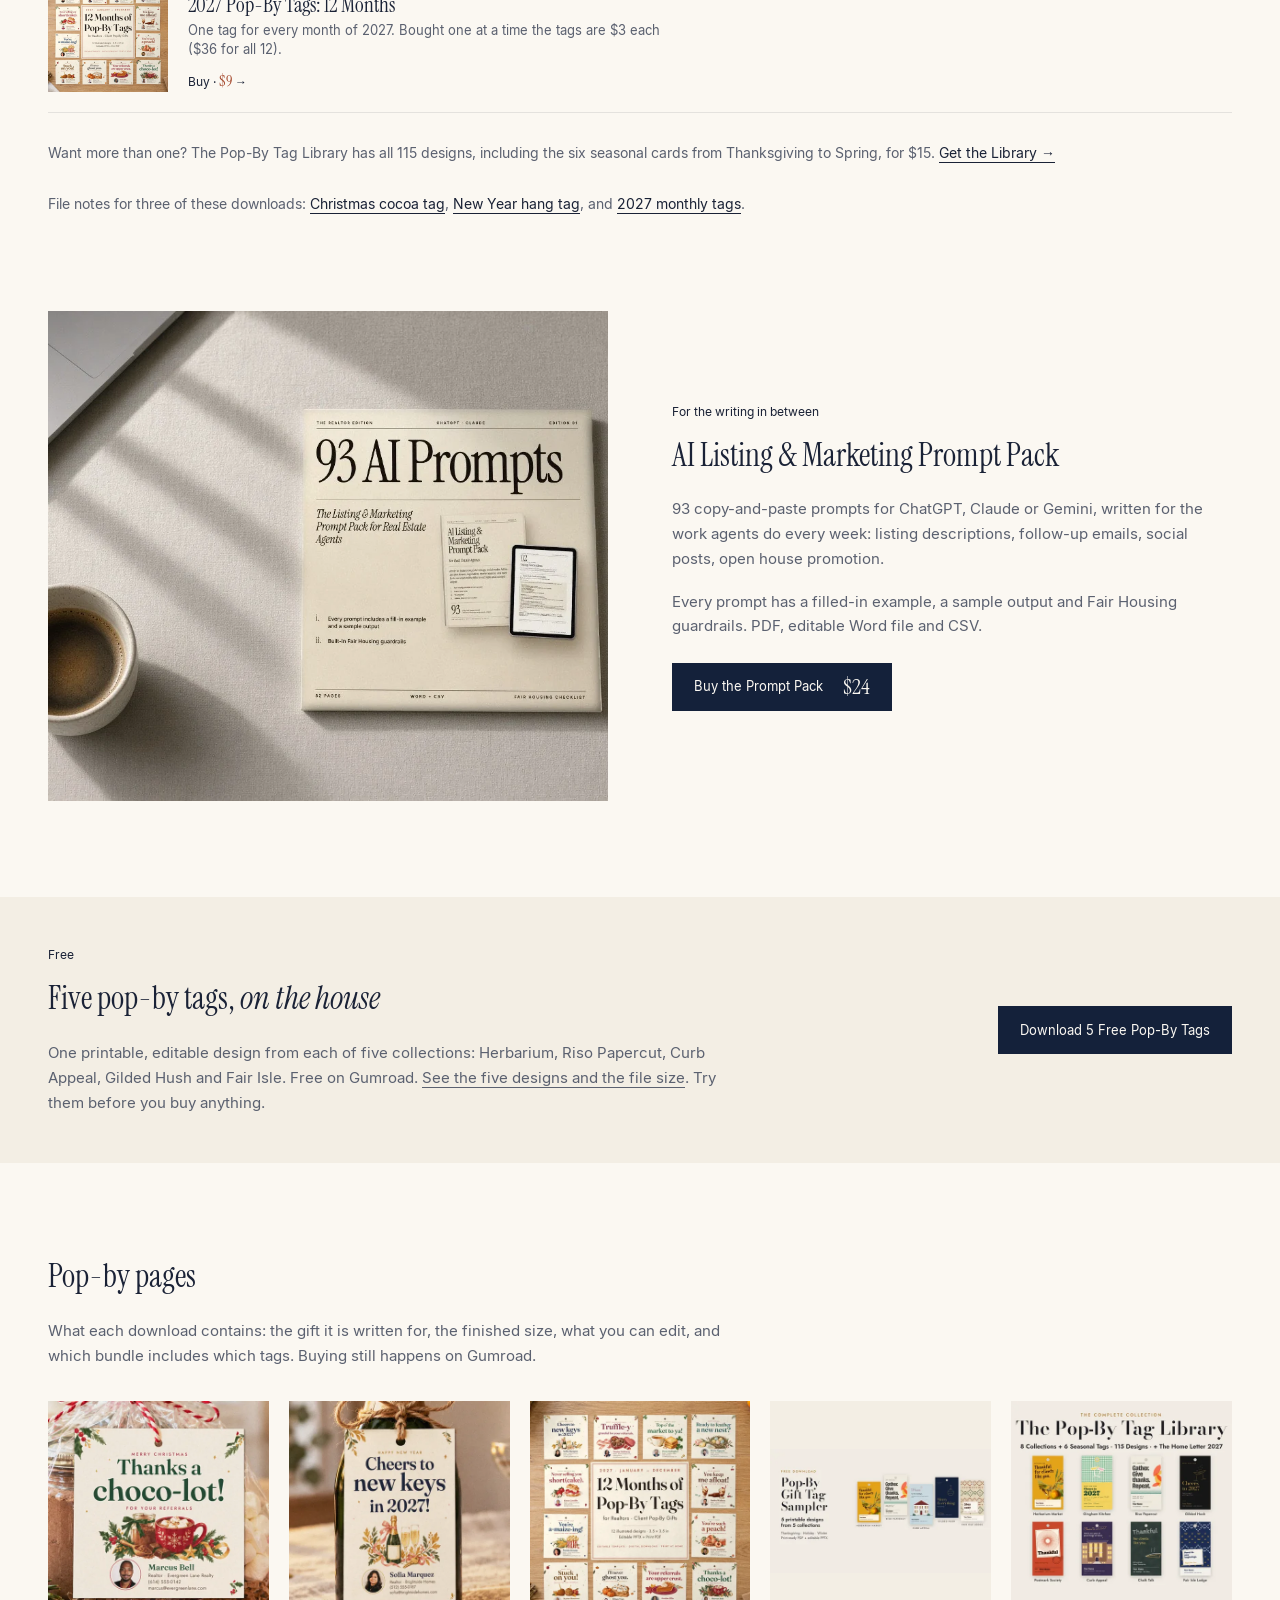
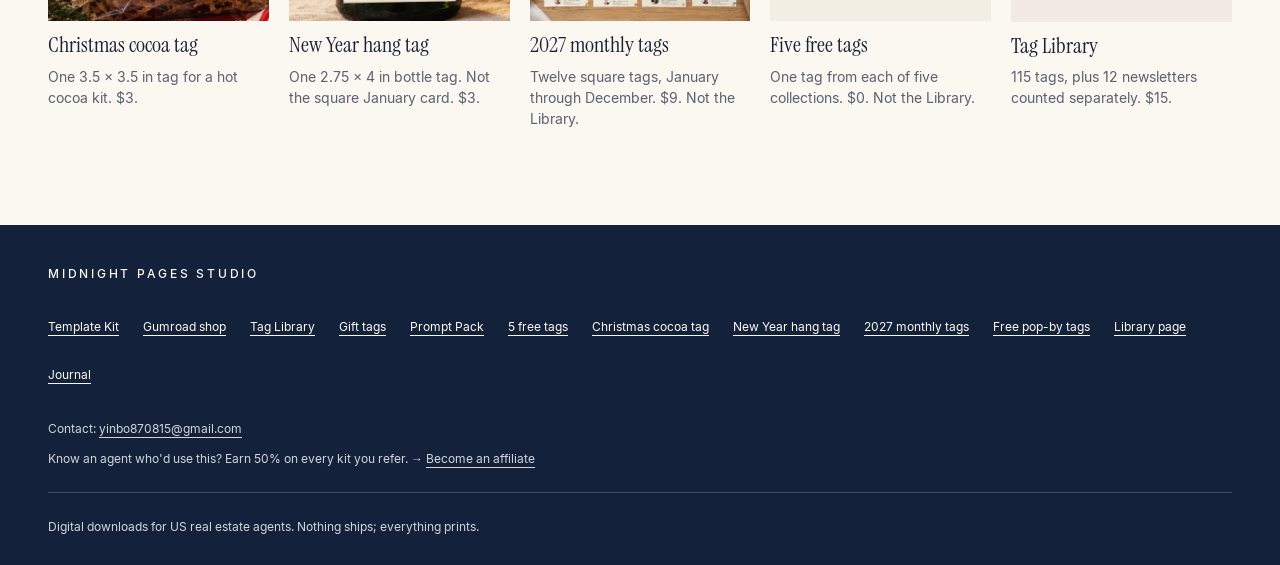
==== commit 0da1f0f8: "Add five evergreen pop-by landing pages that link to Gumroad. Each page states the published file co" ====
--- a/index.html
+++ b/index.html
@@ -17,6 +17,7 @@
 <title>Midnight Pages Studio · The Realtor Template Kit, pop-by gift tags and printables for real estate agents</title>
 <meta content="The Realtor Template Kit: 15 editable templates, 177 pages — listing presentation, CMA &amp; pricing, buyer guide and closing binder for real estate agents. Plus printable pop-by gift tags and client newsletters." name="description"/>
 <meta content="#14213a" name="theme-color"/>
+<link href="https://38763358.github.io/midnight-pages-studio/" rel="canonical"/>
 <link href="favicon.svg" rel="icon" type="image/svg+xml"/>
 <link href="favicon-32.png" rel="icon" sizes="32x32" type="image/png"/>
 <link href="apple-touch-icon.png" rel="apple-touch-icon"/>
@@ -44,7 +45,7 @@
 <div class="promotion">Instant download via Gumroad · Nothing ships; everything prints. <a href="https://midnightpagesstudio.gumroad.com/l/free-pop-by-gift-tags">Download 5 Free Pop-By Tags →</a></div>
 <header class="masthead">
 <div class="wrap masthead__row"><a class="shop-link" href="https://midnightpagesstudio.gumroad.com">Shop on Gumroad</a><a class="wordmark" href="#top" aria-label="Midnight Pages Studio, home">MIDNIGHT PAGES STUDIO</a><a class="masthead__buy" data-utm-default href="https://midnightpagesstudio.gumroad.com/l/realtor-template-kit?utm_source=homepage"><span class="buy-long">Get the Template Kit — $69</span><span class="buy-short">Kit · $69</span></a></div>
-<nav aria-label="Primary"><ul class="nav wrap"><li><a href="#kit">Template Kit</a></li><li><a class="seasonal" href="#library">Thanksgiving pop-bys</a></li><li><a href="#sets">Gift tags</a></li><li><a href="#library-details">The Tag Library</a></li><li><a href="#prompts">Prompt Pack</a></li><li><a href="#scenes">Pop-by pages</a></li><li><a href="free-pop-by-tags/">5 free tags</a></li><li><a href="blog/">Journal</a></li></ul></nav>
+<nav aria-label="Primary"><ul class="nav wrap"><li><a href="#kit">Template Kit</a></li><li><a class="seasonal" href="#library">Thanksgiving pop-bys</a></li><li><a href="#sets">Gift tags</a></li><li><a href="#library-details">The Tag Library</a></li><li><a href="#prompts">Prompt Pack</a></li><li><a href="https://midnightpagesstudio.gumroad.com/l/free-pop-by-gift-tags">5 free tags</a></li><li><a href="#pop-by-pages">Pop-by guides</a></li><li><a href="blog/">Journal</a></li></ul></nav>
 </header>
 <main id="main">
 <section class="kit-hero" aria-labelledby="hero-title">
@@ -153,24 +154,28 @@
 
 <section class="hero" id="library" aria-labelledby="library-hero-title">
 <picture class="hero__photo"><source media="(max-width: 600px)" srcset="assets/scenes/v4-hero-porch-mobile.webp"><img src="assets/scenes/v4-hero-porch.webp" width="1280" height="720" loading="lazy" decoding="async" alt="A bag of apples with a &quot;Thankful for clients like you&quot; house illustration gift tag and house keys on a front porch beside a navy door"></picture>
-<div class="hero__panel"><p class="intro">The Pop-By Tag Library</p><h2 id="library-hero-title">For the bag of apples on a <em>past client&rsquo;s porch</em>.</h2><p>Eight tag collections plus six seasonal cards, 115 printable and editable designs, and The Home Letter 2027: twelve monthly client newsletters, already written.</p><a class="btn" href="https://midnightpagesstudio.gumroad.com/l/pop-by-tag-library">Buy the Library <span>$15</span></a><p class="buy-save">Save $9 vs. buying all 8 sets separately ($24)</p><p class="buy-note">Instant download via Gumroad.</p><a class="hero__free" href="https://midnightpagesstudio.gumroad.com/l/free-pop-by-gift-tags"><picture><source type="image/webp" srcset="img/free-tags-480.webp 480w, img/free-tags-960.webp 960w" sizes="(max-width: 600px) 104px, 112px"><img src="img/free-tags-480.jpg" srcset="img/free-tags-480.jpg 480w, img/free-tags-960.jpg 960w" sizes="(max-width: 600px) 104px, 112px" width="480" height="270" decoding="async" alt="Cover of the free Pop-By Gift Tag Sampler: five printable tag designs from five collections"></picture><span class="hero__free-text"><span class="hero__free-eyebrow">Free download</span><span class="hero__free-title">5 pop-by tags, on the house</span><span class="hero__free-cta">Download free <span aria-hidden="true">→</span></span></span></a></div>
+<div class="hero__panel"><p class="intro">The Pop-By Tag Library</p><h2 id="library-hero-title">For the bag of apples on a <em>past client&rsquo;s porch</em>.</h2><p>Eight tag collections plus six seasonal cards, 115 printable and editable designs, and The Home Letter 2027: twelve monthly client newsletters, already written. <a href="pop-by-tag-library/">See what the 115 includes</a>.</p><a class="btn" href="https://midnightpagesstudio.gumroad.com/l/pop-by-tag-library">Buy the Library <span>$15</span></a><p class="buy-save">Save $9 vs. buying all 8 sets separately ($24)</p><p class="buy-note">Instant download via Gumroad.</p><a class="hero__free" href="https://midnightpagesstudio.gumroad.com/l/free-pop-by-gift-tags"><picture><source type="image/webp" srcset="img/free-tags-480.webp 480w, img/free-tags-960.webp 960w" sizes="(max-width: 600px) 104px, 112px"><img src="img/free-tags-480.jpg" srcset="img/free-tags-480.jpg 480w, img/free-tags-960.jpg 960w" sizes="(max-width: 600px) 104px, 112px" width="480" height="270" decoding="async" alt="Cover of the free Pop-By Gift Tag Sampler: five printable tag designs from five collections"></picture><span class="hero__free-text"><span class="hero__free-eyebrow">Free download</span><span class="hero__free-title">5 pop-by tags, on the house</span><span class="hero__free-cta">Download free <span aria-hidden="true">→</span></span></span></a></div>
 </section>
 <section class="section wrap" id="sets" aria-labelledby="sets-title"><header class="section-head"><div><h2 id="sets-title">Gift tag sets, <span class="price">$3 each</span></h2><p class="section-note">Each set includes Thanksgiving, holiday, New Year and anytime tags in rectangle and round sizes. Pick the one that sounds like you.</p></div><a class="shop-all" href="https://midnightpagesstudio.gumroad.com">Shop all on Gumroad</a></header><ul class="products"><li><a class="product" href="https://midnightpagesstudio.gumroad.com/l/curb-appeal-pop-by-gift-tags"><img src="img/curb-appeal-480.webp" srcset="img/curb-appeal-480.webp 480w, img/curb-appeal-800.webp 800w" sizes="(max-width: 600px) 44vw, (max-width: 900px) 45vw, 23vw" width="800" height="800" loading="lazy" decoding="async" alt="Curb Appeal gift tag set: printable designs arranged on paper"><div class="product__heading"><h3>Curb Appeal</h3><span class="price">$3</span></div><p class="product__desc">Hand-drawn houses and a looping script. The natural fit for housewarmings and closing anniversaries.</p><p class="product__count">13 printable, editable tags</p><span class="product__buy">Buy Curb Appeal · $3 <span aria-hidden="true">→</span></span></a></li><li><a class="product" href="https://midnightpagesstudio.gumroad.com/l/postmark-society-pop-by-gift-tags"><img src="img/postmark-480.webp" srcset="img/postmark-480.webp 480w, img/postmark-800.webp 800w" sizes="(max-width: 600px) 44vw, (max-width: 900px) 45vw, 23vw" width="800" height="800" loading="lazy" decoding="async" alt="Postmark gift tag set: printable designs arranged on paper"><div class="product__heading"><h3>Postmark</h3><span class="price">$3</span></div><p class="product__desc">Bold sunburst stamps in brick, teal and ink. Feels like mail worth opening.</p><p class="product__count">14 printable, editable tags</p><span class="product__buy">Buy Postmark · $3 <span aria-hidden="true">→</span></span></a></li><li><a class="product" href="https://midnightpagesstudio.gumroad.com/l/fair-isle-lodge-pop-by-gift-tags"><img src="img/fair-isle-480.webp" srcset="img/fair-isle-480.webp 480w, img/fair-isle-800.webp 800w" sizes="(max-width: 600px) 44vw, (max-width: 900px) 45vw, 23vw" width="800" height="800" loading="lazy" decoding="async" alt="Fair Isle gift tag set: printable designs arranged on paper"><div class="product__heading"><h3>Fair Isle</h3><span class="price">$3</span></div><p class="product__desc">Knitted patterns in cranberry and pine. Cozy enough for every porch from November to January.</p><p class="product__count">13 printable, editable tags</p><span class="product__buy">Buy Fair Isle · $3 <span aria-hidden="true">→</span></span></a></li><li><a class="product" href="https://midnightpagesstudio.gumroad.com/l/herbarium-market-pop-by-gift-tags"><img src="img/herbarium-480.webp" srcset="img/herbarium-480.webp 480w, img/herbarium-800.webp 800w" sizes="(max-width: 600px) 44vw, (max-width: 900px) 45vw, 23vw" width="800" height="800" loading="lazy" decoding="async" alt="Herbarium gift tag set: printable designs arranged on paper"><div class="product__heading"><h3>Herbarium</h3><span class="price">$3</span></div><p class="product__desc">Botanical drawings on plum, forest and teal. Pairs well with jams, honey and seasonal fruit.</p><p class="product__count">13 printable, editable tags</p><span class="product__buy">Buy Herbarium · $3 <span aria-hidden="true">→</span></span></a></li><li><a class="product" href="https://midnightpagesstudio.gumroad.com/l/gilded-hush-pop-by-gift-tags"><img src="img/gilded-hush-480.webp" srcset="img/gilded-hush-480.webp 480w, img/gilded-hush-800.webp 800w" sizes="(max-width: 600px) 44vw, (max-width: 900px) 45vw, 23vw" width="800" height="800" loading="lazy" decoding="async" alt="Gilded Hush gift tag set: printable designs arranged on paper"><div class="product__heading"><h3>Gilded Hush</h3><span class="price">$3</span></div><p class="product__desc">Quiet ivory, navy and oxblood with fine gold details. Made for your luxury book of clients.</p><p class="product__count">14 printable, editable tags</p><span class="product__buy">Buy Gilded Hush · $3 <span aria-hidden="true">→</span></span></a></li><li><a class="product" href="https://midnightpagesstudio.gumroad.com/l/chalk-talk-pop-by-gift-tags"><img src="img/chalk-talk-480.webp" srcset="img/chalk-talk-480.webp 480w, img/chalk-talk-800.webp 800w" sizes="(max-width: 600px) 44vw, (max-width: 900px) 45vw, 23vw" width="800" height="800" loading="lazy" decoding="async" alt="Chalk Talk gift tag set: printable designs arranged on paper"><div class="product__heading"><h3>Chalk Talk</h3><span class="price">$3</span></div><p class="product__desc">Chalkboard lettering and line drawings. Easygoing, friendly, good for neighbors and past clients alike.</p><p class="product__count">14 printable, editable tags</p><span class="product__buy">Buy Chalk Talk · $3 <span aria-hidden="true">→</span></span></a></li><li><a class="product" href="https://midnightpagesstudio.gumroad.com/l/gingham-kitchen-pop-by-gift-tags"><img src="img/gingham-kitchen-480.webp" srcset="img/gingham-kitchen-480.webp 480w, img/gingham-kitchen-800.webp 800w" sizes="(max-width: 600px) 44vw, (max-width: 900px) 45vw, 23vw" width="800" height="800" loading="lazy" decoding="async" alt="Gingham Kitchen gift tag set: printable designs arranged on paper"><div class="product__heading"><h3>Gingham Kitchen</h3><span class="price">$3</span></div><p class="product__desc">Checked picnic prints and homey icons. Made for baked goods and anything from the kitchen.</p><p class="product__count">14 printable, editable tags</p><span class="product__buy">Buy Gingham Kitchen · $3 <span aria-hidden="true">→</span></span></a></li><li><a class="product" href="https://midnightpagesstudio.gumroad.com/l/riso-papercut-pop-by-gift-tags"><img src="img/riso-papercut-480.webp" srcset="img/riso-papercut-480.webp 480w, img/riso-papercut-800.webp 800w" sizes="(max-width: 600px) 44vw, (max-width: 900px) 45vw, 23vw" width="800" height="800" loading="lazy" decoding="async" alt="Riso Papercut gift tag set: printable designs arranged on paper"><div class="product__heading"><h3>Riso Papercut</h3><span class="price">$3</span></div><p class="product__desc">Cut-paper shapes in saturated print-shop color. The bright one in the family.</p><p class="product__count">14 printable, editable tags</p><span class="product__buy">Buy Riso Papercut · $3 <span aria-hidden="true">→</span></span></a></li></ul></section>
 <section class="section wrap how" aria-labelledby="how-title"><h2 id="how-title">How agents <em>use them</em></h2><ul class="use-grid"><li><img src="assets/scenes/use-popby-porch.webp" width="1280" height="960" loading="lazy" decoding="async" alt="A bag of apples on an autumn porch with a plum Herbarium gift tag tied to the handle"><h3>Pop-bys</h3><p>A small seasonal gift and a short note, dropped at the door. The tag carries your name so the gift does the remembering.</p></li><li><img src="assets/scenes/v4-use-keys.webp" width="1280" height="960" loading="lazy" decoding="async" alt="House keys and a candle with a &quot;Welcome home&quot; gift tag"><h3>Client touches</h3><p>Closing anniversaries, housewarmings, a thank-you for a referral. A reason to reach out that isn’t a market update.</p></li><li><img src="assets/scenes/v4-use-openhouse.webp" width="1280" height="960" loading="lazy" decoding="async" alt="A cookie jar with a gift tag on a model home kitchen island"><h3>Open houses</h3><p>Tie a tag to cookies or water bottles on the counter. Visitors leave with your name in hand.</p></li></ul></section>
-<section class="section wrap library-details" id="library-details" aria-labelledby="library-title"><div class="detail-text"><h2 id="library-title">The Pop-By Tag Library</h2><p>Eight tag collections plus six seasonal cards, 115 printable and editable designs, and The Home Letter 2027: twelve monthly client newsletters, already written.</p><p>For the bag of apples on a past client’s porch, the pie at Thanksgiving, the candle after closing. Type your name once, print at home or at a shop, and tie it on.</p><p class="collection-caption">Herbarium, Gingham Kitchen, Riso Papercut, Gilded Hush, Postmark, Curb Appeal, Chalk Talk and Fair Isle, plus seasonal cards for Thanksgiving, Christmas, New Year, Valentine’s Day, St. Patrick’s Day and Spring.</p><a class="btn" href="https://midnightpagesstudio.gumroad.com/l/pop-by-tag-library">Buy the Library <span>$15</span></a><p class="buy-save">Save $9 vs. buying all 8 sets separately ($24)</p><p class="buy-note">Instant download via Gumroad.</p><p class="buy-note"><a href="pop-by-tag-library/">See what the Library includes</a></p></div><figure><picture><source type="image/webp" srcset="img/library-115sq-480.webp 480w, img/library-115sq-800.webp 800w" sizes="(max-width: 600px) 90vw, 520px"><img src="img/library-115sq-800.jpg" srcset="img/library-115sq-480.jpg 480w, img/library-115sq-800.jpg 800w" sizes="(max-width: 600px) 90vw, 520px" width="800" height="800" loading="lazy" decoding="async" alt="The Pop-By Tag Library: 8 collections plus 6 seasonal tags, 115 designs, plus The Home Letter 2027. One tag from each collection: Herbarium Market, Gingham Kitchen, Riso Papercut, Gilded Hush, Postmark Society, Curb Appeal, Chalk Talk and Fair Isle Lodge"></picture></figure></section>
-<section class="section wrap seasonals" id="seasonal" aria-labelledby="seasonal-title"><header class="seasonals__head"><h2 id="seasonal-title">2027 Seasonal Signature Tags · <span class="price">$3 each</span></h2><p class="section-note">One editable, printable tag for each occasion, from Thanksgiving to Halloween. Or get all twelve months of 2027 in one bundle for <span class="price">$9</span>.</p></header><ul class="seasonals__list"><li id="seasonal-nov"><a class="season" href="https://midnightpagesstudio.gumroad.com/l/thanksgiving-pop-by-tag-upper-crust"><picture><source type="image/webp" srcset="img/seasonal/thanksgiving-480.webp 480w, img/seasonal/thanksgiving-800.webp 800w" sizes="(max-width: 600px) 64vw, 120px"><img src="img/seasonal/thanksgiving-480.jpg" srcset="img/seasonal/thanksgiving-480.jpg 480w, img/seasonal/thanksgiving-800.jpg 800w" sizes="(max-width: 600px) 64vw, 120px" width="480" height="480" loading="lazy" decoding="async" alt="Upper Crust Pie pop-by tag: “Your referrals are upper crust” Thanksgiving tag tied to a bag of pies"></picture><span class="season__text"><span class="season__occasion">Thanksgiving</span><span class="season__name">Upper Crust Pie</span><span class="season__buy">Buy · <span class="price">$3</span> <span aria-hidden="true">→</span></span></span></a></li><li id="seasonal-dec"><a class="season" href="https://midnightpagesstudio.gumroad.com/l/christmas-pop-by-tag-choco-lot"><picture><source type="image/webp" srcset="img/seasonal/christmas-480.webp 480w, img/seasonal/christmas-800.webp 800w" sizes="(max-width: 600px) 64vw, 120px"><img src="img/seasonal/christmas-480.jpg" srcset="img/seasonal/christmas-480.jpg 480w, img/seasonal/christmas-800.jpg 800w" sizes="(max-width: 600px) 64vw, 120px" width="480" height="480" loading="lazy" decoding="async" alt="Hot Cocoa Choco-lot pop-by tag: “Thanks a choco-lot” Christmas tag on a jar of hot cocoa mix"></picture><span class="season__text"><span class="season__occasion">Christmas</span><span class="season__name">Hot Cocoa Choco-lot</span><span class="season__buy">Buy · <span class="price">$3</span> <span aria-hidden="true">→</span></span></span></a></li><li id="seasonal-jan"><a class="season" href="https://midnightpagesstudio.gumroad.com/l/new-year-pop-by-tag-new-keys-2027"><picture><source type="image/webp" srcset="img/seasonal/new-year-480.webp 480w, img/seasonal/new-year-800.webp 800w" sizes="(max-width: 600px) 64vw, 120px"><img src="img/seasonal/new-year-480.jpg" srcset="img/seasonal/new-year-480.jpg 480w, img/seasonal/new-year-800.jpg 800w" sizes="(max-width: 600px) 64vw, 120px" width="480" height="480" loading="lazy" decoding="async" alt="Cheers to New Keys 2027 pop-by tag: “Cheers to new keys in 2027” bottle hang tag on a bottle of sparkling wine"></picture><span class="season__text"><span class="season__occasion">New Year</span><span class="season__name">Cheers to New Keys 2027</span><span class="season__buy">Buy · <span class="price">$3</span> <span aria-hidden="true">→</span></span></span></a></li><li id="seasonal-feb"><a class="season" href="https://midnightpagesstudio.gumroad.com/l/valentines-pop-by-tag-truffle-y"><picture><source type="image/webp" srcset="img/seasonal/valentines-480.webp 480w, img/seasonal/valentines-800.webp 800w" sizes="(max-width: 600px) 64vw, 120px"><img src="img/seasonal/valentines-480.jpg" srcset="img/seasonal/valentines-480.jpg 480w, img/seasonal/valentines-800.jpg 800w" sizes="(max-width: 600px) 64vw, 120px" width="480" height="480" loading="lazy" decoding="async" alt="Chocolate Truffle pop-by tag: “Truffle-y grateful for your referrals” Valentine’s Day tag beside a box of chocolates"></picture><span class="season__text"><span class="season__occasion">Valentine’s Day</span><span class="season__name">Chocolate Truffle</span><span class="season__buy">Buy · <span class="price">$3</span> <span aria-hidden="true">→</span></span></span></a></li><li id="seasonal-mar"><a class="season" href="https://midnightpagesstudio.gumroad.com/l/st-patricks-pop-by-tag-top-o-the-market"><picture><source type="image/webp" srcset="img/seasonal/st-patricks-480.webp 480w, img/seasonal/st-patricks-800.webp 800w" sizes="(max-width: 600px) 64vw, 120px"><img src="img/seasonal/st-patricks-480.jpg" srcset="img/seasonal/st-patricks-480.jpg 480w, img/seasonal/st-patricks-800.jpg 800w" sizes="(max-width: 600px) 64vw, 120px" width="480" height="480" loading="lazy" decoding="async" alt="Top o’ the Market pop-by tag: “Top o’ the market to ya” St Patrick’s Day tag with tea and shortbread"></picture><span class="season__text"><span class="season__occasion">St Patrick’s Day</span><span class="season__name">Top o’ the Market</span><span class="season__buy">Buy · <span class="price">$3</span> <span aria-hidden="true">→</span></span></span></a></li><li id="seasonal-apr"><a class="season" href="https://midnightpagesstudio.gumroad.com/l/spring-pop-by-tag-feather-a-new-nest"><picture><source type="image/webp" srcset="img/seasonal/spring-480.webp 480w, img/seasonal/spring-800.webp 800w" sizes="(max-width: 600px) 64vw, 120px"><img src="img/seasonal/spring-480.jpg" srcset="img/seasonal/spring-480.jpg 480w, img/seasonal/spring-800.jpg 800w" sizes="(max-width: 600px) 64vw, 120px" width="480" height="480" loading="lazy" decoding="async" alt="Feather a New Nest pop-by tag: “Ready to feather a new nest?” spring tag on a box with a nest of eggs"></picture><span class="season__text"><span class="season__occasion">Spring</span><span class="season__name">Feather a New Nest</span><span class="season__buy">Buy · <span class="price">$3</span> <span aria-hidden="true">→</span></span></span></a></li><li id="seasonal-may"><a class="season" href="https://midnightpagesstudio.gumroad.com/l/mothers-day-pop-by-tag-shortcake"><picture><source type="image/webp" srcset="img/seasonal/mothers-day-480.webp 480w, img/seasonal/mothers-day-800.webp 800w" sizes="(max-width: 600px) 64vw, 120px"><img src="img/seasonal/mothers-day-480.jpg" srcset="img/seasonal/mothers-day-480.jpg 480w, img/seasonal/mothers-day-800.jpg 800w" sizes="(max-width: 600px) 64vw, 120px" width="480" height="480" loading="lazy" decoding="async" alt="Strawberry Shortcake pop-by tag: “Never selling you short(cake)” Mother’s Day tag on a kraft gift box"></picture><span class="season__text"><span class="season__occasion">Mother’s Day</span><span class="season__name">Strawberry Shortcake</span><span class="season__buy">Buy · <span class="price">$3</span> <span aria-hidden="true">→</span></span></span></a></li><li id="seasonal-jun"><a class="season" href="https://midnightpagesstudio.gumroad.com/l/summer-pop-by-tag-keep-me-afloat"><picture><source type="image/webp" srcset="img/seasonal/summer-480.webp 480w, img/seasonal/summer-800.webp 800w" sizes="(max-width: 600px) 64vw, 120px"><img src="img/seasonal/summer-480.jpg" srcset="img/seasonal/summer-480.jpg 480w, img/seasonal/summer-800.jpg 800w" sizes="(max-width: 600px) 64vw, 120px" width="480" height="480" loading="lazy" decoding="async" alt="Root Beer Float pop-by tag: “You keep me afloat” summer tag on a kraft gift box"></picture><span class="season__text"><span class="season__occasion">Summer</span><span class="season__name">Root Beer Float</span><span class="season__buy">Buy · <span class="price">$3</span> <span aria-hidden="true">→</span></span></span></a></li><li id="seasonal-jul"><a class="season" href="https://midnightpagesstudio.gumroad.com/l/fourth-of-july-pop-by-tag-a-maize-ing"><picture><source type="image/webp" srcset="img/seasonal/fourth-of-july-480.webp 480w, img/seasonal/fourth-of-july-800.webp 800w" sizes="(max-width: 600px) 64vw, 120px"><img src="img/seasonal/fourth-of-july-480.jpg" srcset="img/seasonal/fourth-of-july-480.jpg 480w, img/seasonal/fourth-of-july-800.jpg 800w" sizes="(max-width: 600px) 64vw, 120px" width="480" height="480" loading="lazy" decoding="async" alt="Kettle Corn A-maize-ing pop-by tag: “You’re a-maize-ing” 4th of July tag with kettle corn"></picture><span class="season__text"><span class="season__occasion">4th of July</span><span class="season__name">Kettle Corn A-maize-ing</span><span class="season__buy">Buy · <span class="price">$3</span> <span aria-hidden="true">→</span></span></span></a></li><li id="seasonal-aug"><a class="season" href="https://midnightpagesstudio.gumroad.com/l/august-pop-by-tag-such-a-peach"><picture><source type="image/webp" srcset="img/seasonal/august-480.webp 480w, img/seasonal/august-800.webp 800w" sizes="(max-width: 600px) 64vw, 120px"><img src="img/seasonal/august-480.jpg" srcset="img/seasonal/august-480.jpg 480w, img/seasonal/august-800.jpg 800w" sizes="(max-width: 600px) 64vw, 120px" width="480" height="480" loading="lazy" decoding="async" alt="Peach pop-by tag: “You’re such a peach!” Hello August tag with a basket of peaches and peach jam"></picture><span class="season__text"><span class="season__occasion">August</span><span class="season__name">Peach</span><span class="season__buy">Buy · <span class="price">$3</span> <span aria-hidden="true">→</span></span></span></a></li><li id="seasonal-sep"><a class="season" href="https://midnightpagesstudio.gumroad.com/l/fall-pop-by-tag-stuck-on-you"><picture><source type="image/webp" srcset="img/seasonal/fall-480.webp 480w, img/seasonal/fall-800.webp 800w" sizes="(max-width: 600px) 64vw, 120px"><img src="img/seasonal/fall-480.jpg" srcset="img/seasonal/fall-480.jpg 480w, img/seasonal/fall-800.jpg 800w" sizes="(max-width: 600px) 64vw, 120px" width="480" height="480" loading="lazy" decoding="async" alt="Caramel Apple pop-by tag: “Stuck on you!” Happy Fall tag with caramel apples"></picture><span class="season__text"><span class="season__occasion">Fall</span><span class="season__name">Caramel Apple</span><span class="season__buy">Buy · <span class="price">$3</span> <span aria-hidden="true">→</span></span></span></a></li><li id="seasonal-oct"><a class="season" href="https://midnightpagesstudio.gumroad.com/l/halloween-pop-by-tag-never-ghost-you"><picture><source type="image/webp" srcset="img/seasonal/halloween-480.webp 480w, img/seasonal/halloween-800.webp 800w" sizes="(max-width: 600px) 64vw, 120px"><img src="img/seasonal/halloween-480.jpg" srcset="img/seasonal/halloween-480.jpg 480w, img/seasonal/halloween-800.jpg 800w" sizes="(max-width: 600px) 64vw, 120px" width="480" height="480" loading="lazy" decoding="async" alt="Meringue Ghosts pop-by tag: “I’ll never ghost you.” Happy Halloween tag with meringue ghosts and a pumpkin"></picture><span class="season__text"><span class="season__occasion">Halloween</span><span class="season__name">Meringue Ghosts</span><span class="season__buy">Buy · <span class="price">$3</span> <span aria-hidden="true">→</span></span></span></a></li></ul><div class="seasonals__bundle" id="seasonal-bundle"><a class="season season--bundle" href="https://midnightpagesstudio.gumroad.com/l/2027-pop-by-tags-12-months"><picture><source type="image/webp" srcset="img/seasonal/2027-12-months-480.webp 480w, img/seasonal/2027-12-months-800.webp 800w" sizes="120px"><img src="img/seasonal/2027-12-months-480.jpg" srcset="img/seasonal/2027-12-months-480.jpg 480w, img/seasonal/2027-12-months-800.jpg 800w" sizes="120px" width="480" height="480" loading="lazy" decoding="async" alt="2027 Pop-By Tags, 12 Months: all twelve monthly tags from January to December on one cover"></picture><span class="season__text"><span class="season__occasion">Bundle · All 12 months, January to December</span><span class="season__name">2027 Pop-By Tags: 12 Months</span><span class="season__note">One tag for every month of 2027. Bought one at a time the tags are $3 each ($36 for all 12).</span><span class="season__buy">Buy · <span class="price">$9</span> <span aria-hidden="true">→</span></span></span></a></div><p class="seasonals__library">Want more than one? The Pop-By Tag Library has all 115 designs, including the six seasonal cards from Thanksgiving to Spring, for $15. <a href="https://midnightpagesstudio.gumroad.com/l/pop-by-tag-library">Get the Library <span aria-hidden="true">→</span></a></p></section>
-<section class="section wrap scenes" id="scenes" aria-labelledby="scenes-title">
-<header class="section-head"><div><h2 id="scenes-title">Pop-by pages</h2><p class="section-note">What is in the file, what you can edit, and the trim size. Each page goes to that Gumroad product. Prices below are the listing prices.</p></div></header>
-<ul class="scenes__list">
-<li><a href="christmas-pop-by-tags/"><img src="img/seasonal/christmas-480.jpg" srcset="img/seasonal/christmas-480.jpg 480w, img/seasonal/christmas-800.jpg 800w" sizes="(max-width: 600px) 46vw, (max-width: 1000px) 30vw, 18vw" width="480" height="480" loading="lazy" decoding="async" alt="Hot Cocoa Choco-lot pop-by tag on a jar of hot cocoa mix"><h3>Christmas cocoa</h3><p class="scenes__meta">1 tag · 3.5 × 3.5 in · $3</p></a></li>
-<li><a href="new-year-pop-by-tags/"><img src="img/seasonal/new-year-480.jpg" srcset="img/seasonal/new-year-480.jpg 480w, img/seasonal/new-year-800.jpg 800w" sizes="(max-width: 600px) 46vw, (max-width: 1000px) 30vw, 18vw" width="480" height="480" loading="lazy" decoding="async" alt="Cheers to New Keys 2027 hang tag on a bottle"><h3>New Year hang tag</h3><p class="scenes__meta">1 tag · 2.75 × 4 in · $3</p></a></li>
-<li><a href="2027-monthly-pop-by-tags/"><img src="img/seasonal/2027-12-months-480.jpg" srcset="img/seasonal/2027-12-months-480.jpg 480w, img/seasonal/2027-12-months-800.jpg 800w" sizes="(max-width: 600px) 46vw, (max-width: 1000px) 30vw, 18vw" width="480" height="480" loading="lazy" decoding="async" alt="Cover of the twelve 2027 monthly pop-by tags"><h3>2027, twelve months</h3><p class="scenes__meta">12 tags · $9</p></a></li>
-<li><a href="free-pop-by-tags/"><img src="img/free-tags-480.jpg" srcset="img/free-tags-480.jpg 480w, img/free-tags-960.jpg 960w" sizes="(max-width: 600px) 46vw, (max-width: 1000px) 30vw, 18vw" width="480" height="270" loading="lazy" decoding="async" alt="Cover of the free five-tag pop-by sampler"><h3>Free sampler</h3><p class="scenes__meta">5 tags · $0</p></a></li>
-<li><a href="pop-by-tag-library/"><img src="img/library-115sq-480.jpg" srcset="img/library-115sq-480.jpg 480w, img/library-115sq-800.jpg 800w" sizes="(max-width: 600px) 46vw, (max-width: 1000px) 30vw, 18vw" width="480" height="480" loading="lazy" decoding="async" alt="Preview of the Pop-By Tag Library collections"><h3>Tag Library</h3><p class="scenes__meta">115 tags + 12 newsletters · $15</p></a></li>
+<section class="section wrap library-details" id="library-details" aria-labelledby="library-title"><div class="detail-text"><h2 id="library-title">The Pop-By Tag Library</h2><p>Eight tag collections plus six seasonal cards, 115 printable and editable designs, and The Home Letter 2027: twelve monthly client newsletters, already written. <a href="pop-by-tag-library/">See what the 115 includes</a>.</p><p>For the bag of apples on a past client’s porch, the pie at Thanksgiving, the candle after closing. Type your name once, print at home or at a shop, and tie it on.</p><p class="collection-caption">Herbarium, Gingham Kitchen, Riso Papercut, Gilded Hush, Postmark, Curb Appeal, Chalk Talk and Fair Isle, plus seasonal cards for Thanksgiving, Christmas, New Year, Valentine’s Day, St. Patrick’s Day and Spring.</p><a class="btn" href="https://midnightpagesstudio.gumroad.com/l/pop-by-tag-library">Buy the Library <span>$15</span></a><p class="buy-save">Save $9 vs. buying all 8 sets separately ($24)</p><p class="buy-note">Instant download via Gumroad.</p></div><figure><picture><source type="image/webp" srcset="img/library-115sq-480.webp 480w, img/library-115sq-800.webp 800w" sizes="(max-width: 600px) 90vw, 520px"><img src="img/library-115sq-800.jpg" srcset="img/library-115sq-480.jpg 480w, img/library-115sq-800.jpg 800w" sizes="(max-width: 600px) 90vw, 520px" width="800" height="800" loading="lazy" decoding="async" alt="The Pop-By Tag Library: 8 collections plus 6 seasonal tags, 115 designs, plus The Home Letter 2027. One tag from each collection: Herbarium Market, Gingham Kitchen, Riso Papercut, Gilded Hush, Postmark Society, Curb Appeal, Chalk Talk and Fair Isle Lodge"></picture></figure></section>
+<section class="section wrap seasonals" id="seasonal" aria-labelledby="seasonal-title"><header class="seasonals__head"><h2 id="seasonal-title">2027 Seasonal Signature Tags · <span class="price">$3 each</span></h2><p class="section-note">One editable, printable tag for each occasion, from Thanksgiving to Halloween. Or get all twelve months of 2027 in one bundle for <span class="price">$9</span>.</p></header><ul class="seasonals__list"><li id="seasonal-nov"><a class="season" href="https://midnightpagesstudio.gumroad.com/l/thanksgiving-pop-by-tag-upper-crust"><picture><source type="image/webp" srcset="img/seasonal/thanksgiving-480.webp 480w, img/seasonal/thanksgiving-800.webp 800w" sizes="(max-width: 600px) 64vw, 120px"><img src="img/seasonal/thanksgiving-480.jpg" srcset="img/seasonal/thanksgiving-480.jpg 480w, img/seasonal/thanksgiving-800.jpg 800w" sizes="(max-width: 600px) 64vw, 120px" width="480" height="480" loading="lazy" decoding="async" alt="Upper Crust Pie pop-by tag: “Your referrals are upper crust” Thanksgiving tag tied to a bag of pies"></picture><span class="season__text"><span class="season__occasion">Thanksgiving</span><span class="season__name">Upper Crust Pie</span><span class="season__buy">Buy · <span class="price">$3</span> <span aria-hidden="true">→</span></span></span></a></li><li id="seasonal-dec"><a class="season" href="https://midnightpagesstudio.gumroad.com/l/christmas-pop-by-tag-choco-lot"><picture><source type="image/webp" srcset="img/seasonal/christmas-480.webp 480w, img/seasonal/christmas-800.webp 800w" sizes="(max-width: 600px) 64vw, 120px"><img src="img/seasonal/christmas-480.jpg" srcset="img/seasonal/christmas-480.jpg 480w, img/seasonal/christmas-800.jpg 800w" sizes="(max-width: 600px) 64vw, 120px" width="480" height="480" loading="lazy" decoding="async" alt="Hot Cocoa Choco-lot pop-by tag: “Thanks a choco-lot” Christmas tag on a jar of hot cocoa mix"></picture><span class="season__text"><span class="season__occasion">Christmas</span><span class="season__name">Hot Cocoa Choco-lot</span><span class="season__buy">Buy · <span class="price">$3</span> <span aria-hidden="true">→</span></span></span></a></li><li id="seasonal-jan"><a class="season" href="https://midnightpagesstudio.gumroad.com/l/new-year-pop-by-tag-new-keys-2027"><picture><source type="image/webp" srcset="img/seasonal/new-year-480.webp 480w, img/seasonal/new-year-800.webp 800w" sizes="(max-width: 600px) 64vw, 120px"><img src="img/seasonal/new-year-480.jpg" srcset="img/seasonal/new-year-480.jpg 480w, img/seasonal/new-year-800.jpg 800w" sizes="(max-width: 600px) 64vw, 120px" width="480" height="480" loading="lazy" decoding="async" alt="Cheers to New Keys 2027 pop-by tag: “Cheers to new keys in 2027” bottle hang tag on a bottle of sparkling wine"></picture><span class="season__text"><span class="season__occasion">New Year</span><span class="season__name">Cheers to New Keys 2027</span><span class="season__buy">Buy · <span class="price">$3</span> <span aria-hidden="true">→</span></span></span></a></li><li id="seasonal-feb"><a class="season" href="https://midnightpagesstudio.gumroad.com/l/valentines-pop-by-tag-truffle-y"><picture><source type="image/webp" srcset="img/seasonal/valentines-480.webp 480w, img/seasonal/valentines-800.webp 800w" sizes="(max-width: 600px) 64vw, 120px"><img src="img/seasonal/valentines-480.jpg" srcset="img/seasonal/valentines-480.jpg 480w, img/seasonal/valentines-800.jpg 800w" sizes="(max-width: 600px) 64vw, 120px" width="480" height="480" loading="lazy" decoding="async" alt="Chocolate Truffle pop-by tag: “Truffle-y grateful for your referrals” Valentine’s Day tag beside a box of chocolates"></picture><span class="season__text"><span class="season__occasion">Valentine’s Day</span><span class="season__name">Chocolate Truffle</span><span class="season__buy">Buy · <span class="price">$3</span> <span aria-hidden="true">→</span></span></span></a></li><li id="seasonal-mar"><a class="season" href="https://midnightpagesstudio.gumroad.com/l/st-patricks-pop-by-tag-top-o-the-market"><picture><source type="image/webp" srcset="img/seasonal/st-patricks-480.webp 480w, img/seasonal/st-patricks-800.webp 800w" sizes="(max-width: 600px) 64vw, 120px"><img src="img/seasonal/st-patricks-480.jpg" srcset="img/seasonal/st-patricks-480.jpg 480w, img/seasonal/st-patricks-800.jpg 800w" sizes="(max-width: 600px) 64vw, 120px" width="480" height="480" loading="lazy" decoding="async" alt="Top o’ the Market pop-by tag: “Top o’ the market to ya” St Patrick’s Day tag with tea and shortbread"></picture><span class="season__text"><span class="season__occasion">St Patrick’s Day</span><span class="season__name">Top o’ the Market</span><span class="season__buy">Buy · <span class="price">$3</span> <span aria-hidden="true">→</span></span></span></a></li><li id="seasonal-apr"><a class="season" href="https://midnightpagesstudio.gumroad.com/l/spring-pop-by-tag-feather-a-new-nest"><picture><source type="image/webp" srcset="img/seasonal/spring-480.webp 480w, img/seasonal/spring-800.webp 800w" sizes="(max-width: 600px) 64vw, 120px"><img src="img/seasonal/spring-480.jpg" srcset="img/seasonal/spring-480.jpg 480w, img/seasonal/spring-800.jpg 800w" sizes="(max-width: 600px) 64vw, 120px" width="480" height="480" loading="lazy" decoding="async" alt="Feather a New Nest pop-by tag: “Ready to feather a new nest?” spring tag on a box with a nest of eggs"></picture><span class="season__text"><span class="season__occasion">Spring</span><span class="season__name">Feather a New Nest</span><span class="season__buy">Buy · <span class="price">$3</span> <span aria-hidden="true">→</span></span></span></a></li><li id="seasonal-may"><a class="season" href="https://midnightpagesstudio.gumroad.com/l/mothers-day-pop-by-tag-shortcake"><picture><source type="image/webp" srcset="img/seasonal/mothers-day-480.webp 480w, img/seasonal/mothers-day-800.webp 800w" sizes="(max-width: 600px) 64vw, 120px"><img src="img/seasonal/mothers-day-480.jpg" srcset="img/seasonal/mothers-day-480.jpg 480w, img/seasonal/mothers-day-800.jpg 800w" sizes="(max-width: 600px) 64vw, 120px" width="480" height="480" loading="lazy" decoding="async" alt="Strawberry Shortcake pop-by tag: “Never selling you short(cake)” Mother’s Day tag on a kraft gift box"></picture><span class="season__text"><span class="season__occasion">Mother’s Day</span><span class="season__name">Strawberry Shortcake</span><span class="season__buy">Buy · <span class="price">$3</span> <span aria-hidden="true">→</span></span></span></a></li><li id="seasonal-jun"><a class="season" href="https://midnightpagesstudio.gumroad.com/l/summer-pop-by-tag-keep-me-afloat"><picture><source type="image/webp" srcset="img/seasonal/summer-480.webp 480w, img/seasonal/summer-800.webp 800w" sizes="(max-width: 600px) 64vw, 120px"><img src="img/seasonal/summer-480.jpg" srcset="img/seasonal/summer-480.jpg 480w, img/seasonal/summer-800.jpg 800w" sizes="(max-width: 600px) 64vw, 120px" width="480" height="480" loading="lazy" decoding="async" alt="Root Beer Float pop-by tag: “You keep me afloat” summer tag on a kraft gift box"></picture><span class="season__text"><span class="season__occasion">Summer</span><span class="season__name">Root Beer Float</span><span class="season__buy">Buy · <span class="price">$3</span> <span aria-hidden="true">→</span></span></span></a></li><li id="seasonal-jul"><a class="season" href="https://midnightpagesstudio.gumroad.com/l/fourth-of-july-pop-by-tag-a-maize-ing"><picture><source type="image/webp" srcset="img/seasonal/fourth-of-july-480.webp 480w, img/seasonal/fourth-of-july-800.webp 800w" sizes="(max-width: 600px) 64vw, 120px"><img src="img/seasonal/fourth-of-july-480.jpg" srcset="img/seasonal/fourth-of-july-480.jpg 480w, img/seasonal/fourth-of-july-800.jpg 800w" sizes="(max-width: 600px) 64vw, 120px" width="480" height="480" loading="lazy" decoding="async" alt="Kettle Corn A-maize-ing pop-by tag: “You’re a-maize-ing” 4th of July tag with kettle corn"></picture><span class="season__text"><span class="season__occasion">4th of July</span><span class="season__name">Kettle Corn A-maize-ing</span><span class="season__buy">Buy · <span class="price">$3</span> <span aria-hidden="true">→</span></span></span></a></li><li id="seasonal-aug"><a class="season" href="https://midnightpagesstudio.gumroad.com/l/august-pop-by-tag-such-a-peach"><picture><source type="image/webp" srcset="img/seasonal/august-480.webp 480w, img/seasonal/august-800.webp 800w" sizes="(max-width: 600px) 64vw, 120px"><img src="img/seasonal/august-480.jpg" srcset="img/seasonal/august-480.jpg 480w, img/seasonal/august-800.jpg 800w" sizes="(max-width: 600px) 64vw, 120px" width="480" height="480" loading="lazy" decoding="async" alt="Peach pop-by tag: “You’re such a peach!” Hello August tag with a basket of peaches and peach jam"></picture><span class="season__text"><span class="season__occasion">August</span><span class="season__name">Peach</span><span class="season__buy">Buy · <span class="price">$3</span> <span aria-hidden="true">→</span></span></span></a></li><li id="seasonal-sep"><a class="season" href="https://midnightpagesstudio.gumroad.com/l/fall-pop-by-tag-stuck-on-you"><picture><source type="image/webp" srcset="img/seasonal/fall-480.webp 480w, img/seasonal/fall-800.webp 800w" sizes="(max-width: 600px) 64vw, 120px"><img src="img/seasonal/fall-480.jpg" srcset="img/seasonal/fall-480.jpg 480w, img/seasonal/fall-800.jpg 800w" sizes="(max-width: 600px) 64vw, 120px" width="480" height="480" loading="lazy" decoding="async" alt="Caramel Apple pop-by tag: “Stuck on you!” Happy Fall tag with caramel apples"></picture><span class="season__text"><span class="season__occasion">Fall</span><span class="season__name">Caramel Apple</span><span class="season__buy">Buy · <span class="price">$3</span> <span aria-hidden="true">→</span></span></span></a></li><li id="seasonal-oct"><a class="season" href="https://midnightpagesstudio.gumroad.com/l/halloween-pop-by-tag-never-ghost-you"><picture><source type="image/webp" srcset="img/seasonal/halloween-480.webp 480w, img/seasonal/halloween-800.webp 800w" sizes="(max-width: 600px) 64vw, 120px"><img src="img/seasonal/halloween-480.jpg" srcset="img/seasonal/halloween-480.jpg 480w, img/seasonal/halloween-800.jpg 800w" sizes="(max-width: 600px) 64vw, 120px" width="480" height="480" loading="lazy" decoding="async" alt="Meringue Ghosts pop-by tag: “I’ll never ghost you.” Happy Halloween tag with meringue ghosts and a pumpkin"></picture><span class="season__text"><span class="season__occasion">Halloween</span><span class="season__name">Meringue Ghosts</span><span class="season__buy">Buy · <span class="price">$3</span> <span aria-hidden="true">→</span></span></span></a></li></ul><div class="seasonals__bundle" id="seasonal-bundle"><a class="season season--bundle" href="https://midnightpagesstudio.gumroad.com/l/2027-pop-by-tags-12-months"><picture><source type="image/webp" srcset="img/seasonal/2027-12-months-480.webp 480w, img/seasonal/2027-12-months-800.webp 800w" sizes="120px"><img src="img/seasonal/2027-12-months-480.jpg" srcset="img/seasonal/2027-12-months-480.jpg 480w, img/seasonal/2027-12-months-800.jpg 800w" sizes="120px" width="480" height="480" loading="lazy" decoding="async" alt="2027 Pop-By Tags, 12 Months: all twelve monthly tags from January to December on one cover"></picture><span class="season__text"><span class="season__occasion">Bundle · All 12 months, January to December</span><span class="season__name">2027 Pop-By Tags: 12 Months</span><span class="season__note">One tag for every month of 2027. Bought one at a time the tags are $3 each ($36 for all 12).</span><span class="season__buy">Buy · <span class="price">$9</span> <span aria-hidden="true">→</span></span></span></a></div><p class="seasonals__library">Want more than one? The Pop-By Tag Library has all 115 designs, including the six seasonal cards from Thanksgiving to Spring, for $15. <a href="https://midnightpagesstudio.gumroad.com/l/pop-by-tag-library">Get the Library <span aria-hidden="true">→</span></a></p><p class="seasonals__library">File notes for three of these downloads: <a href="christmas-pop-by-tags/">Christmas cocoa tag</a>, <a href="new-year-pop-by-tags/">New Year hang tag</a>, and <a href="2027-monthly-pop-by-tags/">2027 monthly tags</a>.</p></section>
+<section class="section wrap prompts" id="prompts" aria-labelledby="prompts-title"><img class="prompt-scene" src="assets/scenes/prompt-desk.webp" width="1280" height="720" loading="lazy" decoding="async" alt="AI Listing and Marketing Prompt Pack booklet beside coffee, a laptop and a pen on a sunlit desk; no gift tag is shown"><div class="detail-text"><p class="intro">For the writing in between</p><h2 id="prompts-title">AI Listing &amp; Marketing Prompt Pack</h2><p>93 copy-and-paste prompts for ChatGPT, Claude or Gemini, written for the work agents do every week: listing descriptions, follow-up emails, social posts, open house promotion.</p><p>Every prompt has a filled-in example, a sample output and Fair Housing guardrails. PDF, editable Word file and CSV.</p><a class="btn" href="https://midnightpagesstudio.gumroad.com/l/ai-listing-marketing-prompt-pack-real-estate-agents">Buy the Prompt Pack <span>$24</span></a></div></section>
+<section class="sample" id="sample" aria-labelledby="sample-title"><div class="wrap sample__inner"><div><p class="intro">Free</p><h2 id="sample-title">Five pop-by tags, <em>on the house</em></h2><p>One printable, editable design from each of five collections: Herbarium, Riso Papercut, Curb Appeal, Gilded Hush and Fair Isle. Free on Gumroad. <a href="free-pop-by-tags/">See the five designs and the file size</a>. Try them before you buy anything.</p></div><a class="btn" href="https://midnightpagesstudio.gumroad.com/l/free-pop-by-gift-tags">Download 5 Free Pop-By Tags</a></div></section>
+
+<section class="section wrap guides" id="pop-by-pages" aria-labelledby="guides-title">
+<header class="section-head"><div>
+<h2 id="guides-title">Pop-by pages</h2>
+<p class="section-note">What each download contains: the gift it is written for, the finished size, what you can edit, and which bundle includes which tags. Buying still happens on Gumroad.</p>
+</div></header>
+<ul class="guides__list">
+<li><a href="christmas-pop-by-tags/"><picture><source type="image/webp" srcset="img/seasonal/christmas-480.webp"><img src="img/seasonal/christmas-480.jpg" width="480" height="480" alt="" loading="lazy" decoding="async"></picture><h3>Christmas cocoa tag</h3><p>One 3.5 × 3.5 in tag for a hot cocoa kit. $3.</p></a></li>
+<li><a href="new-year-pop-by-tags/"><picture><source type="image/webp" srcset="img/seasonal/new-year-480.webp"><img src="img/seasonal/new-year-480.jpg" width="480" height="480" alt="" loading="lazy" decoding="async"></picture><h3>New Year hang tag</h3><p>One 2.75 × 4 in bottle tag. Not the square January card. $3.</p></a></li>
+<li><a href="2027-monthly-pop-by-tags/"><picture><source type="image/webp" srcset="img/seasonal/2027-12-months-480.webp"><img src="img/seasonal/2027-12-months-480.jpg" width="480" height="480" alt="" loading="lazy" decoding="async"></picture><h3>2027 monthly tags</h3><p>Twelve square tags, January through December. $9. Not the Library.</p></a></li>
+<li><a href="free-pop-by-tags/"><picture><source type="image/webp" srcset="img/free-tags-480.webp"><img src="img/free-tags-480.jpg" width="480" height="270" alt="" loading="lazy" decoding="async"></picture><h3>Five free tags</h3><p>One tag from each of five collections. $0. Not the Library.</p></a></li>
+<li><a href="pop-by-tag-library/"><picture><source type="image/webp" srcset="img/library-115sq-480.webp"><img src="img/library-115sq-480.jpg" width="480" height="480" alt="" loading="lazy" decoding="async"></picture><h3>Tag Library</h3><p>115 tags, plus 12 newsletters counted separately. $15.</p></a></li>
 </ul>
 </section>
-<section class="section wrap prompts" id="prompts" aria-labelledby="prompts-title"><img class="prompt-scene" src="assets/scenes/prompt-desk.webp" width="1280" height="720" loading="lazy" decoding="async" alt="AI Listing and Marketing Prompt Pack booklet beside coffee, a laptop and a pen on a sunlit desk; no gift tag is shown"><div class="detail-text"><p class="intro">For the writing in between</p><h2 id="prompts-title">AI Listing &amp; Marketing Prompt Pack</h2><p>93 copy-and-paste prompts for ChatGPT, Claude or Gemini, written for the work agents do every week: listing descriptions, follow-up emails, social posts, open house promotion.</p><p>Every prompt has a filled-in example, a sample output and Fair Housing guardrails. PDF, editable Word file and CSV.</p><a class="btn" href="https://midnightpagesstudio.gumroad.com/l/ai-listing-marketing-prompt-pack-real-estate-agents">Buy the Prompt Pack <span>$24</span></a></div></section>
-<section class="sample" id="sample" aria-labelledby="sample-title"><div class="wrap sample__inner"><div><p class="intro">Free</p><h2 id="sample-title">Five pop-by tags, <em>on the house</em></h2><p>One printable, editable design from each of five collections: Herbarium, Riso Papercut, Curb Appeal, Gilded Hush and Fair Isle. Free on Gumroad. Try them before you buy anything. <a href="free-pop-by-tags/">See the five tags</a>.</p></div><a class="btn" href="https://midnightpagesstudio.gumroad.com/l/free-pop-by-gift-tags">Download 5 Free Pop-By Tags</a></div></section>
 </main>
 <footer class="footer"><div class="wrap footer__row"><p class="wordmark">MIDNIGHT PAGES STUDIO</p><ul class="footer__links">
 <li><a href="#kit">Template Kit</a></li>
@@ -178,11 +183,12 @@
 <li><a href="#library">Tag Library</a></li>
 <li><a href="#sets">Gift tags</a></li>
 <li><a href="#prompts">Prompt Pack</a></li>
-<li><a href="free-pop-by-tags/">5 free tags</a></li>
+<li><a href="https://midnightpagesstudio.gumroad.com/l/free-pop-by-gift-tags">5 free tags</a></li>
+<li><a href="christmas-pop-by-tags/">Christmas cocoa tag</a></li>
+<li><a href="new-year-pop-by-tags/">New Year hang tag</a></li>
+<li><a href="2027-monthly-pop-by-tags/">2027 monthly tags</a></li>
+<li><a href="free-pop-by-tags/">Free pop-by tags</a></li>
+<li><a href="pop-by-tag-library/">Library page</a></li>
 <li><a href="blog/">Journal</a></li>
-<li><a href="christmas-pop-by-tags/">Christmas tag</a></li>
-<li><a href="new-year-pop-by-tags/">New Year tag</a></li>
-<li><a href="2027-monthly-pop-by-tags/">2027 months</a></li>
-<li><a href="pop-by-tag-library/">Library page</a></li>
 </ul><p class="footer__contact">Contact: <a href="mailto:yinbo870815@gmail.com">yinbo870815@gmail.com</a></p><p class="footer__affiliate">Know an agent who'd use this? Earn 50% on every kit you refer. → <a href="https://midnightpagesstudio.gumroad.com/affiliates">Become an affiliate</a></p><p class="footer__fine">Digital downloads for US real estate agents. Nothing ships; everything prints.</p></div></footer>
 </body></html>
--- a/styles.css
+++ b/styles.css
@@ -137,13 +137,11 @@
 @media(min-width:601px){.footer__affiliate{margin-top:-14px}}
 @media(max-width:600px){.footer__affiliate{margin-bottom:22px}}
 
-/* Pop-by landing links (2026-11-07) */
-.scenes__list{display:grid;grid-template-columns:repeat(5,minmax(0,1fr));gap:28px 20px}
-.scenes__list a{display:flex;flex-direction:column;min-width:0;text-decoration:none}
-.scenes__list img{aspect-ratio:1;object-fit:contain;background:var(--pale)}
-.scenes__list h3{margin-top:12px;font-size:22px;line-height:1.15}
-.scenes__meta{margin-top:6px;font-size:12px;line-height:1.45;color:var(--muted)}
-.scenes__list a:hover h3{text-decoration:underline;text-underline-offset:4px}
-.scenes__list a:hover img{opacity:.92}
-@media(max-width:1000px){.scenes__list{grid-template-columns:repeat(3,minmax(0,1fr))}}
-@media(max-width:600px){.scenes__list{grid-template-columns:1fr 1fr;gap:22px 14px}.scenes__list h3{font-size:20px}}
+
+/* Pop-by guide links (2026-11-07) */
+.guides__list{display:grid;grid-template-columns:repeat(auto-fit,minmax(180px,1fr));gap:28px 20px;margin-top:8px}
+.guides__list a{display:block;text-decoration:none;min-width:0}
+.guides__list img{aspect-ratio:1;object-fit:contain;background:var(--pale)}
+.guides__list h3{font-size:22px;margin-top:12px}
+.guides__list p{color:var(--muted);font-size:14px;line-height:1.5;margin-top:8px}
+.guides__list a:hover h3{text-decoration:underline;text-underline-offset:4px}
